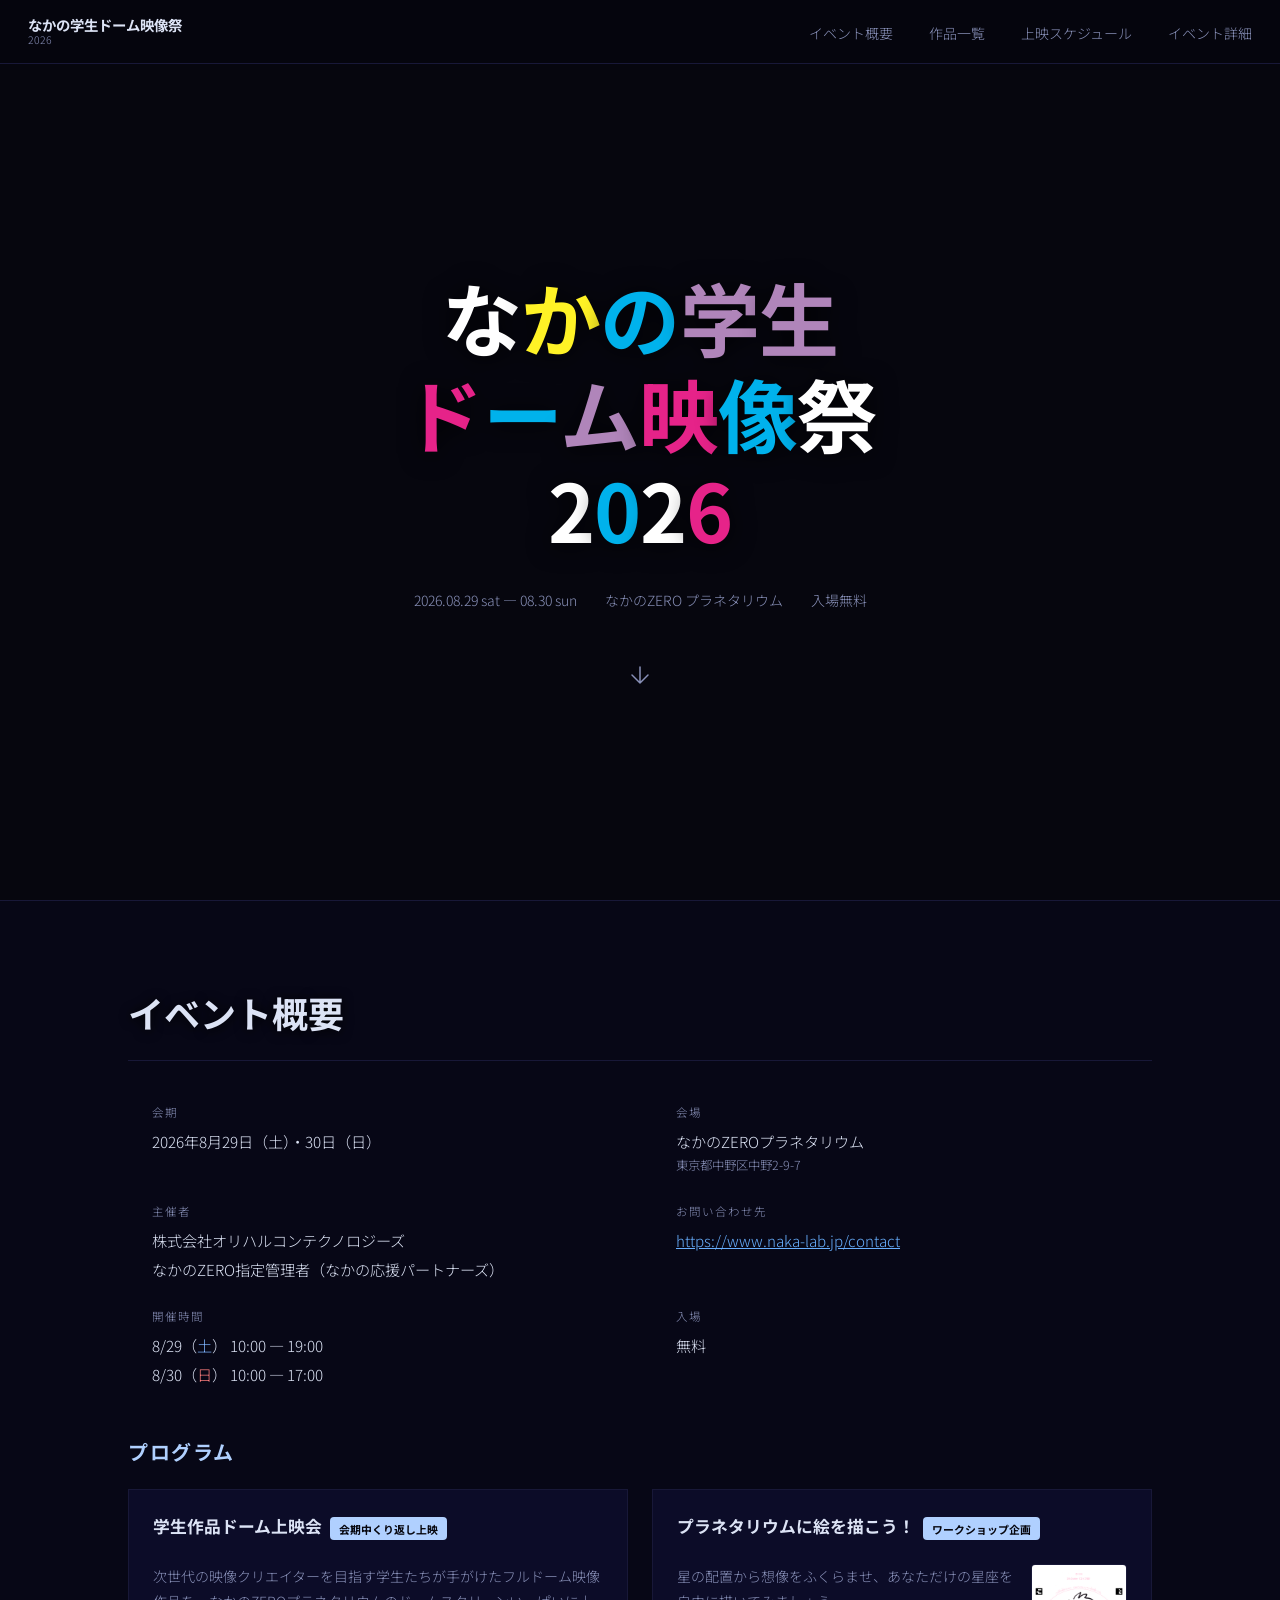
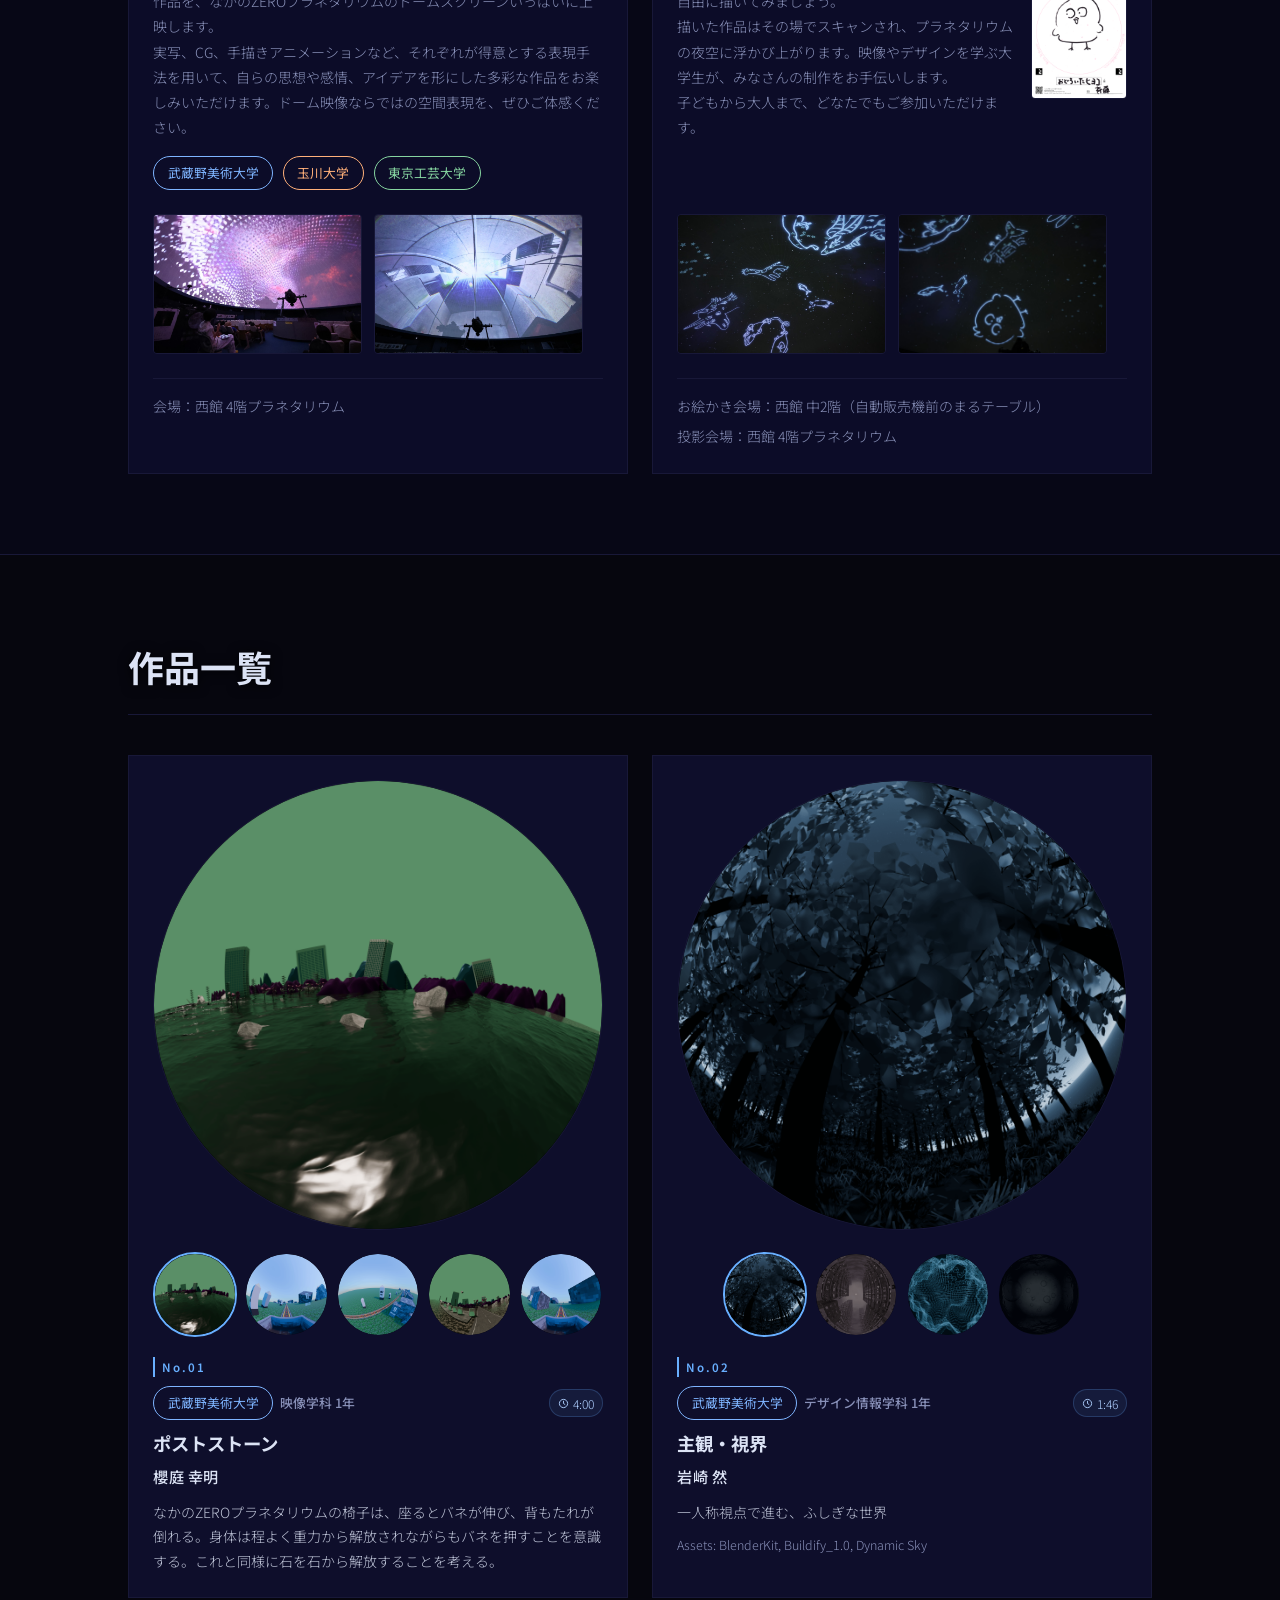
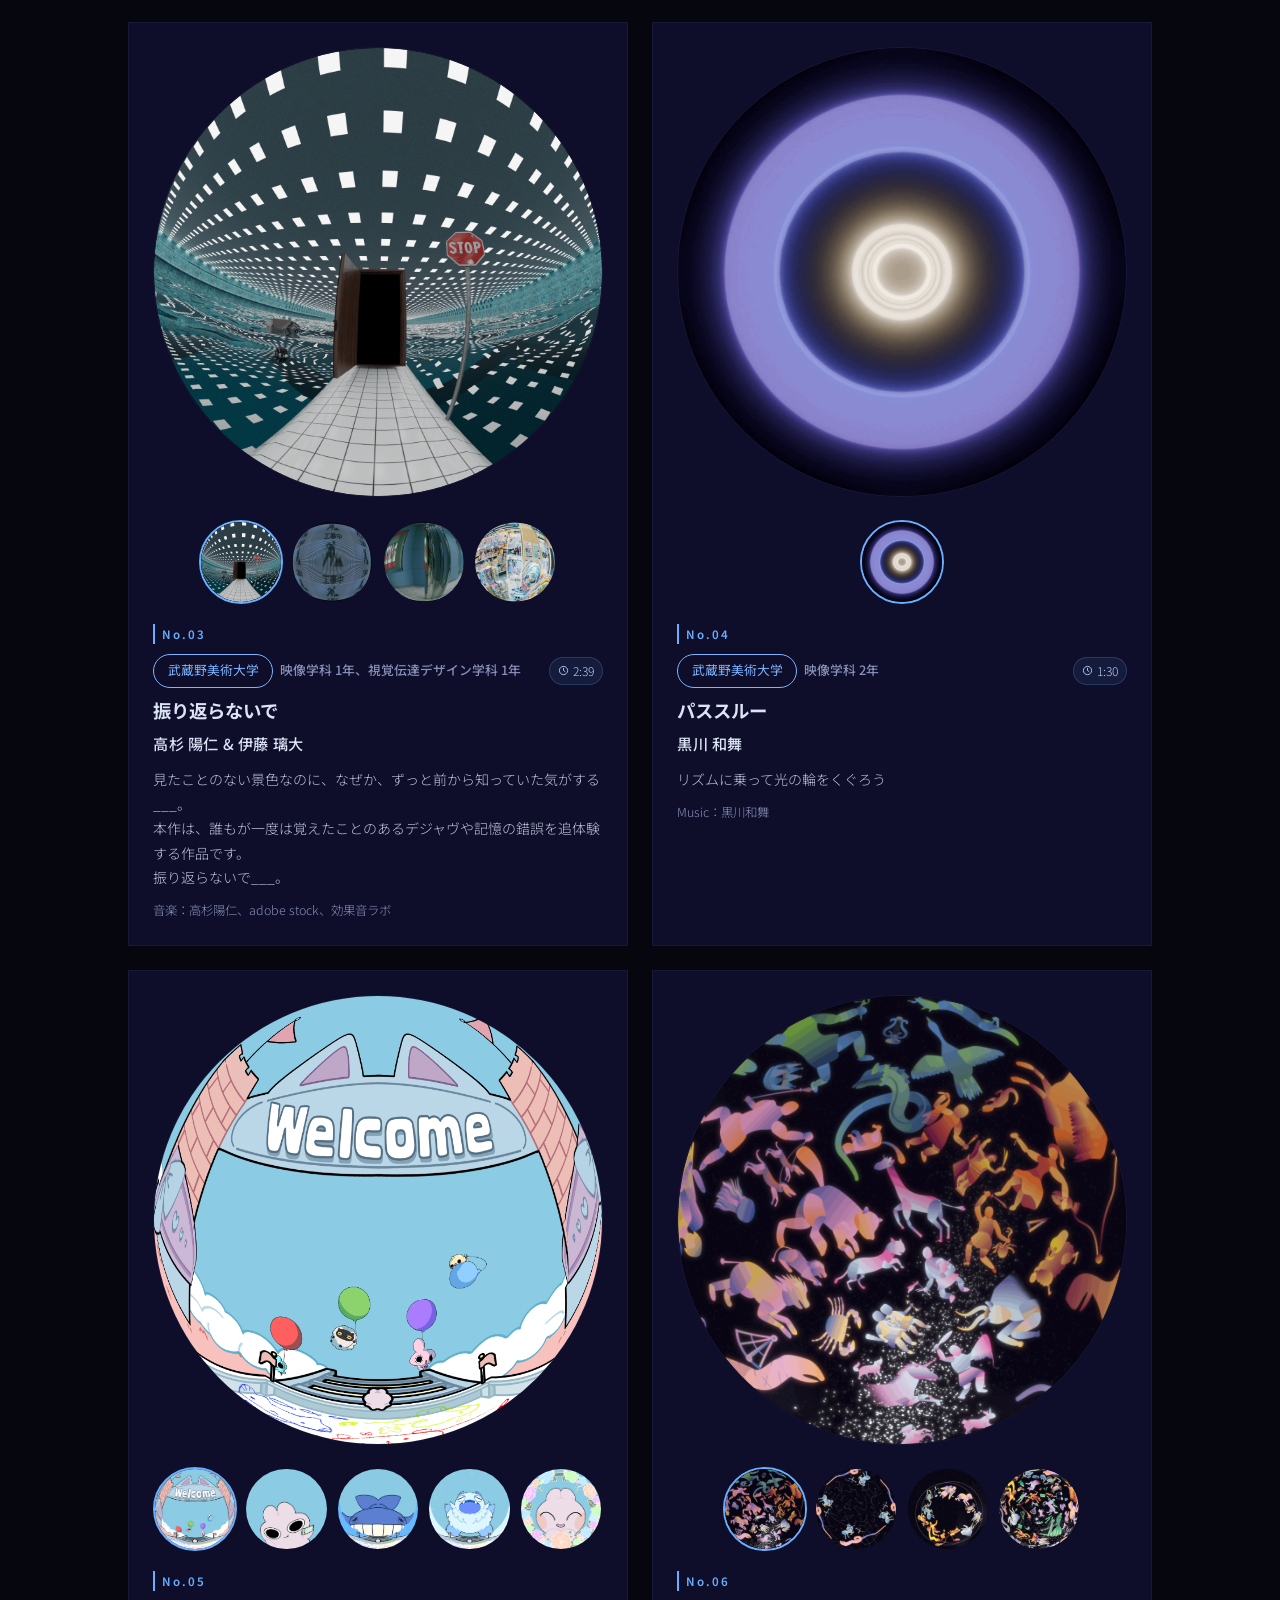
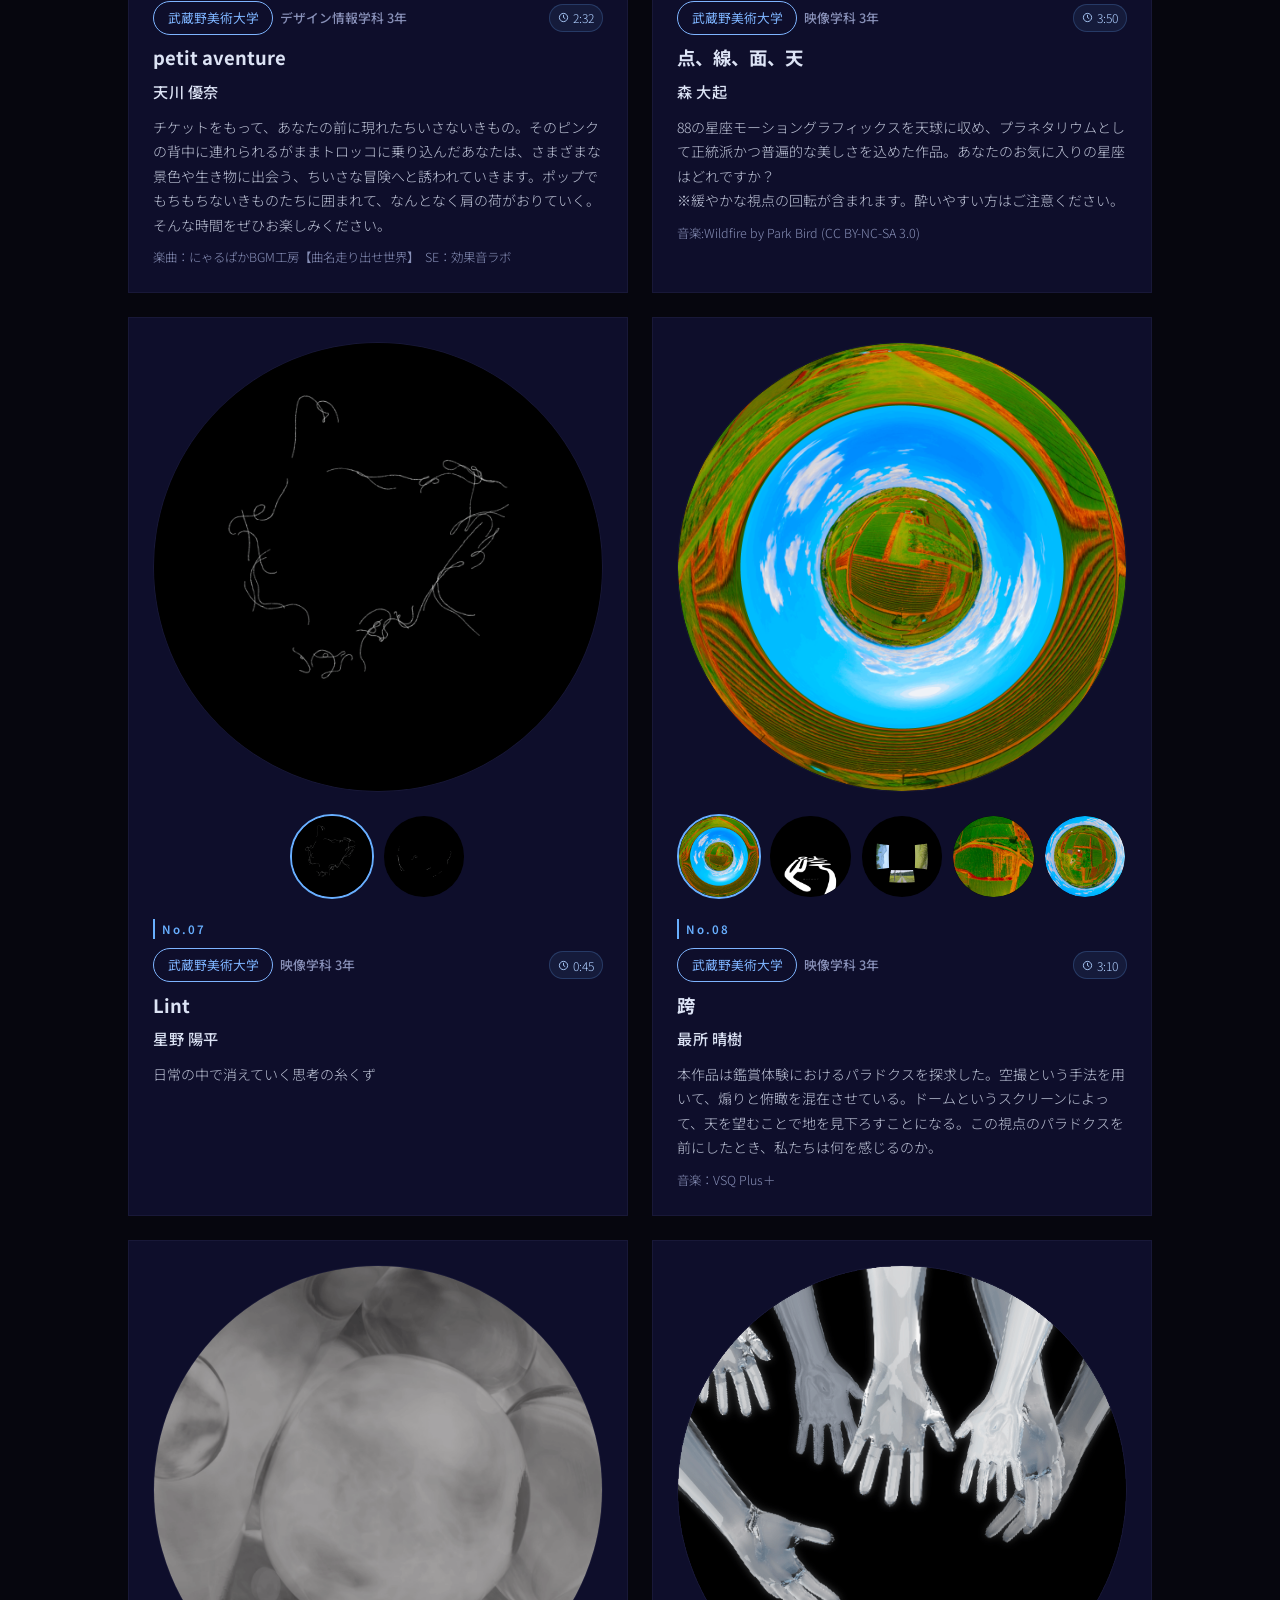
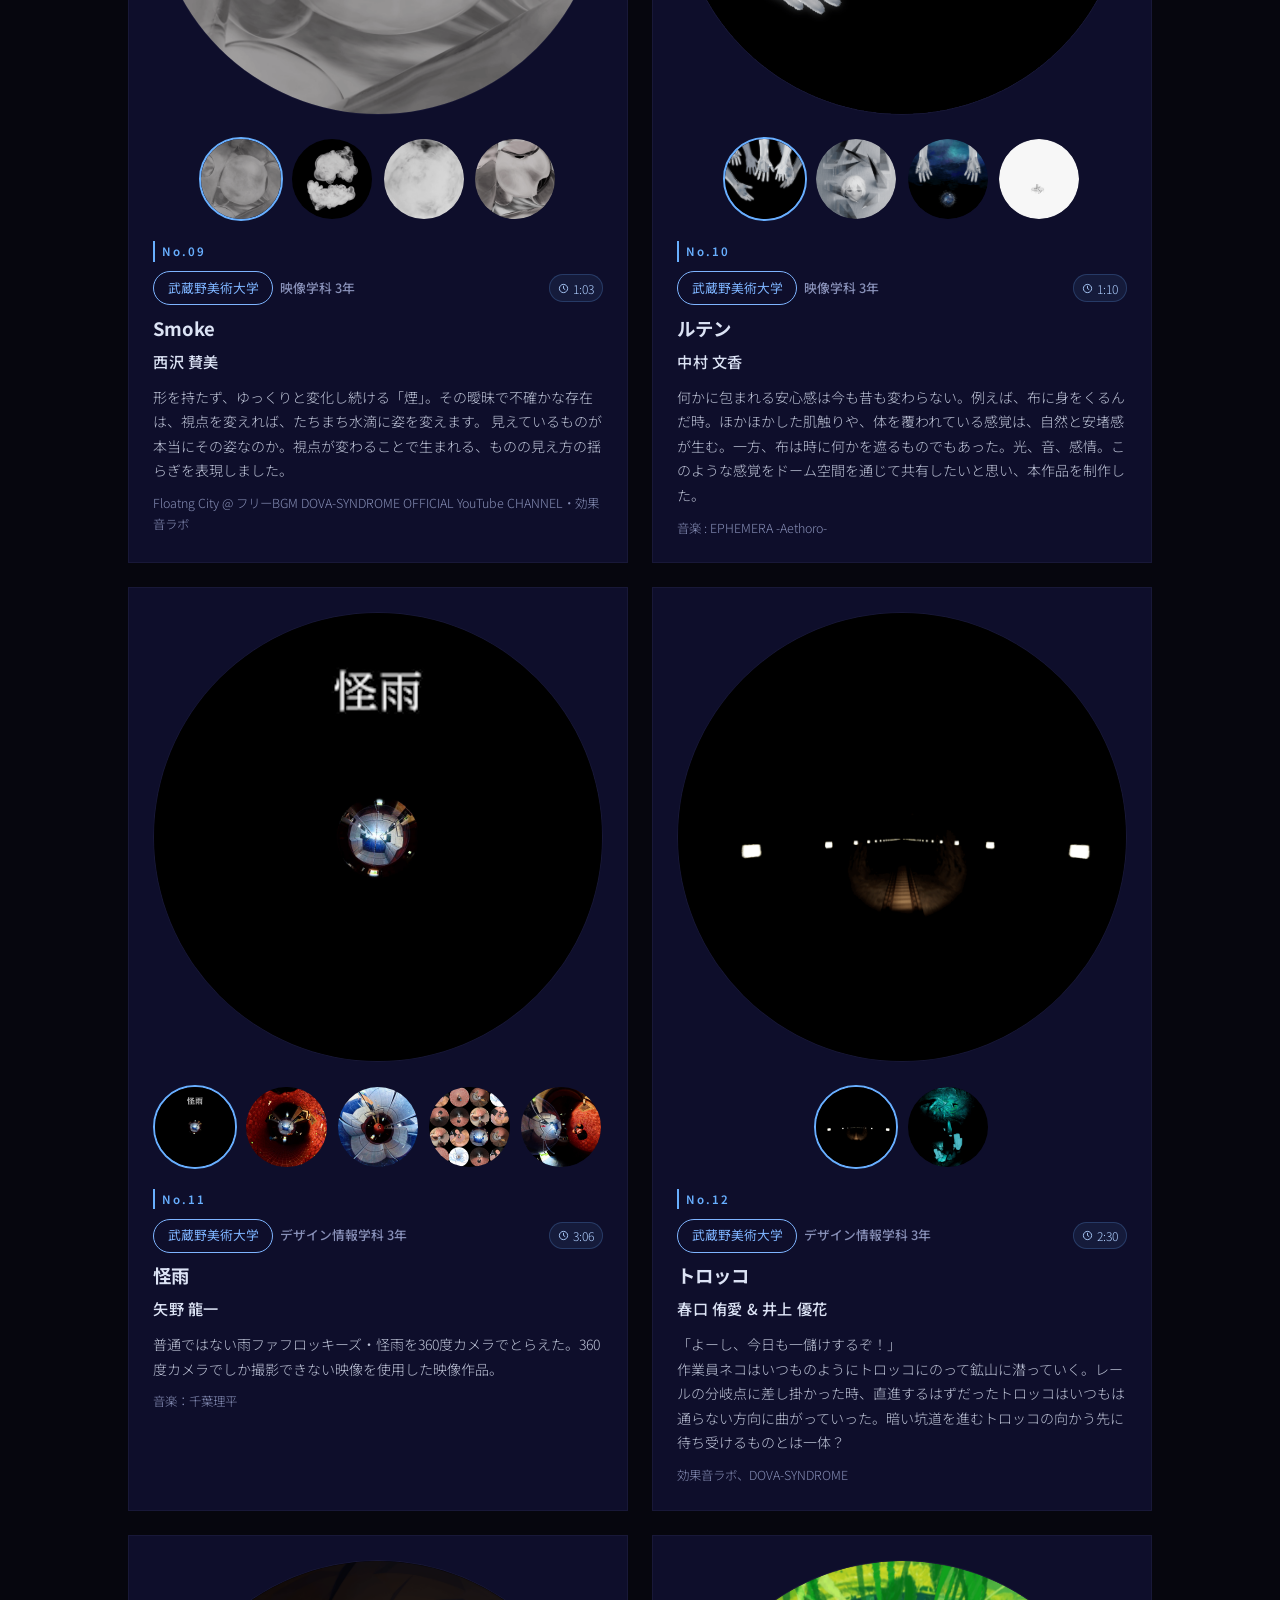
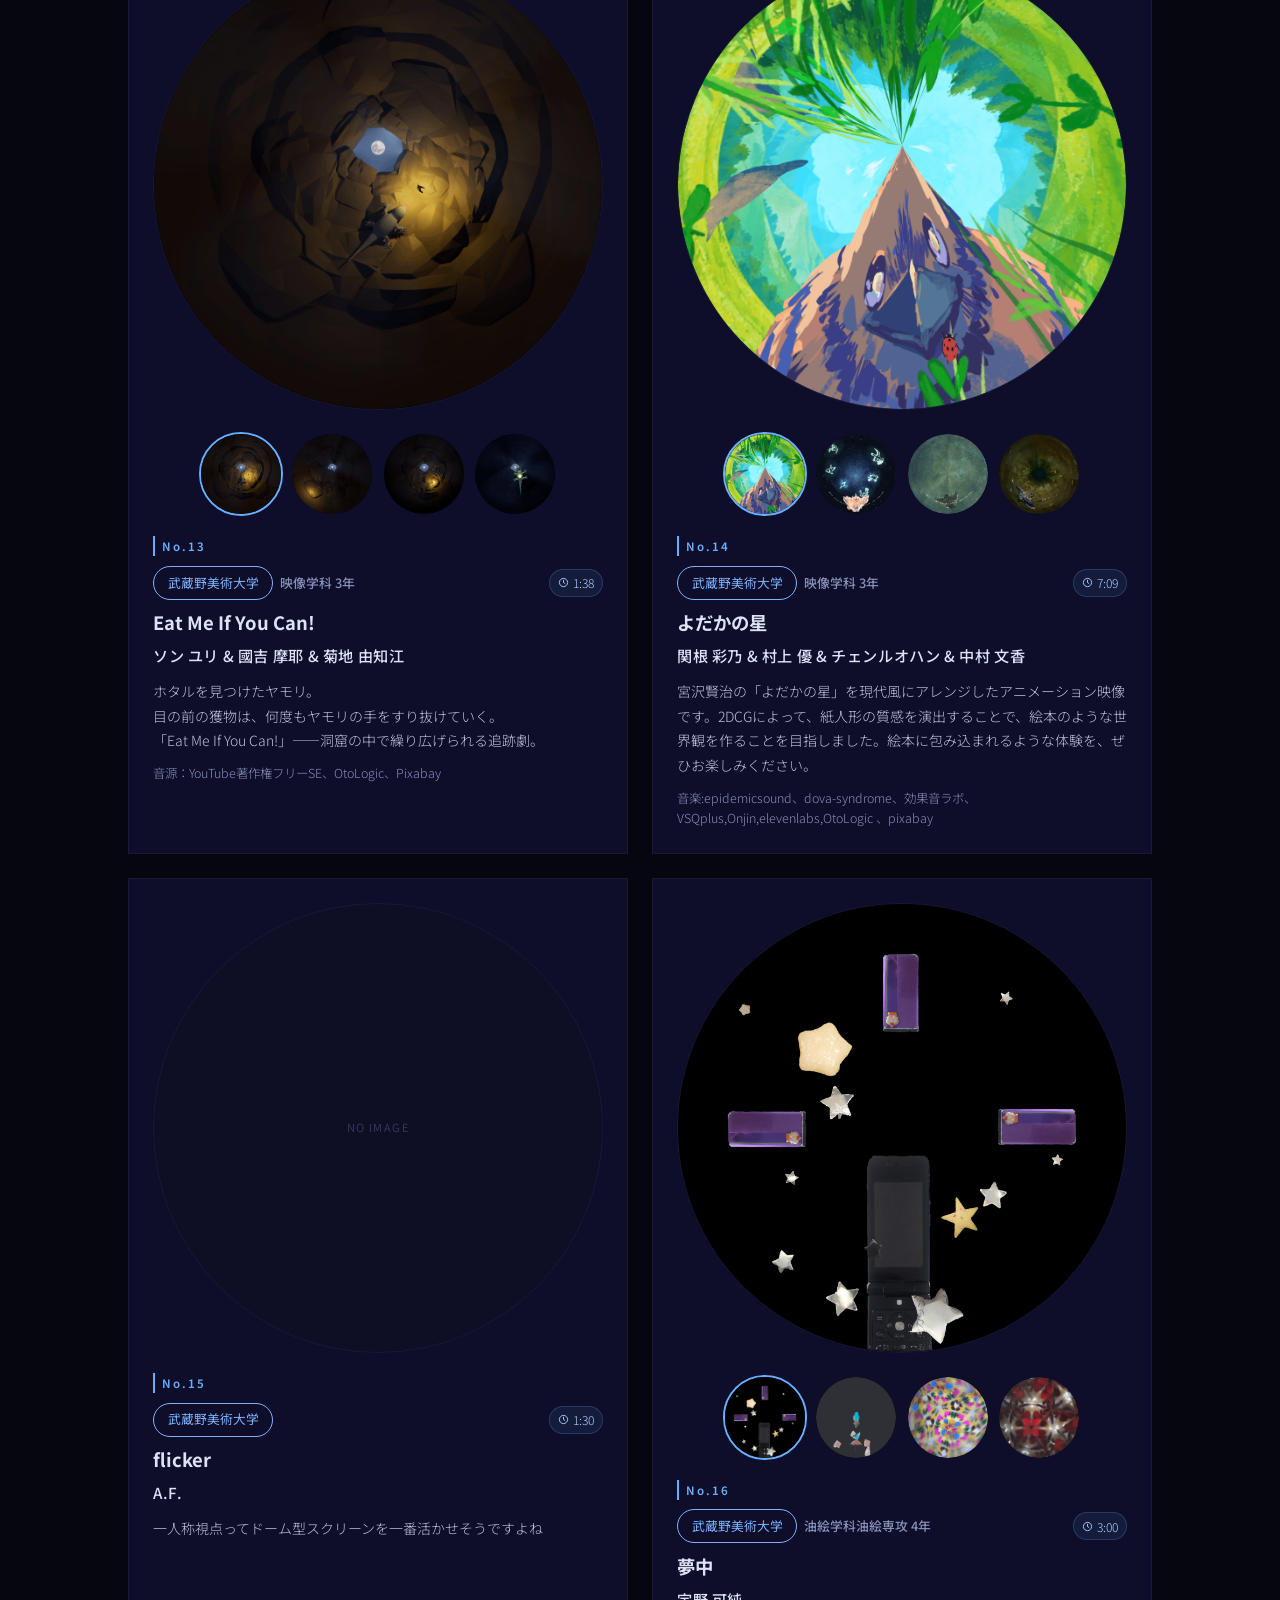
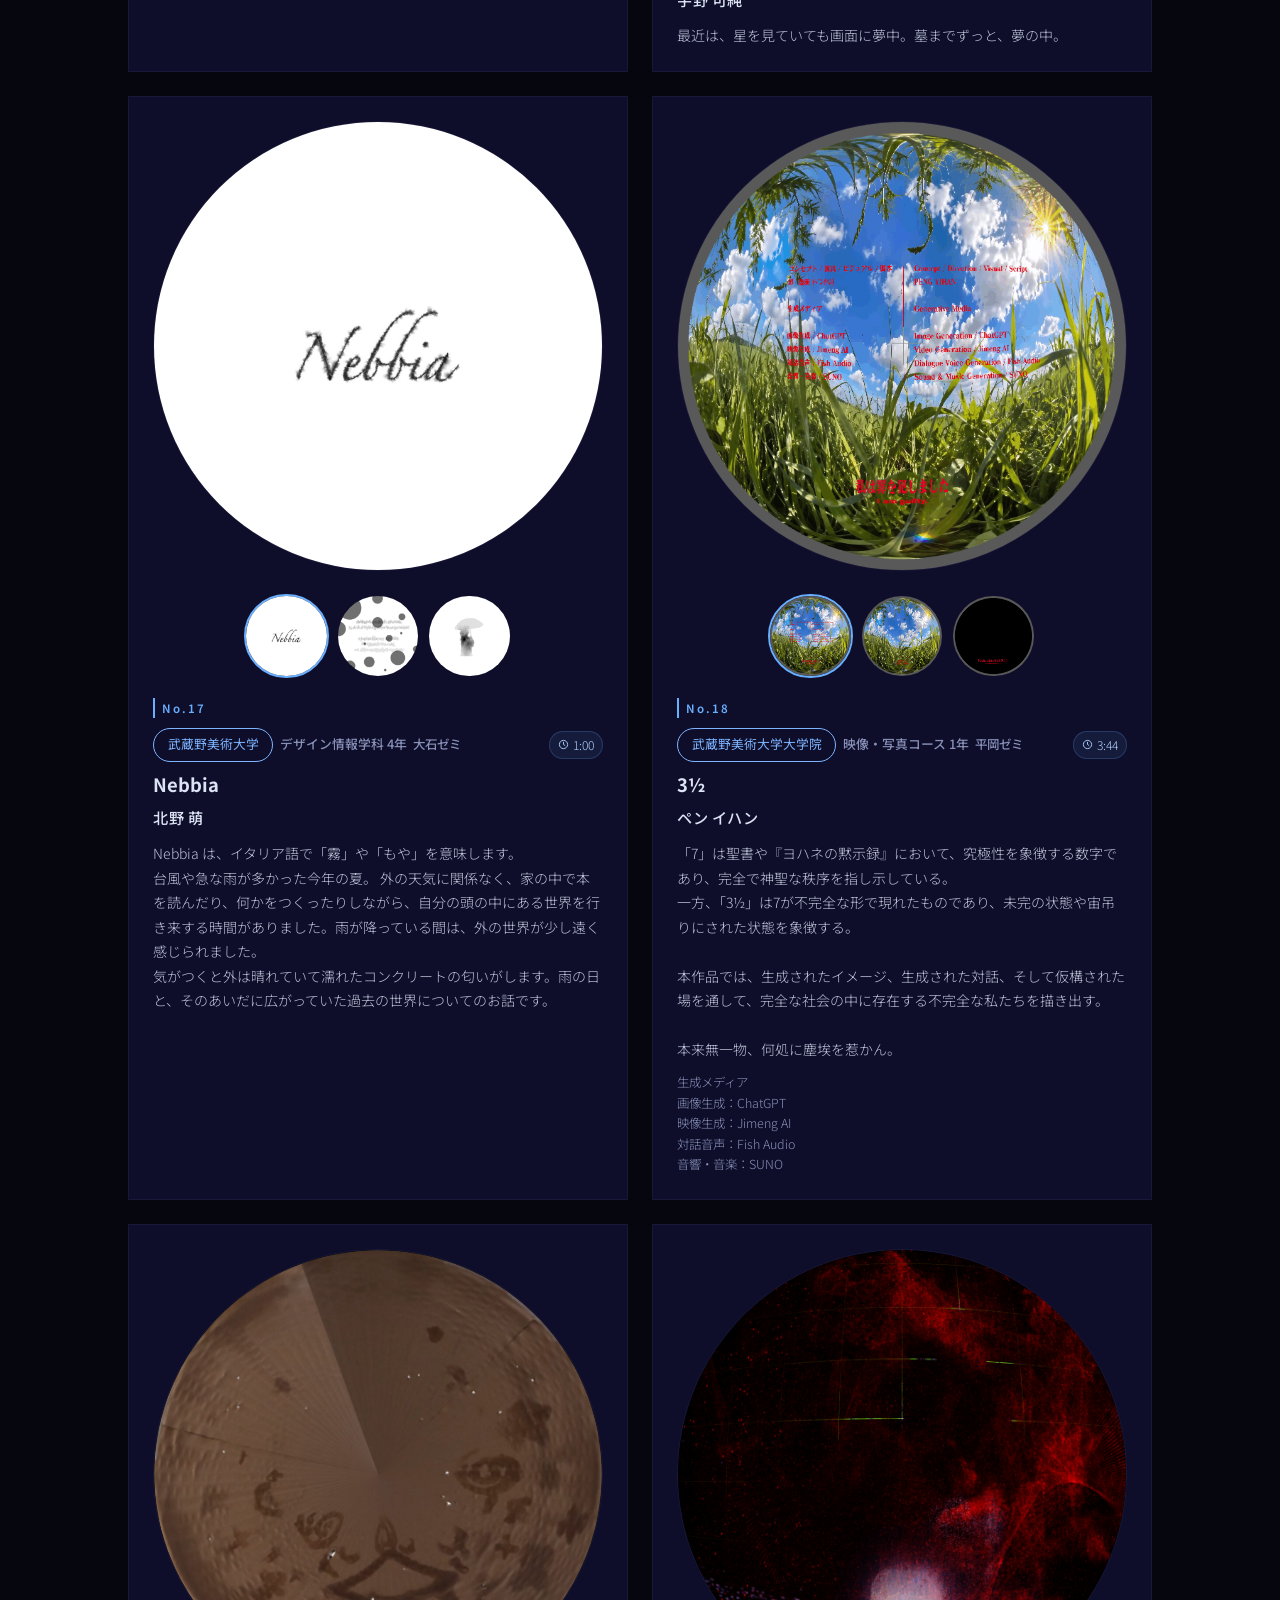
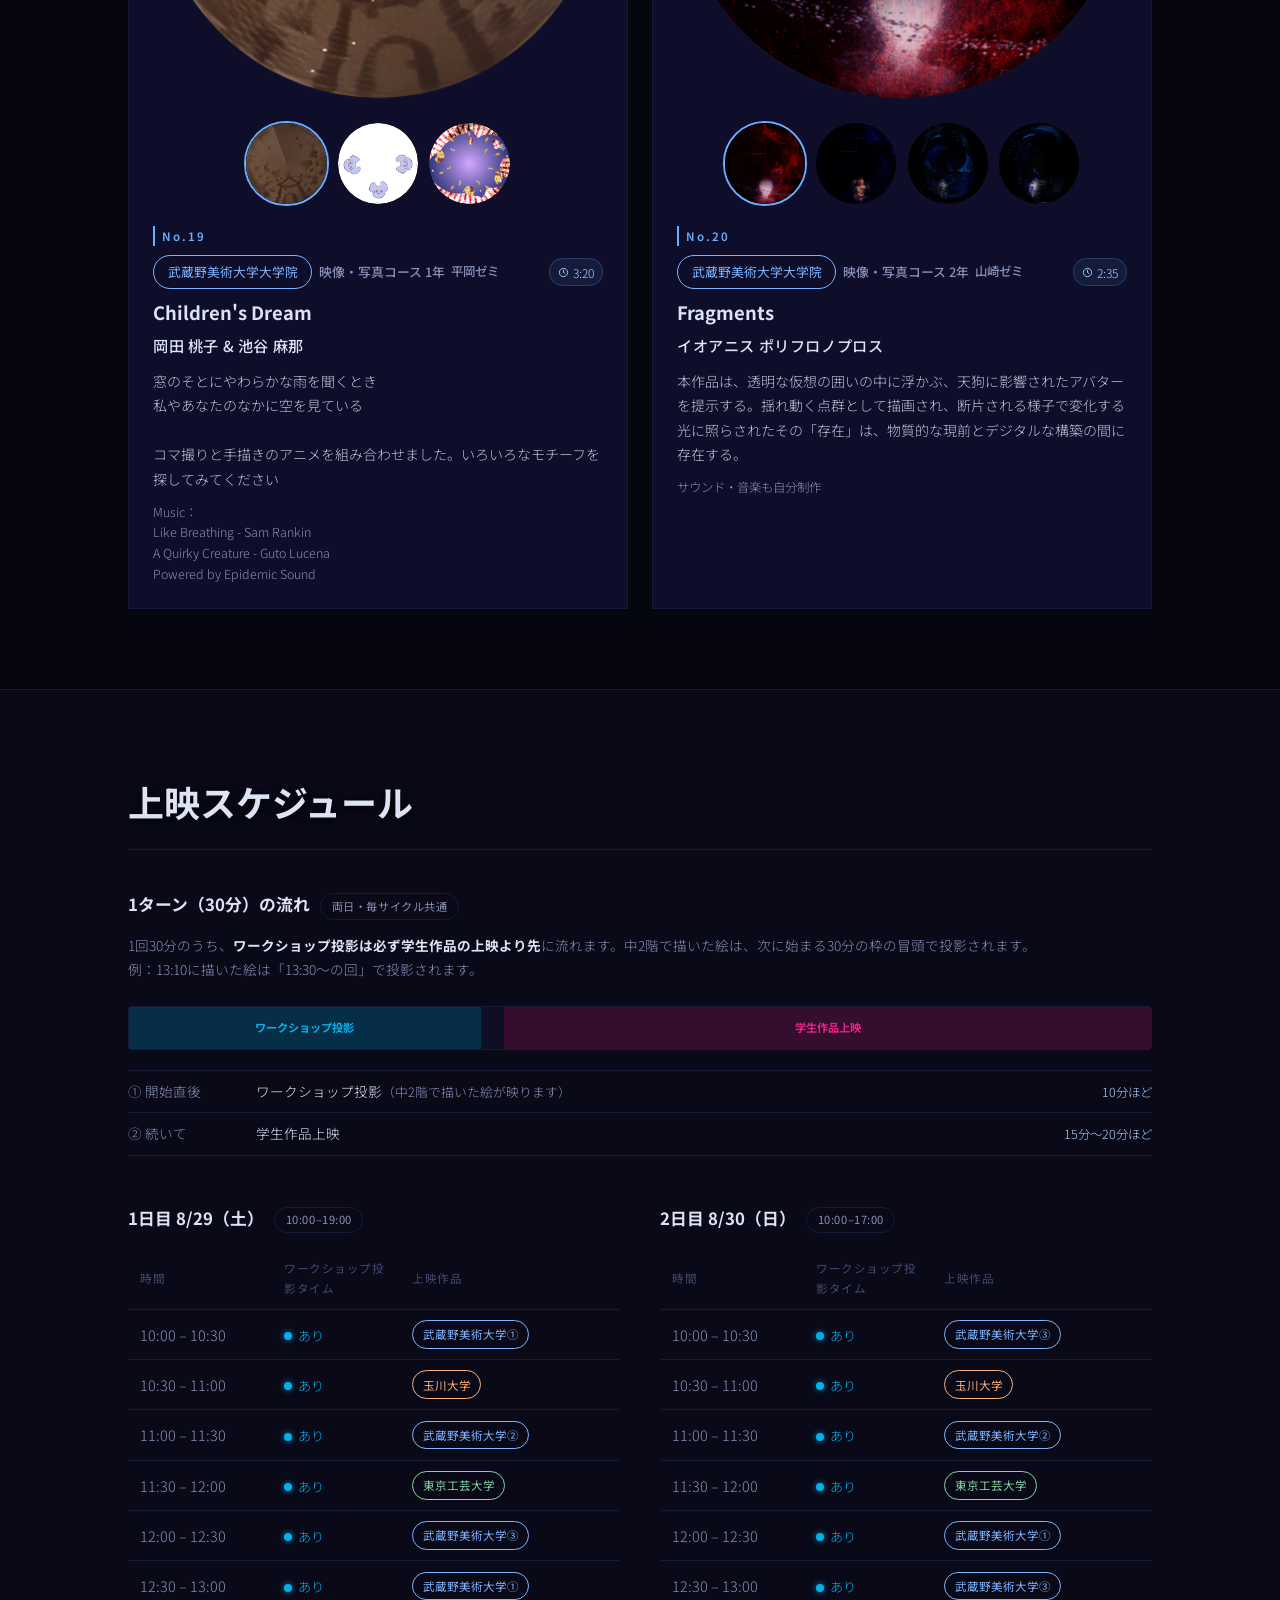
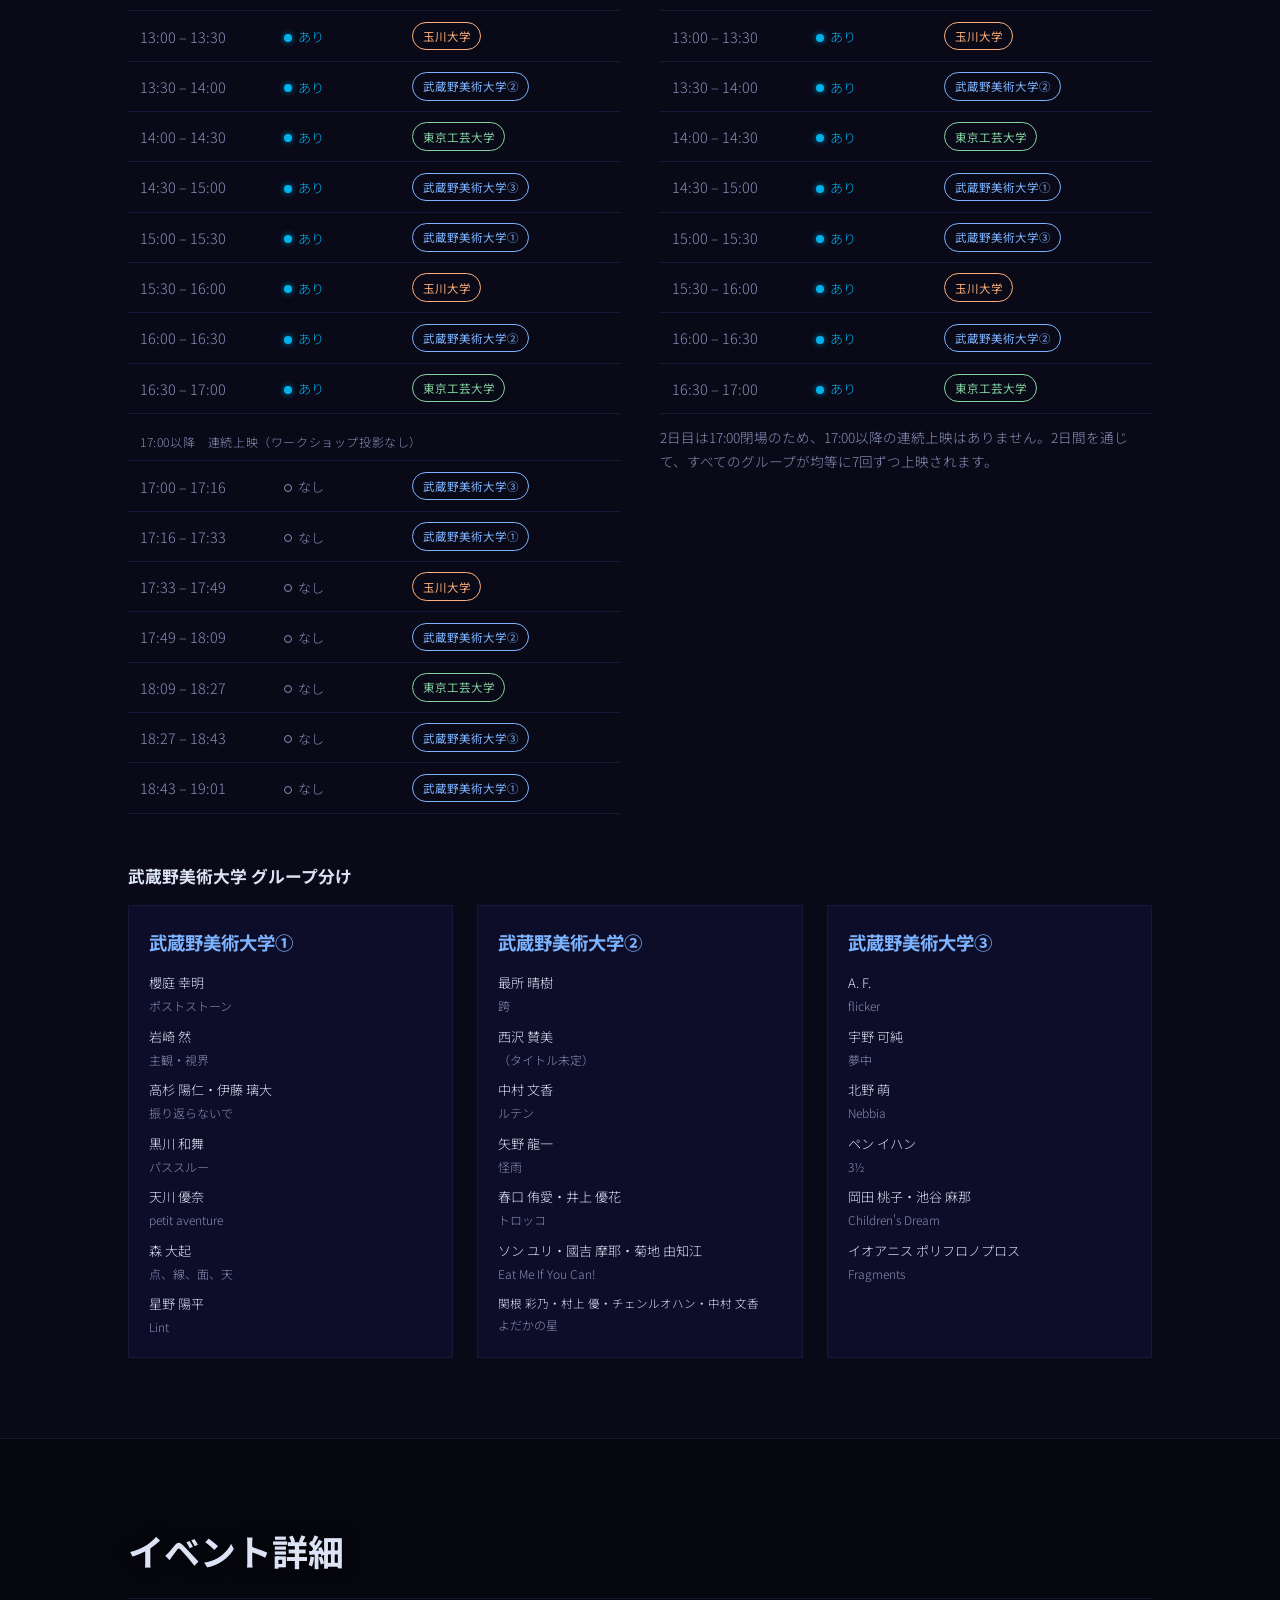
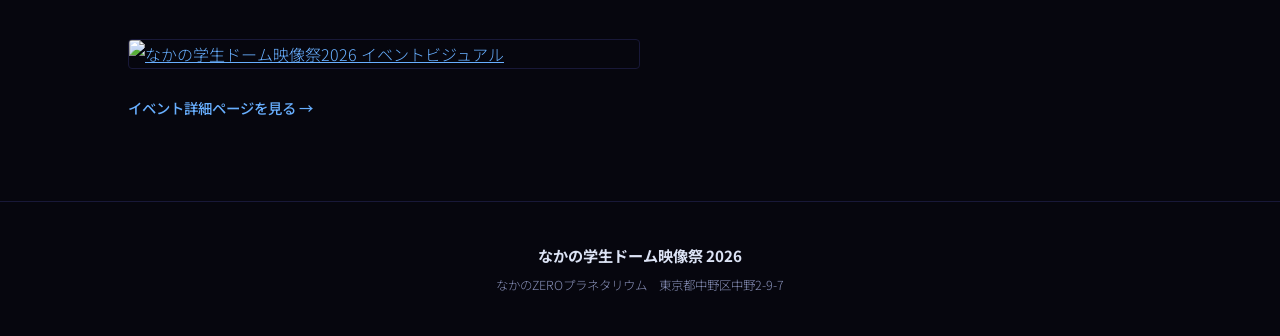
==== index.html @ bfbedae3 "Updated" ====
<!DOCTYPE html>
<html lang="ja">
<head>
  <meta charset="UTF-8">
  <meta name="viewport" content="width=device-width, initial-scale=1.0">
  <title>なかの学生ドーム映像祭 2026</title>
  <meta name="description" content="なかのZEROプラネタリウムで体験するフルドーム映像アートの祭典。2026年8月29日・30日開催。入場無料。">
  <link rel="preconnect" href="https://fonts.googleapis.com">
  <link rel="preconnect" href="https://fonts.gstatic.com" crossorigin>
  <link href="https://fonts.googleapis.com/css2?family=Noto+Sans+JP:wght@300;400;700&display=swap" rel="stylesheet">
  <link rel="stylesheet" href="style.css">
</head>
<body>

  <canvas id="dome-canvas"></canvas>

  <nav id="nav">
    <div class="nav-inner">
      <a href="#" class="nav-logo">
        <span class="nav-logo-main">なかの学生ドーム映像祭</span>
        <span class="nav-logo-sub">2026</span>
      </a>
      <button id="nav-toggle" class="nav-toggle" aria-label="メニューを開く" aria-expanded="false">
        <span></span><span></span><span></span>
      </button>
      <ul id="nav-menu" class="nav-menu" role="list">
        <li><a href="#about">イベント概要</a></li>
        <li><a href="#works">作品一覧</a></li>
        <li><a href="#schedule">上映スケジュール</a></li>
        <li><a href="#program">イベント詳細</a></li>
      </ul>
    </div>
  </nav>

  <main>

    <section id="hero" aria-label="メインビジュアル">
      <div class="hero-inner">
        <h1 class="hero-title">
          <span class="ttl-white">な</span><span class="ttl-yellow">か</span><span class="ttl-cyan">の</span><span class="ttl-purple">学</span><span class="ttl-purple">生</span><br>
          <span class="ttl-pink">ド</span><span class="ttl-cyan">ー</span><span class="ttl-purple">ム</span><span class="ttl-pink">映</span><span class="ttl-cyan">像</span><span class="ttl-white">祭</span><br>
          <span class="hero-year"><span class="ttl-white">2</span><span class="ttl-cyan">0</span><span class="ttl-white">2</span><span class="ttl-pink">6</span></span>
        </h1>
        <ul class="hero-meta" role="list">
          <li>2026.08.29 sat — 08.30 sun</li>
          <li>なかのZERO プラネタリウム</li>
          <li>入場無料</li>
        </ul>
        <a href="#about" class="hero-scroll" aria-label="下にスクロール">
          <svg width="28" height="28" viewBox="0 0 28 28" fill="none" aria-hidden="true">
            <path d="M14 6v16M6 14l8 8 8-8" stroke="currentColor" stroke-width="1.5" stroke-linecap="round" stroke-linejoin="round"/>
          </svg>
        </a>
      </div>
    </section>

    <section id="about">
      <div class="container">
        <h2 class="section-heading">イベント概要</h2>
        <dl class="info-list">
            <div class="info-row">
              <dt>会期</dt>
              <dd>2026年8月29日（土）・30日（日）</dd>
            </div>
            <div class="info-row">
              <dt>会場</dt>
              <dd>
                なかのZEROプラネタリウム
                <span class="info-sub">東京都中野区中野2-9-7</span>
              </dd>
            </div>
            <div class="info-row">
              <dt>主催者</dt>
              <dd>
                <span class="dd-line">株式会社オリハルコンテクノロジーズ</span>
                <span class="dd-line">なかのZERO指定管理者（なかの応援パートナーズ）</span>
              </dd>
            </div>
            <div class="info-row">
              <dt>お問い合わせ先</dt>
              <dd><a href="https://www.naka-lab.jp/contact" target="_blank" rel="noopener noreferrer">https://www.naka-lab.jp/contact</a></dd>
            </div>
            <div class="info-row">
              <dt>開催時間</dt>
              <dd>
                <span class="dd-line">8/29（<span class="day-sat">土</span>） 10:00 — 19:00</span>
                <span class="dd-line">8/30（<span class="day-sun">日</span>） 10:00 — 17:00</span>
              </dd>
            </div>
            <div class="info-row">
              <dt>入場</dt>
              <dd>無料</dd>
            </div>
        </dl>
        <div class="about-programs">
          <h3 class="sub-heading">プログラム</h3>
          <div class="program-cards">
            <div class="program-card">
              <h4 class="program-card-title">学生作品ドーム上映会<span class="program-card-tag">会期中くり返し上映</span></h4>
              <div class="program-card-text">
                <p>次世代の映像クリエイターを目指す学生たちが手がけたフルドーム映像作品を、なかのZEROプラネタリウムのドームスクリーンいっぱいに上映します。<br>実写、CG、手描きアニメーションなど、それぞれが得意とする表現手法を用いて、自らの思想や感情、アイデアを形にした多彩な作品をお楽しみいただけます。ドーム映像ならではの空間表現を、ぜひご体感ください。</p>
                <ul class="school-list" role="list">
                  <li class="badge badge-musabi">武蔵野美術大学</li>
                  <li class="badge badge-tamagawa">玉川大学</li>
                  <li class="badge badge-tpu">東京工芸大学</li>
                </ul>
              </div>
              <div class="program-card-images">
                <img src="img/032A5210.jpg" alt="プラネタリウムでのドーム映像上映の様子" loading="lazy">
                <img src="img/032A5411.jpg" alt="プラネタリウムでのドーム映像上映の様子" loading="lazy">
              </div>
              <p class="program-card-venue">会場：西館 4階プラネタリウム</p>
            </div>
            <div class="program-card">
              <h4 class="program-card-title">プラネタリウムに絵を描こう！<span class="program-card-tag">ワークショップ企画</span></h4>
              <div class="program-card-text program-card-text--with-image">
                <p>星の配置から想像をふくらませ、あなただけの星座を自由に描いてみましょう。<br>描いた作品はその場でスキャンされ、プラネタリウムの夜空に浮かび上がります。映像やデザインを学ぶ大学生が、みなさんの制作をお手伝いします。<br>子どもから大人まで、どなたでもご参加いただけます。</p>
                <img src="img/cardboard_sample_Cru.png" alt="星座を描く台紙のサンプル" class="program-card-text-img" loading="lazy">
              </div>
              <div class="program-card-images">
                <img src="img/032A5548.jpg" alt="プラネタリウムに投影された参加者の作品" loading="lazy">
                <img src="img/032A5523.jpg" alt="プラネタリウムに投影された参加者の作品" loading="lazy">
              </div>
              <p class="program-card-venue">
                <span class="dd-line">お絵かき会場：西館 中2階（自動販売機前のまるテーブル）</span>
                <span class="dd-line">投影会場：西館 4階プラネタリウム</span>
              </p>
            </div>
          </div>
        </div>
      </div>
    </section>

    <section id="works">
      <div class="container">
        <h2 class="section-heading">作品一覧</h2>
        <div id="works-container" class="works-grid">
          <p class="loading">読み込み中…</p>
        </div>
      </div>
    </section>

    <section id="schedule">
      <div class="container">
        <h2 class="section-heading">上映スケジュール</h2>

        <div class="schedule-block">
          <h3 class="schedule-block-title">1ターン（30分）の流れ<span class="schedule-time-range">両日・毎サイクル共通</span></h3>
          <p class="schedule-note">1回30分のうち、<strong>ワークショップ投影は必ず学生作品の上映より先</strong>に流れます。中2階で描いた絵は、次に始まる30分の枠の冒頭で投影されます。<br>例：13:10に描いた絵は「13:30〜の回」で投影されます。</p>
          <div class="turn-flow">
            <div class="turn-flow-bar">
              <span class="turn-flow-seg turn-flow-seg--workshop" style="flex-grow:620" title="ワークショップタイトル画像20秒＋ワークショップ投影10分">ワークショップ投影</span>
              <span class="turn-flow-seg turn-flow-seg--title" style="flex-grow:20" title="学生作品タイトル画像（20秒）"></span>
              <span class="turn-flow-seg turn-flow-seg--work" style="flex-grow:1160" title="学生作品上映18分程度＋案内タイトル画像">学生作品上映</span>
            </div>
            <ol class="turn-flow-list" role="list">
              <li>
                <span class="turn-flow-time">① 開始直後</span>
                <span class="turn-flow-label">ワークショップ投影<em>（中2階で描いた絵が映ります）</em></span>
                <span class="turn-flow-dur">10分ほど</span>
              </li>
              <li>
                <span class="turn-flow-time">② 続いて</span>
                <span class="turn-flow-label">学生作品上映</span>
                <span class="turn-flow-dur">15分～20分ほど</span>
              </li>
            </ol>
          </div>
        </div>

        <div class="schedule-days-grid">
        <div class="schedule-block">
          <h3 class="schedule-block-title">1日目 8/29（土）<span class="schedule-time-range">10:00–19:00</span></h3>
          <div class="schedule-table-wrap">
          <table class="schedule-table schedule-table--full">
            <thead>
              <tr><th>時間</th><th>ワークショップ投影タイム</th><th>上映作品</th></tr>
            </thead>
            <tbody>
              <tr><td>10:00 – 10:30</td><td><span class="ws-yes">あり</span></td><td><span class="badge badge-musabi">武蔵野美術大学①</span></td></tr>
              <tr><td>10:30 – 11:00</td><td><span class="ws-yes">あり</span></td><td><span class="badge badge-tamagawa">玉川大学</span></td></tr>
              <tr><td>11:00 – 11:30</td><td><span class="ws-yes">あり</span></td><td><span class="badge badge-musabi">武蔵野美術大学②</span></td></tr>
              <tr><td>11:30 – 12:00</td><td><span class="ws-yes">あり</span></td><td><span class="badge badge-tpu">東京工芸大学</span></td></tr>
              <tr><td>12:00 – 12:30</td><td><span class="ws-yes">あり</span></td><td><span class="badge badge-musabi">武蔵野美術大学③</span></td></tr>
              <tr><td>12:30 – 13:00</td><td><span class="ws-yes">あり</span></td><td><span class="badge badge-musabi">武蔵野美術大学①</span></td></tr>
              <tr><td>13:00 – 13:30</td><td><span class="ws-yes">あり</span></td><td><span class="badge badge-tamagawa">玉川大学</span></td></tr>
              <tr><td>13:30 – 14:00</td><td><span class="ws-yes">あり</span></td><td><span class="badge badge-musabi">武蔵野美術大学②</span></td></tr>
              <tr><td>14:00 – 14:30</td><td><span class="ws-yes">あり</span></td><td><span class="badge badge-tpu">東京工芸大学</span></td></tr>
              <tr><td>14:30 – 15:00</td><td><span class="ws-yes">あり</span></td><td><span class="badge badge-musabi">武蔵野美術大学③</span></td></tr>
              <tr><td>15:00 – 15:30</td><td><span class="ws-yes">あり</span></td><td><span class="badge badge-musabi">武蔵野美術大学①</span></td></tr>
              <tr><td>15:30 – 16:00</td><td><span class="ws-yes">あり</span></td><td><span class="badge badge-tamagawa">玉川大学</span></td></tr>
              <tr><td>16:00 – 16:30</td><td><span class="ws-yes">あり</span></td><td><span class="badge badge-musabi">武蔵野美術大学②</span></td></tr>
              <tr><td>16:30 – 17:00</td><td><span class="ws-yes">あり</span></td><td><span class="badge badge-tpu">東京工芸大学</span></td></tr>
              <tr class="schedule-table-divider"><td colspan="3">17:00以降　連続上映（ワークショップ投影なし）</td></tr>
              <tr><td>17:00 – 17:16</td><td><span class="ws-no">なし</span></td><td><span class="badge badge-musabi">武蔵野美術大学③</span></td></tr>
              <tr><td>17:16 – 17:33</td><td><span class="ws-no">なし</span></td><td><span class="badge badge-musabi">武蔵野美術大学①</span></td></tr>
              <tr><td>17:33 – 17:49</td><td><span class="ws-no">なし</span></td><td><span class="badge badge-tamagawa">玉川大学</span></td></tr>
              <tr><td>17:49 – 18:09</td><td><span class="ws-no">なし</span></td><td><span class="badge badge-musabi">武蔵野美術大学②</span></td></tr>
              <tr><td>18:09 – 18:27</td><td><span class="ws-no">なし</span></td><td><span class="badge badge-tpu">東京工芸大学</span></td></tr>
              <tr><td>18:27 – 18:43</td><td><span class="ws-no">なし</span></td><td><span class="badge badge-musabi">武蔵野美術大学③</span></td></tr>
              <tr><td>18:43 – 19:01</td><td><span class="ws-no">なし</span></td><td><span class="badge badge-musabi">武蔵野美術大学①</span></td></tr>
            </tbody>
          </table>
          </div>
        </div>

        <div class="schedule-block">
          <h3 class="schedule-block-title">2日目 8/30（日）<span class="schedule-time-range">10:00–17:00</span></h3>
          <div class="schedule-table-wrap">
          <table class="schedule-table schedule-table--full">
            <thead>
              <tr><th>時間</th><th>ワークショップ投影タイム</th><th>上映作品</th></tr>
            </thead>
            <tbody>
              <tr><td>10:00 – 10:30</td><td><span class="ws-yes">あり</span></td><td><span class="badge badge-musabi">武蔵野美術大学③</span></td></tr>
              <tr><td>10:30 – 11:00</td><td><span class="ws-yes">あり</span></td><td><span class="badge badge-tamagawa">玉川大学</span></td></tr>
              <tr><td>11:00 – 11:30</td><td><span class="ws-yes">あり</span></td><td><span class="badge badge-musabi">武蔵野美術大学②</span></td></tr>
              <tr><td>11:30 – 12:00</td><td><span class="ws-yes">あり</span></td><td><span class="badge badge-tpu">東京工芸大学</span></td></tr>
              <tr><td>12:00 – 12:30</td><td><span class="ws-yes">あり</span></td><td><span class="badge badge-musabi">武蔵野美術大学①</span></td></tr>
              <tr><td>12:30 – 13:00</td><td><span class="ws-yes">あり</span></td><td><span class="badge badge-musabi">武蔵野美術大学③</span></td></tr>
              <tr><td>13:00 – 13:30</td><td><span class="ws-yes">あり</span></td><td><span class="badge badge-tamagawa">玉川大学</span></td></tr>
              <tr><td>13:30 – 14:00</td><td><span class="ws-yes">あり</span></td><td><span class="badge badge-musabi">武蔵野美術大学②</span></td></tr>
              <tr><td>14:00 – 14:30</td><td><span class="ws-yes">あり</span></td><td><span class="badge badge-tpu">東京工芸大学</span></td></tr>
              <tr><td>14:30 – 15:00</td><td><span class="ws-yes">あり</span></td><td><span class="badge badge-musabi">武蔵野美術大学①</span></td></tr>
              <tr><td>15:00 – 15:30</td><td><span class="ws-yes">あり</span></td><td><span class="badge badge-musabi">武蔵野美術大学③</span></td></tr>
              <tr><td>15:30 – 16:00</td><td><span class="ws-yes">あり</span></td><td><span class="badge badge-tamagawa">玉川大学</span></td></tr>
              <tr><td>16:00 – 16:30</td><td><span class="ws-yes">あり</span></td><td><span class="badge badge-musabi">武蔵野美術大学②</span></td></tr>
              <tr><td>16:30 – 17:00</td><td><span class="ws-yes">あり</span></td><td><span class="badge badge-tpu">東京工芸大学</span></td></tr>
            </tbody>
          </table>
          </div>
          <p class="schedule-note">2日目は17:00閉場のため、17:00以降の連続上映はありません。2日間を通じて、すべてのグループが均等に7回ずつ上映されます。</p>
        </div>
        </div>

        <div class="schedule-block">
          <h3 class="schedule-block-title">武蔵野美術大学 グループ分け</h3>
          <div class="schedule-groups">
            <div class="schedule-group">
              <p class="schedule-group-label badge badge-musabi">武蔵野美術大学①</p>
              <ul class="schedule-group-list" role="list">
                <li><span class="schedule-group-name">櫻庭 幸明</span><span class="schedule-group-work">ポストストーン</span></li>
                <li><span class="schedule-group-name">岩崎 然</span><span class="schedule-group-work">主観・視界</span></li>
                <li><span class="schedule-group-name">高杉 陽仁・伊藤 璃大</span><span class="schedule-group-work">振り返らないで</span></li>
                <li><span class="schedule-group-name">黒川 和舞</span><span class="schedule-group-work">パススルー</span></li>
                <li><span class="schedule-group-name">天川 優奈</span><span class="schedule-group-work">petit aventure</span></li>
                <li><span class="schedule-group-name">森 大起</span><span class="schedule-group-work">点、線、面、天</span></li>
                <li><span class="schedule-group-name">星野 陽平</span><span class="schedule-group-work">Lint</span></li>
              </ul>
            </div>
            <div class="schedule-group">
              <p class="schedule-group-label badge badge-musabi">武蔵野美術大学②</p>
              <ul class="schedule-group-list" role="list">
                <li><span class="schedule-group-name">最所 晴樹</span><span class="schedule-group-work">跨</span></li>
                <li><span class="schedule-group-name">西沢 賛美</span><span class="schedule-group-work">（タイトル未定）</span></li>
                <li><span class="schedule-group-name">中村 文香</span><span class="schedule-group-work">ルテン</span></li>
                <li><span class="schedule-group-name">矢野 龍一</span><span class="schedule-group-work">怪雨</span></li>
                <li><span class="schedule-group-name">春口 侑愛・井上 優花</span><span class="schedule-group-work">トロッコ</span></li>
                <li><span class="schedule-group-name">ソン ユリ・國吉 摩耶・菊地 由知江</span><span class="schedule-group-work">Eat Me If You Can!</span></li>
                <li><span class="schedule-group-name schedule-group-name--long">関根 彩乃・村上 優・チェンルオハン・中村 文香</span><span class="schedule-group-work">よだかの星</span></li>
              </ul>
            </div>
            <div class="schedule-group">
              <p class="schedule-group-label badge badge-musabi">武蔵野美術大学③</p>
              <ul class="schedule-group-list" role="list">
                <li><span class="schedule-group-name">A. F.</span><span class="schedule-group-work">flicker</span></li>
                <li><span class="schedule-group-name">宇野 可純</span><span class="schedule-group-work">夢中</span></li>
                <li><span class="schedule-group-name">北野 萌</span><span class="schedule-group-work">Nebbia</span></li>
                <li><span class="schedule-group-name">ペン イハン</span><span class="schedule-group-work">3½</span></li>
                <li><span class="schedule-group-name">岡田 桃子・池谷 麻那</span><span class="schedule-group-work">Children's Dream</span></li>
                <li><span class="schedule-group-name">イオアニス ポリフロノプロス</span><span class="schedule-group-work">Fragments</span></li>
              </ul>
            </div>
          </div>
        </div>
      </div>
    </section>

    <section id="program">
      <div class="container">
        <h2 class="section-heading">イベント詳細</h2>
        <div class="program-external">
          <a
            href="https://www.naka-lab.jp/events/a98f70ea-3809-4dbf-9ba7-d434d563a643"
            target="_blank"
            rel="noopener noreferrer"
          >
            <img
              src="https://static.wixstatic.com/media/565307_a2fe3dc945e348ee8fd0f221f1b90c92~mv2.jpg"
              alt="なかの学生ドーム映像祭2026 イベントビジュアル"
              class="program-image"
              loading="lazy"
            >
          </a>
          <a
            href="https://www.naka-lab.jp/events/a98f70ea-3809-4dbf-9ba7-d434d563a643"
            target="_blank"
            rel="noopener noreferrer"
            class="program-link"
          >イベント詳細ページを見る →</a>
        </div>
      </div>
    </section>

  </main>

  <div id="lightbox" class="lightbox" aria-hidden="true">
    <button id="lightbox-close" class="lightbox-close" aria-label="閉じる">×</button>
    <img id="lightbox-img" src="" alt="">
  </div>

  <footer>
    <div class="container">
      <p class="footer-title">なかの学生ドーム映像祭 2026</p>
      <p class="footer-venue">なかのZEROプラネタリウム　東京都中野区中野2-9-7</p>
    </div>
  </footer>

  <script src="https://cdn.jsdelivr.net/npm/three@0.160.0/build/three.min.js"></script>
  <script src="js/dome.js"></script>
  <script src="js/main.js"></script>
</body>
</html>
---- style.css ----
/* ===========================
   DESIGN TOKENS
   =========================== */
:root {
  --bg:       #06060e;
  --bg-2:     #090918;
  --bg-3:     #0e0e24;
  --bg-card:  #0b0b1e;
  --fg:       #dce3f5;
  --fg-mid:   #8890b8;
  --fg-dim:   #454870;
  --accent:   #68afff;
  --accent-soft: #b0d0ff;
  --border:   #181838;

  /* flyer logo palette */
  --flyer-white:  #ffffff;
  --flyer-cyan:   #00b2ec;
  --flyer-yellow: #fff226;
  --flyer-pink:   #e62389;
  --flyer-purple: #b085ba;

  /* school colors */
  --c-musabi:   #7eb4ff;
  --c-tamagawa: #ffb07a;
  --c-tpu:      #85d4a0;

  --sans:   'Noto Sans JP', sans-serif;
  --nav-h:  64px;
  --max-w:  1080px;
  --radius: 4px;
}

/* ===========================
   BASE RESET
   =========================== */
*, *::before, *::after {
  box-sizing: border-box;
  margin: 0;
  padding: 0;
}
html {
  scroll-behavior: smooth;
  font-size: 16px;
}
body {
  background: var(--bg);
  color: var(--fg);
  font-family: var(--sans);
  font-weight: 300;
  line-height: 1.75;
  overflow-x: hidden;
}
a {
  color: var(--accent);
  transition: color 0.2s;
}
a:hover { color: var(--accent-soft); }
a:focus-visible {
  outline: 2px solid var(--accent);
  outline-offset: 3px;
  border-radius: var(--radius);
}
img { max-width: 100%; display: block; }
ul[role="list"], ol[role="list"] { list-style: none; }

@media (prefers-reduced-motion: reduce) {
  *, *::before, *::after {
    animation-duration: 0.01ms !important;
    transition-duration: 0.01ms !important;
  }
}

/* ===========================
   DOME CANVAS
   =========================== */
#dome-canvas {
  position: fixed;
  inset: 0;
  width: 100%;
  height: 100%;
  z-index: 0;
  pointer-events: none;
}

/* ===========================
   NAVIGATION
   =========================== */
#nav {
  position: fixed;
  top: 0; left: 0; right: 0;
  z-index: 100;
  height: var(--nav-h);
}
.nav-inner {
  display: flex;
  align-items: center;
  justify-content: space-between;
  height: 100%;
  padding: 0 1.75rem;
  background: rgba(6, 6, 14, 0.75);
  backdrop-filter: blur(14px);
  -webkit-backdrop-filter: blur(14px);
  border-bottom: 1px solid var(--border);
}
.nav-logo {
  text-decoration: none;
  line-height: 1;
}
.nav-logo-main {
  display: block;
  font-size: 0.9rem;
  font-weight: 700;
  color: var(--fg);
}
.nav-logo-sub {
  display: block;
  font-size: 0.65rem;
  color: var(--fg-mid);
  margin-top: 2px;
}
.nav-menu {
  display: flex;
  gap: 2.25rem;
  list-style: none;
}
.nav-menu a {
  font-size: 0.875rem;
  color: var(--fg-mid);
  text-decoration: none;
}
.nav-menu a:hover { color: var(--fg); }

/* Hamburger */
.nav-toggle {
  display: none;
  flex-direction: column;
  justify-content: center;
  gap: 5px;
  width: 36px;
  height: 36px;
  background: none;
  border: none;
  cursor: pointer;
  padding: 6px;
}
.nav-toggle span {
  display: block;
  width: 100%;
  height: 1.5px;
  background: var(--fg);
  transition: transform 0.25s, opacity 0.25s;
}
.nav-toggle[aria-expanded="true"] span:nth-child(1) { transform: translateY(6.5px) rotate(45deg); }
.nav-toggle[aria-expanded="true"] span:nth-child(2) { opacity: 0; }
.nav-toggle[aria-expanded="true"] span:nth-child(3) { transform: translateY(-6.5px) rotate(-45deg); }

/* ===========================
   HERO
   =========================== */
#hero {
  position: relative;
  z-index: 1;
  height: 100svh;
  min-height: 560px;
  display: flex;
  align-items: center;
  justify-content: center;
  /* transparent — Three.js canvas shows through */
}
.hero-inner {
  text-align: center;
  padding: 0 1.5rem;
  margin-top: var(--nav-h);
  user-select: none;
}
.hero-title {
  font-size: clamp(2rem, 7.5vw, 5rem);
  font-weight: 700;
  line-height: 1.2;
  letter-spacing: -0.01em;
  margin-bottom: 2rem;
  text-shadow: 0 2px 24px rgba(0, 0, 0, 0.85);
  text-wrap: balance;
}
.ttl-white  { color: var(--flyer-white); }
.ttl-cyan   { color: var(--flyer-cyan); }
.ttl-yellow { color: var(--flyer-yellow); }
.ttl-pink   { color: var(--flyer-pink); }
.ttl-purple { color: var(--flyer-purple); }
.hero-meta {
  display: flex;
  flex-wrap: wrap;
  justify-content: center;
  gap: 0.5rem 1.75rem;
  list-style: none;
  font-size: 0.875rem;
  color: var(--fg-mid);
  margin-bottom: 3rem;
}
.hero-scroll {
  display: inline-flex;
  color: var(--fg-mid);
  text-decoration: none;
  animation: bounce 2.2s ease-in-out infinite;
}
@keyframes bounce {
  0%, 100% { transform: translateY(0); }
  50%       { transform: translateY(7px); }
}

/* ===========================
   SECTIONS (shared)
   =========================== */
section:not(#hero) {
  position: relative;
  z-index: 1;
  padding: 5rem 0;
  border-top: 1px solid var(--border);
}
#about    { background: rgba(9, 9, 24, 0.85); }
#works    { background: transparent; }
#schedule { background: var(--bg-2); }
#program  { background: transparent; }

.container {
  max-width: var(--max-w);
  margin: 0 auto;
  padding: 0 1.75rem;
}
.section-heading {
  font-size: clamp(1.5rem, 4vw, 2.25rem);
  font-weight: 700;
  padding-bottom: 1rem;
  margin-bottom: 2.5rem;
  border-bottom: 1px solid var(--border);
  text-shadow: 0 1px 12px rgba(0, 0, 0, 0.9);
}
.sub-heading {
  font-size: 1.25rem;
  font-weight: 700;
  color: var(--accent-soft);
  letter-spacing: 0.08em;
  margin-bottom: 1.25rem;
}

/* ===========================
   ABOUT
   =========================== */
.info-list {
  display: grid;
  grid-template-columns: repeat(2, 1fr);
  gap: 1.5rem 3rem;
  padding-left: 1.5rem;
  margin-bottom: 3rem;
}
.info-row {
  display: flex;
  flex-direction: column;
  gap: 0.4rem;
}
dt {
  font-size: 0.72rem;
  color: var(--fg-mid);
  letter-spacing: 0.08em;
  padding-top: 0.1em;
}
dd {
  font-size: 0.95rem;
  color: var(--fg);
  line-height: 1.6;
}
.info-sub {
  display: block;
  font-size: 0.78rem;
  color: var(--fg-mid);
  margin-top: 0.2rem;
}
.dd-line {
  display: block;
}
.dd-line + .dd-line {
  margin-top: 0.3rem;
}
.day-sat { color: #7eb4ff; }
.day-sun { color: #ff7e7e; }

.about-schools {
  margin-top: 2.5rem;
}
.about-schools-label {
  font-size: 0.72rem;
  color: var(--fg-dim);
  letter-spacing: 0.1em;
  margin-bottom: 0.85rem;
  font-weight: 400;
}
.school-list {
  display: flex;
  flex-wrap: wrap;
  gap: 0.6rem;
}

/* ===========================
   ABOUT — PROGRAMS (見どころ)
   =========================== */
.about-programs {
  margin-top: 2.5rem;
}
.program-cards {
  display: grid;
  grid-template-columns: 1fr 1fr;
  grid-template-rows: auto auto auto auto;
  gap: 1.5rem;
}
.program-card {
  display: grid;
  grid-row: span 4;
  grid-template-rows: subgrid;
  align-content: start;
  background: rgba(22, 22, 68, 0.4);
  border: 1px solid var(--border);
  padding: 1.5rem;
}
.program-card-title {
  font-size: 1.05rem;
  font-weight: 700;
  line-height: 1.5;
}
.program-card-text {
  display: flex;
  flex-direction: column;
  gap: 1rem;
  align-content: start;
}
.program-card-text--with-image {
  flex-direction: row;
  align-items: flex-start;
}
.program-card-text--with-image p {
  flex: 1;
  min-width: 0;
}
.program-card-text-img {
  flex: 0 0 auto;
  width: 6rem;
  height: auto;
  border-radius: var(--radius);
  border: 1px solid var(--border);
  cursor: zoom-in;
  transition: opacity 0.2s;
}
.program-card-text-img:hover {
  opacity: 0.85;
}
.program-card-tag {
  display: inline-block;
  font-size: 0.68rem;
  font-weight: 700;
  color: var(--bg);
  background: var(--accent-soft);
  border: none;
  border-radius: var(--radius);
  padding: 0.2rem 0.55rem;
  margin-left: 0.5rem;
  vertical-align: middle;
}
.program-card p {
  font-size: 0.875rem;
  line-height: 1.8;
  color: var(--fg-mid);
}
.program-card-images {
  display: flex;
  align-items: flex-start;
  flex-wrap: wrap;
  gap: 0.75rem;
}
.program-card-images img {
  flex: 0 1 auto;
  width: auto;
  height: auto;
  max-width: calc(50% - 0.375rem);
  max-height: 140px;
  border-radius: var(--radius);
  border: 1px solid var(--border);
  cursor: zoom-in;
  transition: opacity 0.2s;
}
.program-card-images img:hover {
  opacity: 0.85;
}
.program-card-venue {
  font-size: 0.78rem;
  color: var(--fg-mid);
  padding-top: 0.9rem;
  border-top: 1px solid var(--border);
}

/* ===========================
   BADGE (school)
   =========================== */
.badge {
  display: inline-block;
  padding: 0.3rem 0.85rem;
  border-radius: 999px;
  font-size: 0.8rem;
  border: 1px solid;
  font-weight: 400;
}
.badge-musabi   { color: var(--c-musabi);   border-color: var(--c-musabi); }
.badge-tamagawa { color: var(--c-tamagawa); border-color: var(--c-tamagawa); }
.badge-tpu      { color: var(--c-tpu);      border-color: var(--c-tpu); }
.badge-other    { color: var(--fg-mid);     border-color: var(--fg-dim); }

/* ===========================
   WORKS GRID
   =========================== */
.works-grid {
  display: grid;
  grid-template-columns: repeat(2, minmax(0, 1fr));
  gap: 1.5rem;
}
.loading {
  color: var(--fg-mid);
  font-size: 0.875rem;
  grid-column: 1 / -1;
}

/* Work card */
.work-card {
  display: flex;
  flex-direction: column;
  gap: 1.25rem;
  background: rgba(22, 22, 68, 0.55);
  border: 1px solid var(--border);
  padding: 1.5rem;
  transition: border-color 0.4s, box-shadow 0.4s;
}
.work-card:target {
  border-color: var(--accent);
  box-shadow: 0 0 0 1px var(--accent), 0 0 24px rgba(104, 175, 255, 0.18);
}

/* Domemaster circular image */
.work-visual { display: flex; flex-direction: column; gap: 0.75rem; }

.dome-image {
  position: relative;
  width: 100%;
  aspect-ratio: 1 / 1;
  border-radius: 50%;
  overflow: hidden;
  background: var(--bg-3);
  border: 1px solid var(--border);
  flex-shrink: 0;
}
.dome-image img {
  width: 100%;
  height: 100%;
  object-fit: cover;
  display: block;
}
.dome-no-image {
  position: absolute;
  inset: 0;
  display: flex;
  align-items: center;
  justify-content: center;
  color: var(--fg-dim);
  font-size: 0.7rem;
  letter-spacing: 0.12em;
}

/* サムネイルストリップ（最大5枚） */
.work-thumbs {
  display: flex;
  flex-wrap: wrap;
  justify-content: center;
  gap: 0.45rem;
  margin-top: 0.65rem;
}
.work-thumb {
  flex: 0 0 calc((100% - 1.8rem) / 5); /* 5枚で1行に収まる */
  aspect-ratio: 1 / 1;
  border-radius: 50%;
  overflow: hidden;
  border: 2px solid transparent;
  background: none;
  padding: 0;
  cursor: pointer;
  transition: border-color 0.2s, opacity 0.2s;
}
.work-thumb img {
  width: 100%;
  height: 100%;
  object-fit: cover;
  display: block;
  pointer-events: none;
}
.work-thumb:hover       { border-color: var(--fg-mid); }
.work-thumb.is-active   { border-color: var(--accent); }
.work-thumb:focus-visible {
  outline: 2px solid var(--accent);
  outline-offset: 2px;
}

/* Work text */
.work-info { display: flex; flex-direction: column; gap: 0.4rem; }

/* 作品インデックス */
.work-index {
  display: inline-block;
  font-size: 0.72rem;
  letter-spacing: 0.18em;
  color: var(--accent);
  font-variant-numeric: tabular-nums;
  font-weight: 600;
  border-left: 2px solid var(--accent);
  padding-left: 0.45rem;
  margin-bottom: 0.2rem;
}

.work-meta {
  display: flex;
  flex-wrap: wrap;
  align-items: center;
  gap: 0.4rem;
  margin-bottom: 0.25rem;
}
.work-dept {
  font-size: 0.8rem;
  color: var(--fg-mid);
  font-weight: 500;
}
.work-seminar {
  font-size: 0.78rem;
  color: var(--fg-mid);
  font-weight: 500;
}
.work-duration {
  display: inline-flex;
  align-items: center;
  gap: 0.25rem;
  font-size: 0.75rem;
  color: var(--accent-soft);
  font-variant-numeric: tabular-nums;
  margin-left: auto;
  background: rgba(104, 175, 255, 0.08);
  border: 1px solid rgba(104, 175, 255, 0.22);
  padding: 0.15rem 0.5rem;
  border-radius: 999px;
}

.work-title {
  font-size: 1.15rem;
  font-weight: 700;
  line-height: 1.4;
}
.work-author {
  font-size: 0.95rem;
  color: var(--fg);
  font-weight: 500;
  letter-spacing: 0.04em;
}
.work-desc {
  font-size: 0.875rem;
  color: var(--fg);
  line-height: 1.75;
  margin-top: 0.25rem;
  overflow-wrap: anywhere;
  opacity: 0.85;
}
.work-credits {
  font-size: 0.78rem;
  color: var(--fg-mid);
  line-height: 1.65;
  margin-top: 0.25rem;
  overflow-wrap: anywhere;
}
.work-website {
  display: inline-block;
  font-size: 0.78rem;
  margin-top: 0.25rem;
  word-break: break-all;
}

/* ===========================
   PROGRAM
   =========================== */
.placeholder-text {
  font-size: 0.95rem;
  color: var(--fg-mid);
}
.program-external {
  max-width: 32rem;
}
.program-image {
  width: 100%;
  border-radius: var(--radius);
  border: 1px solid var(--border);
  margin-bottom: 1.5rem;
  transition: opacity 0.2s;
}
.program-image:hover {
  opacity: 0.85;
}
.program-link {
  display: inline-block;
  font-size: 0.9rem;
  font-weight: 500;
  text-decoration: none;
}

/* ===========================
   SCHEDULE
   =========================== */
.schedule-block {
  margin-bottom: 3rem;
}
.schedule-block:last-child {
  margin-bottom: 0;
}
.schedule-days-grid {
  display: grid;
  grid-template-columns: 1fr 1fr;
  gap: 2.5rem;
  margin-bottom: 3rem;
}
.schedule-days-grid .schedule-block {
  margin-bottom: 0;
}
.schedule-block-title {
  font-size: 1.05rem;
  font-weight: 700;
  margin-bottom: 0.9rem;
}
.schedule-time-range {
  display: inline-block;
  font-size: 0.7rem;
  font-weight: 400;
  color: var(--fg-mid);
  letter-spacing: 0.05em;
  border: 1px solid var(--border);
  border-radius: 999px;
  padding: 0.15rem 0.65rem;
  margin-left: 0.65rem;
  vertical-align: middle;
}
.schedule-note {
  font-size: 0.85rem;
  line-height: 1.75;
  color: var(--fg-mid);
  margin-top: 0.75rem;
}
.schedule-note strong {
  color: var(--fg);
  font-weight: 700;
}

/* 1ターンの流れ */
.turn-flow {
  margin-top: 1.5rem;
}
.turn-flow-bar {
  display: flex;
  height: 2.75rem;
  border-radius: var(--radius);
  overflow: hidden;
  border: 1px solid var(--border);
}
.turn-flow-seg {
  flex-shrink: 1;
  flex-basis: 0;
  min-width: 0;
  display: flex;
  align-items: center;
  justify-content: center;
  font-size: 0.7rem;
  white-space: nowrap;
  overflow: hidden;
  text-overflow: ellipsis;
  padding: 0 0.4rem;
}
.turn-flow-seg--title {
  background: var(--bg-3);
}
.turn-flow-seg--workshop {
  background: rgba(0, 178, 236, 0.22);
  color: var(--flyer-cyan);
  font-weight: 700;
}
.turn-flow-seg--work {
  background: rgba(230, 35, 137, 0.2);
  color: var(--flyer-pink);
  font-weight: 700;
}
.turn-flow-list {
  display: flex;
  flex-direction: column;
  margin-top: 1.25rem;
}
.turn-flow-list li {
  display: grid;
  grid-template-columns: 7rem 1fr auto;
  gap: 1rem;
  align-items: baseline;
  padding: 0.55rem 0;
  border-bottom: 1px solid var(--border);
  font-size: 0.85rem;
}
.turn-flow-list li:first-child {
  border-top: 1px solid var(--border);
}
.turn-flow-time {
  color: var(--fg-mid);
  font-variant-numeric: tabular-nums;
  white-space: nowrap;
}
.turn-flow-label em {
  font-style: normal;
  color: var(--fg-mid);
  font-size: 0.8rem;
}
.turn-flow-dur {
  color: var(--accent-soft);
  font-size: 0.78rem;
  white-space: nowrap;
}
.ws-yes,
.ws-no {
  display: inline-flex;
  align-items: center;
  gap: 0.4rem;
  font-size: 0.82rem;
}
.ws-yes::before,
.ws-no::before {
  content: "";
  width: 0.5rem;
  height: 0.5rem;
  border-radius: 50%;
  flex-shrink: 0;
}
.ws-yes {
  color: var(--flyer-cyan);
}
.ws-yes::before {
  background: var(--flyer-cyan);
  box-shadow: 0 0 6px rgba(0, 178, 236, 0.7);
}
.ws-no {
  color: var(--fg-mid);
}
.ws-no::before {
  border: 1.5px solid var(--fg-mid);
}
.schedule-table-wrap {
  overflow-x: auto;
}
.schedule-table {
  width: 100%;
  border-collapse: collapse;
  font-size: 0.9rem;
}
.schedule-table th,
.schedule-table td {
  padding: 0.65rem 0.75rem;
  border-bottom: 1px solid var(--border);
  text-align: left;
}
.schedule-table th {
  font-size: 0.72rem;
  font-weight: 400;
  color: var(--fg-dim);
  letter-spacing: 0.05em;
  border-bottom: 1px solid var(--border);
}
.schedule-table td:first-child {
  color: var(--fg-mid);
  font-variant-numeric: tabular-nums;
  white-space: nowrap;
  width: 9rem;
}
.schedule-table--full td:nth-child(2) {
  color: var(--fg-mid);
  width: 8rem;
}
.schedule-table--full .badge {
  padding: 0.2rem 0.6rem;
  font-size: 0.72rem;
  margin-right: 0.4rem;
}
.schedule-table-divider td {
  padding-top: 1.1rem;
  padding-bottom: 0.5rem;
  font-size: 0.75rem;
  color: var(--accent-soft);
  letter-spacing: 0.05em;
  border-bottom: 1px solid var(--border);
}
.schedule-groups {
  display: grid;
  grid-template-columns: repeat(3, 1fr);
  gap: 1.5rem;
}
.schedule-group {
  background: rgba(22, 22, 68, 0.4);
  border: 1px solid var(--border);
  padding: 1.25rem;
}
.schedule-group-label.badge {
  border: none;
  padding: 0;
  font-size: 1.15rem;
  font-weight: 700;
  margin-bottom: 0.85rem;
}
.schedule-group-list {
  display: flex;
  flex-direction: column;
  gap: 0.6rem;
}
.schedule-group-list li {
  display: flex;
  flex-direction: column;
}
.schedule-group-name {
  font-size: 0.82rem;
  color: var(--fg);
}
.schedule-group-name--long {
  font-size: 0.72rem;
}
.schedule-group-work {
  font-size: 0.75rem;
  color: var(--fg-mid);
}

/* ===========================
   LIGHTBOX
   =========================== */
.lightbox {
  display: none;
  position: fixed;
  inset: 0;
  z-index: 200;
  background: rgba(4, 4, 10, 0.92);
  align-items: center;
  justify-content: center;
  padding: 4rem 1.5rem;
  cursor: zoom-out;
}
.lightbox.is-open {
  display: flex;
}
.lightbox img {
  max-width: 100%;
  max-height: 100%;
  border-radius: var(--radius);
  box-shadow: 0 8px 48px rgba(0, 0, 0, 0.6);
  cursor: default;
}
.lightbox-close {
  position: absolute;
  top: 1.25rem;
  right: 1.5rem;
  width: 2.5rem;
  height: 2.5rem;
  border: 1px solid var(--border);
  border-radius: 50%;
  background: rgba(255, 255, 255, 0.05);
  color: var(--fg);
  font-size: 1.5rem;
  line-height: 1;
  cursor: pointer;
}
.lightbox-close:hover {
  background: rgba(255, 255, 255, 0.12);
}

/* ===========================
   FOOTER
   =========================== */
footer {
  position: relative;
  z-index: 1;
  background: var(--bg);
  border-top: 1px solid var(--border);
  padding: 2.5rem 0;
  text-align: center;
}
.footer-title {
  font-size: 0.95rem;
  font-weight: 700;
  margin-bottom: 0.35rem;
}
.footer-venue {
  font-size: 0.78rem;
  color: var(--fg-mid);
}

/* ===========================
   RESPONSIVE
   =========================== */
@media (max-width: 720px) {
  /* Mobile nav */
  .nav-toggle { display: flex; }
  .nav-menu {
    display: none;
    position: fixed;
    inset: var(--nav-h) 0 0 0;
    background: rgba(6, 6, 14, 0.97);
    flex-direction: column;
    align-items: center;
    justify-content: center;
    gap: 2.5rem;
  }
  .nav-menu.open { display: flex; }
  .nav-menu a { font-size: 1.25rem; color: var(--fg); }

  /* Sections */
  section:not(#hero) { padding: 3.5rem 0; }
  .program-cards { grid-template-columns: 1fr; gap: 1.25rem; }
  .works-grid { grid-template-columns: 1fr; gap: 3rem; }
  .schedule-days-grid { grid-template-columns: 1fr; gap: 2.5rem; }
  .schedule-groups { grid-template-columns: 1fr; gap: 1.25rem; }
  .schedule-table { font-size: 0.8rem; }
  .schedule-table td:first-child { width: auto; }
  .turn-flow-list li { grid-template-columns: 1fr; gap: 0.2rem; }
  .turn-flow-time { order: -1; font-size: 0.75rem; }
}

@media (max-width: 480px) {
  .hero-title { font-size: clamp(1.75rem, 10vw, 3rem); }
  .container { padding: 0 1rem; }
  .info-list { grid-template-columns: 1fr; }
  .nav-inner { padding: 0 1rem; }
  .nav-logo-main { font-size: 0.78rem; }
  .work-card { padding: 1rem; }
  .work-meta { flex-wrap: wrap; }
  .work-duration { margin-left: 0; }
  .program-card-text--with-image { flex-direction: column; }
  .program-card-text-img { width: 8rem; align-self: center; }
}
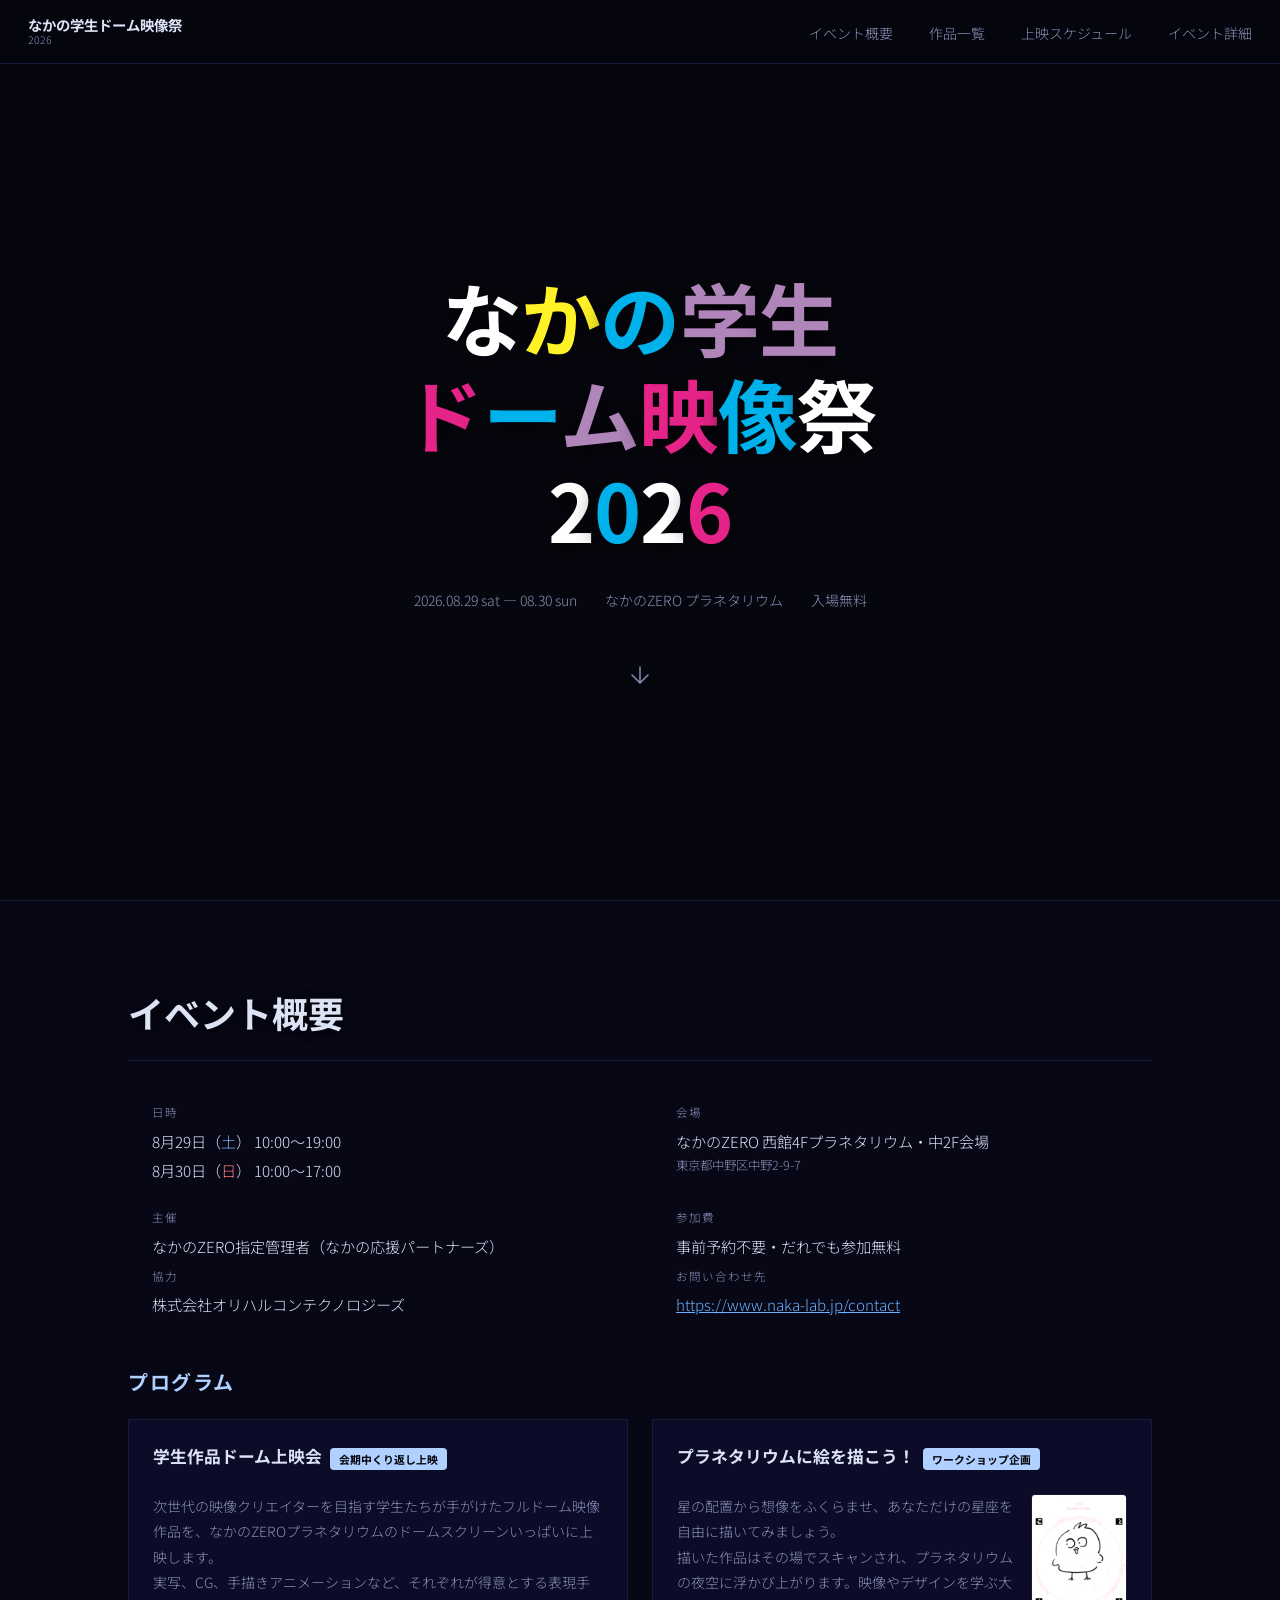
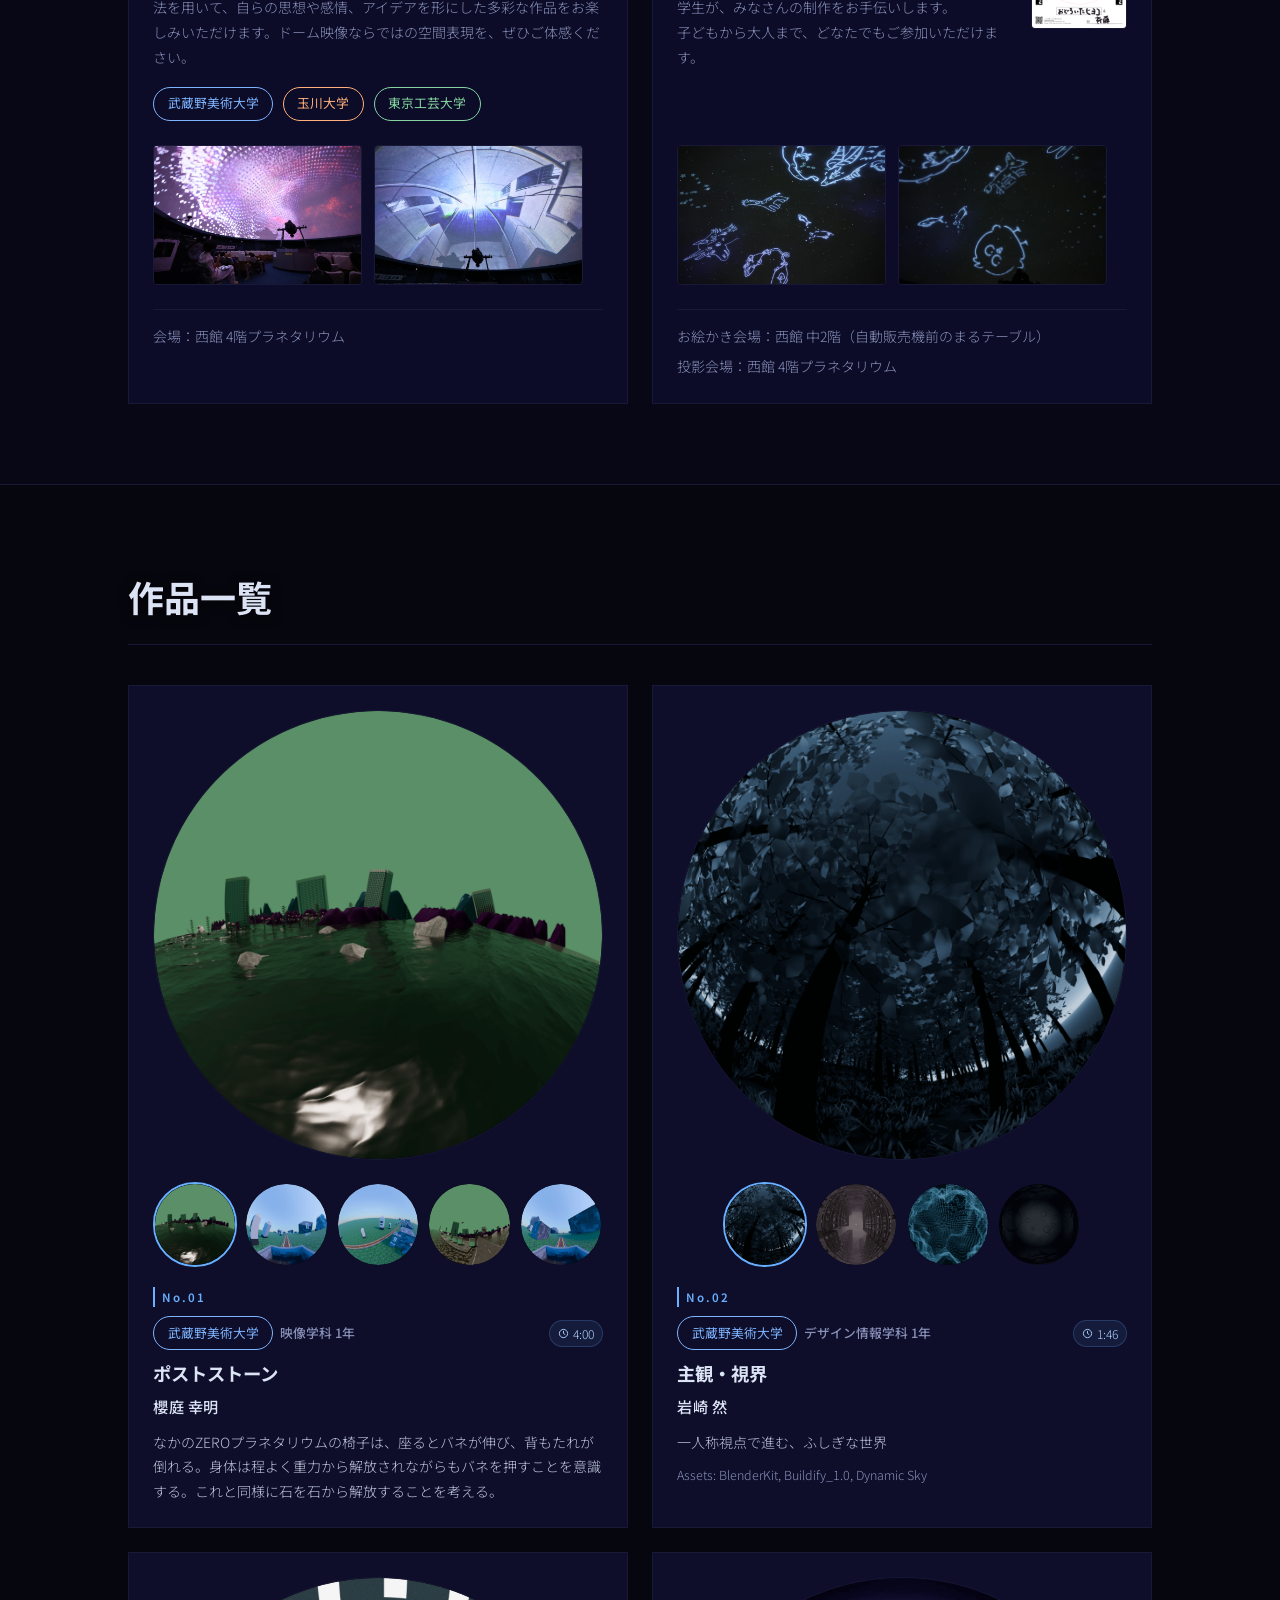
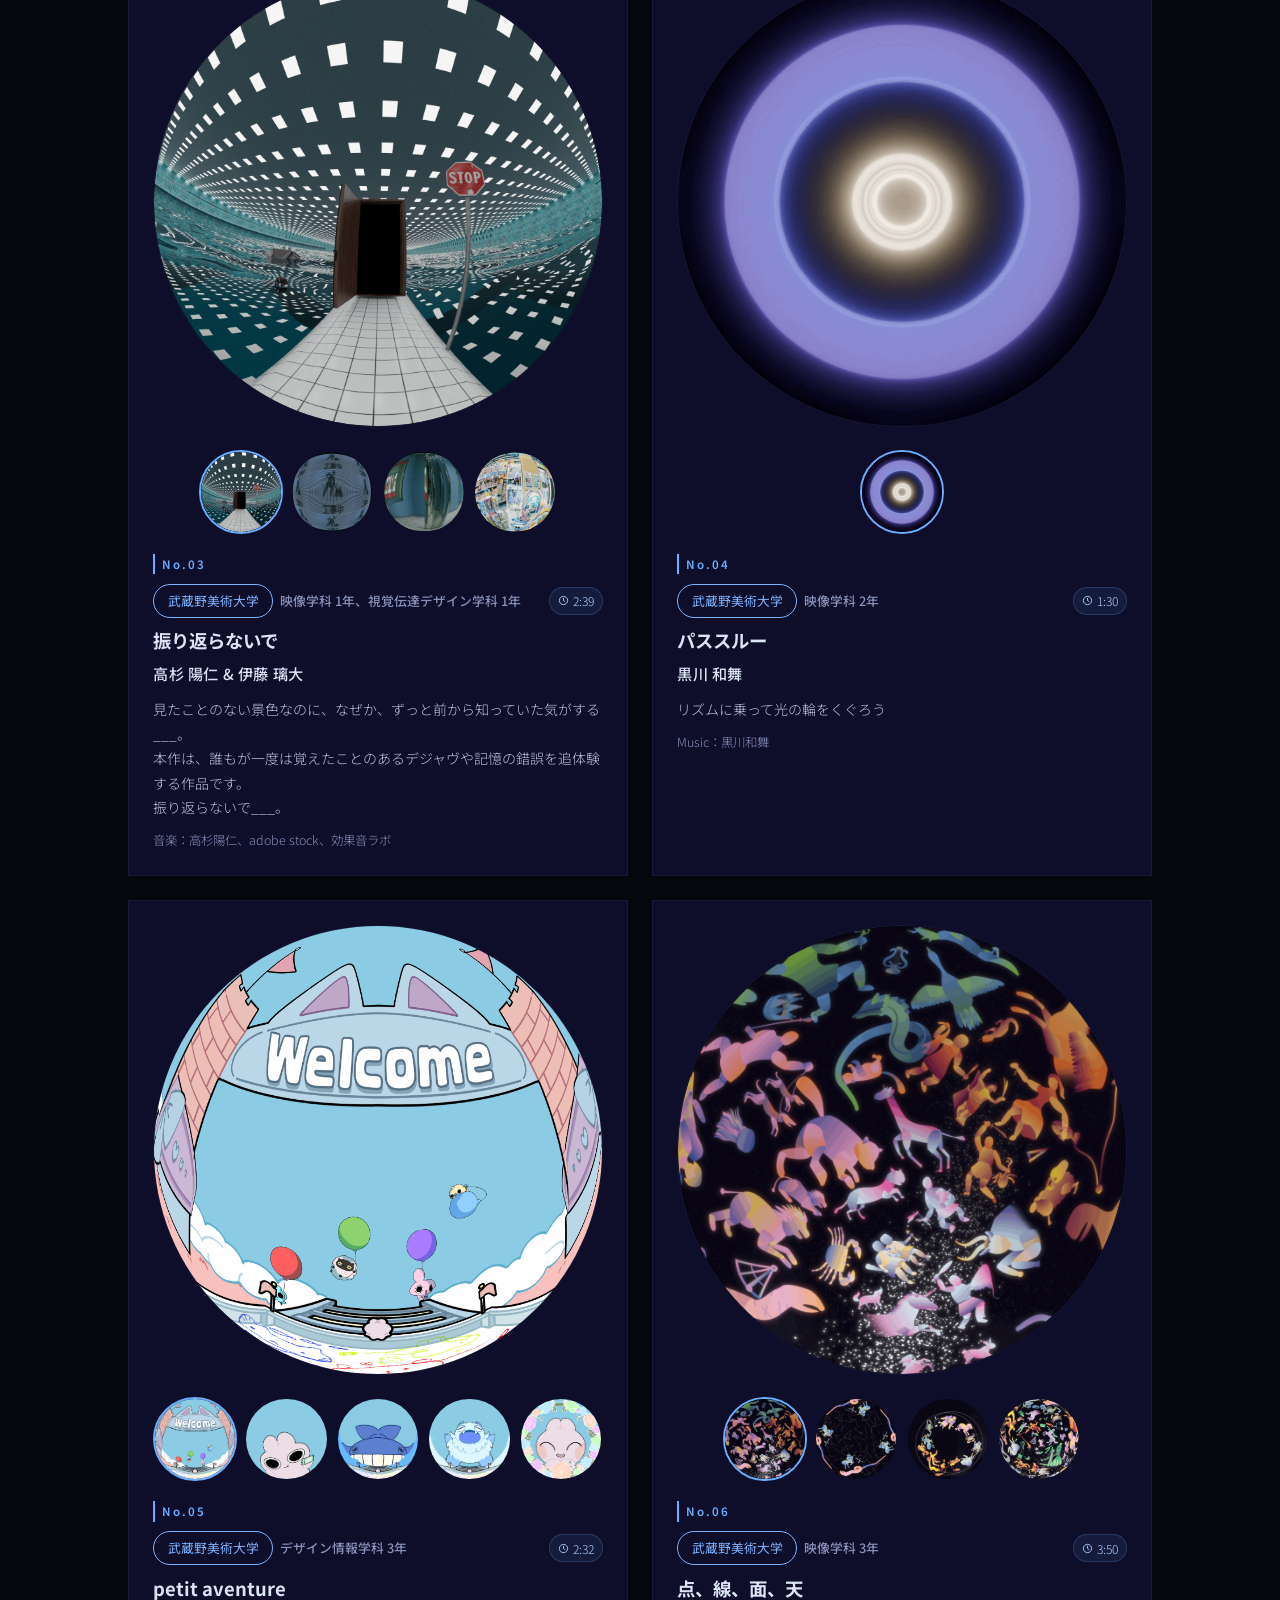
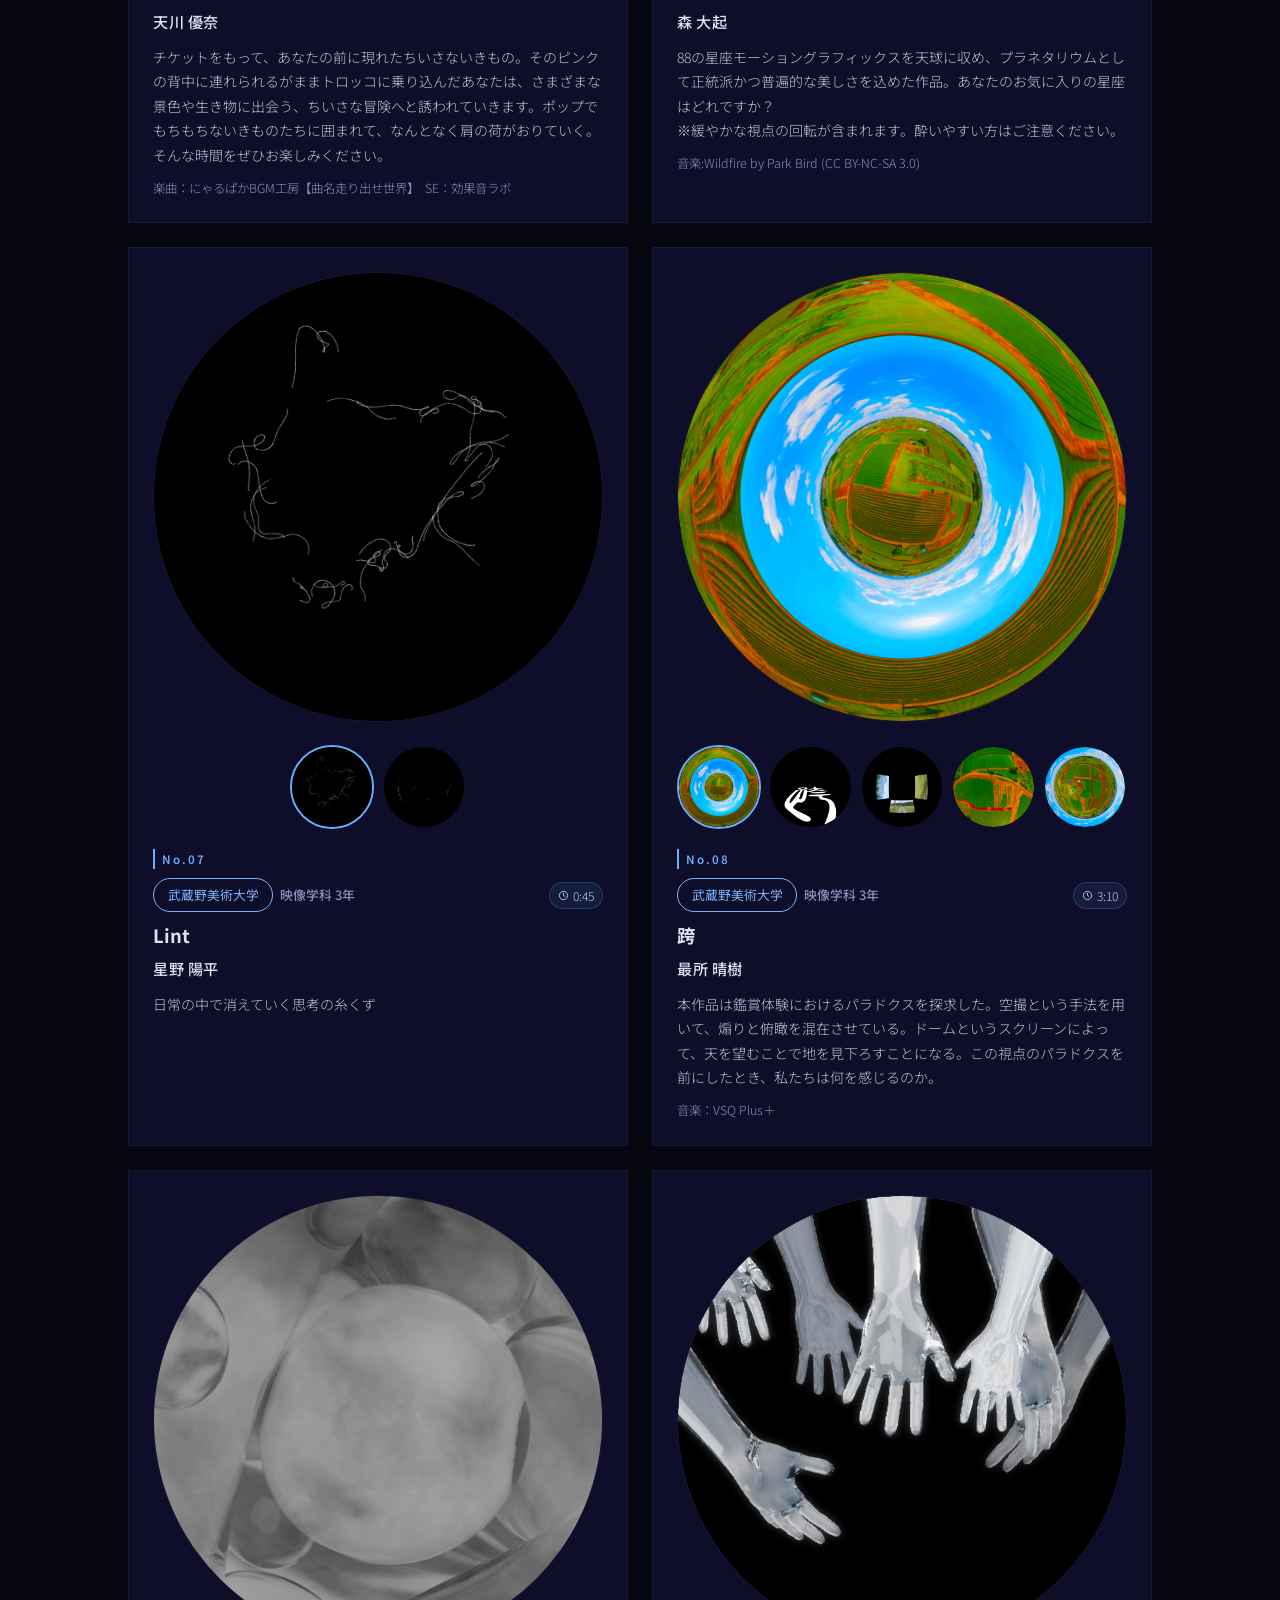
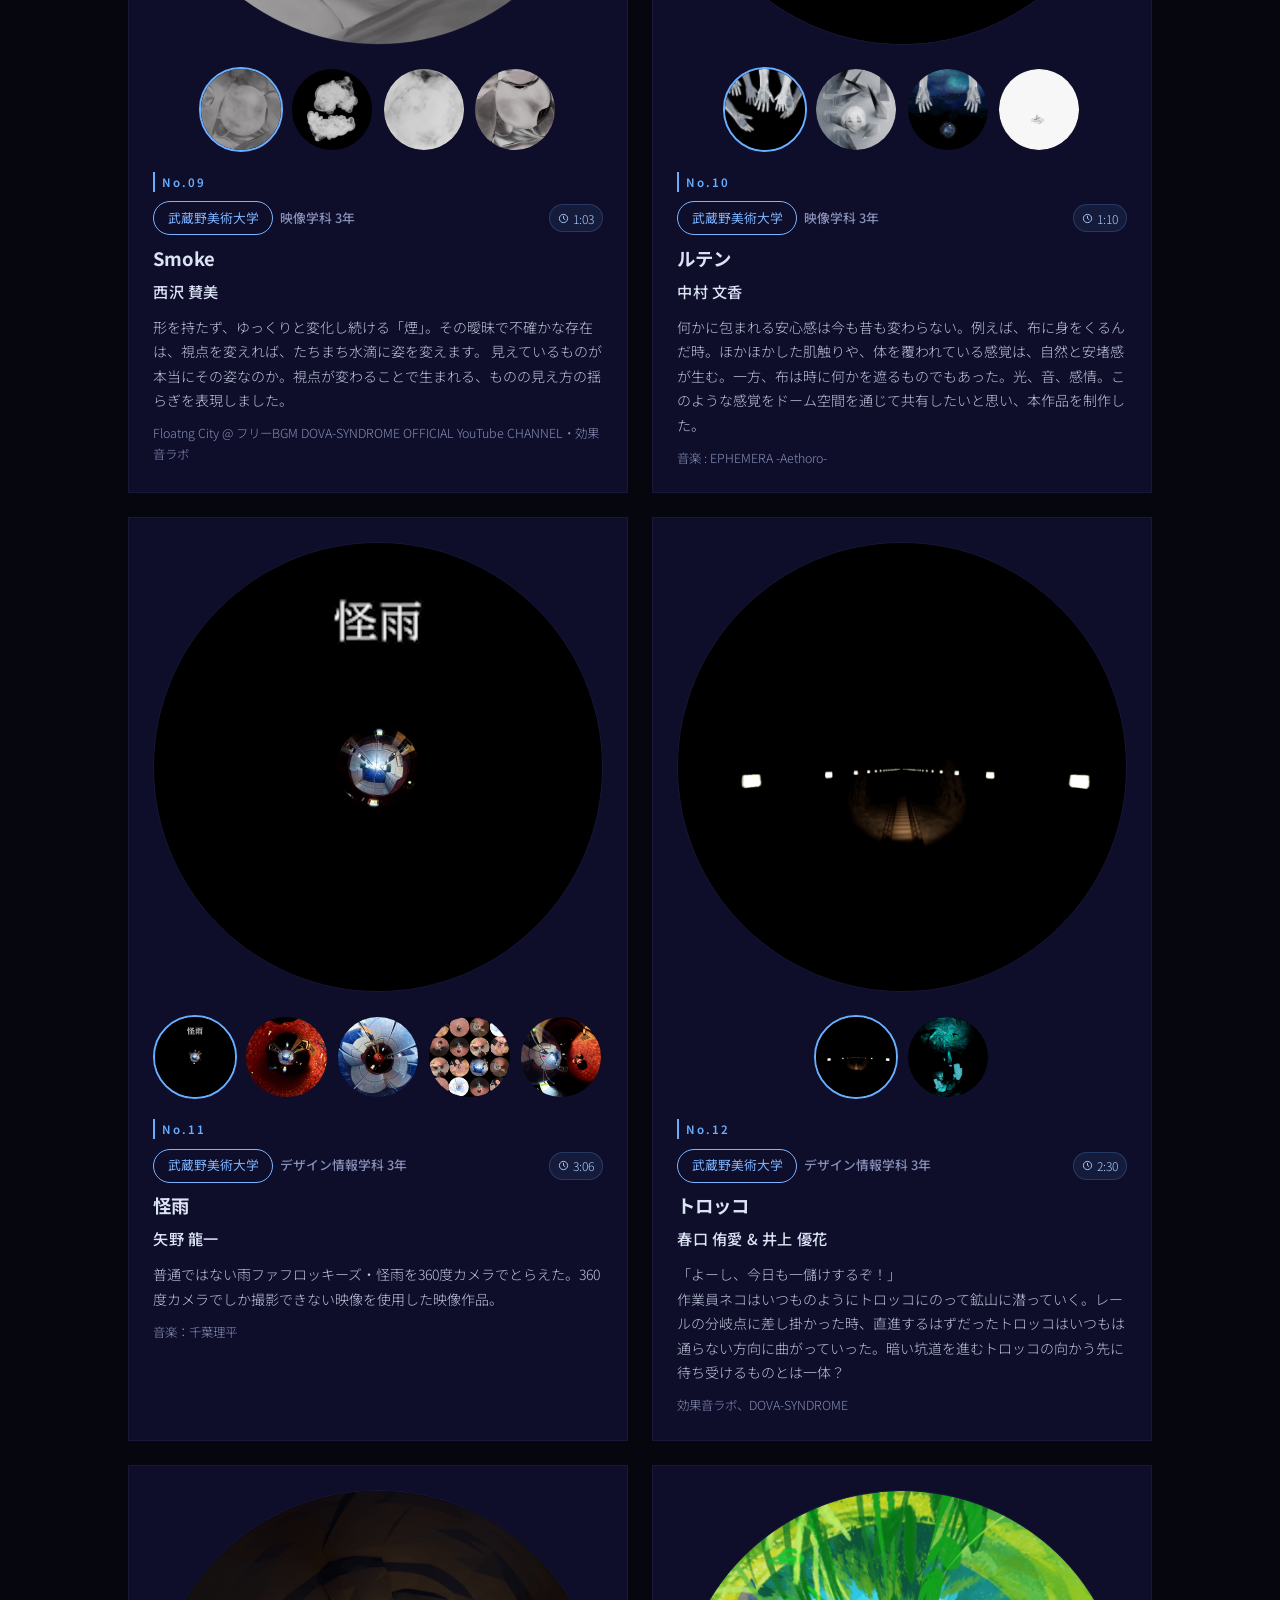
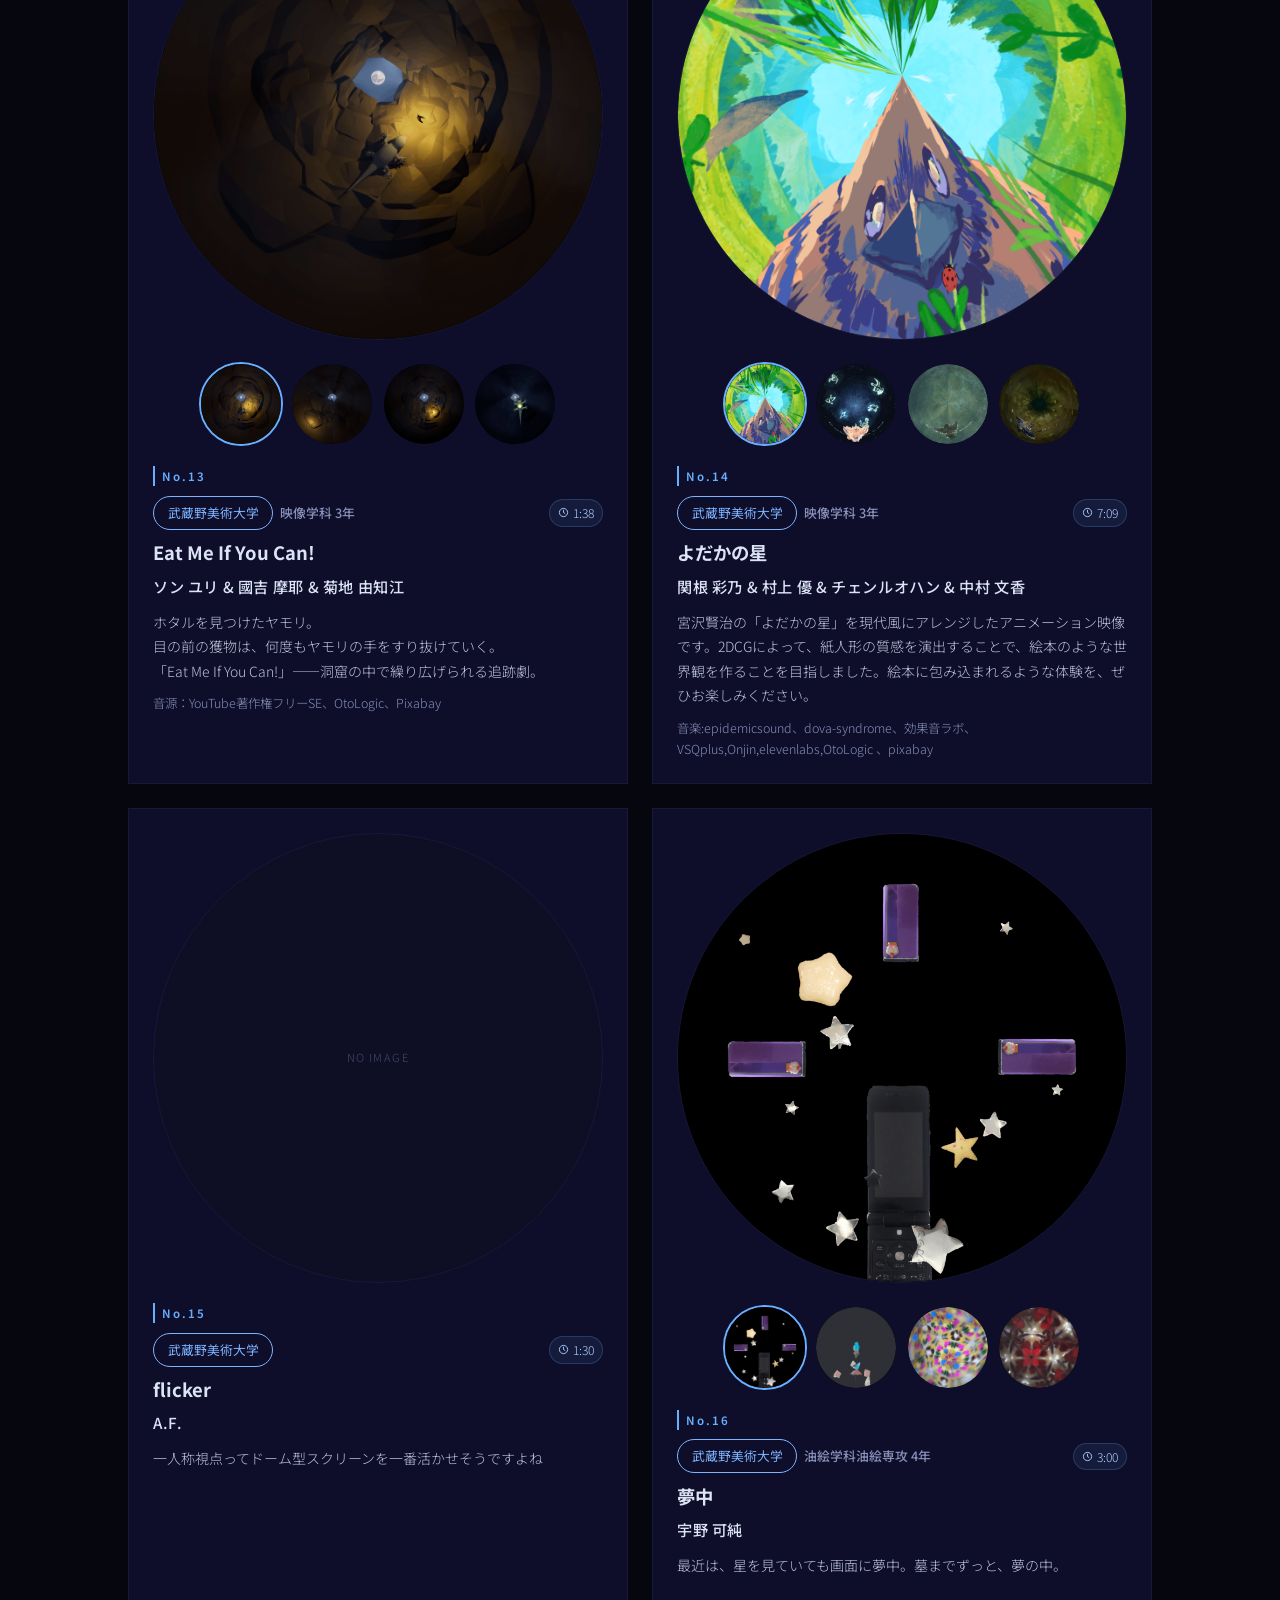
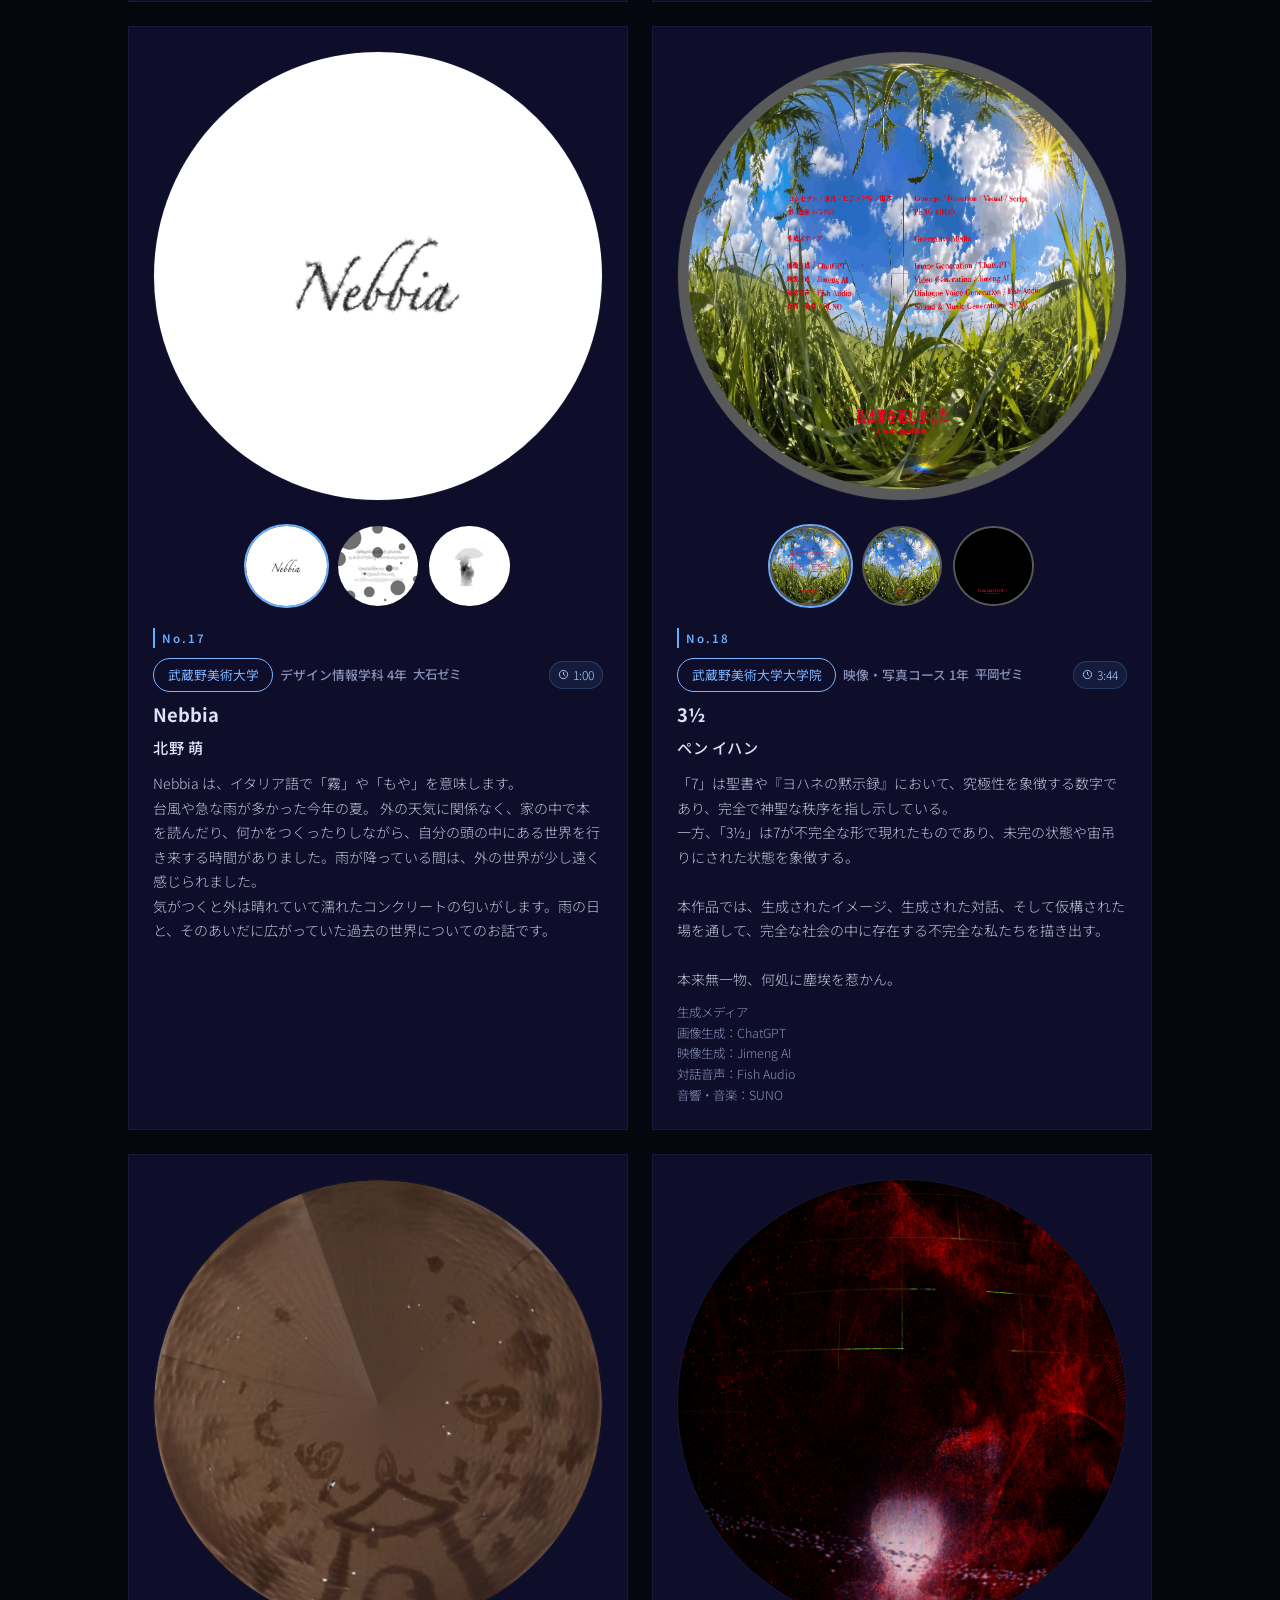
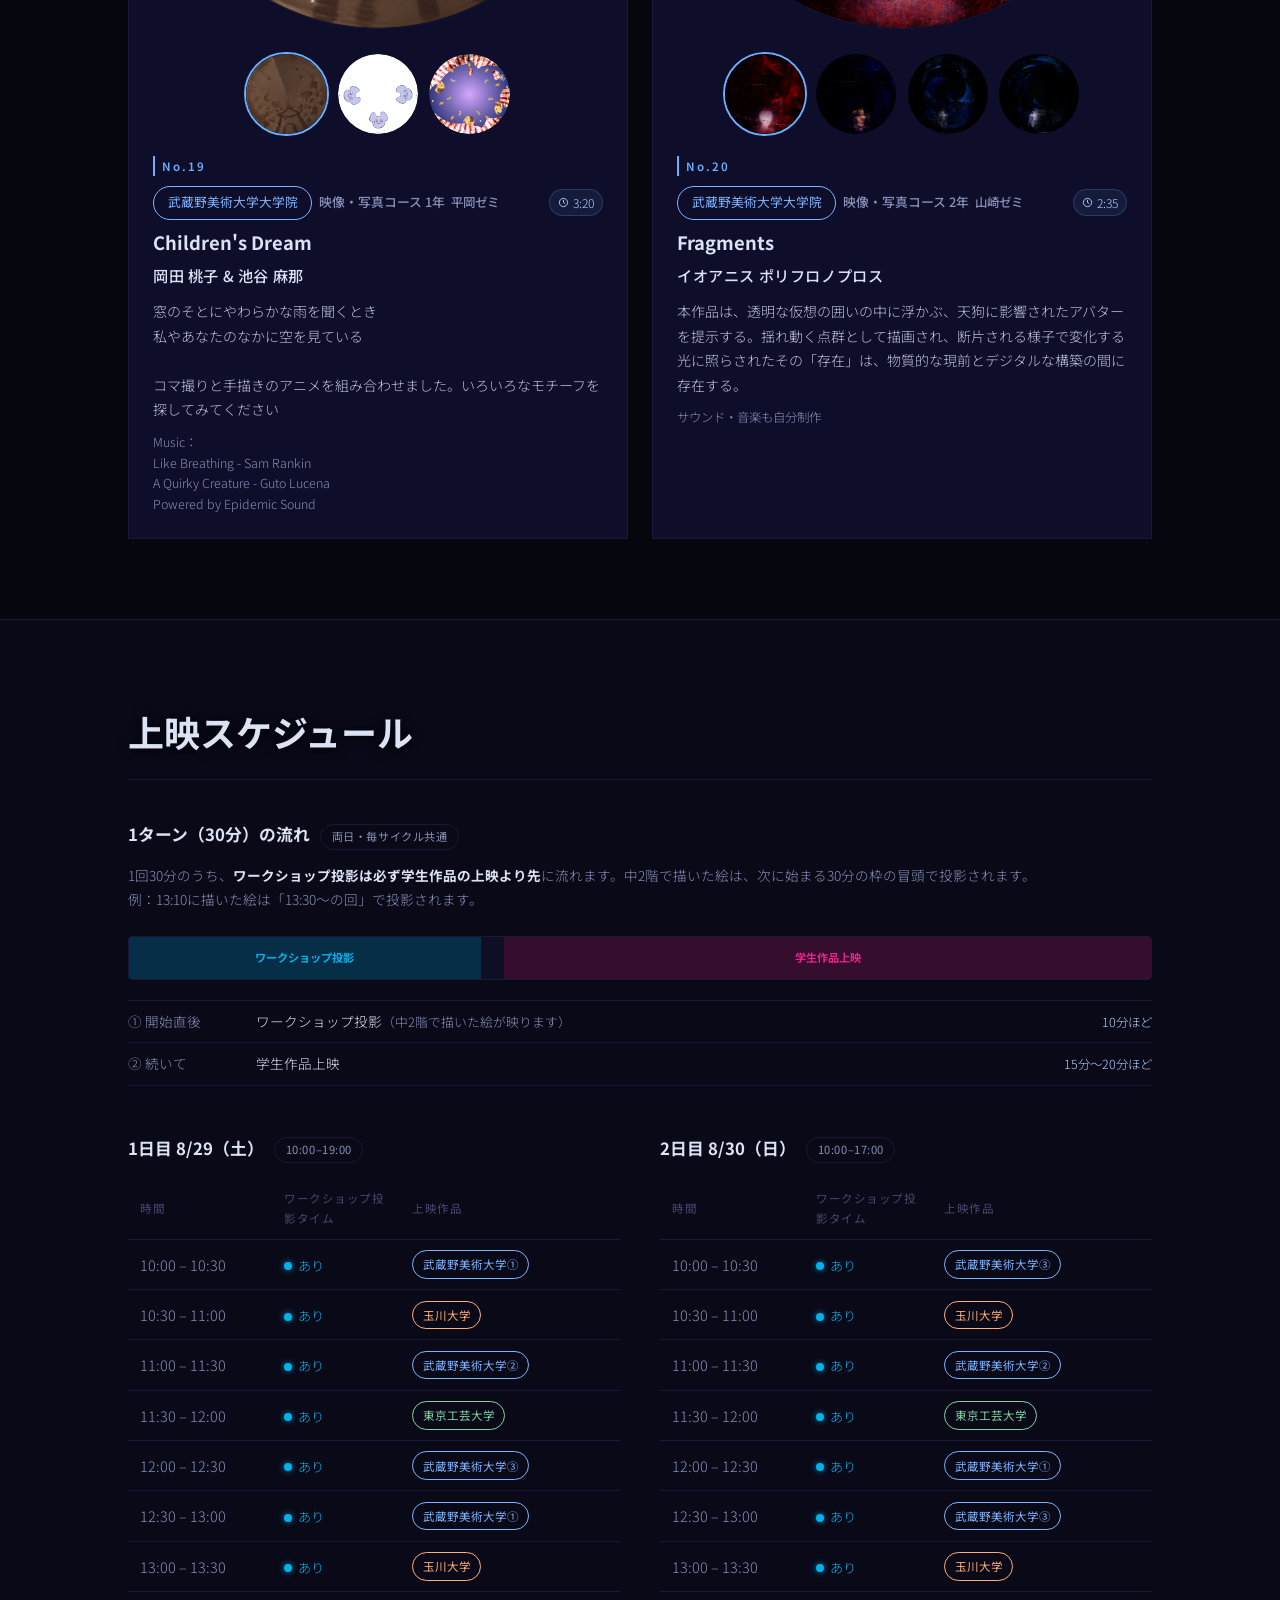
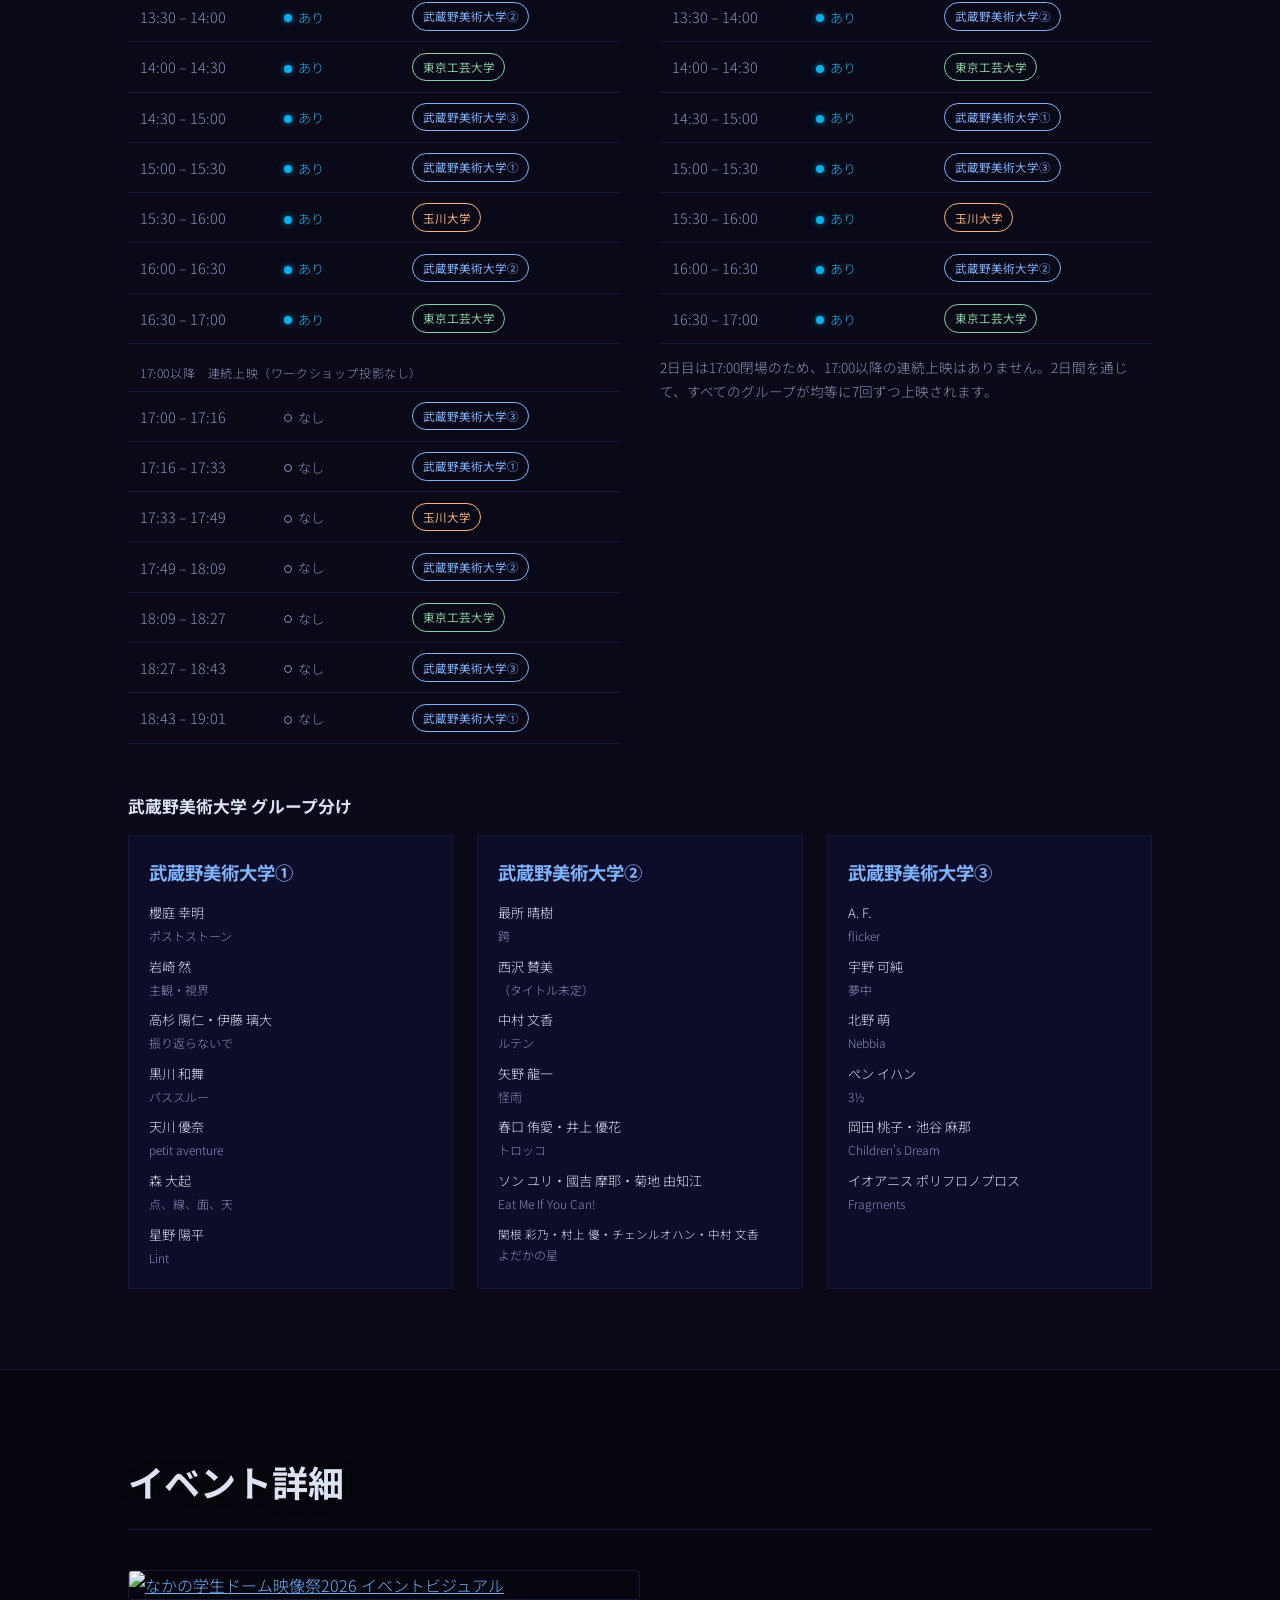
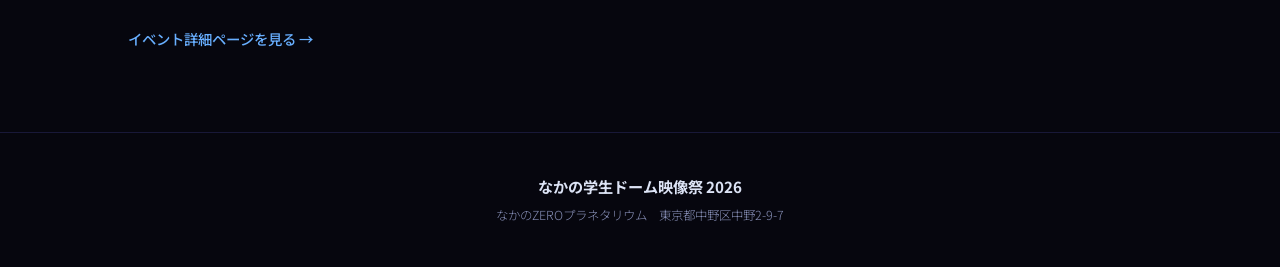
==== commit e91fdb79: "Updated" ====
--- a/index.html
+++ b/index.html
@@ -59,38 +59,35 @@
         <h2 class="section-heading">イベント概要</h2>
         <dl class="info-list">
             <div class="info-row">
-              <dt>会期</dt>
-              <dd>2026年8月29日（土）・30日（日）</dd>
+              <dt>日時</dt>
+              <dd>
+                <span class="dd-line">8月29日（<span class="day-sat">土</span>） 10:00〜19:00</span>
+                <span class="dd-line">8月30日（<span class="day-sun">日</span>） 10:00〜17:00</span>
+              </dd>
             </div>
             <div class="info-row">
               <dt>会場</dt>
               <dd>
-                なかのZEROプラネタリウム
+                なかのZERO 西館4Fプラネタリウム・中2F会場
                 <span class="info-sub">東京都中野区中野2-9-7</span>
               </dd>
             </div>
             <div class="info-row">
-              <dt>主催者</dt>
+              <dt>主催</dt>
+              <dd>
+                <span class="dd-line">なかのZERO指定管理者（なかの応援パートナーズ）</span>
+              </dd>
+              <dt>協力</dt>
               <dd>
                 <span class="dd-line">株式会社オリハルコンテクノロジーズ</span>
-                <span class="dd-line">なかのZERO指定管理者（なかの応援パートナーズ）</span>
               </dd>
             </div>
             <div class="info-row">
+              <dt>参加費</dt>
+              <dd>事前予約不要・だれでも参加無料</dd>
               <dt>お問い合わせ先</dt>
               <dd><a href="https://www.naka-lab.jp/contact" target="_blank" rel="noopener noreferrer">https://www.naka-lab.jp/contact</a></dd>
-            </div>
-            <div class="info-row">
-              <dt>開催時間</dt>
-              <dd>
-                <span class="dd-line">8/29（<span class="day-sat">土</span>） 10:00 — 19:00</span>
-                <span class="dd-line">8/30（<span class="day-sun">日</span>） 10:00 — 17:00</span>
-              </dd>
-            </div>
-            <div class="info-row">
-              <dt>入場</dt>
-              <dd>無料</dd>
-            </div>
+            </div>            
         </dl>
         <div class="about-programs">
           <h3 class="sub-heading">プログラム</h3>
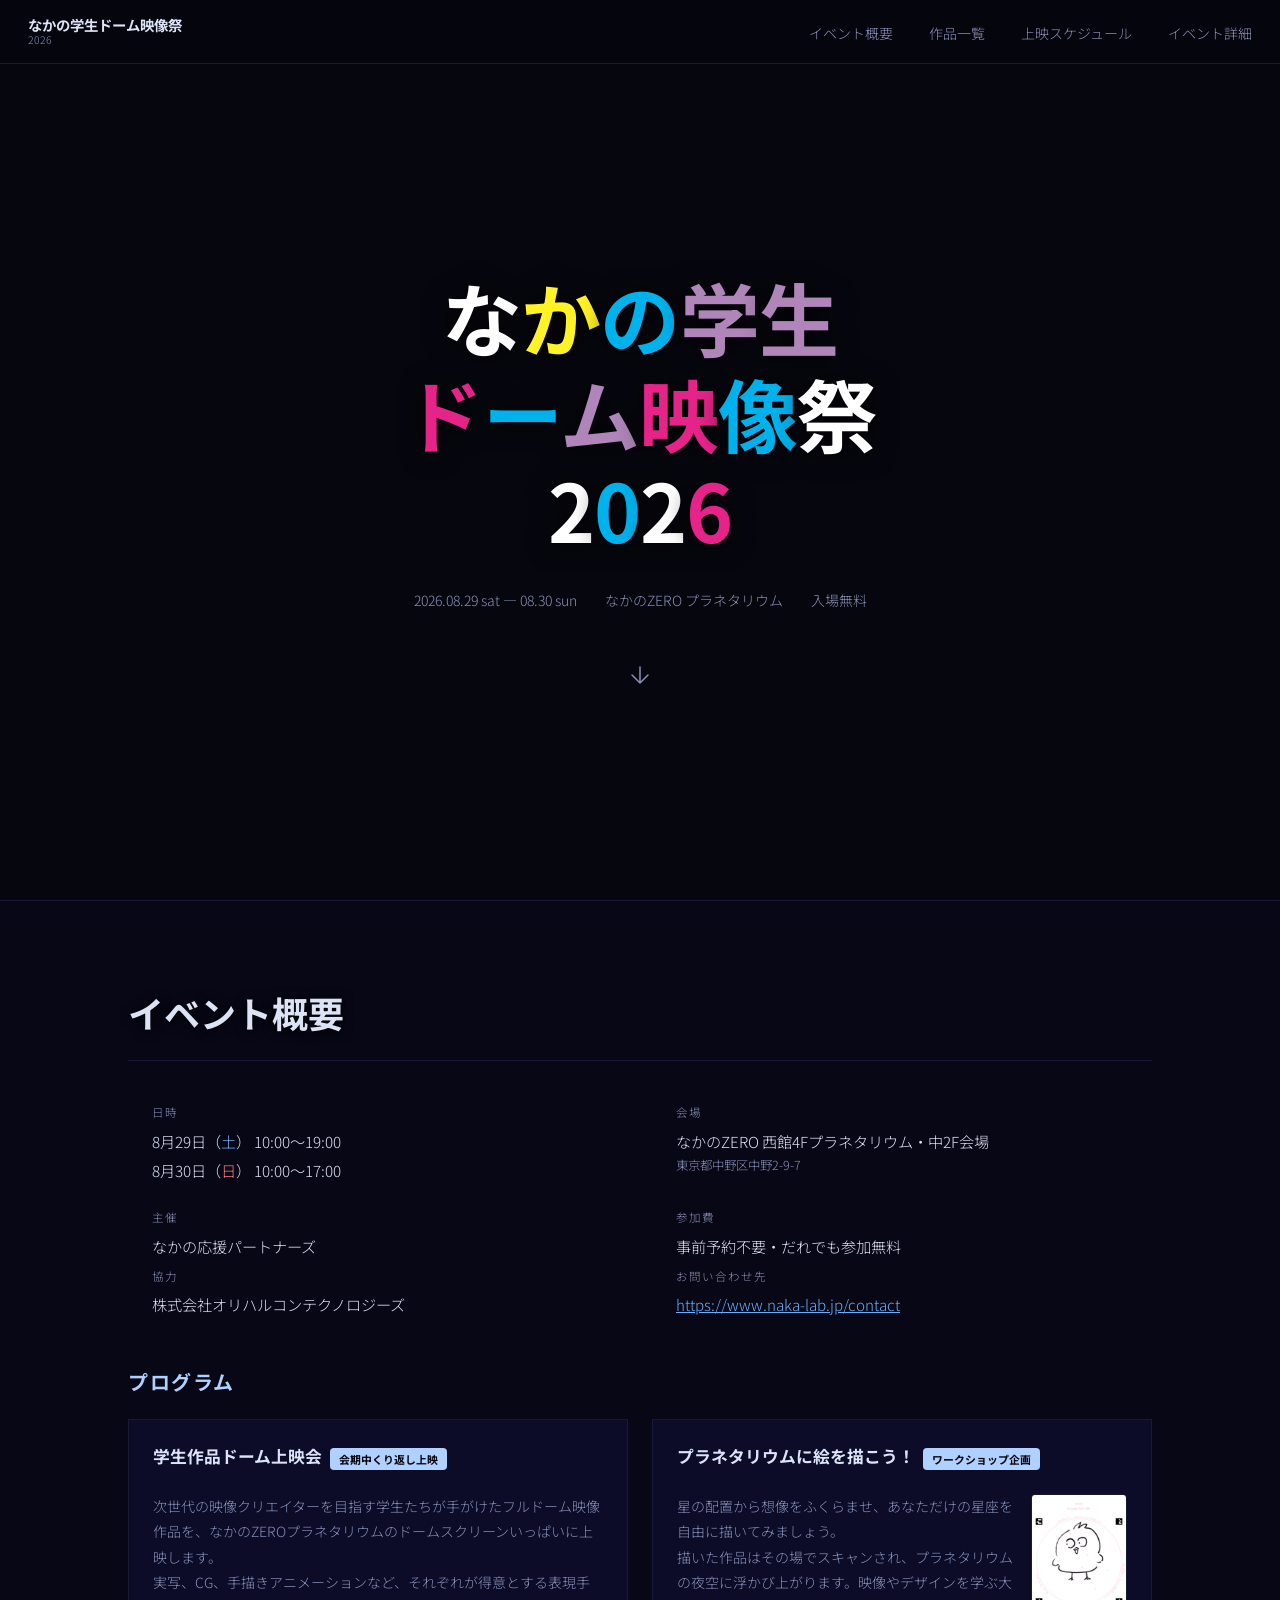
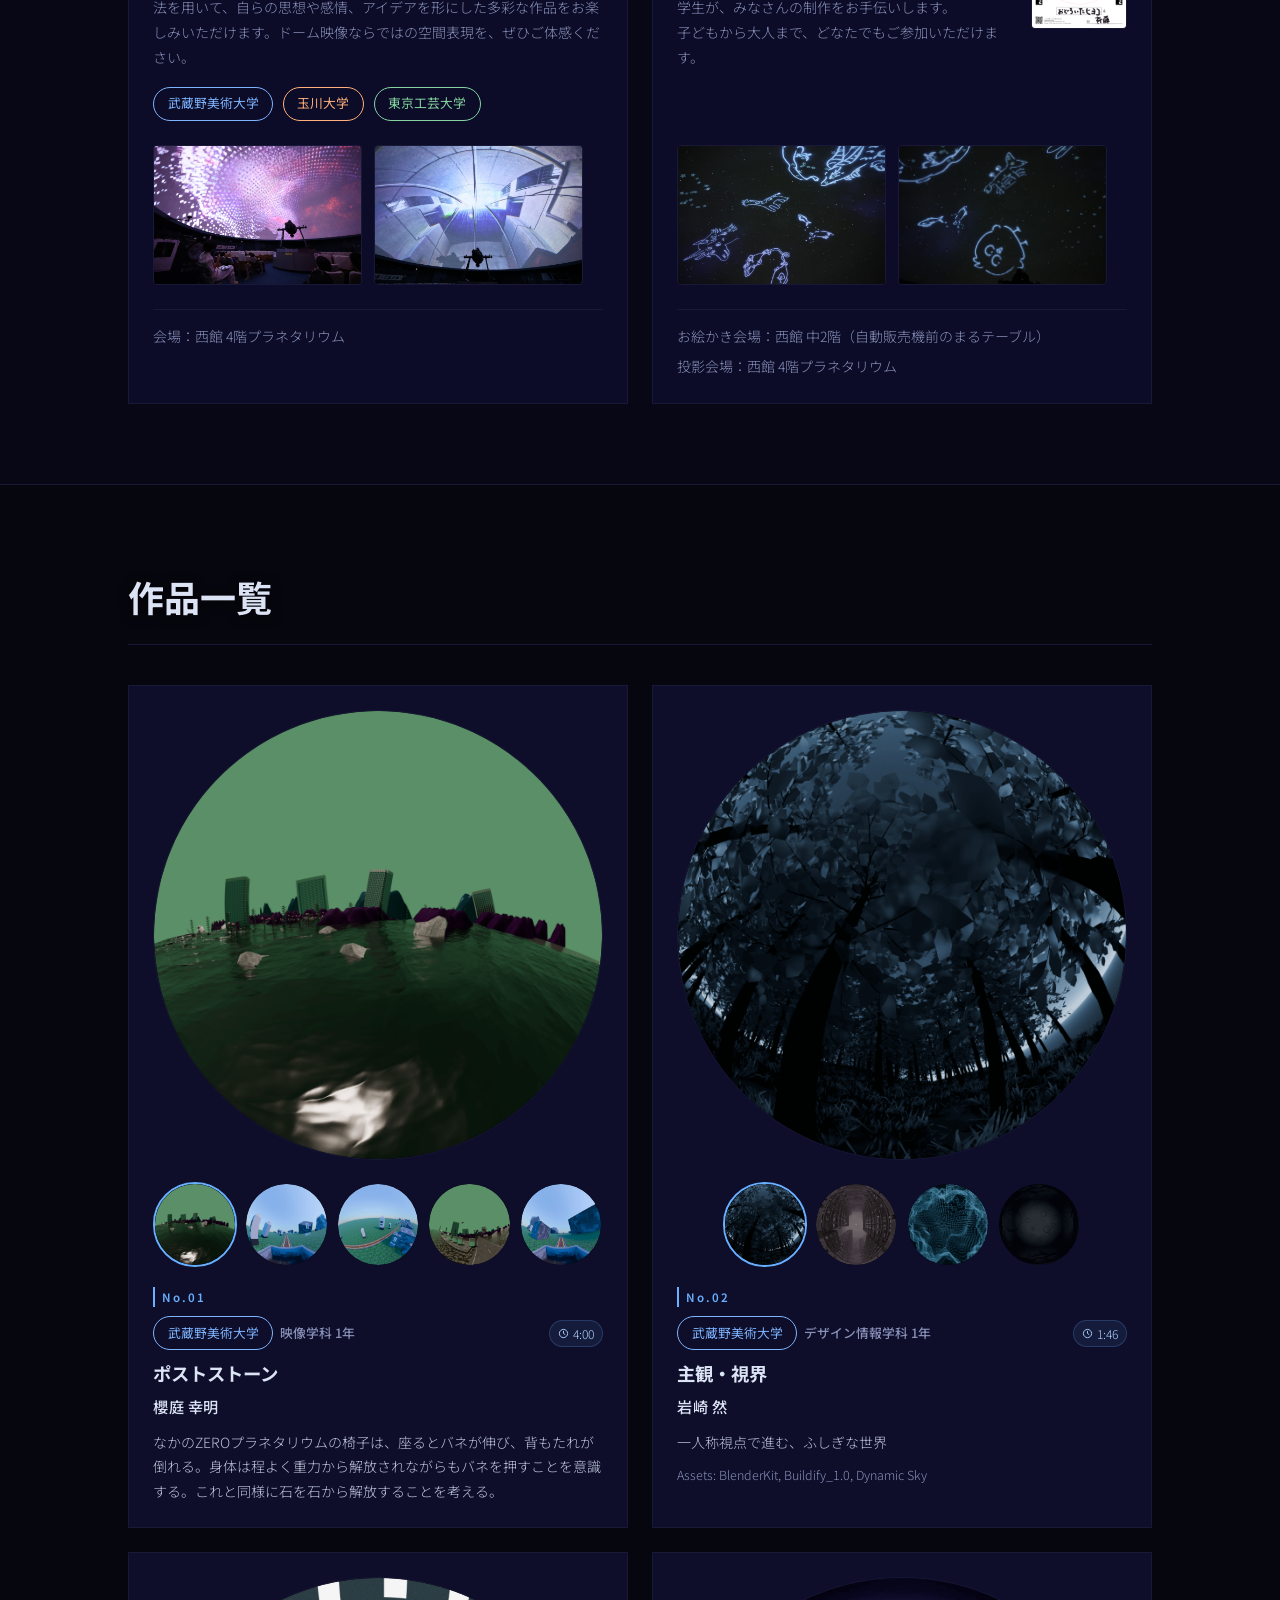
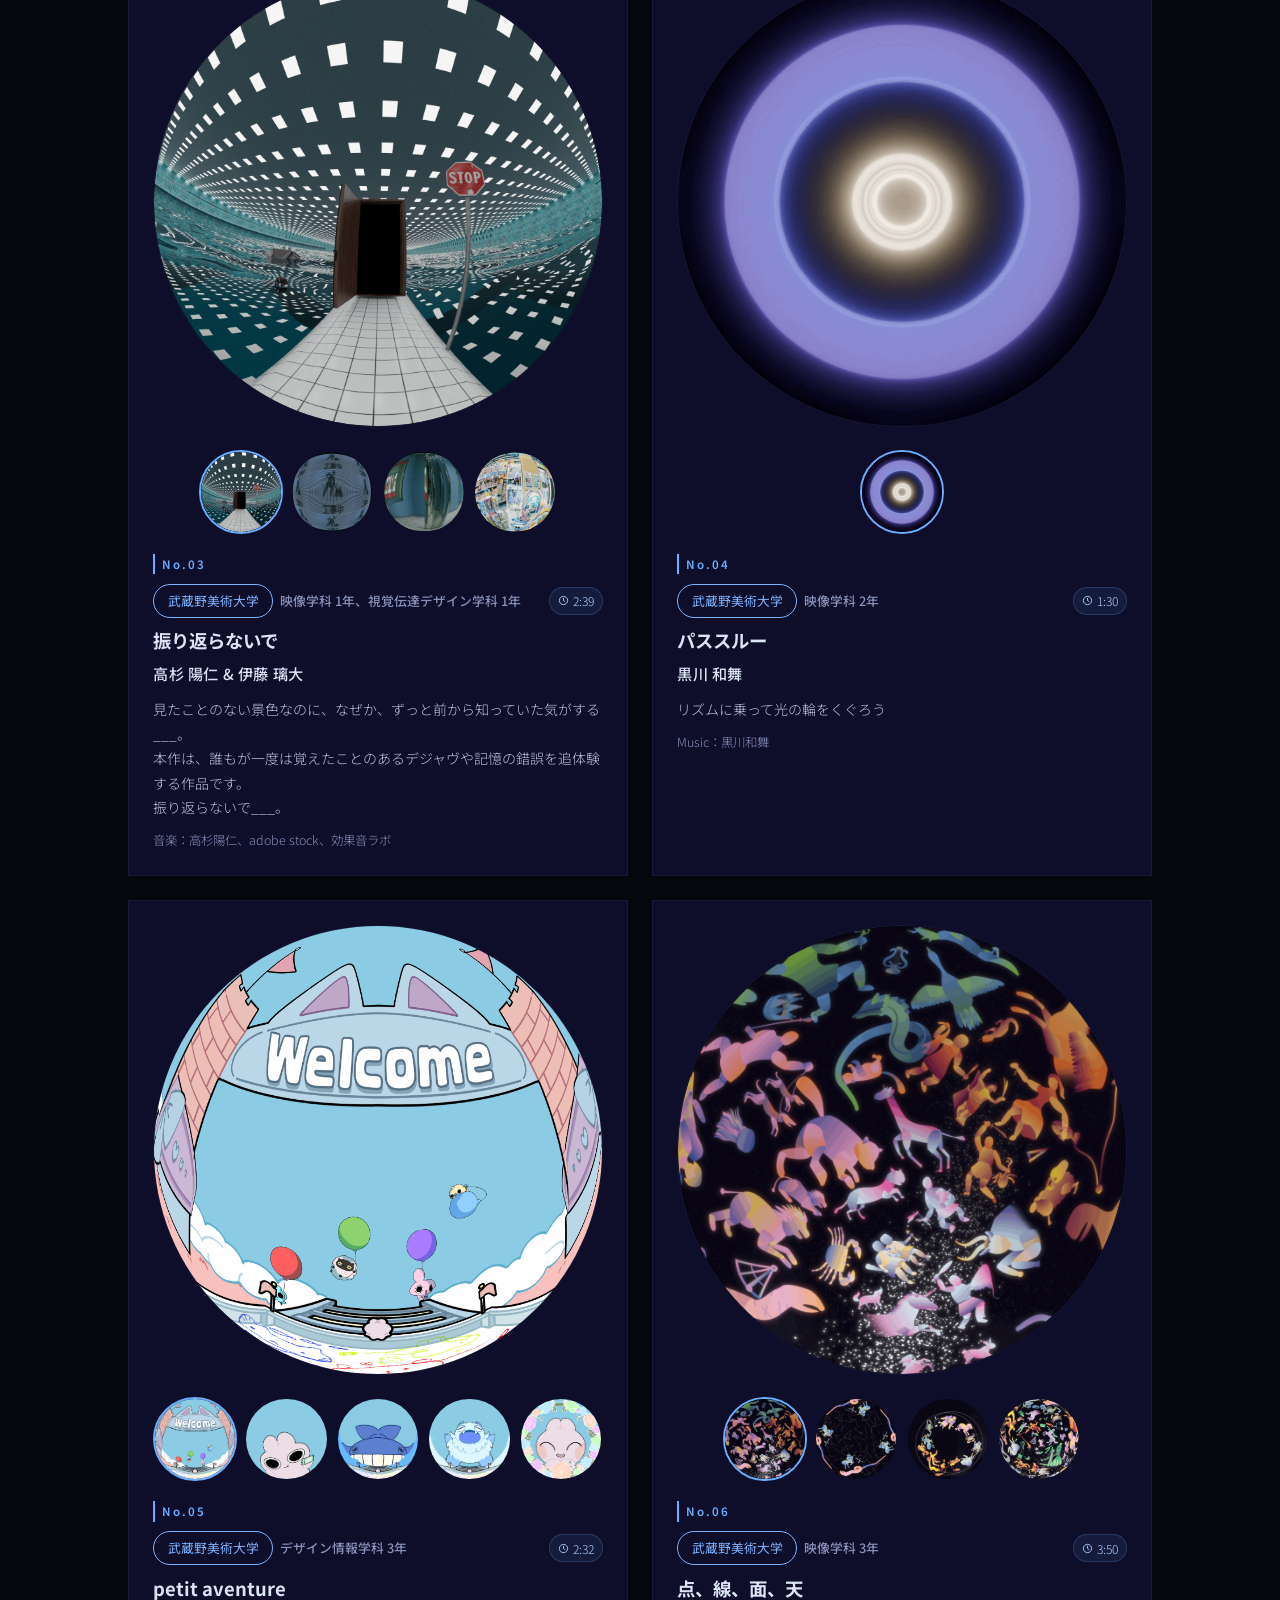
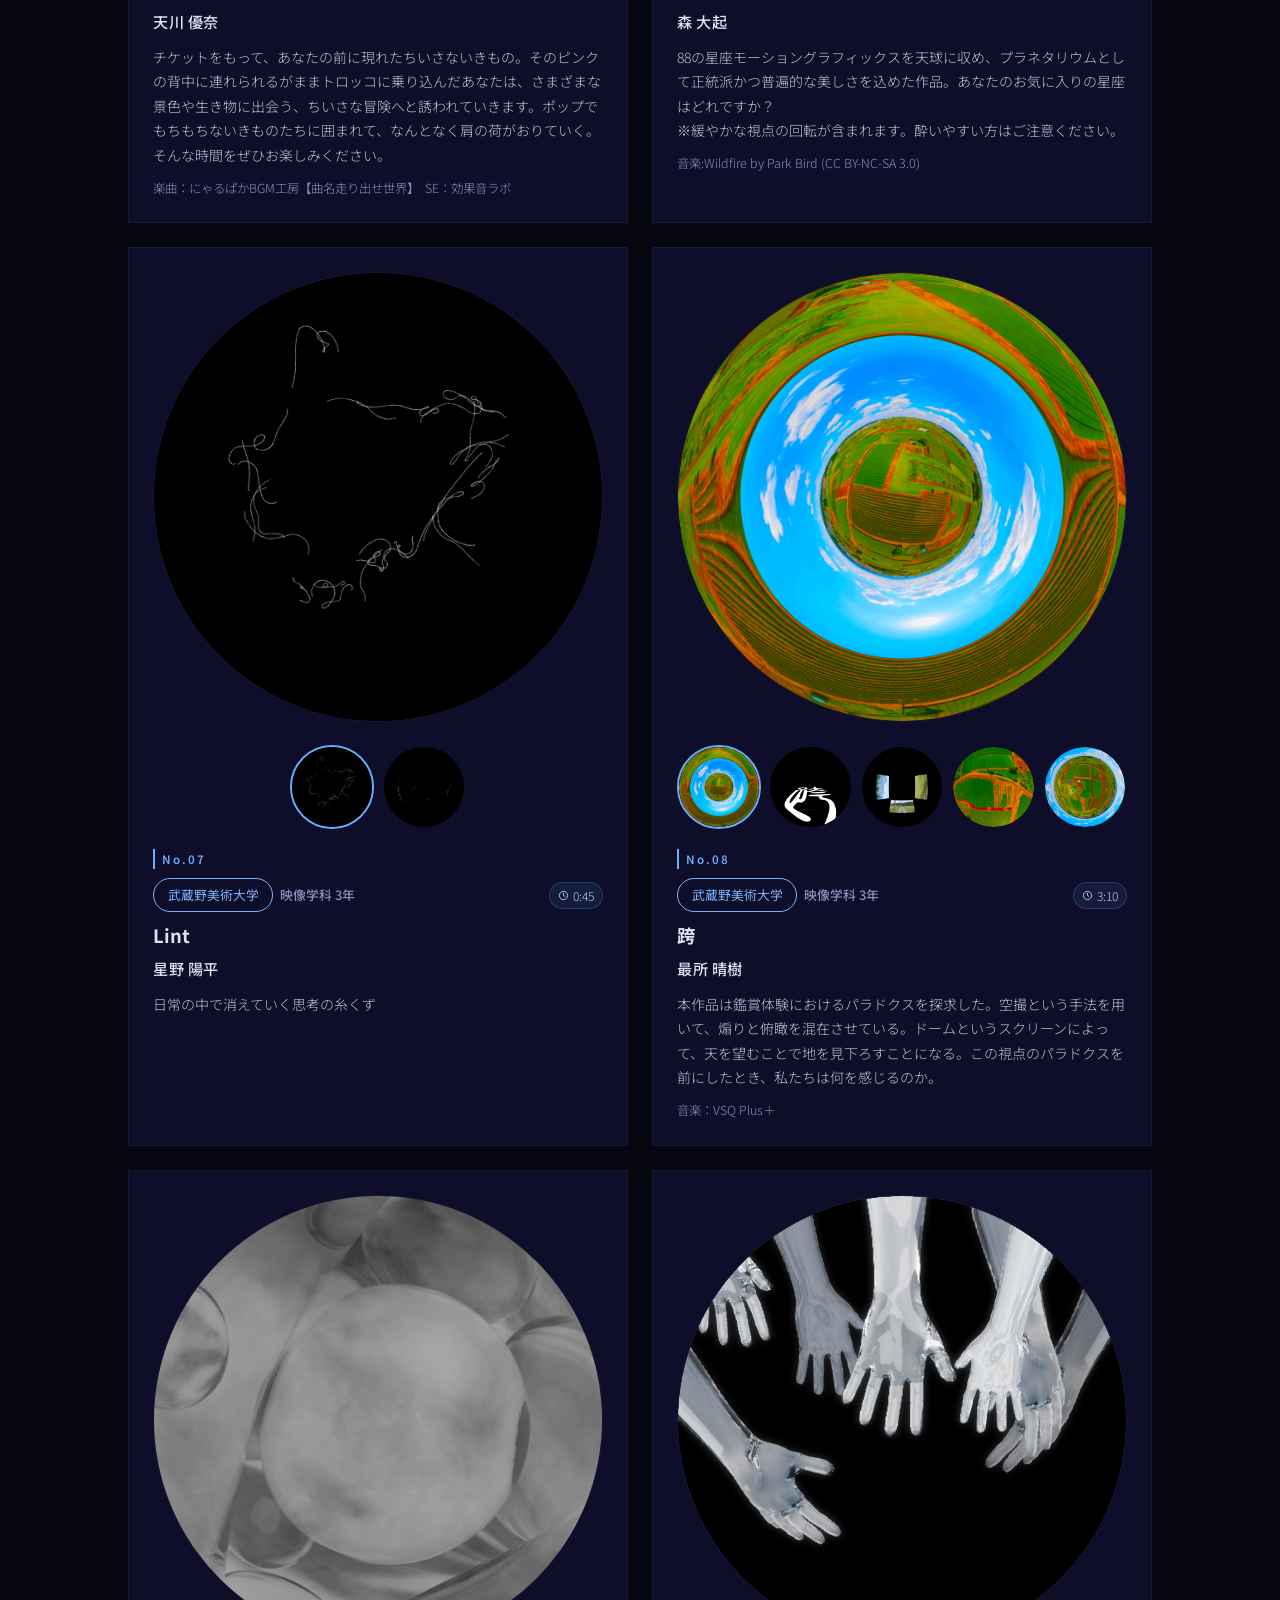
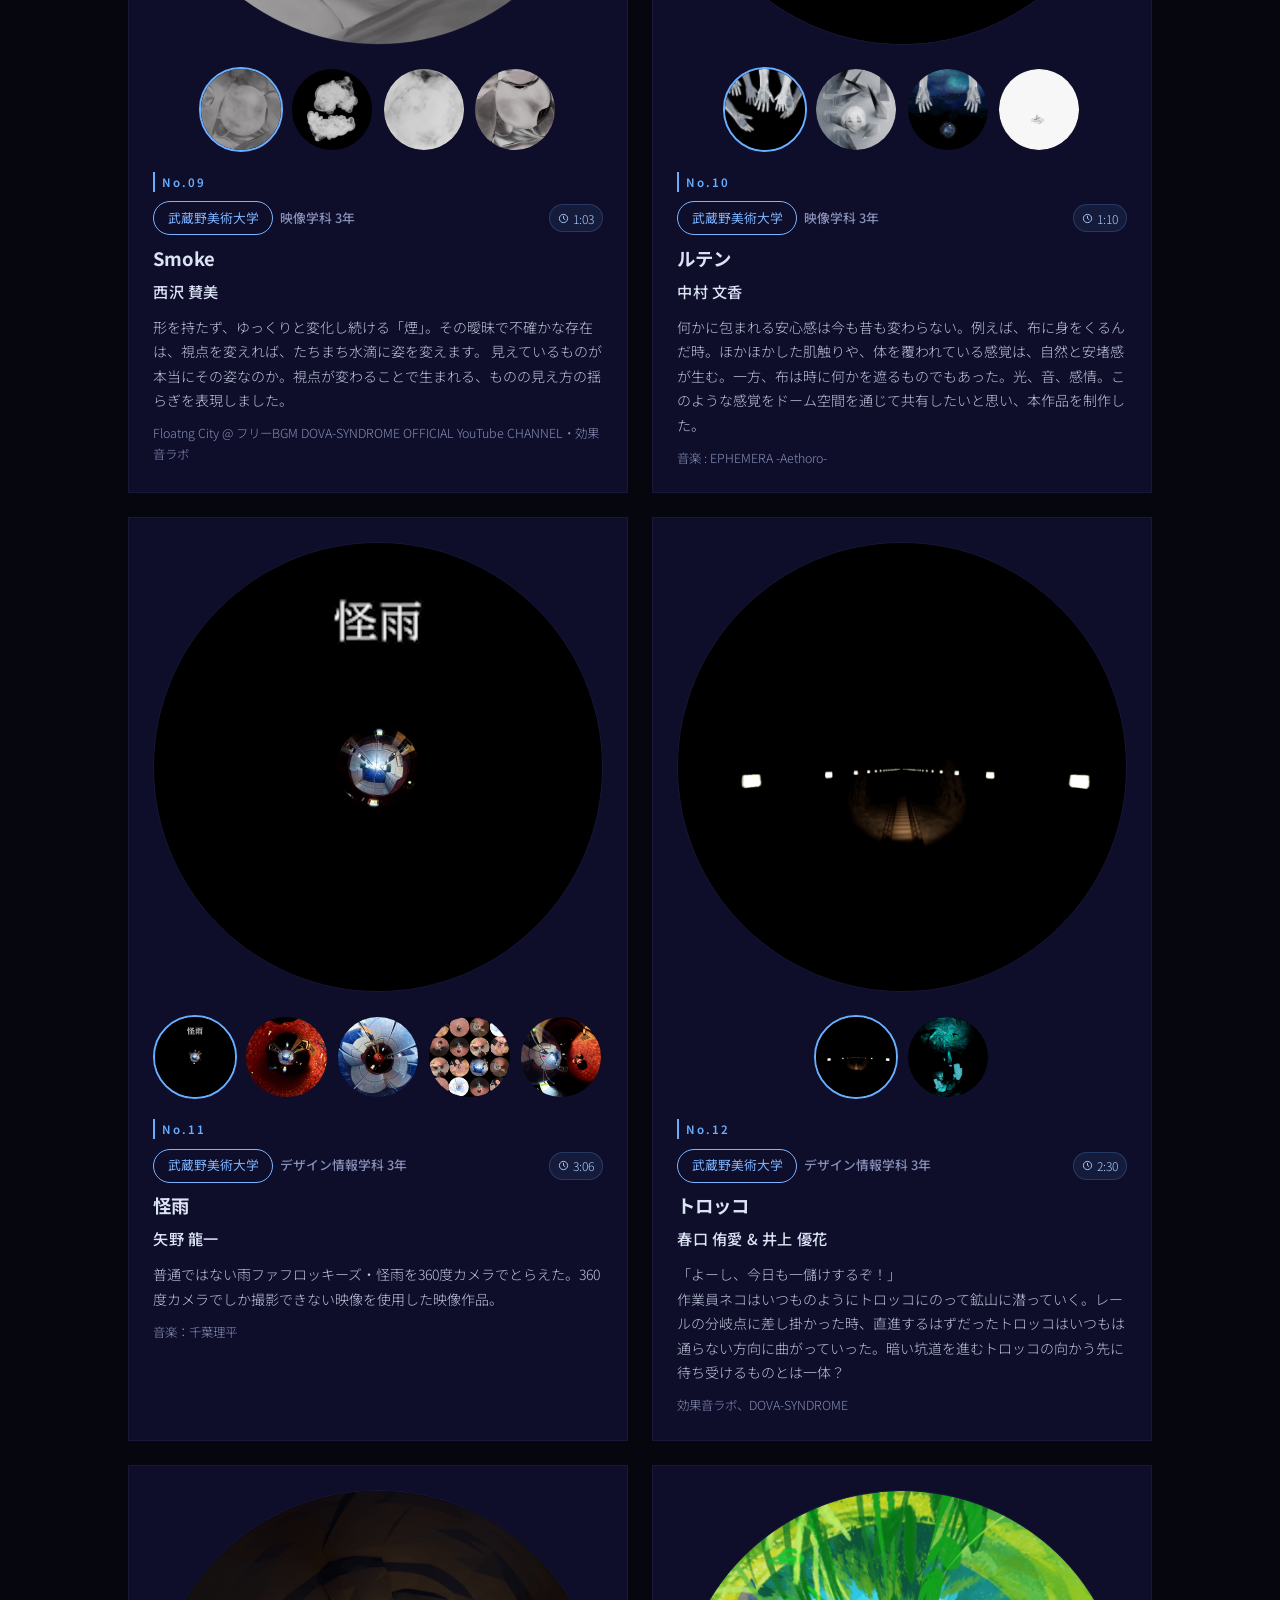
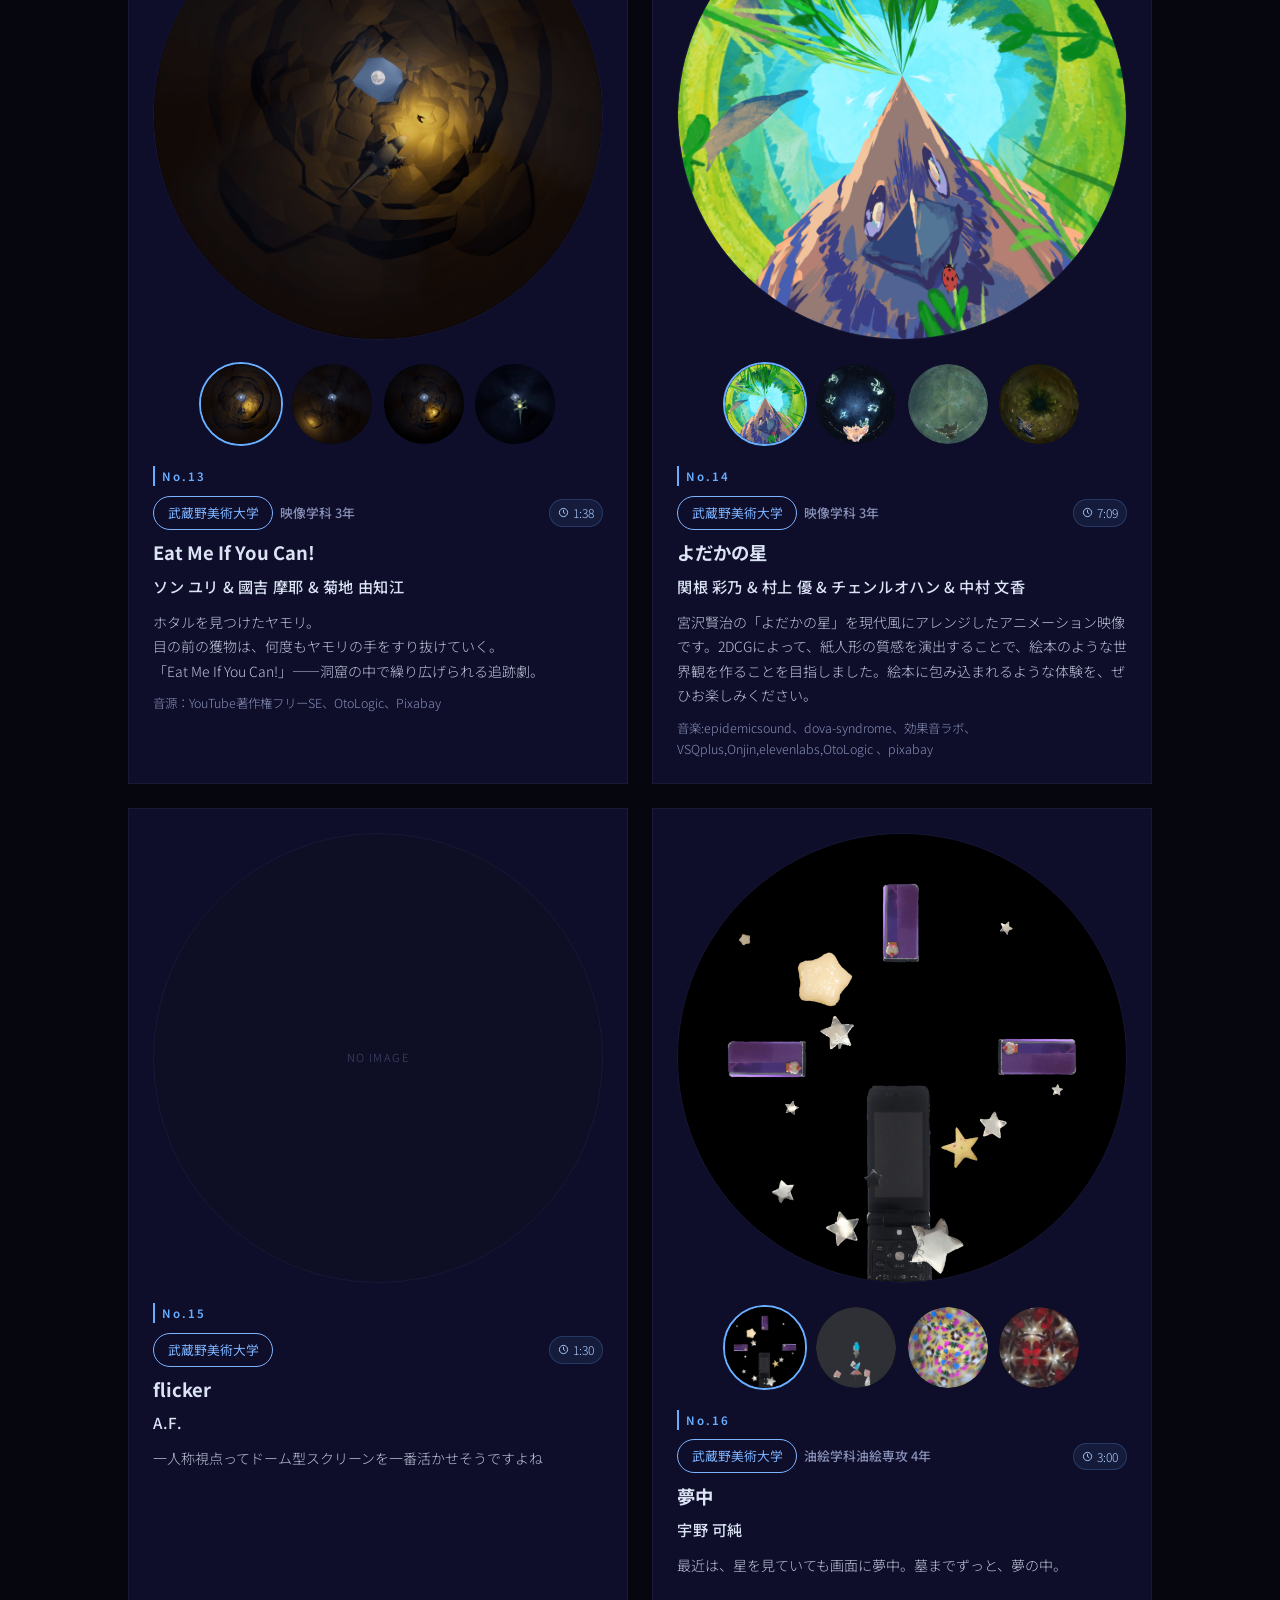
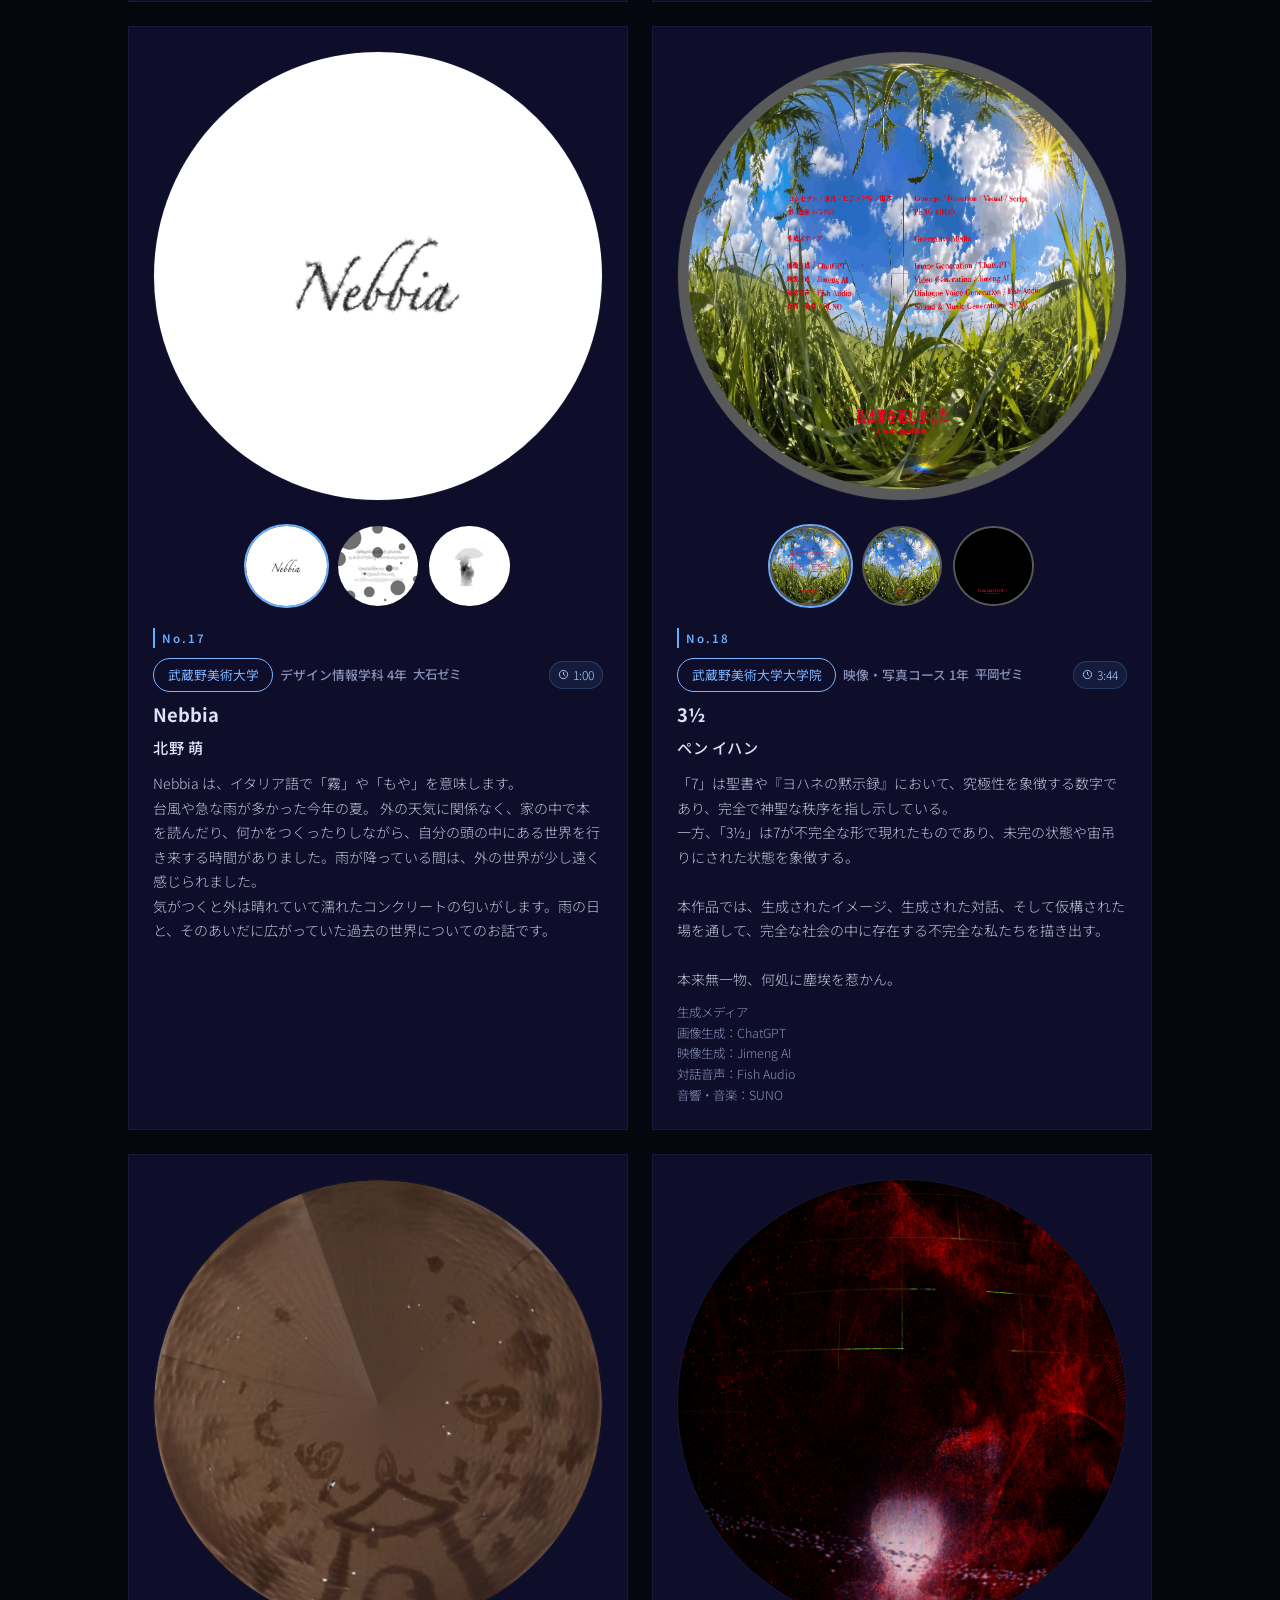
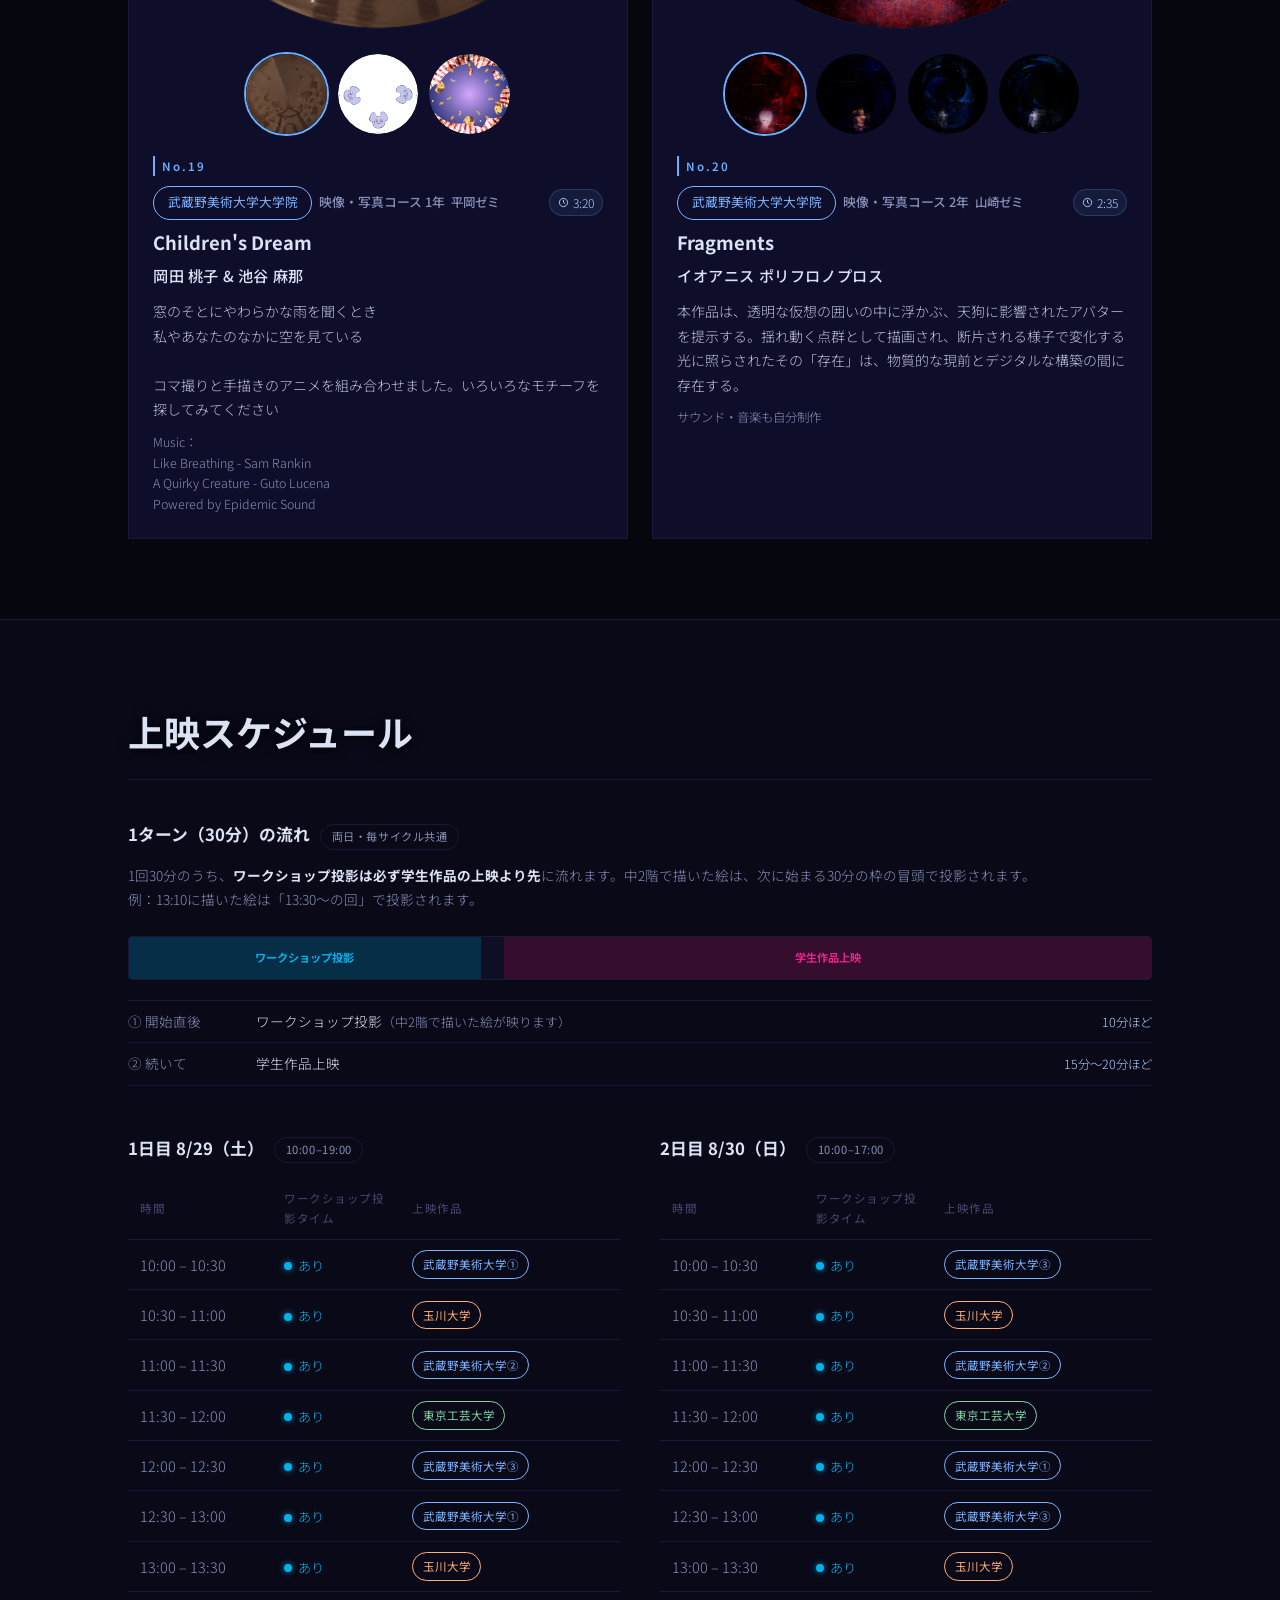
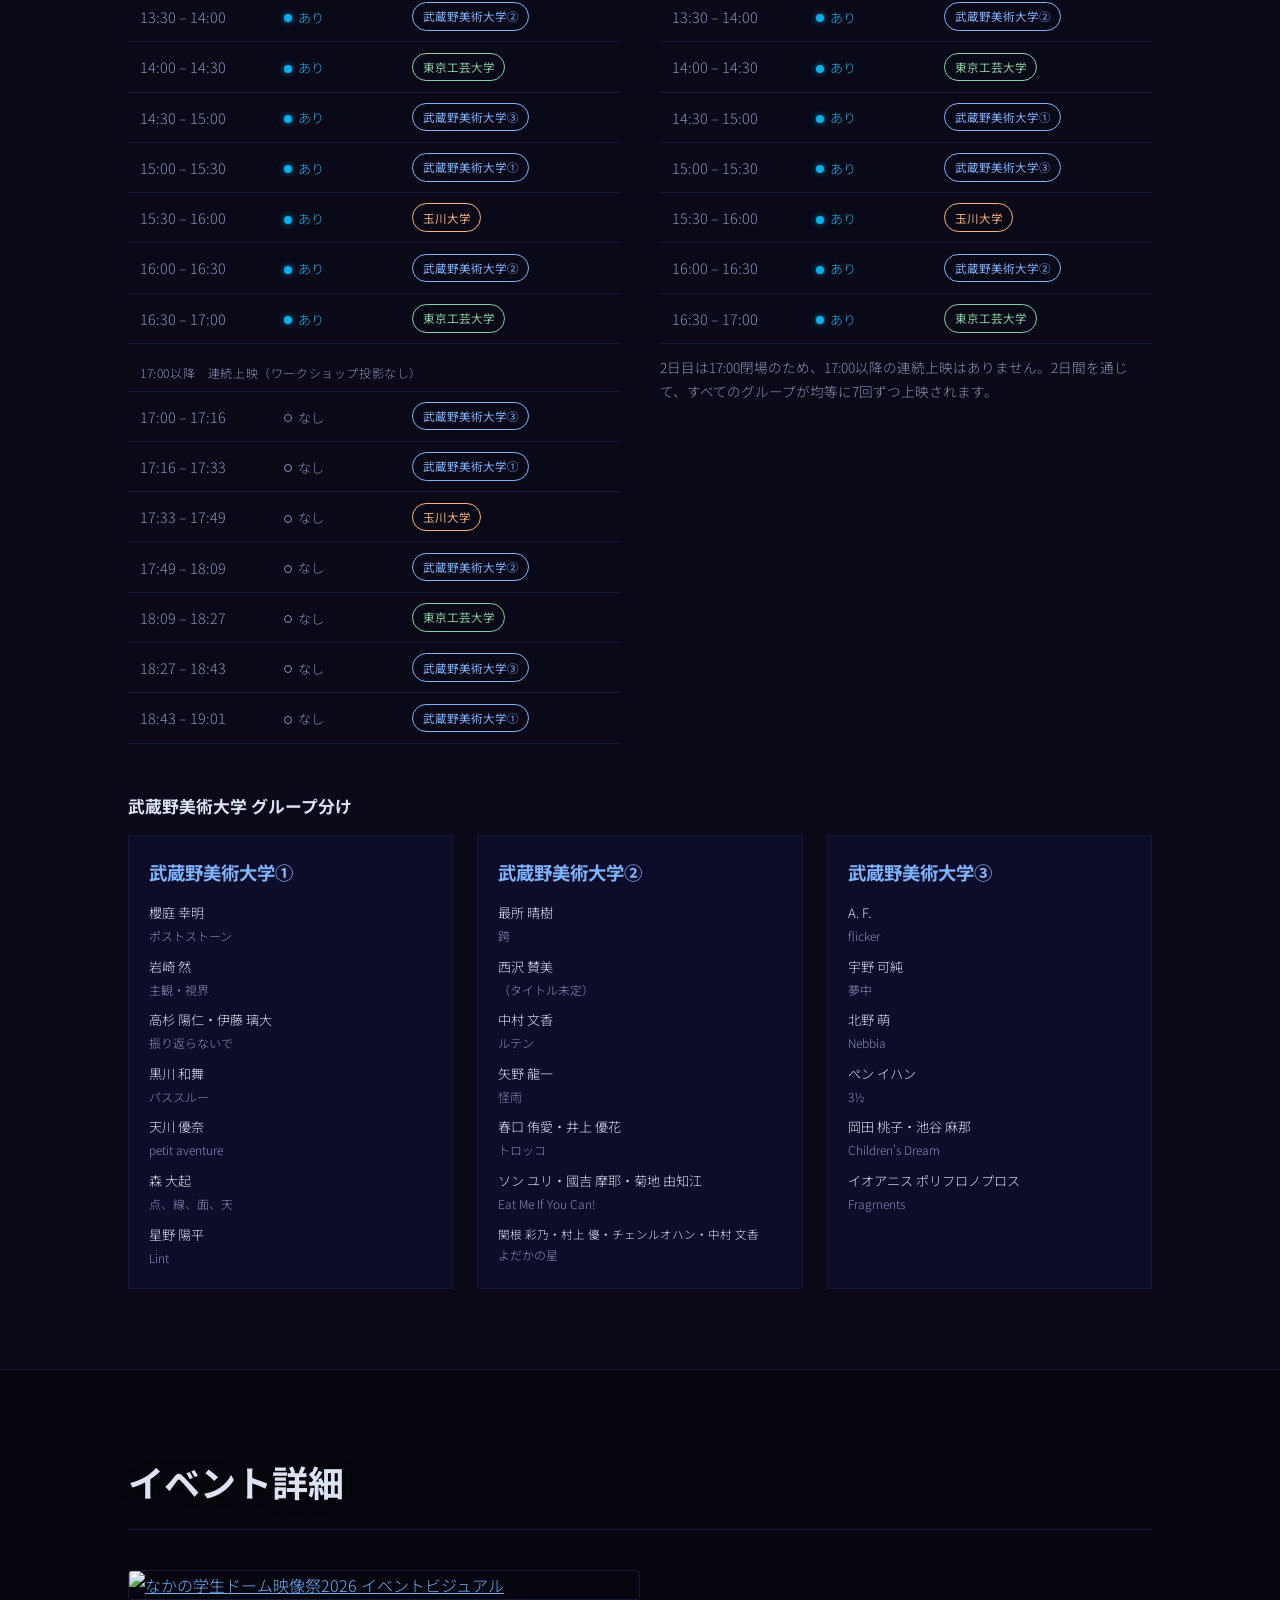
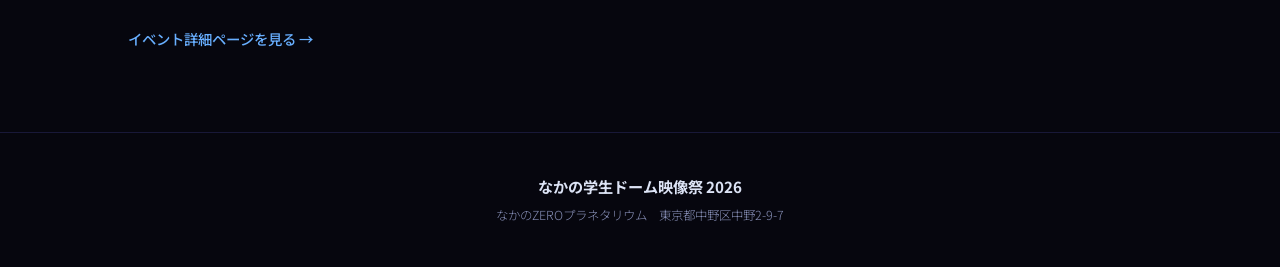
==== commit eab01941: "Updated" ====
--- a/index.html
+++ b/index.html
@@ -75,7 +75,7 @@
             <div class="info-row">
               <dt>主催</dt>
               <dd>
-                <span class="dd-line">なかのZERO指定管理者（なかの応援パートナーズ）</span>
+                <span class="dd-line">なかの応援パートナーズ</span>
               </dd>
               <dt>協力</dt>
               <dd>
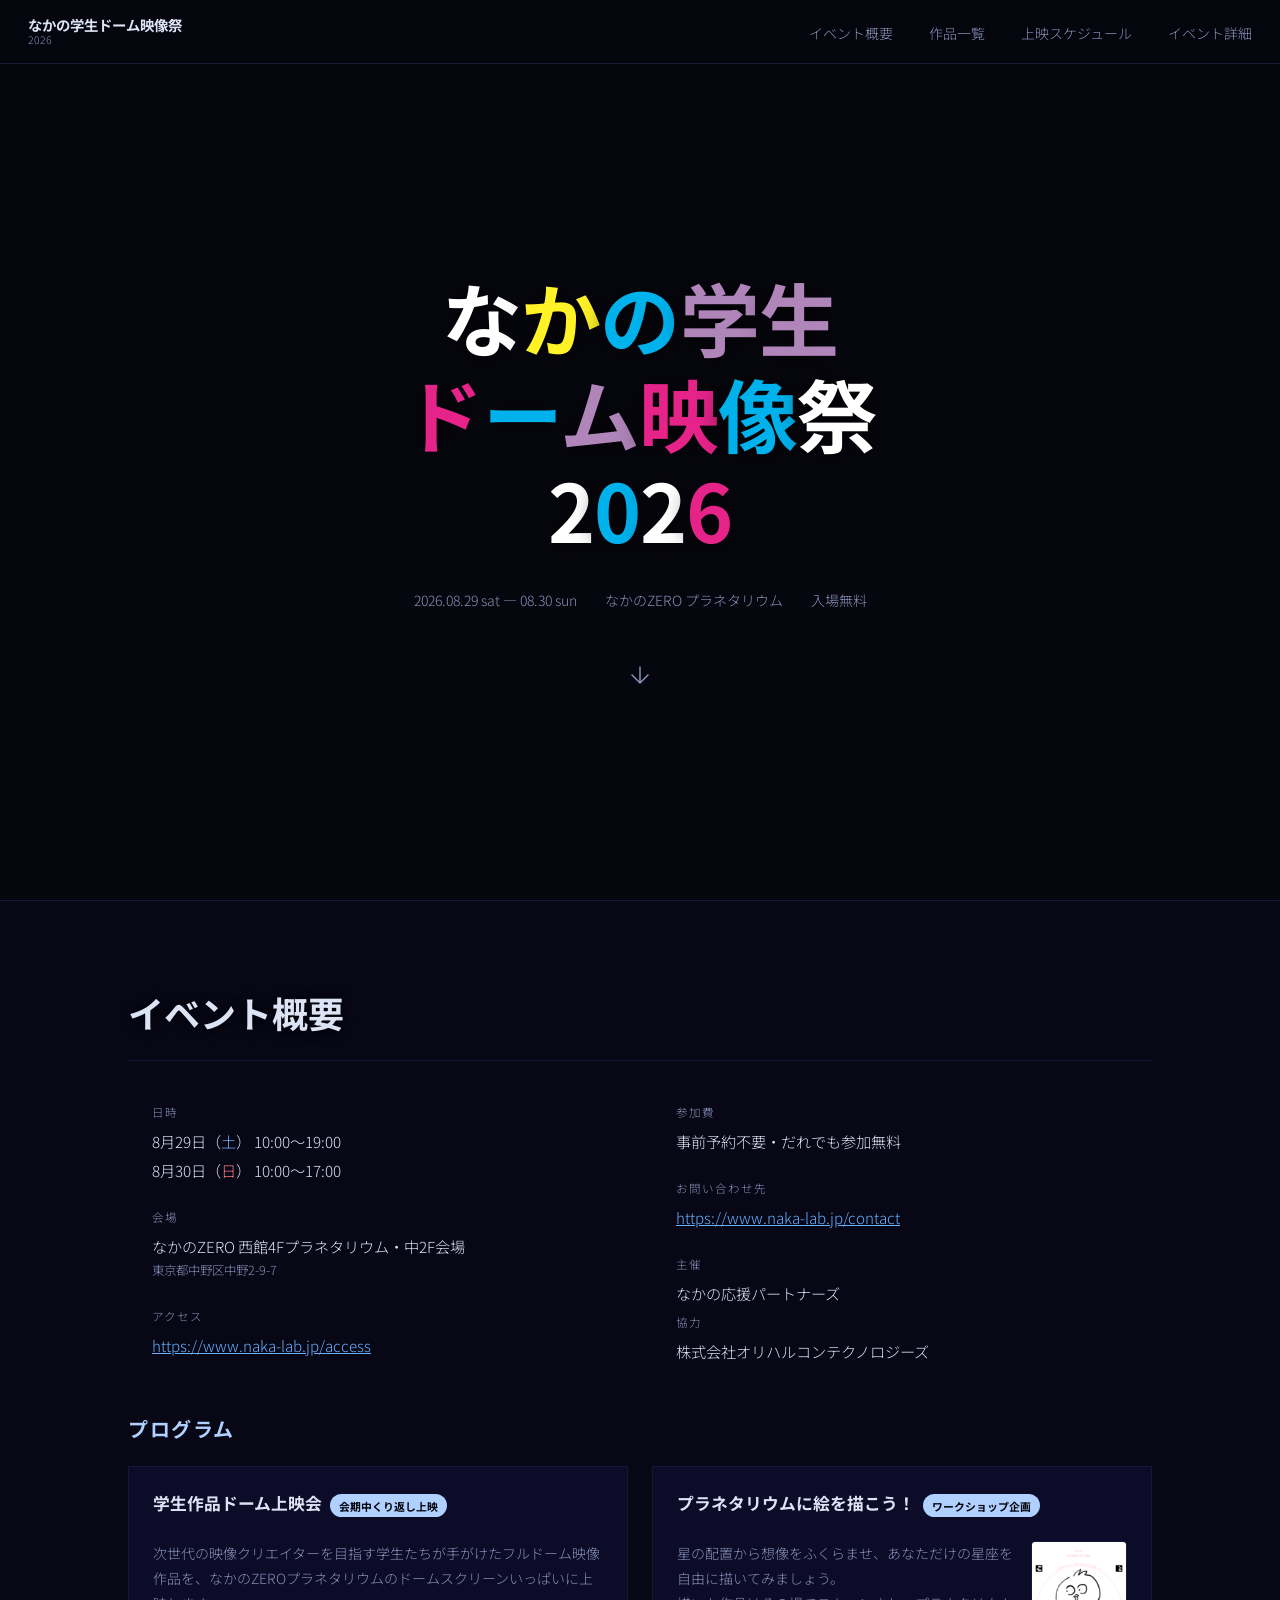
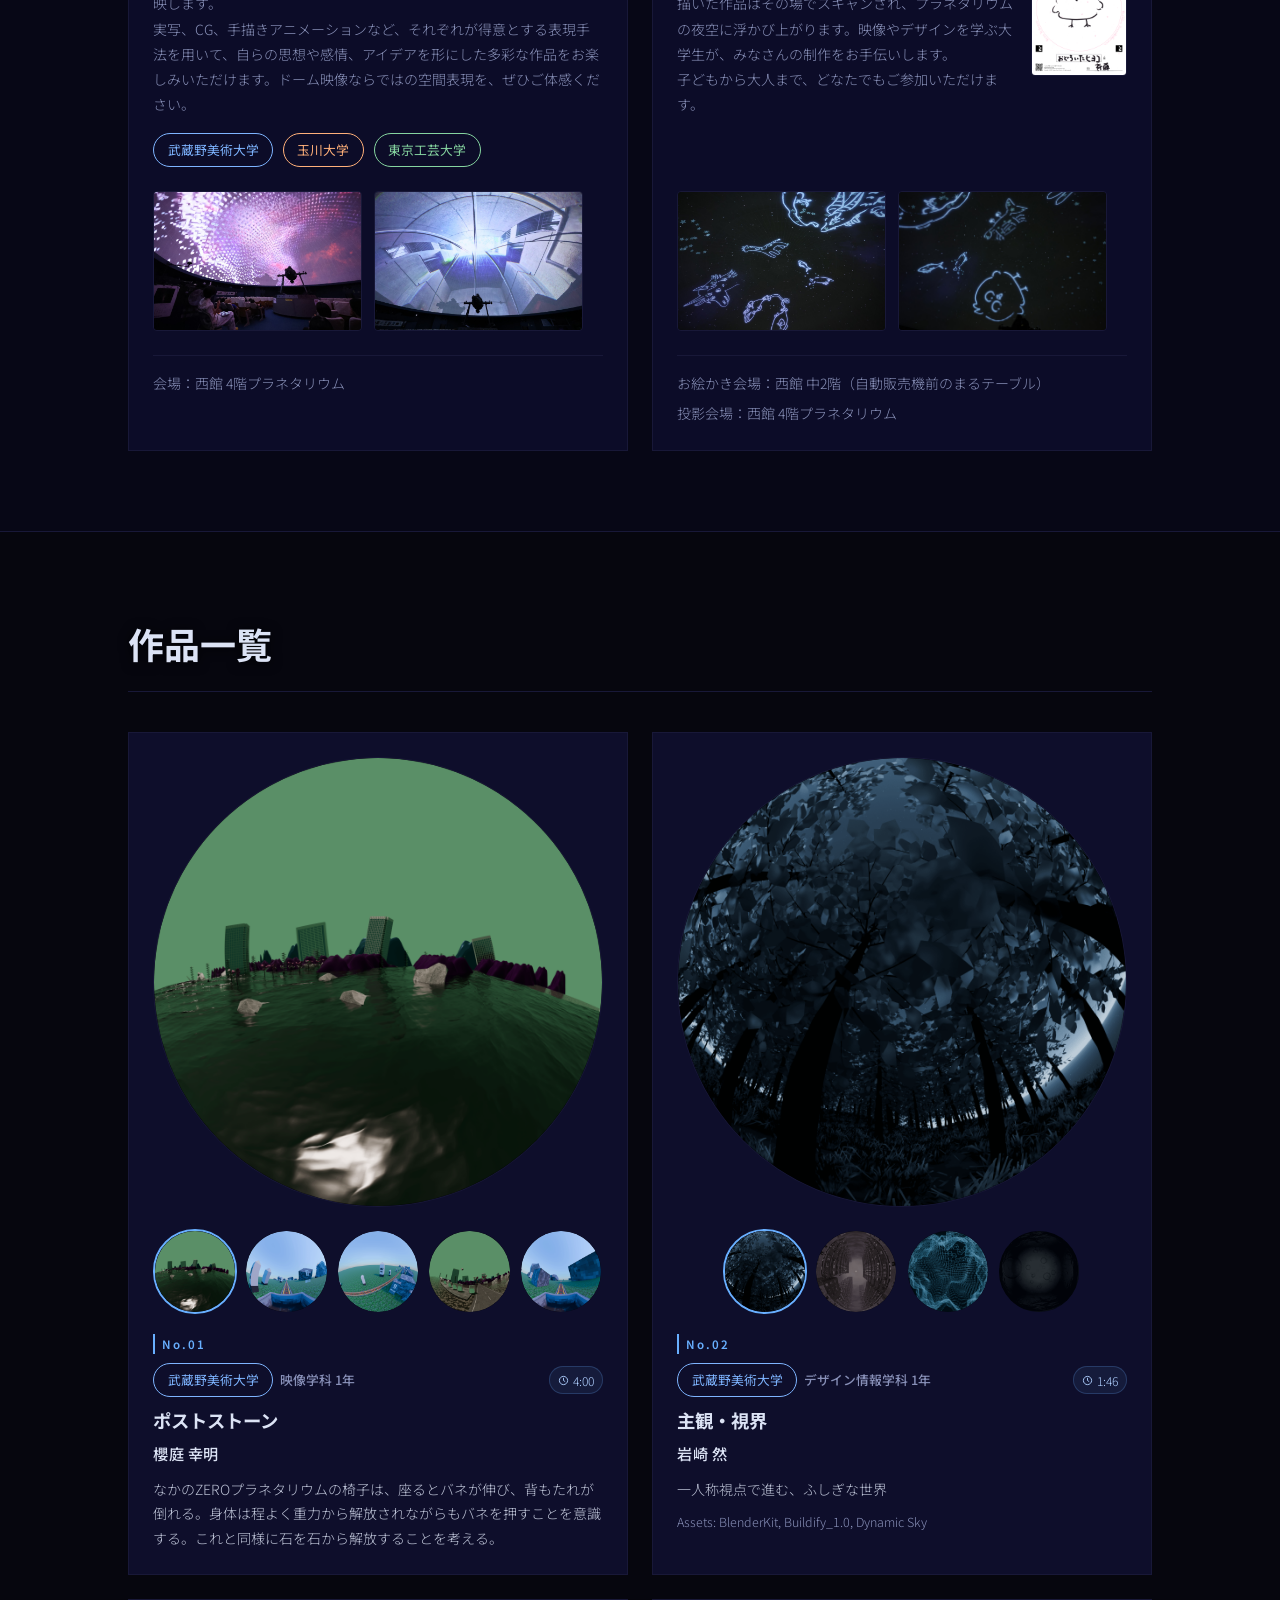
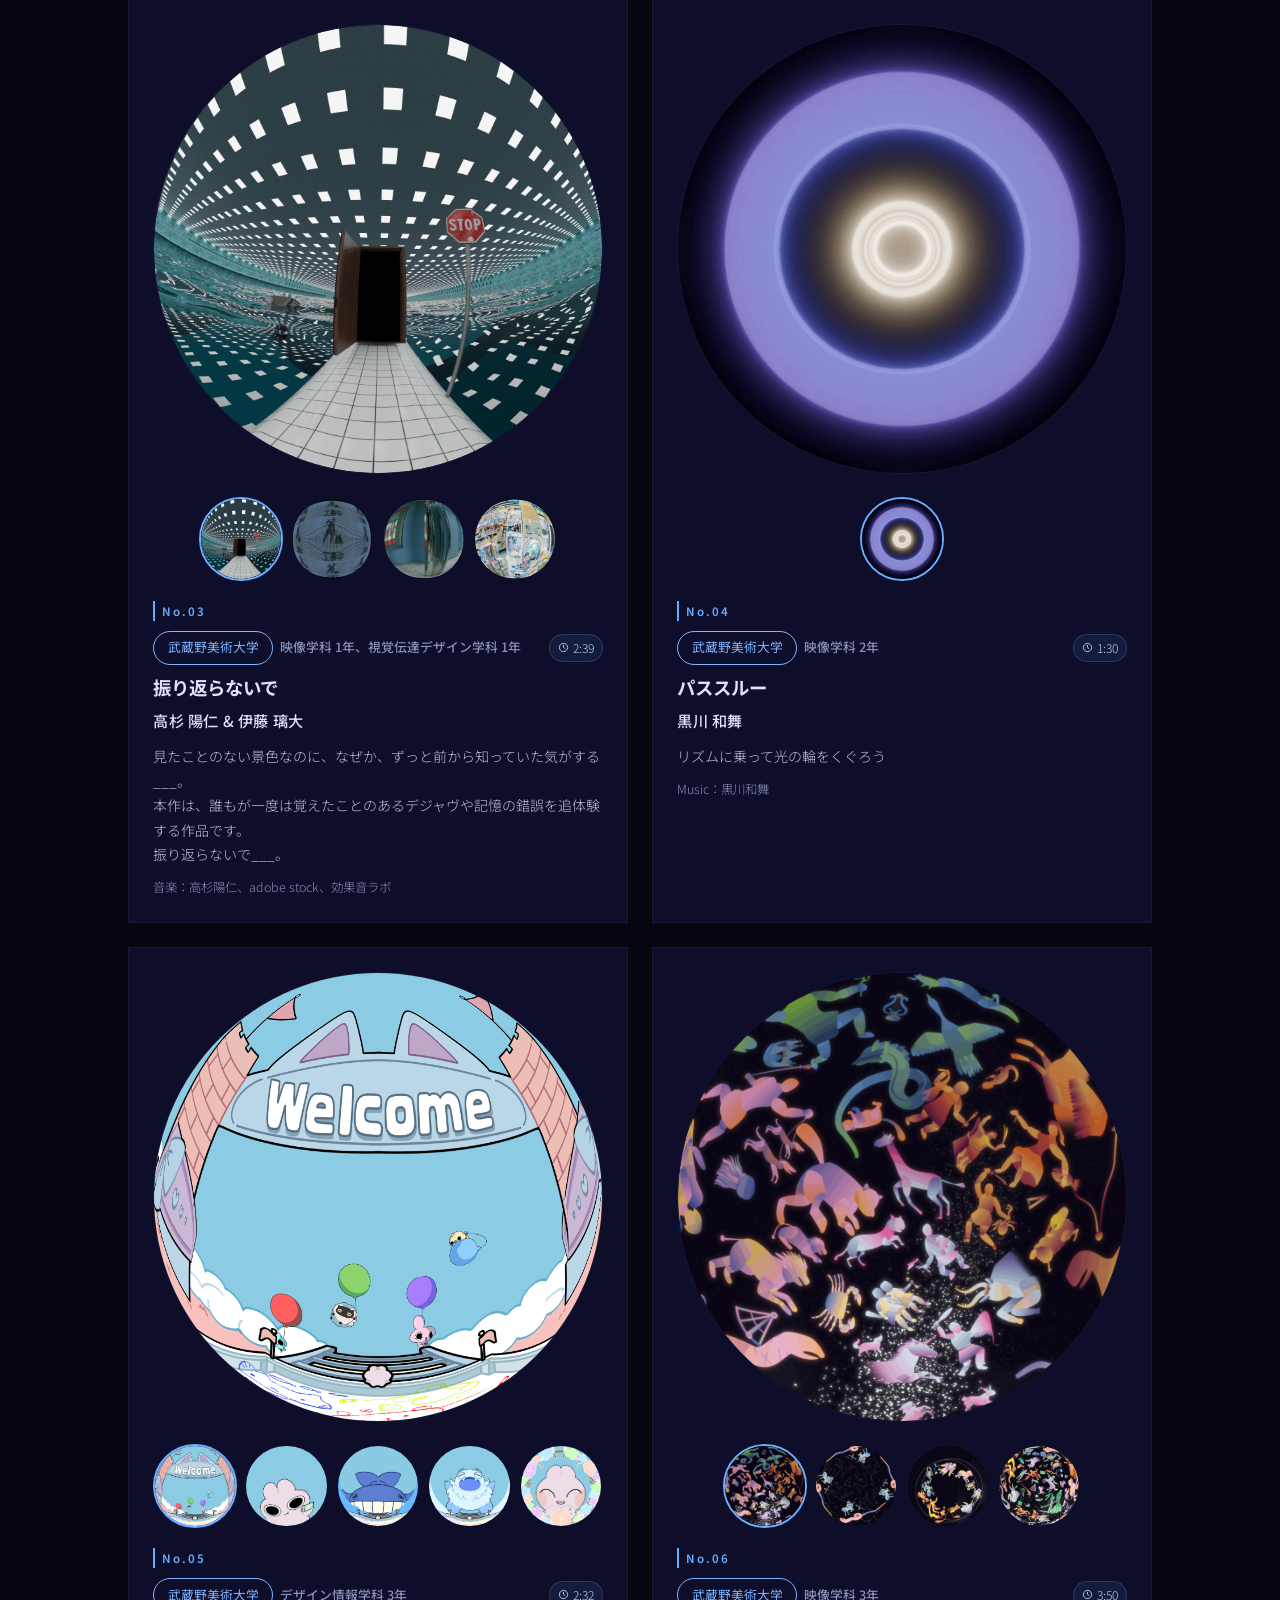
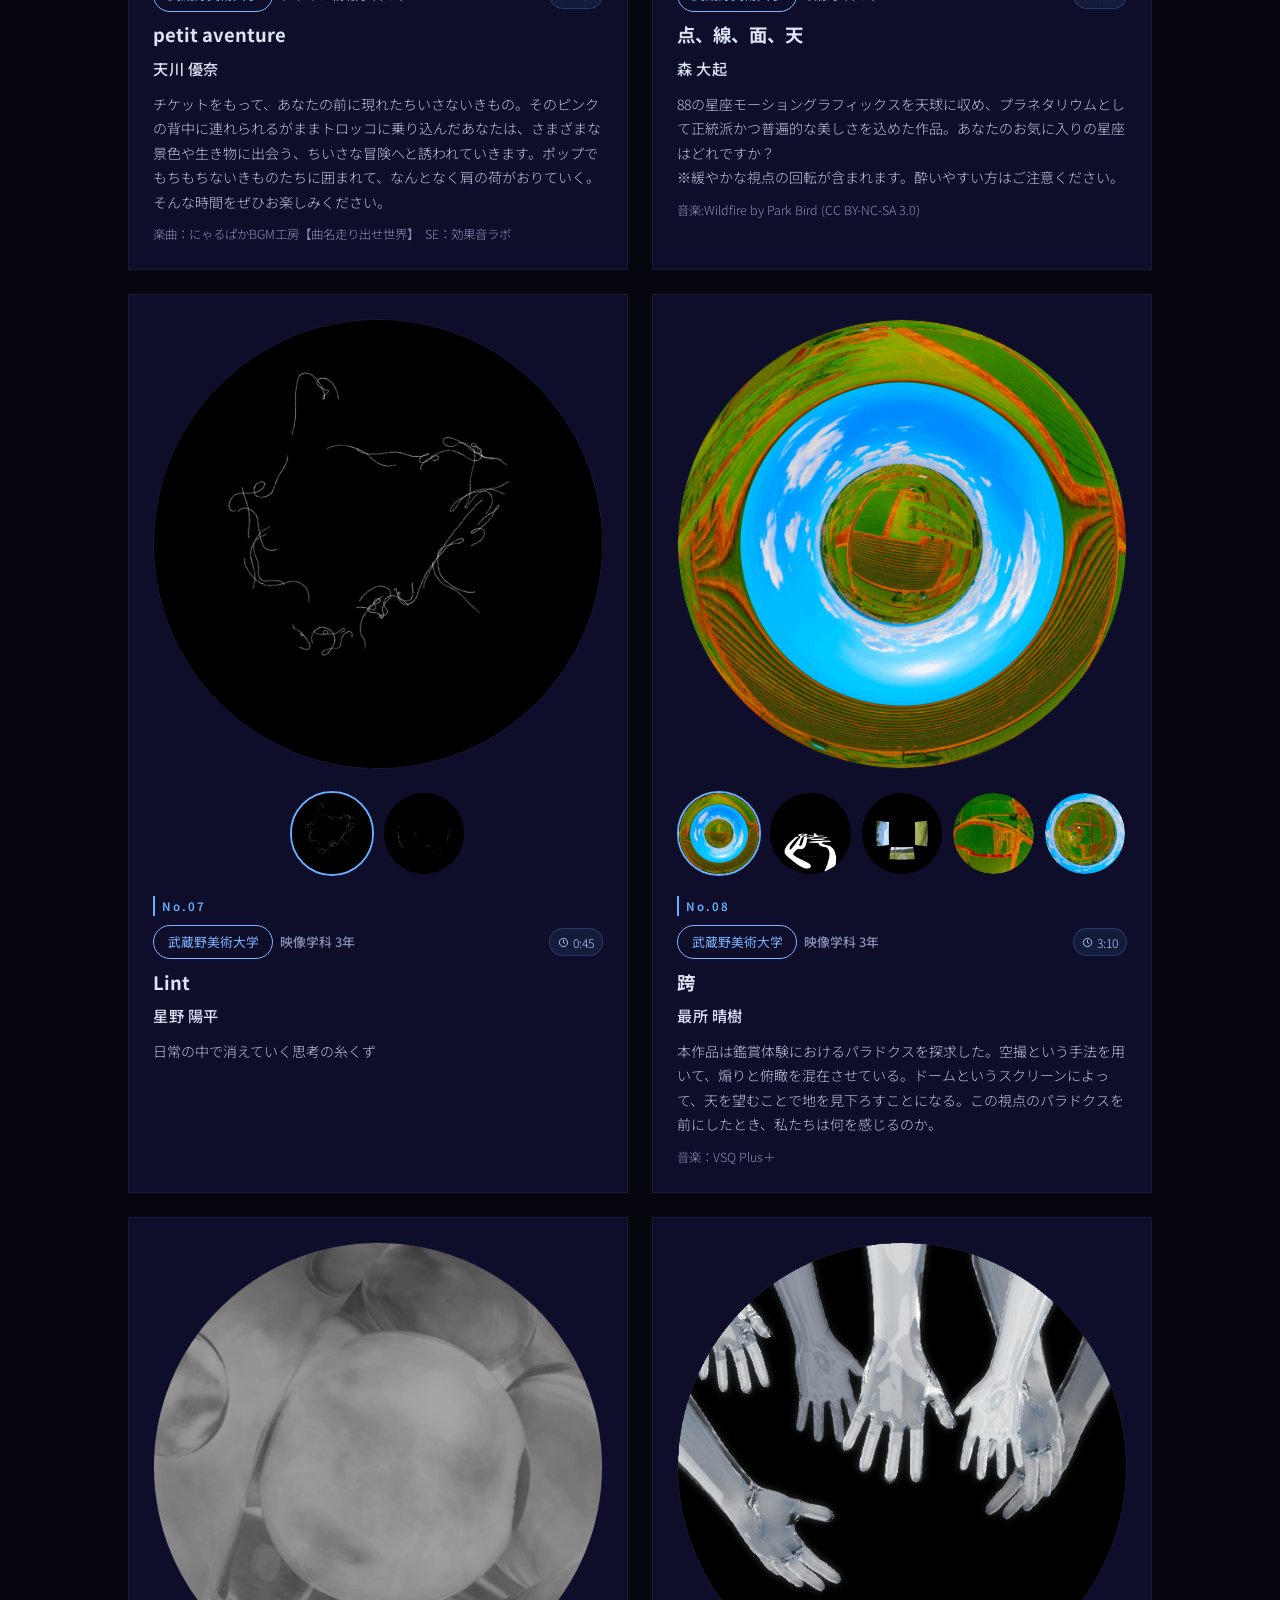
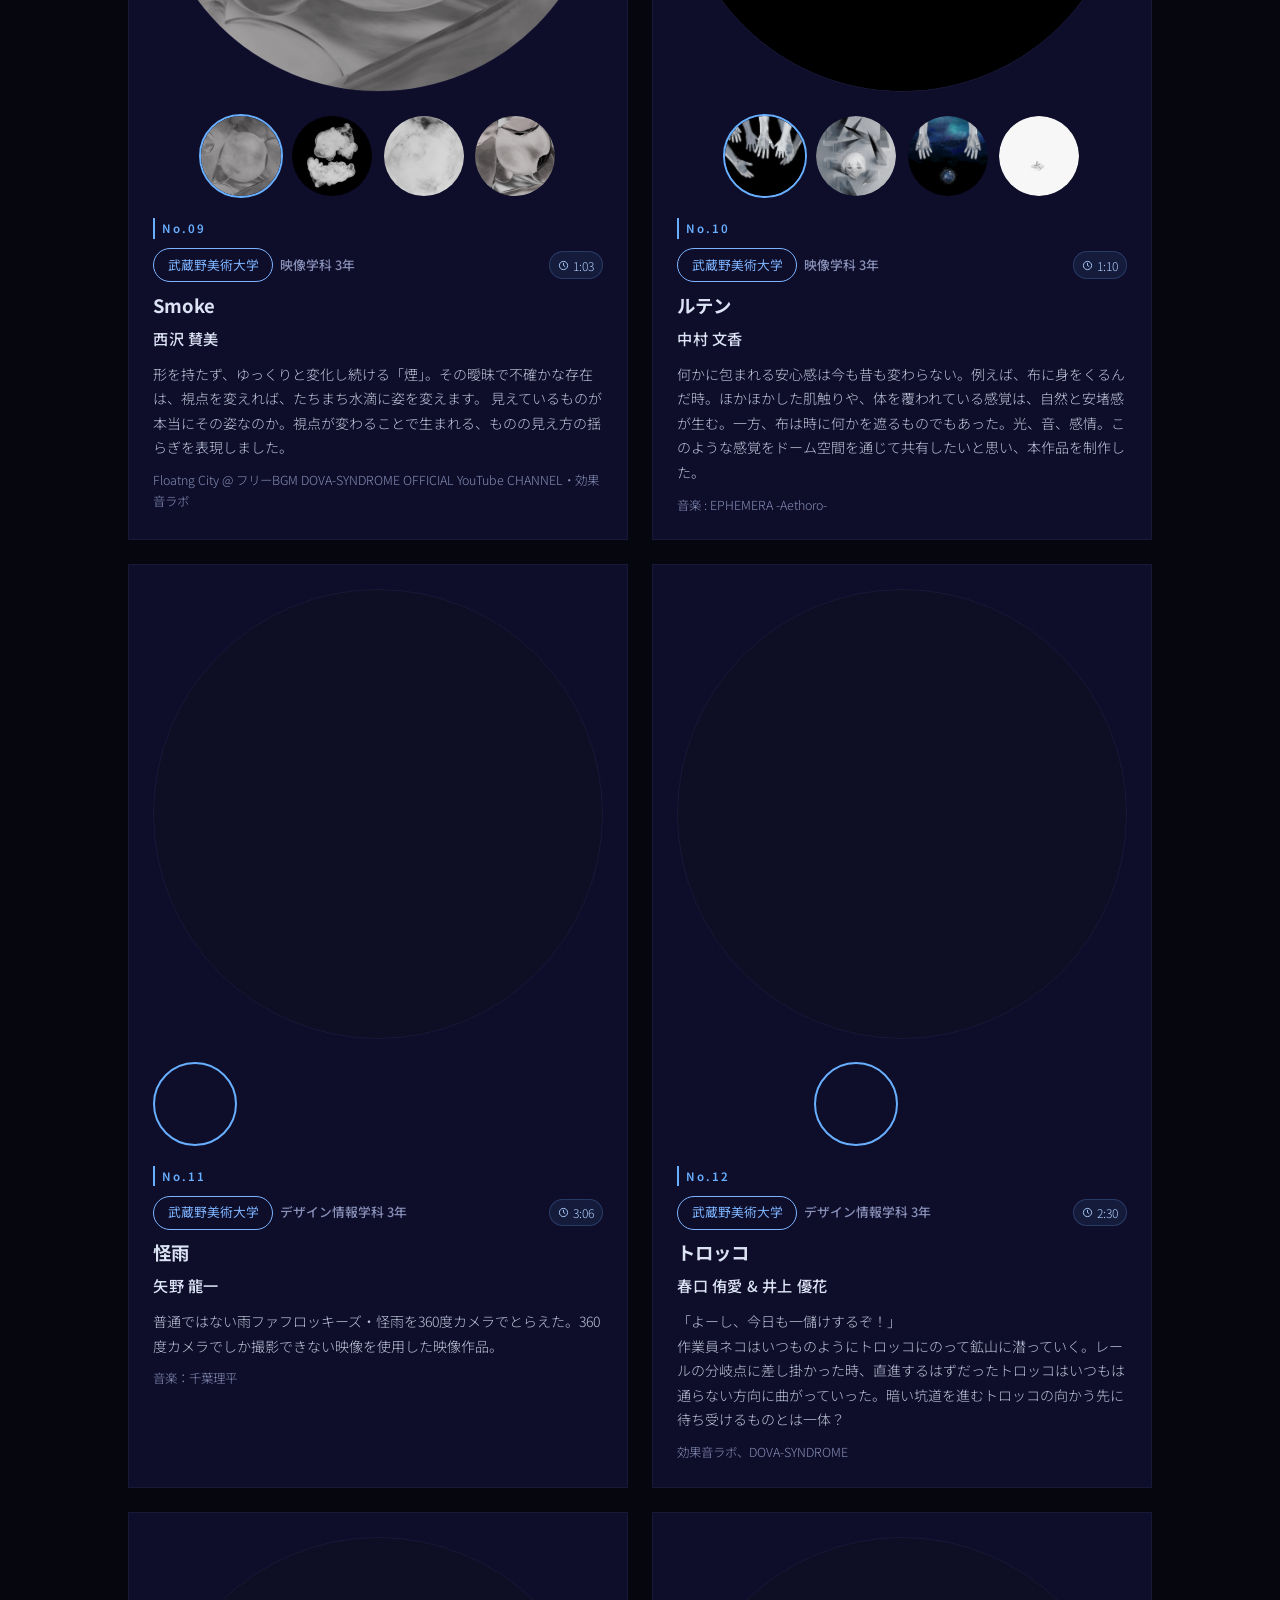
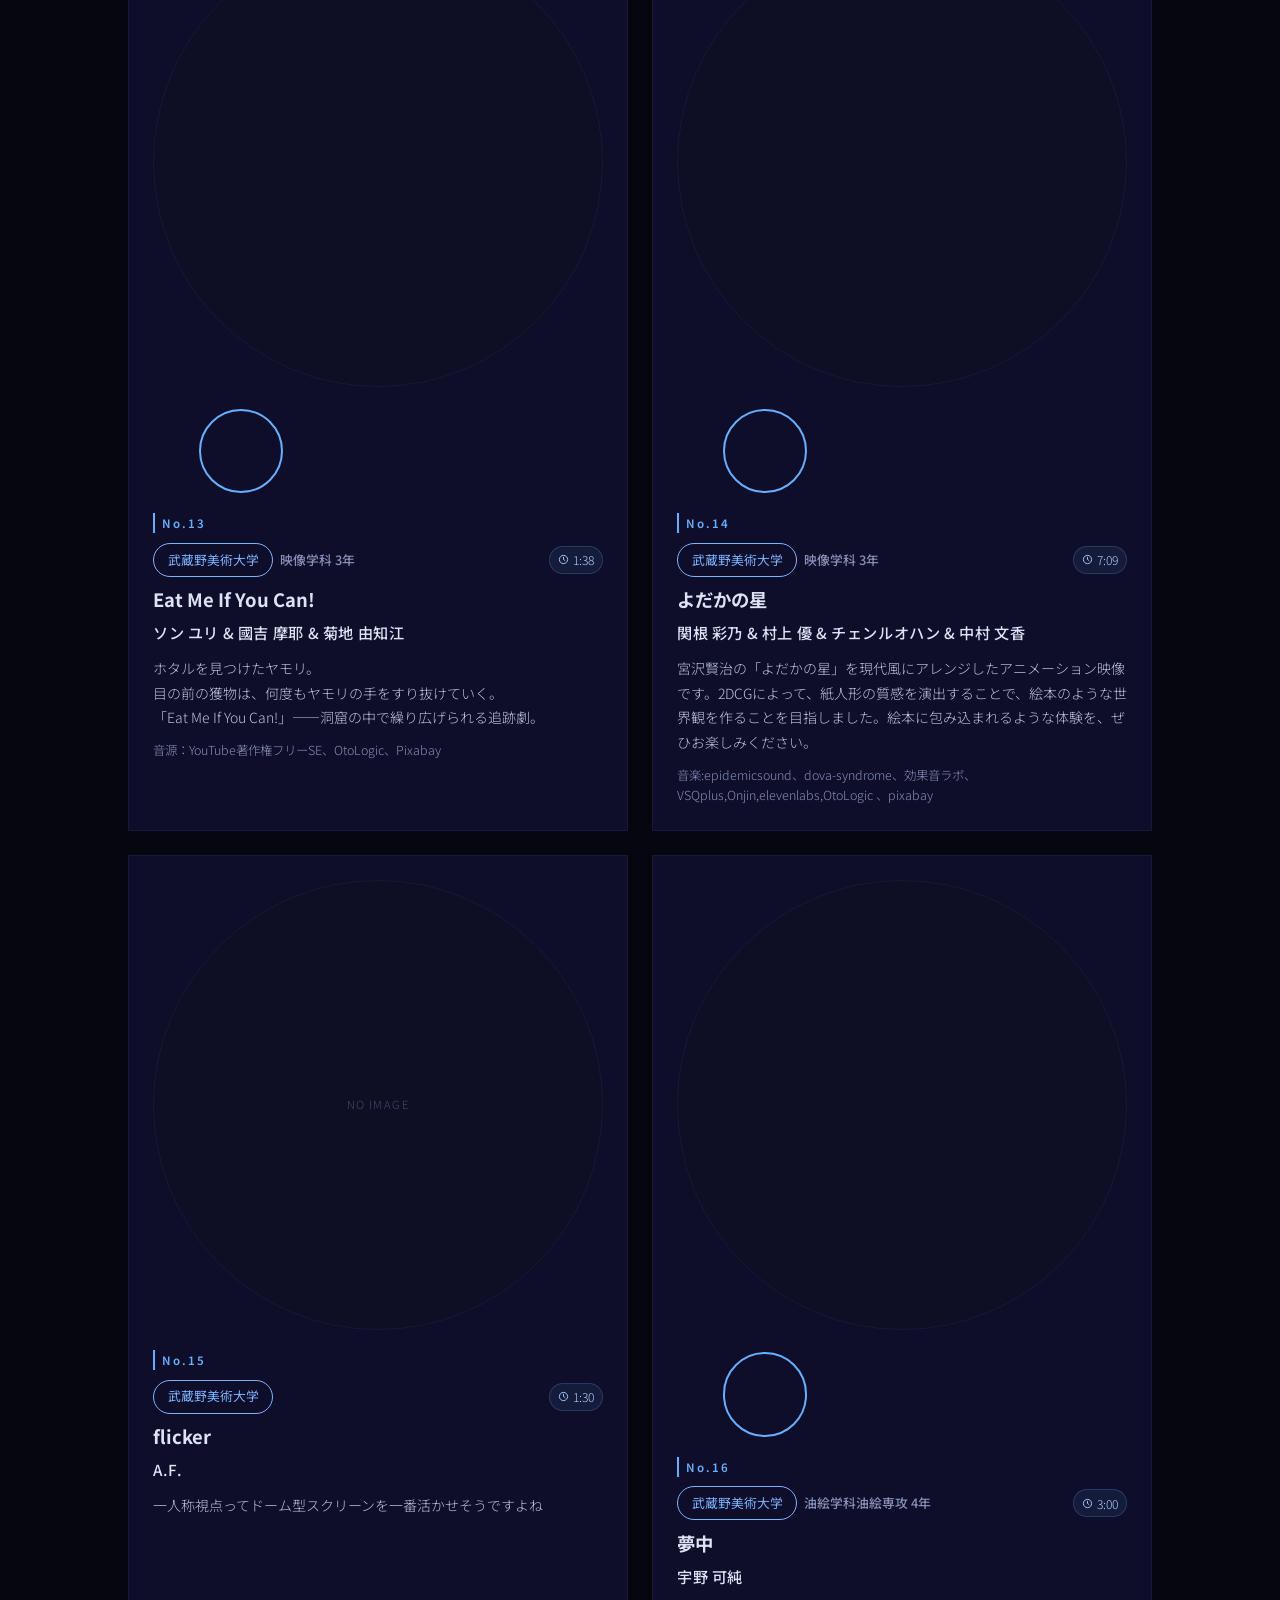
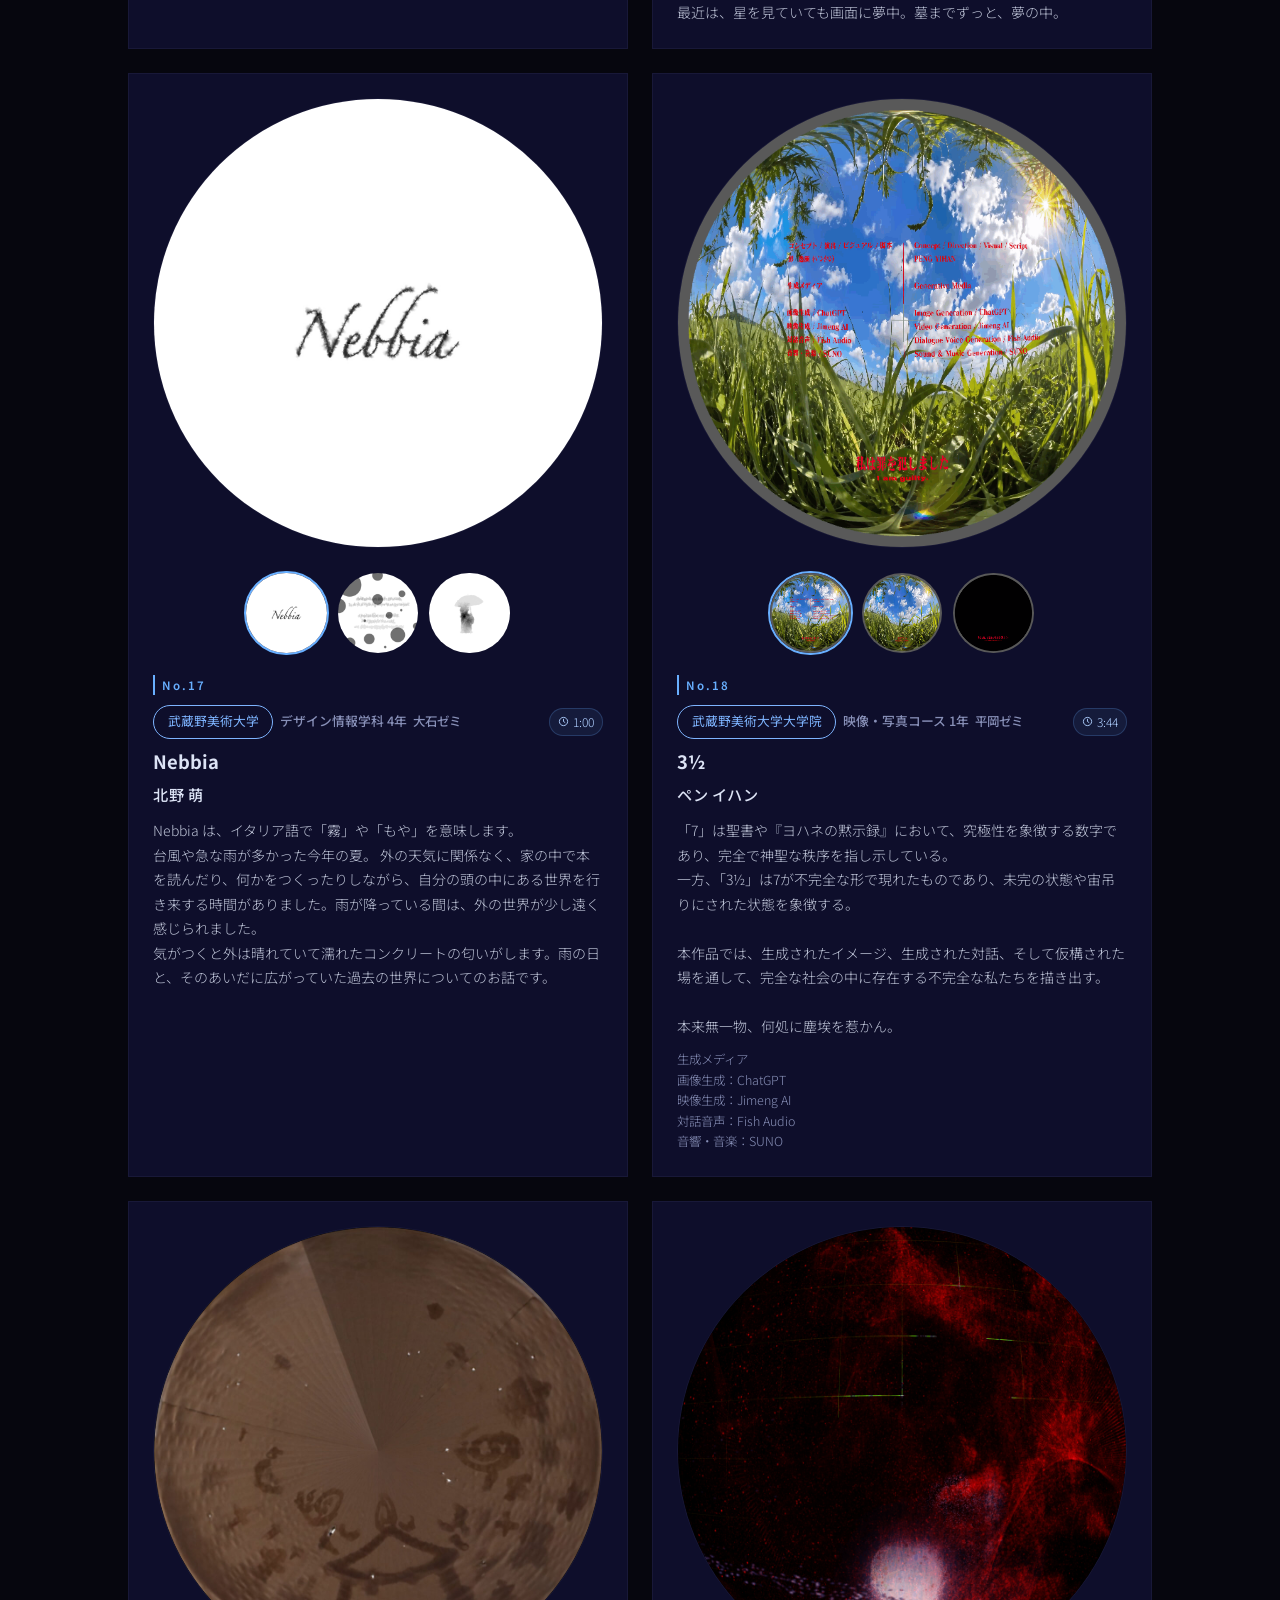
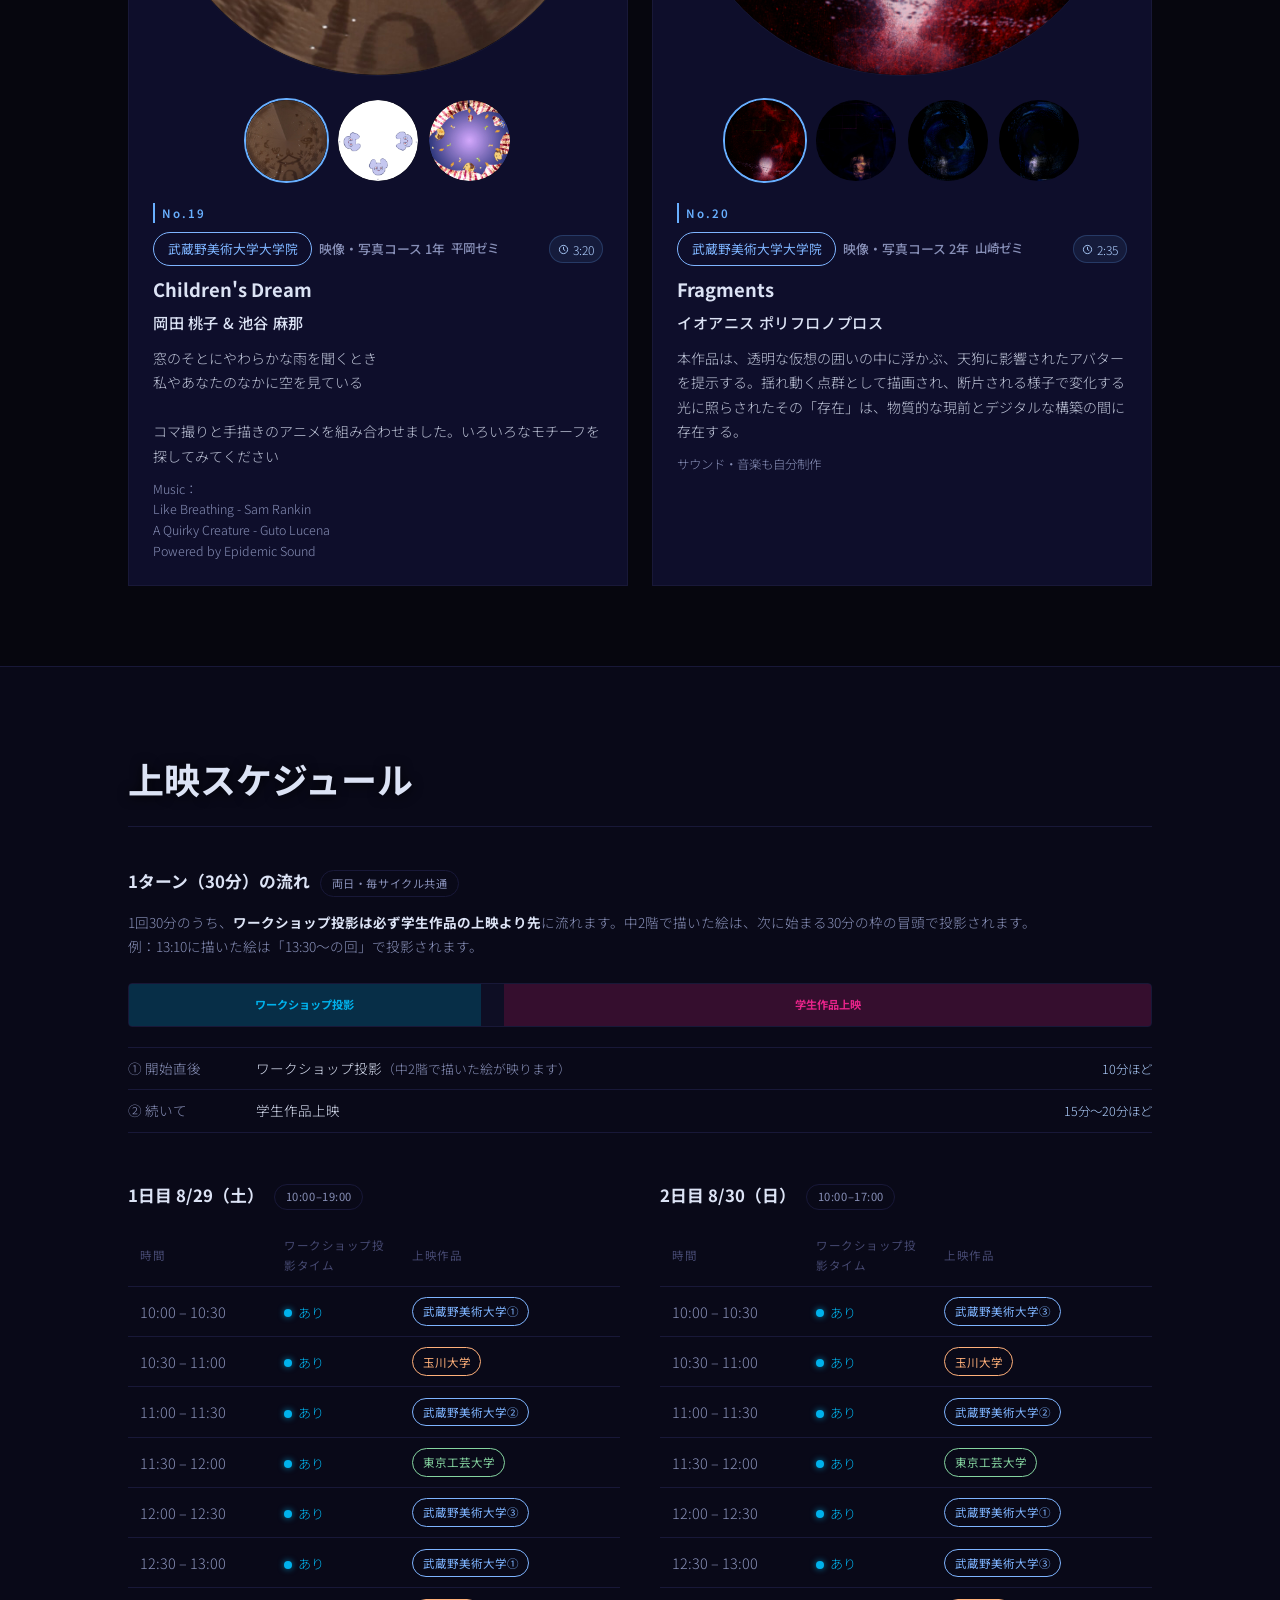
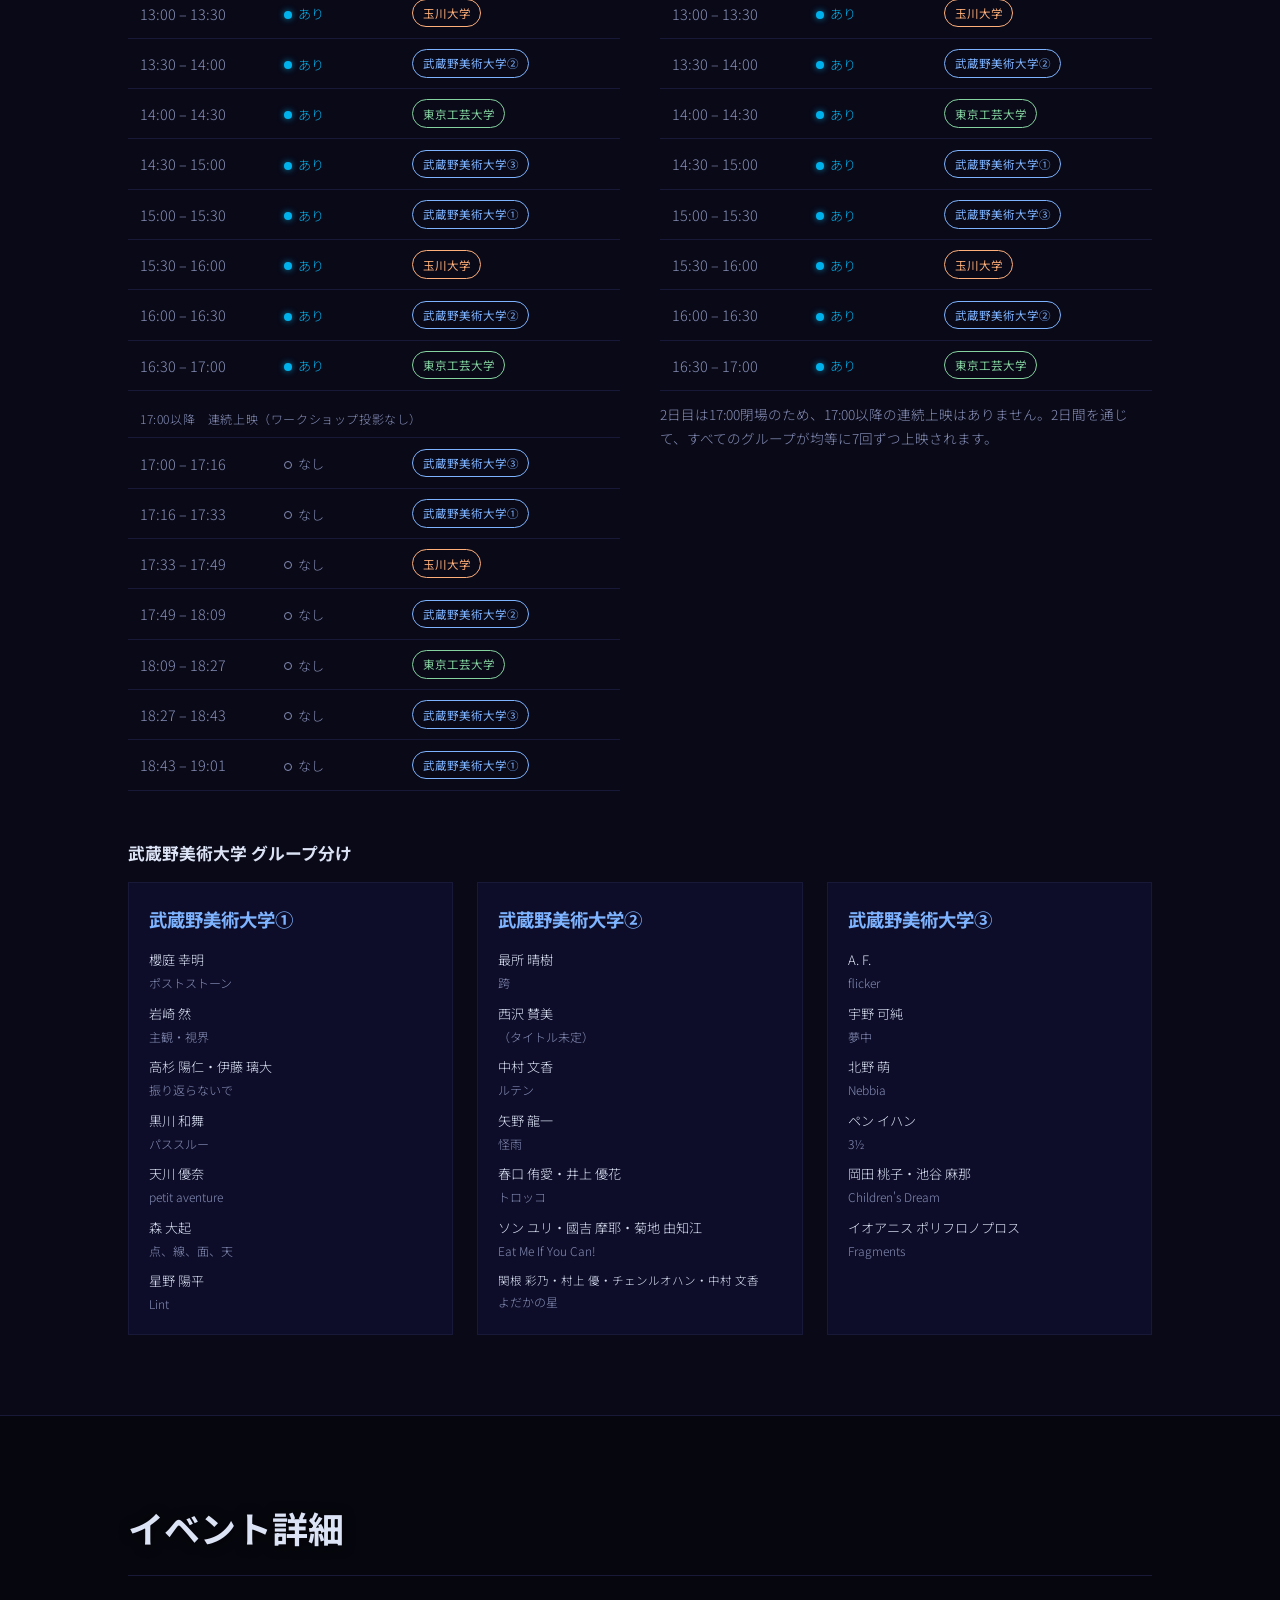
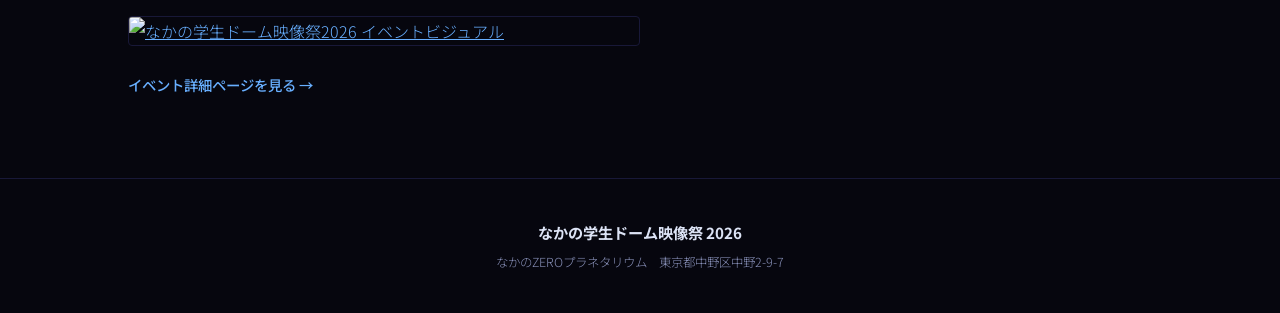
==== commit b6cae797: "Updated" ====
--- a/index.html
+++ b/index.html
@@ -58,36 +58,46 @@
       <div class="container">
         <h2 class="section-heading">イベント概要</h2>
         <dl class="info-list">
-            <div class="info-row">
-              <dt>日時</dt>
-              <dd>
-                <span class="dd-line">8月29日（<span class="day-sat">土</span>） 10:00〜19:00</span>
-                <span class="dd-line">8月30日（<span class="day-sun">日</span>） 10:00〜17:00</span>
-              </dd>
-            </div>
-            <div class="info-row">
-              <dt>会場</dt>
-              <dd>
-                なかのZERO 西館4Fプラネタリウム・中2F会場
-                <span class="info-sub">東京都中野区中野2-9-7</span>
-              </dd>
-            </div>
-            <div class="info-row">
-              <dt>主催</dt>
-              <dd>
-                <span class="dd-line">なかの応援パートナーズ</span>
-              </dd>
-              <dt>協力</dt>
-              <dd>
-                <span class="dd-line">株式会社オリハルコンテクノロジーズ</span>
-              </dd>
-            </div>
-            <div class="info-row">
-              <dt>参加費</dt>
-              <dd>事前予約不要・だれでも参加無料</dd>
-              <dt>お問い合わせ先</dt>
-              <dd><a href="https://www.naka-lab.jp/contact" target="_blank" rel="noopener noreferrer">https://www.naka-lab.jp/contact</a></dd>
-            </div>            
+            <div class="info-col">
+              <div class="info-row">
+                <dt>日時</dt>
+                <dd>
+                  <span class="dd-line">8月29日（<span class="day-sat">土</span>） 10:00〜19:00</span>
+                  <span class="dd-line">8月30日（<span class="day-sun">日</span>） 10:00〜17:00</span>
+                </dd>
+              </div>
+              <div class="info-row">
+                <dt>会場</dt>
+                <dd>
+                  なかのZERO 西館4Fプラネタリウム・中2F会場
+                  <span class="info-sub">東京都中野区中野2-9-7</span>
+                </dd>
+              </div>
+              <div class="info-row">
+                <dt>アクセス</dt>
+                <dd><a href="https://www.naka-lab.jp/access" target="_blank" rel="noopener noreferrer">https://www.naka-lab.jp/access</a></dd>
+              </div>
+            </div>
+            <div class="info-col">
+              <div class="info-row">
+                <dt>参加費</dt>
+                <dd>事前予約不要・だれでも参加無料</dd>
+              </div>
+              <div class="info-row">
+                <dt>お問い合わせ先</dt>
+                <dd><a href="https://www.naka-lab.jp/contact" target="_blank" rel="noopener noreferrer">https://www.naka-lab.jp/contact</a></dd>
+              </div>
+              <div class="info-row">
+                <dt>主催</dt>
+                <dd>
+                  <span class="dd-line">なかの応援パートナーズ</span>
+                </dd>
+                <dt>協力</dt>
+                <dd>
+                  <span class="dd-line">株式会社オリハルコンテクノロジーズ</span>
+                </dd>
+              </div>
+            </div>
         </dl>
         <div class="about-programs">
           <h3 class="sub-heading">プログラム</h3>
--- a/style.css
+++ b/style.css
@@ -248,11 +248,16 @@
    ABOUT
    =========================== */
 .info-list {
-  display: grid;
-  grid-template-columns: repeat(2, 1fr);
-  gap: 1.5rem 3rem;
+  display: flex;
+  gap: 3rem;
   padding-left: 1.5rem;
   margin-bottom: 3rem;
+}
+.info-col {
+  display: flex;
+  flex-direction: column;
+  gap: 1.5rem;
+  flex: 1;
 }
 .info-row {
   display: flex;
@@ -360,7 +365,7 @@
   color: var(--bg);
   background: var(--accent-soft);
   border: none;
-  border-radius: var(--radius);
+  border-radius: 999px;
   padding: 0.2rem 0.55rem;
   margin-left: 0.5rem;
   vertical-align: middle;
@@ -934,7 +939,7 @@
 @media (max-width: 480px) {
   .hero-title { font-size: clamp(1.75rem, 10vw, 3rem); }
   .container { padding: 0 1rem; }
-  .info-list { grid-template-columns: 1fr; }
+  .info-list { flex-direction: column; gap: 1.5rem; }
   .nav-inner { padding: 0 1rem; }
   .nav-logo-main { font-size: 0.78rem; }
   .work-card { padding: 1rem; }
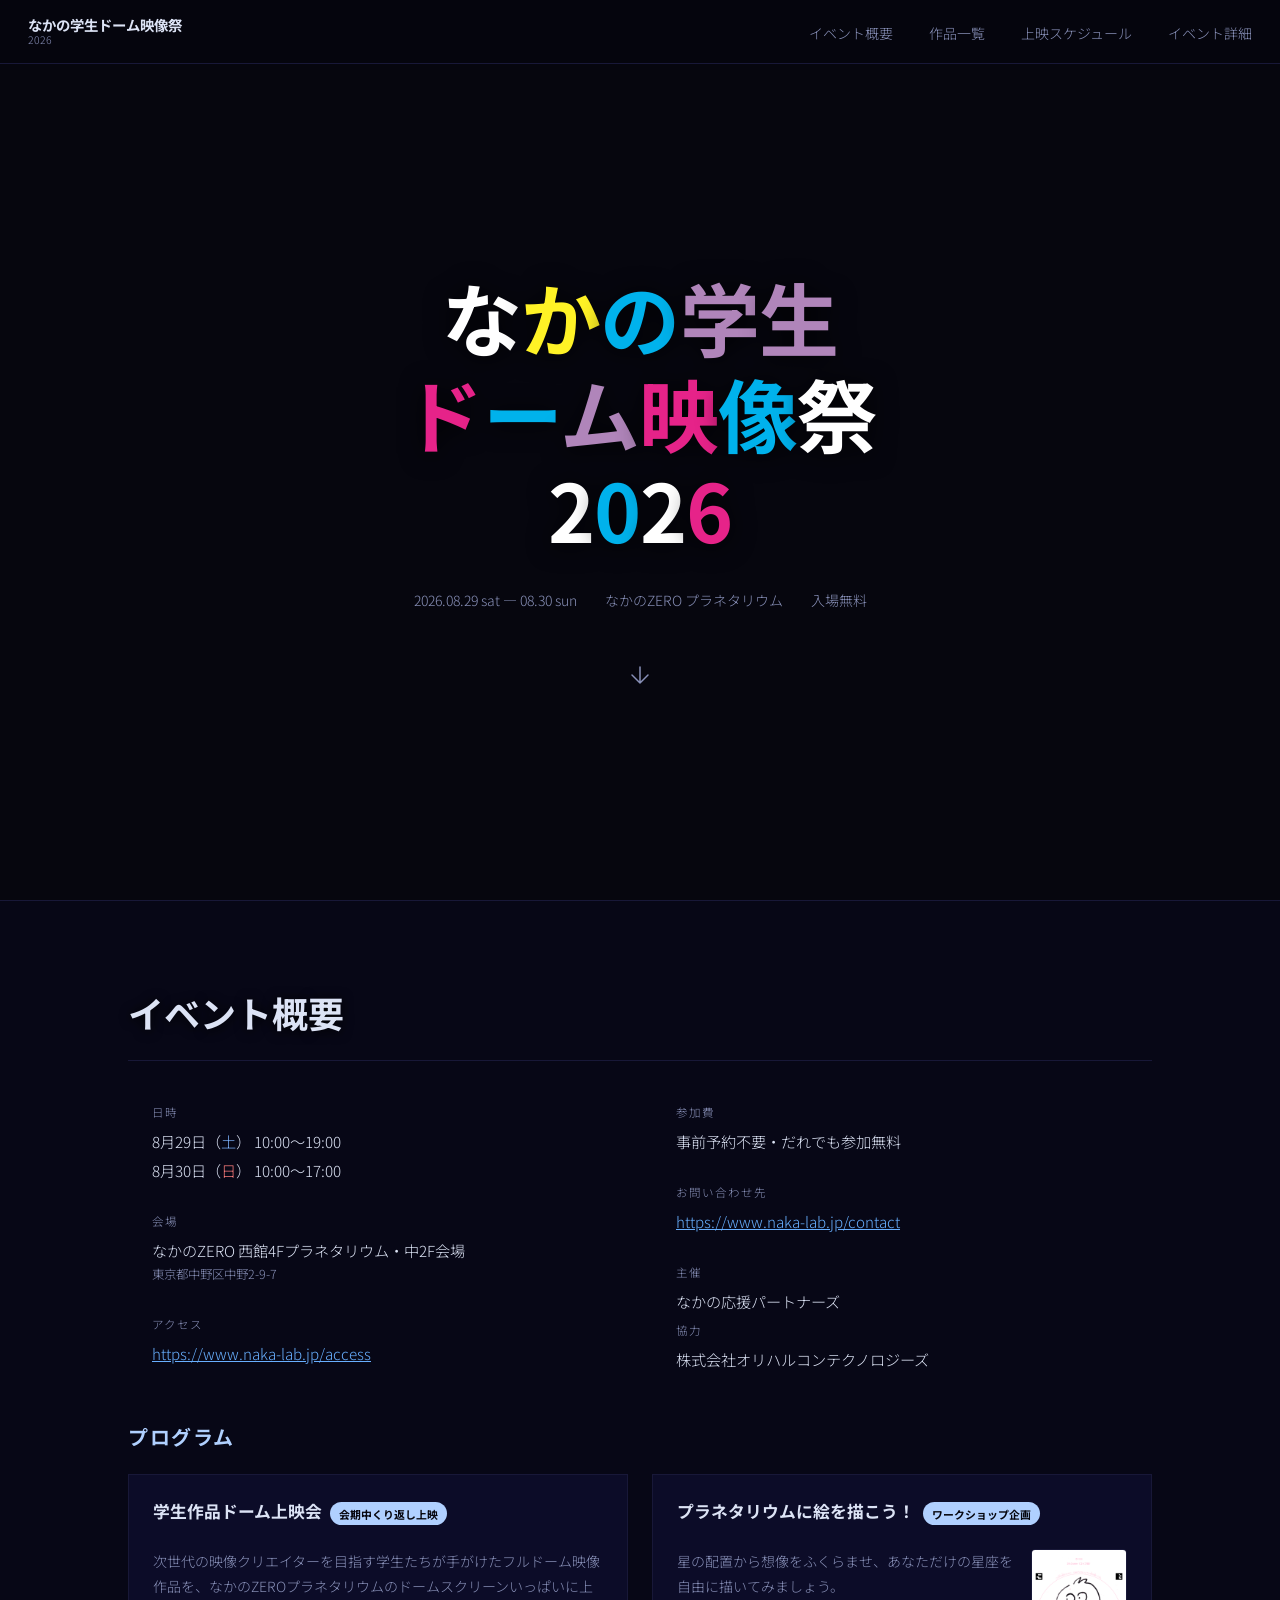
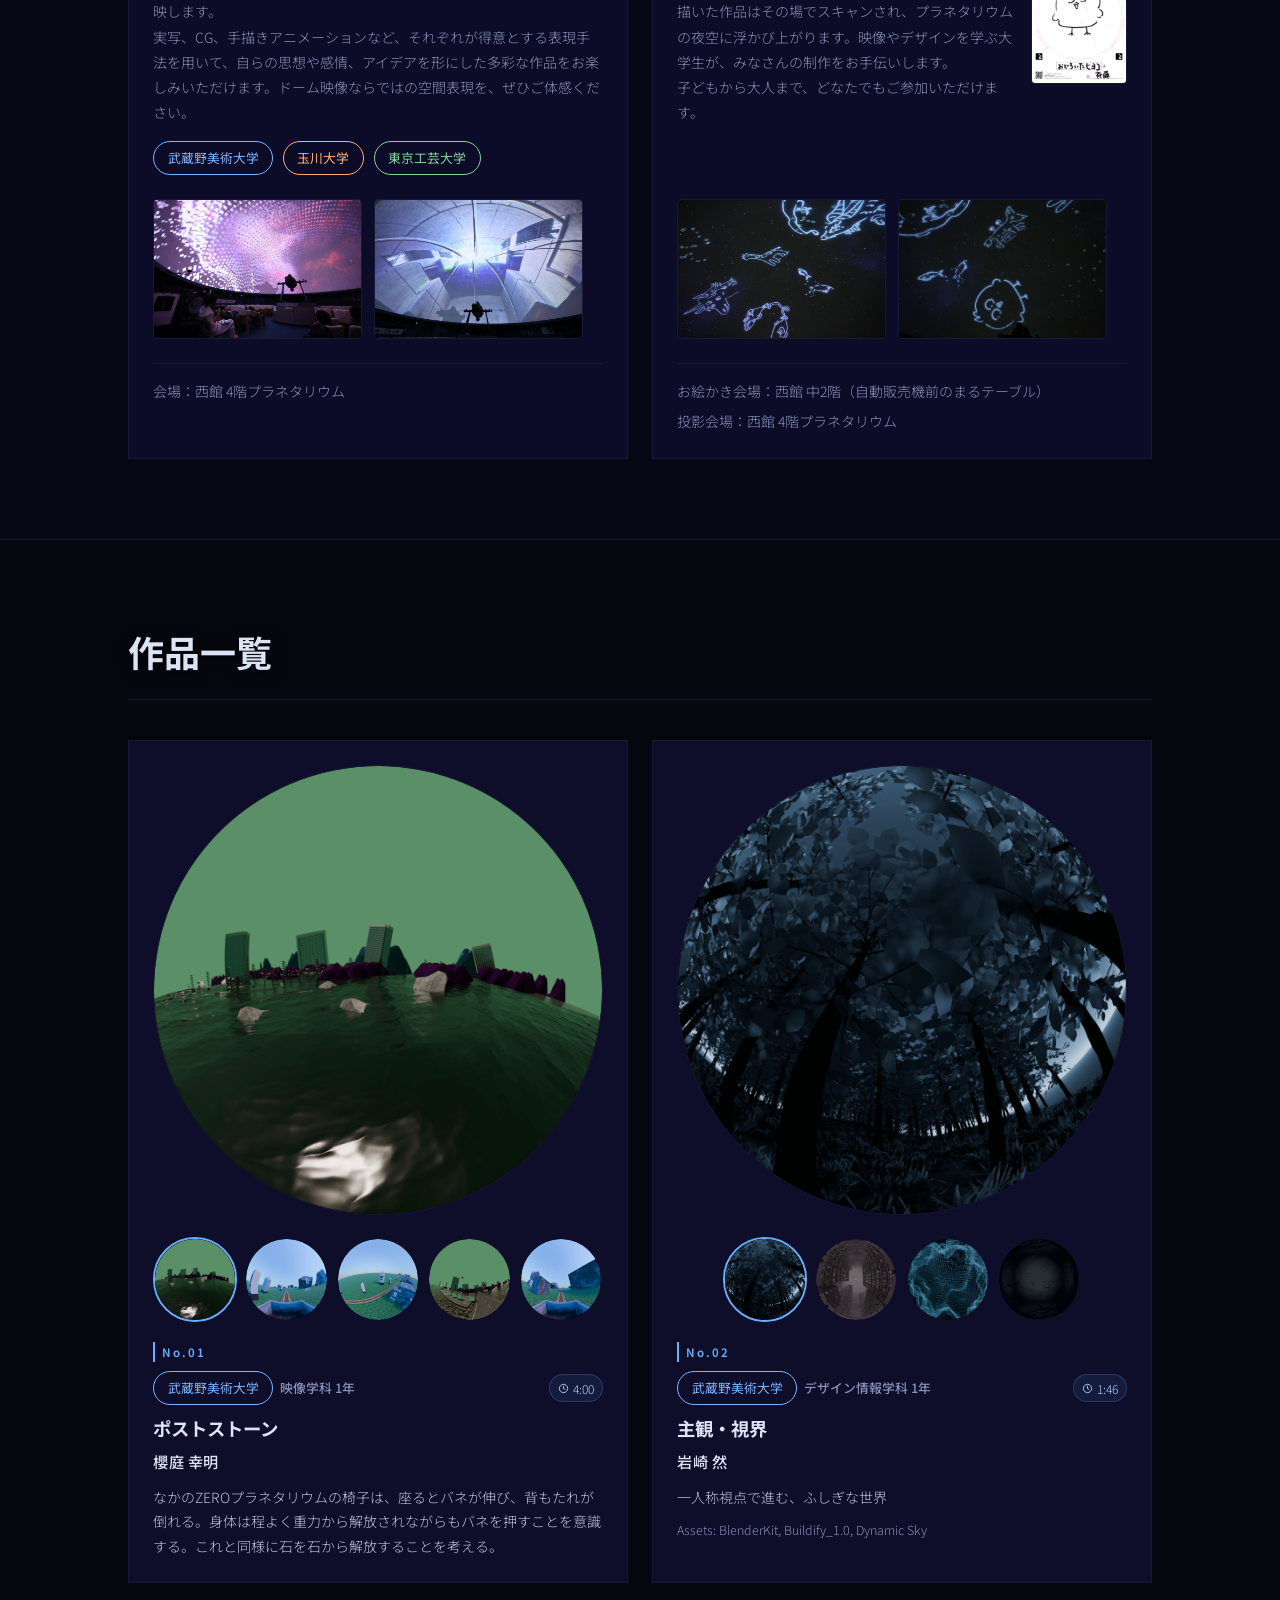
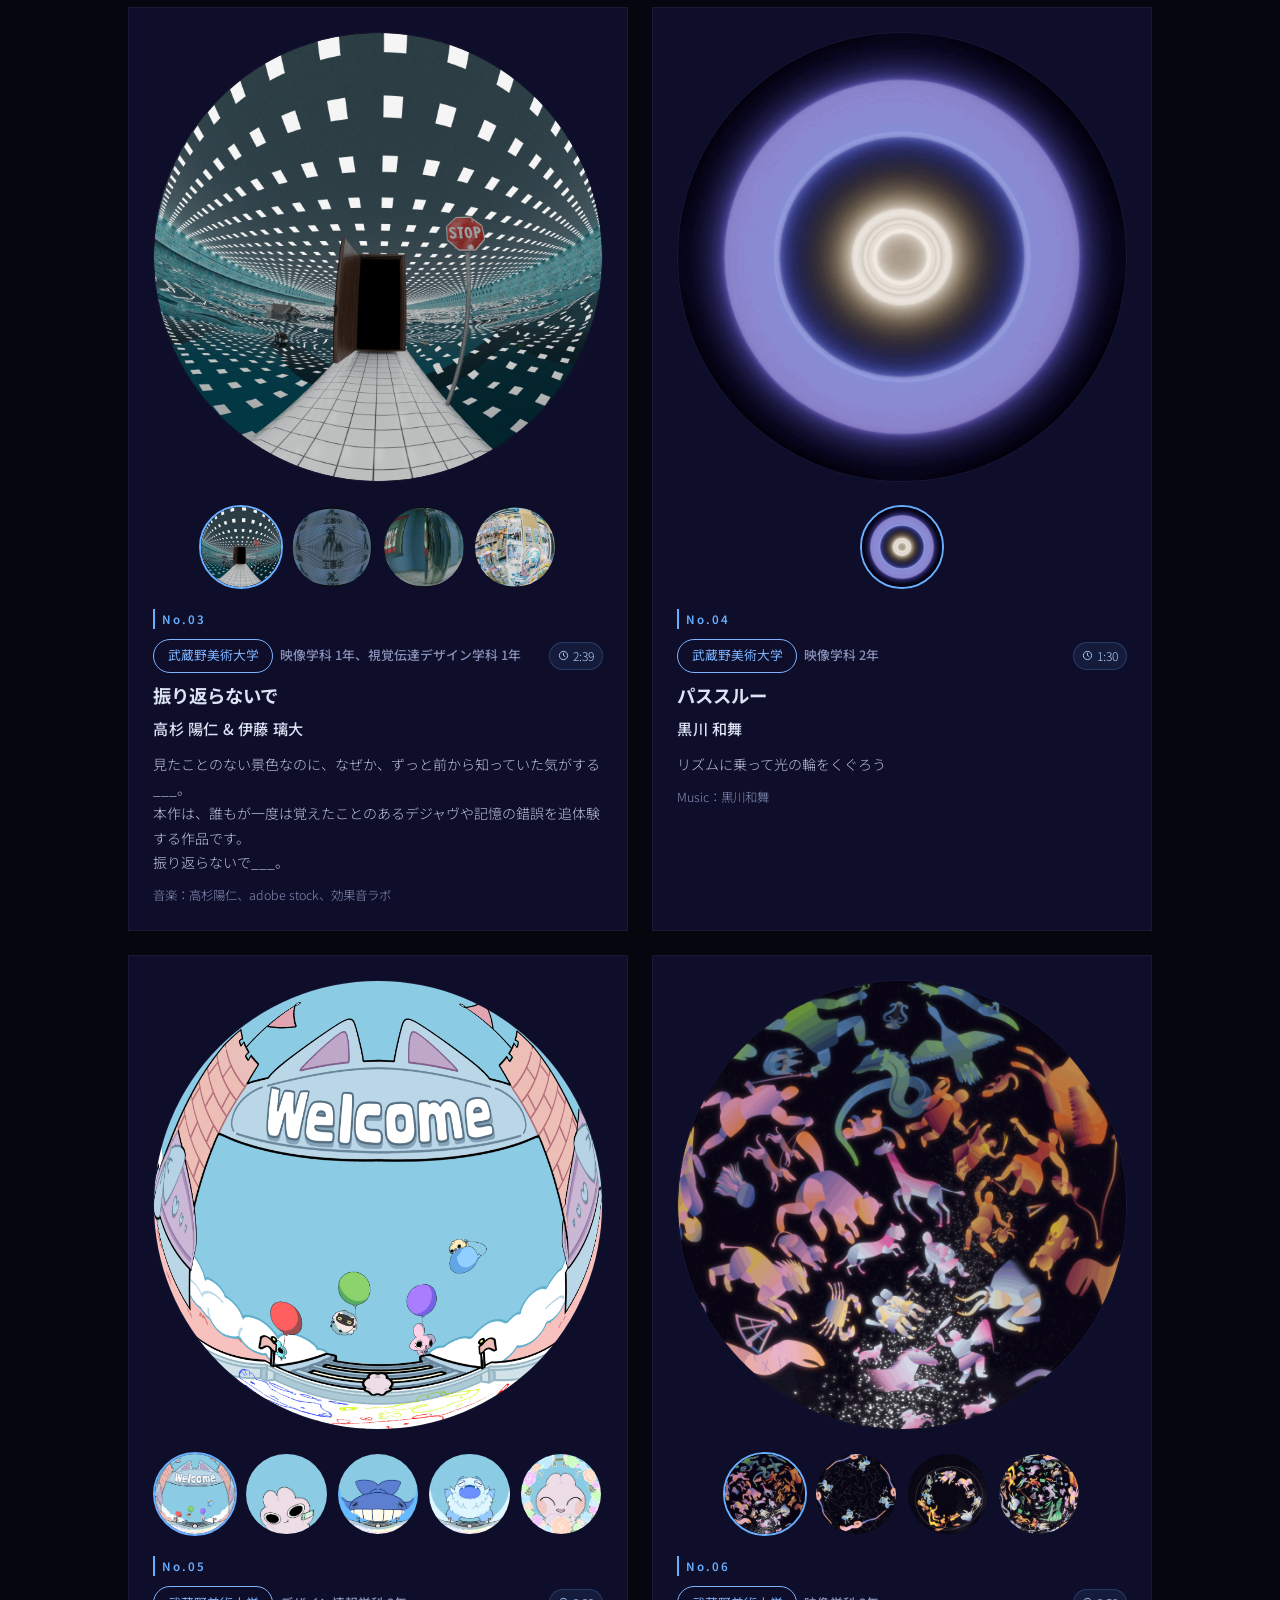
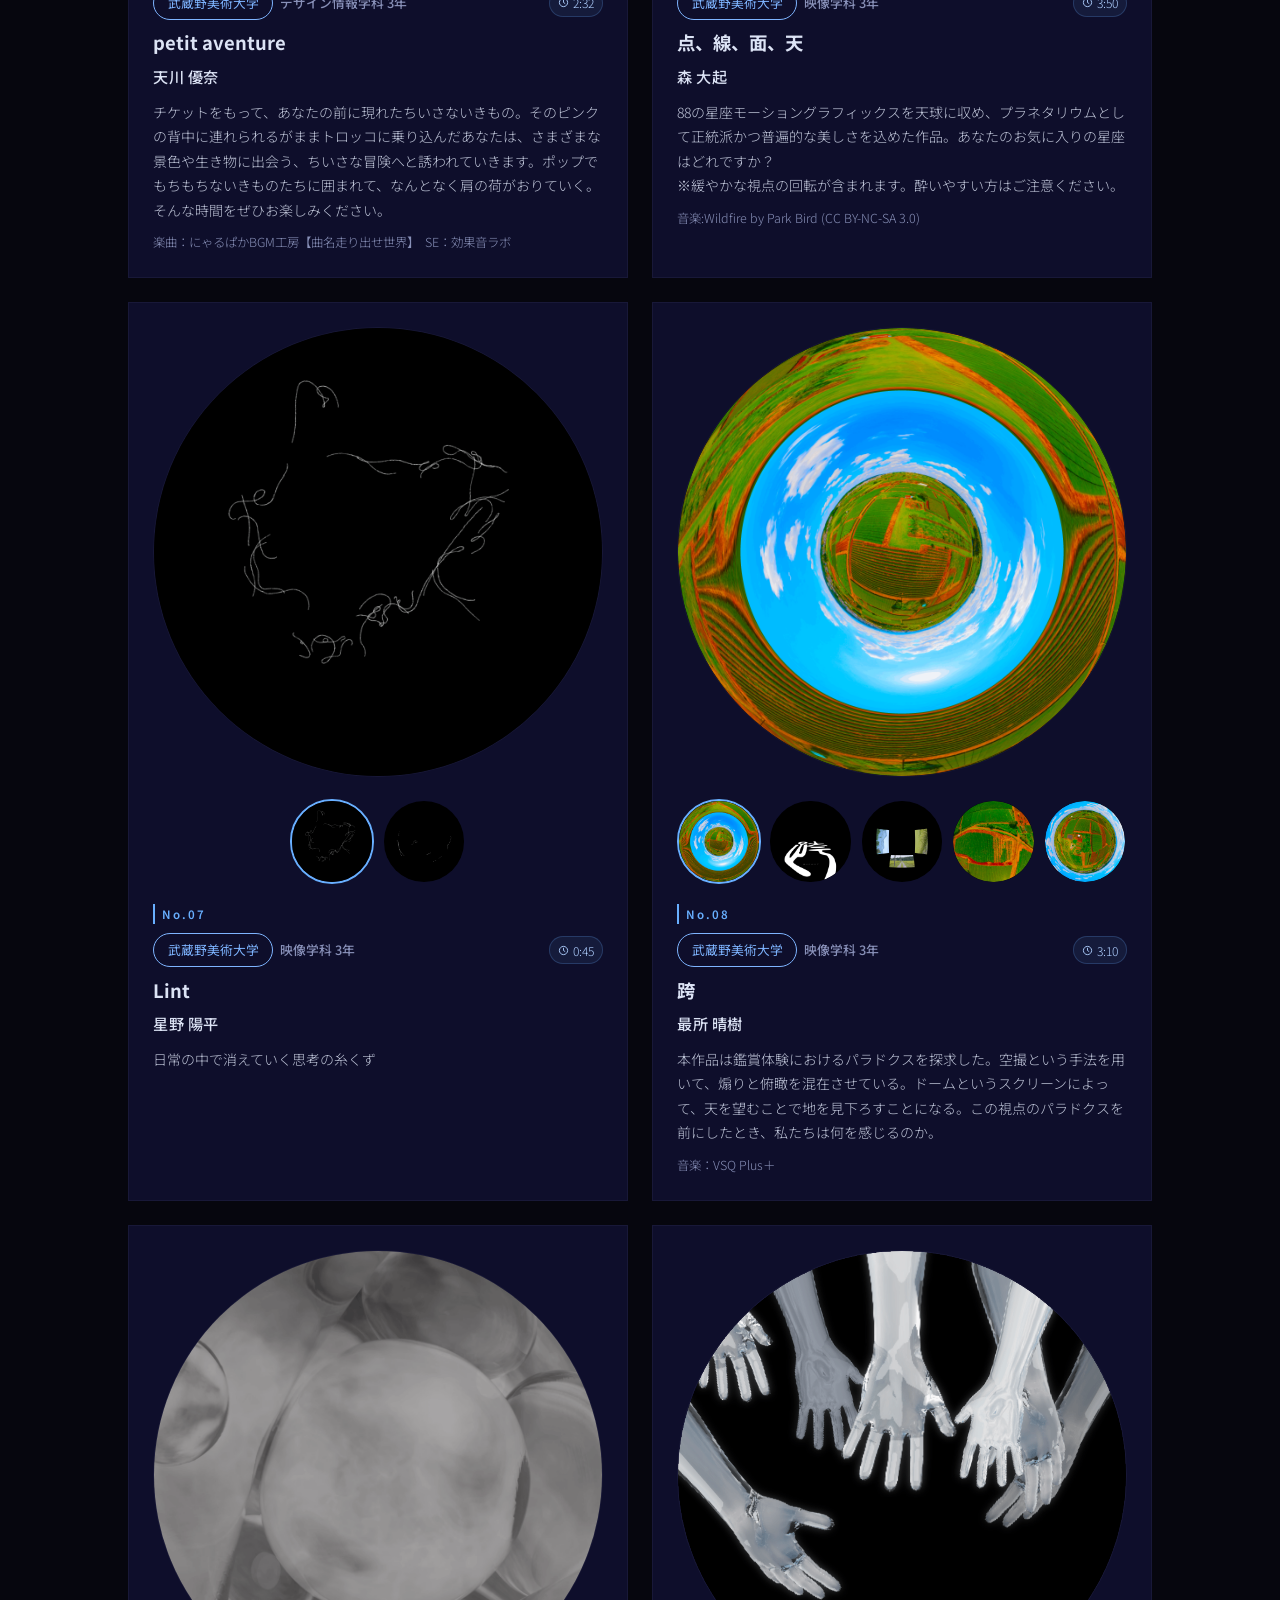
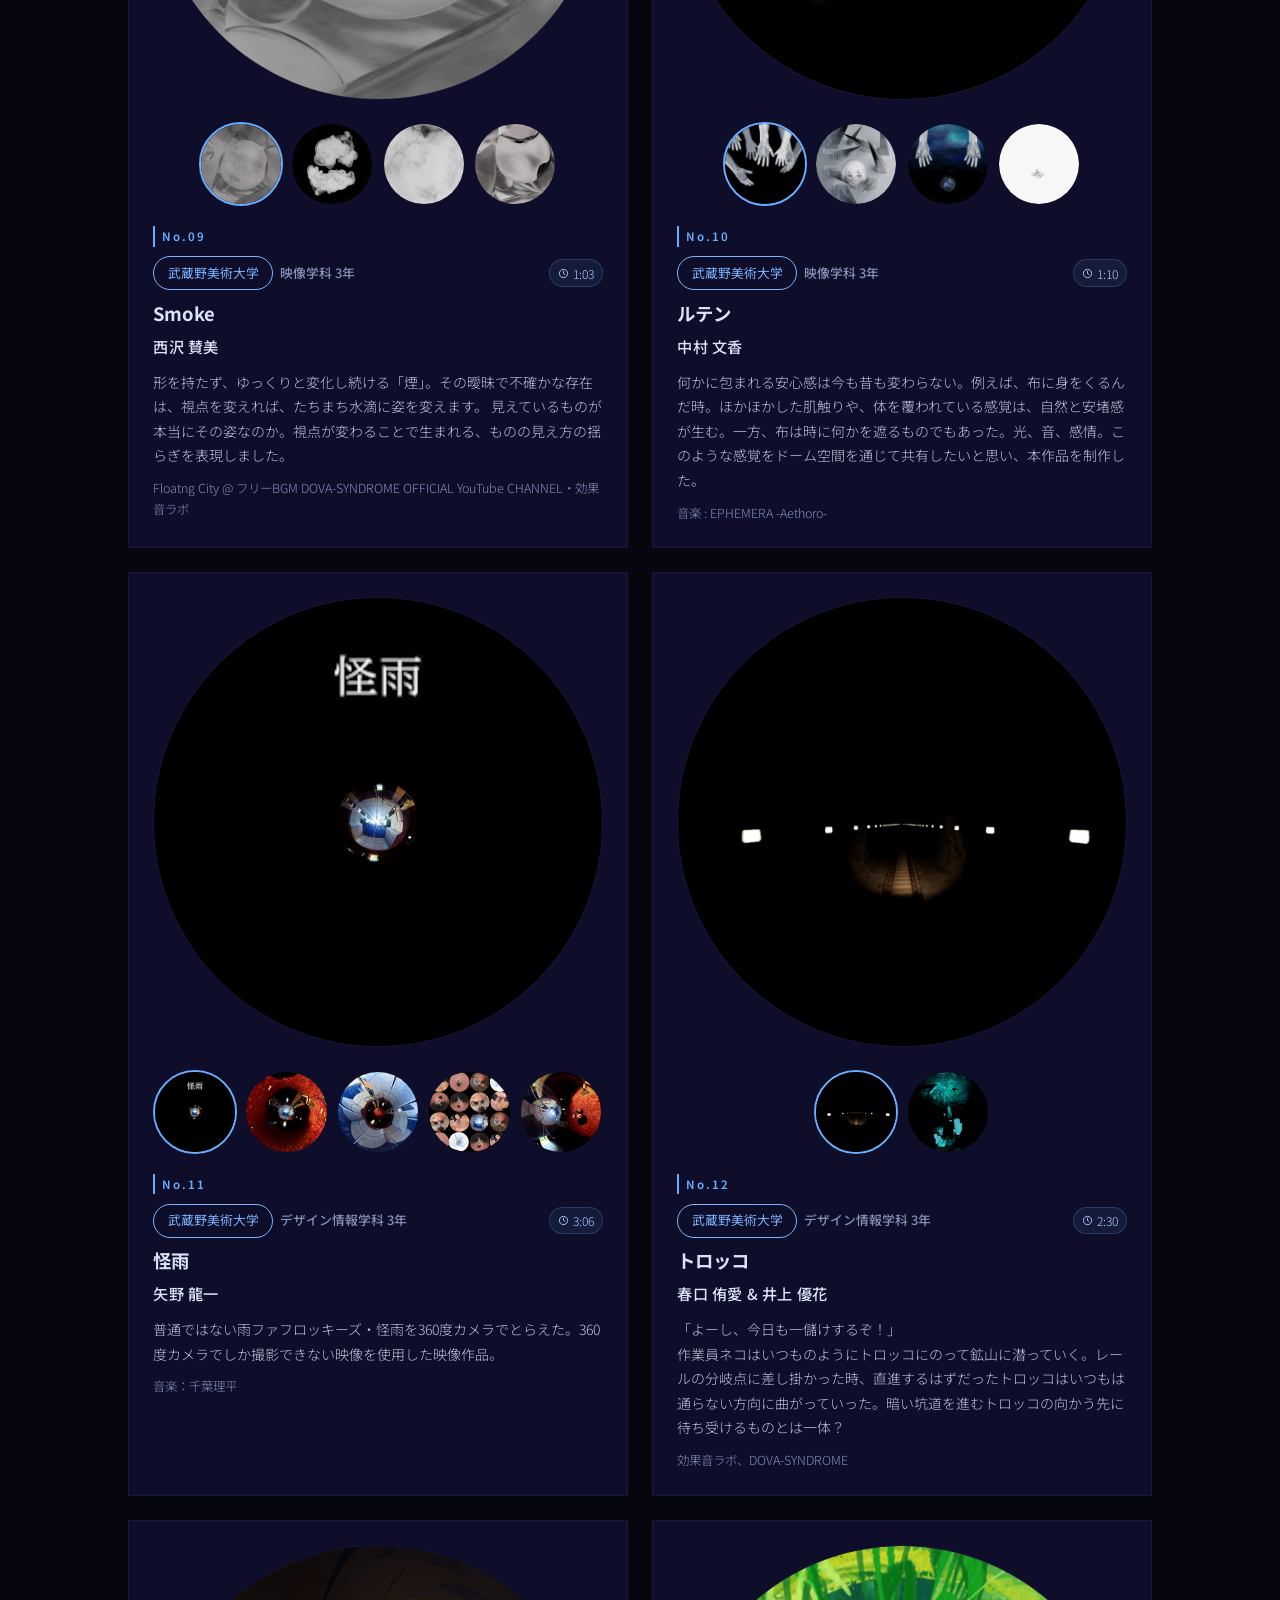
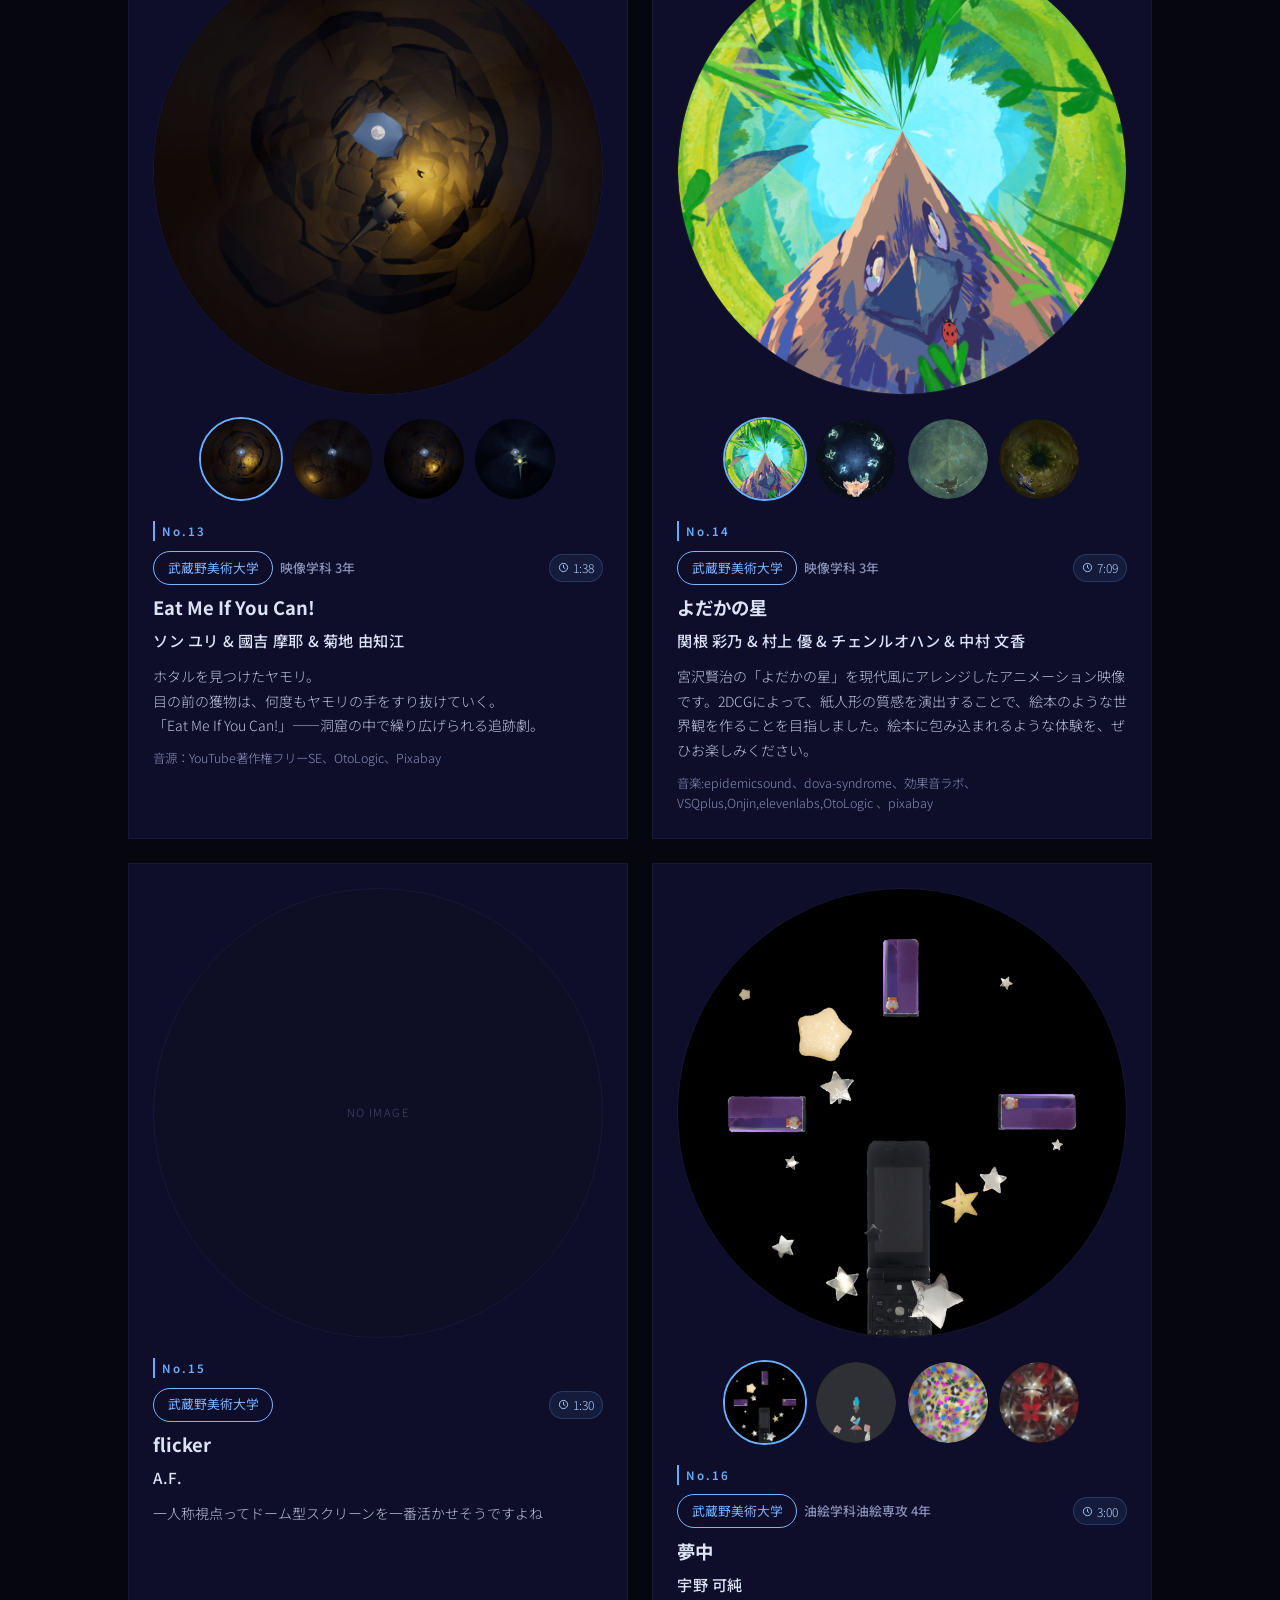
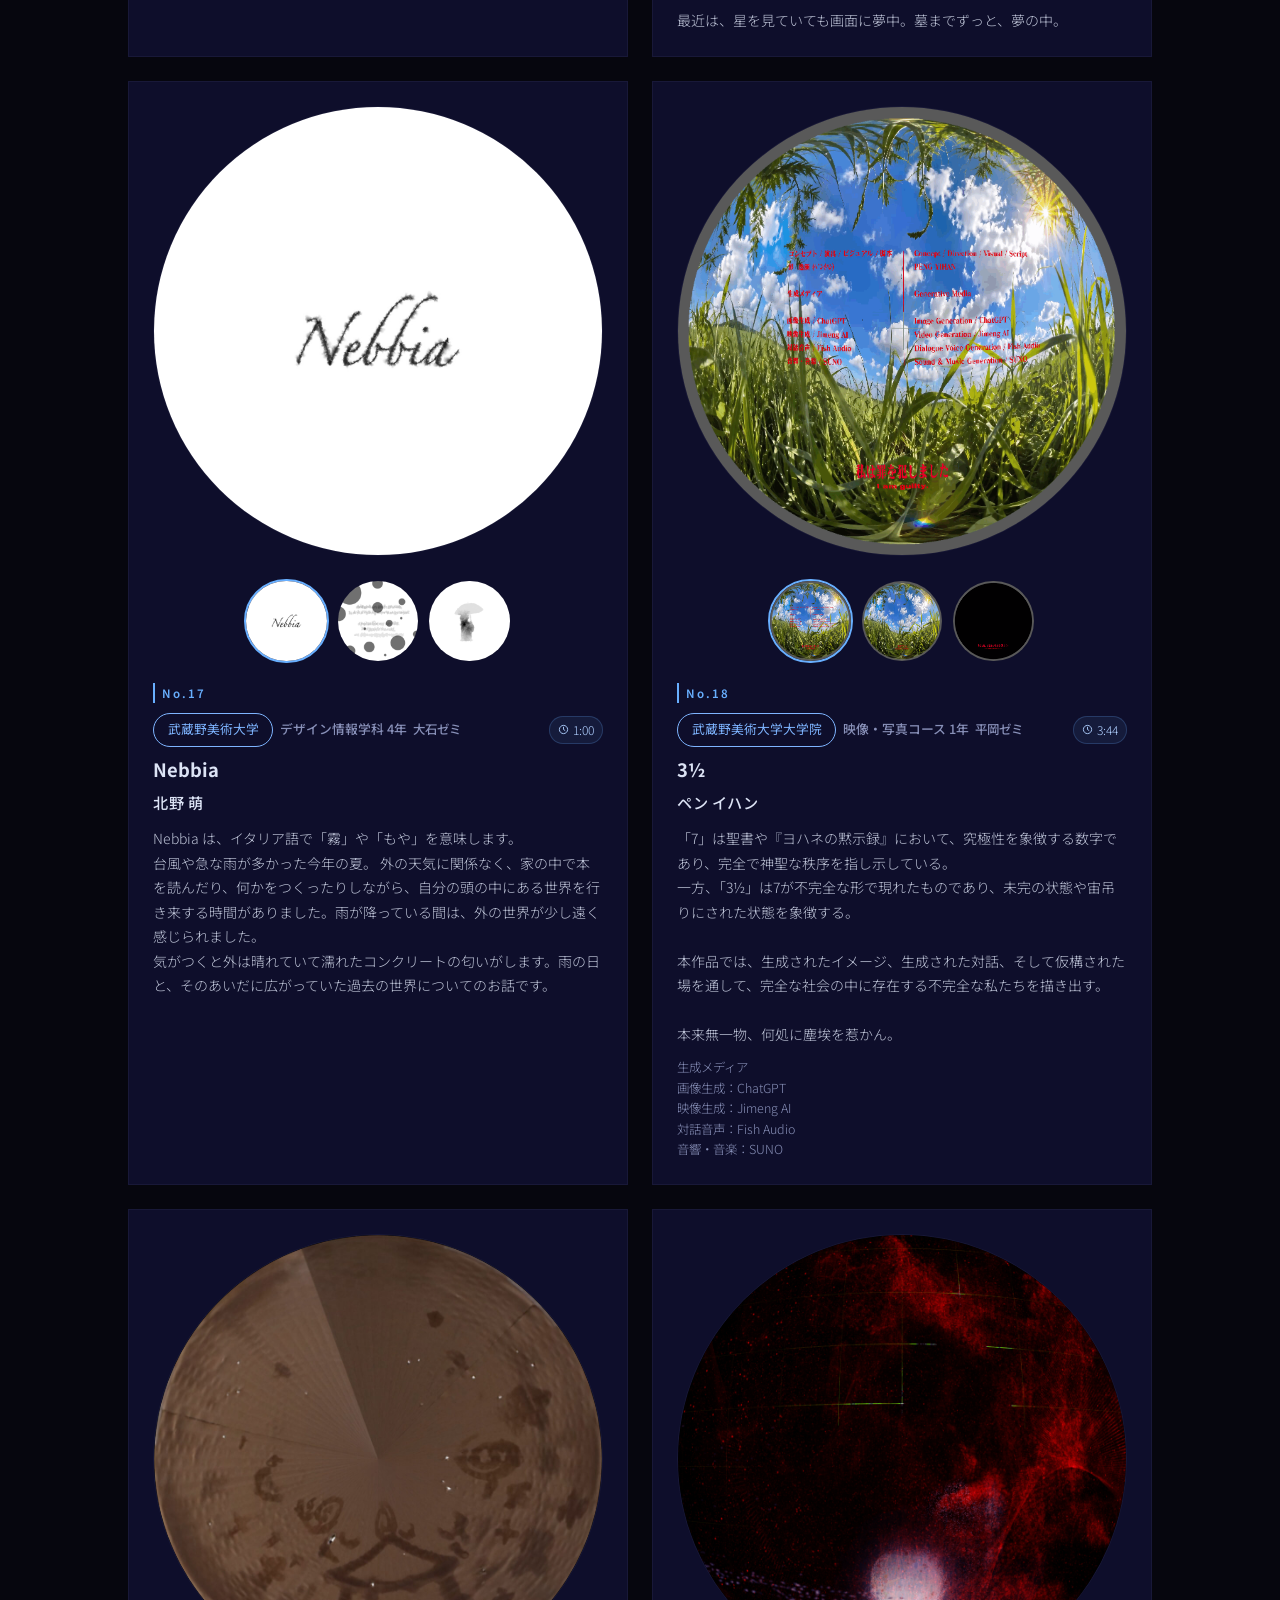
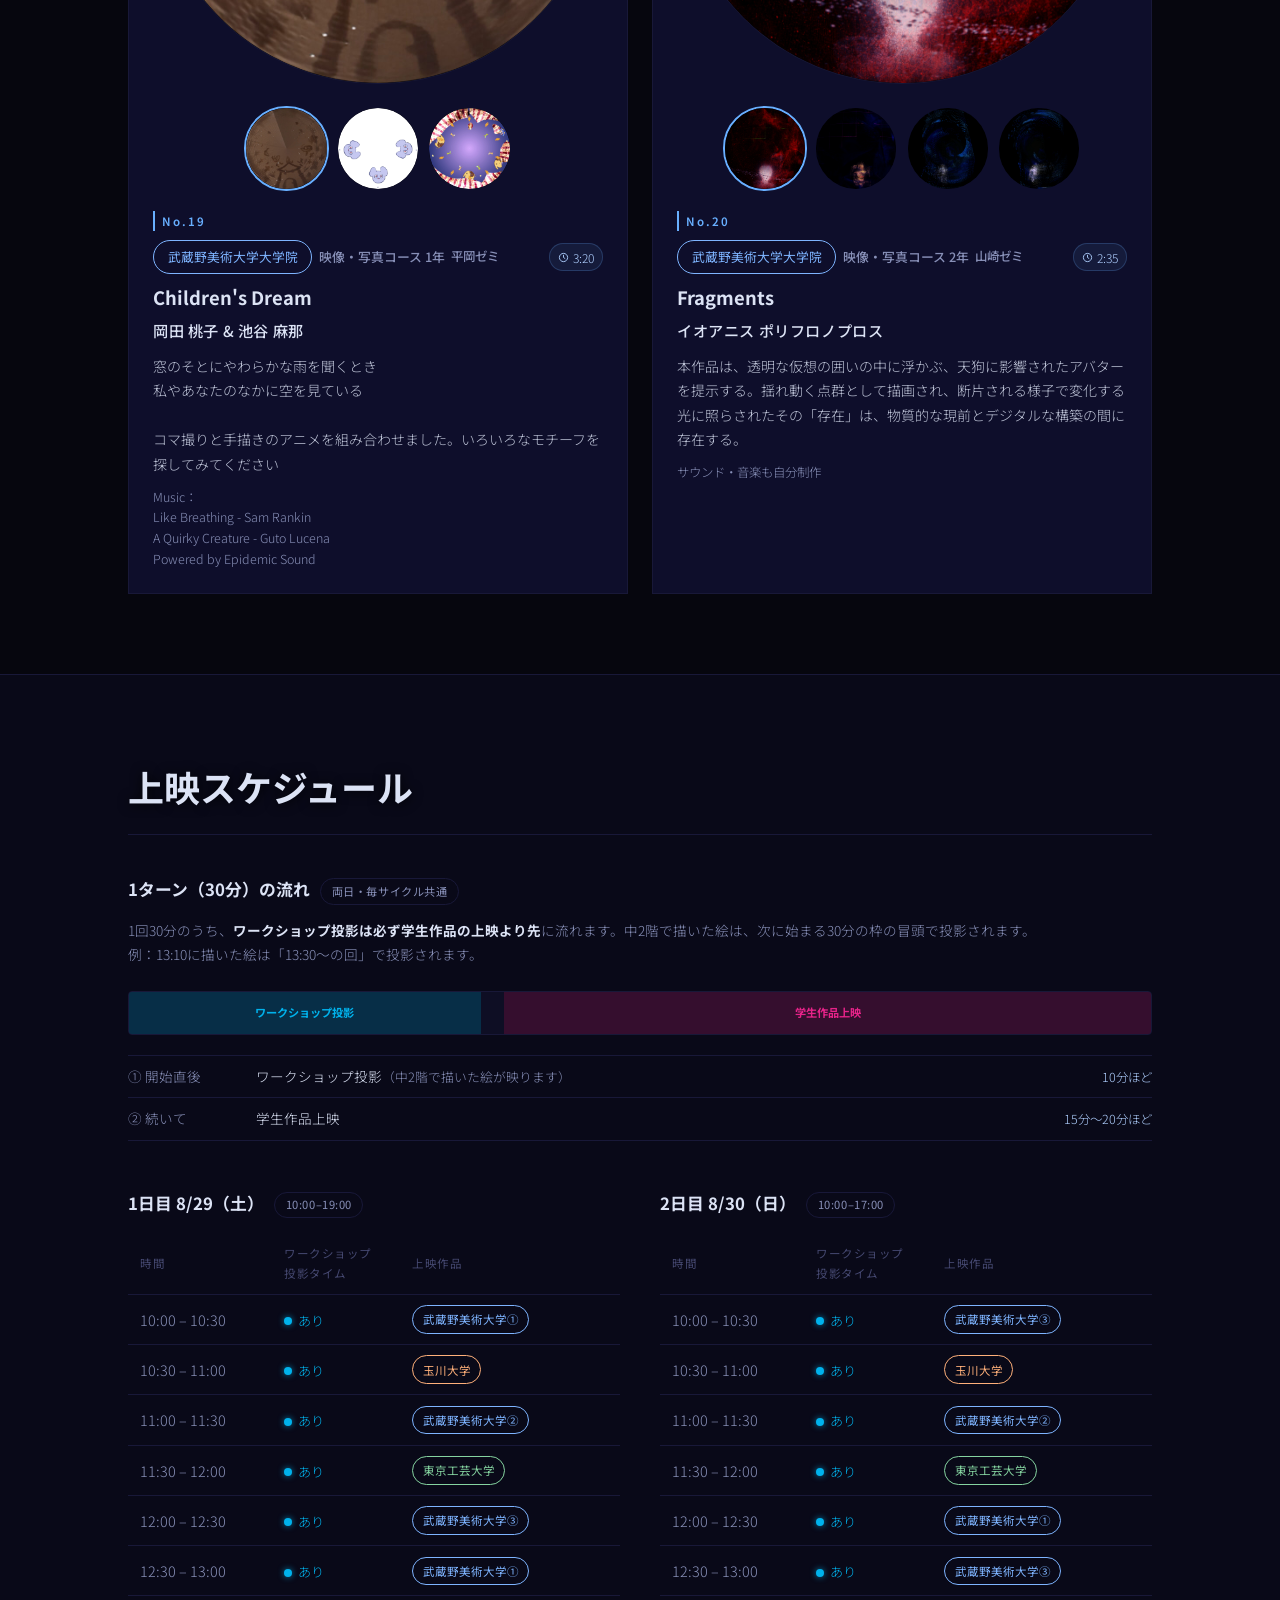
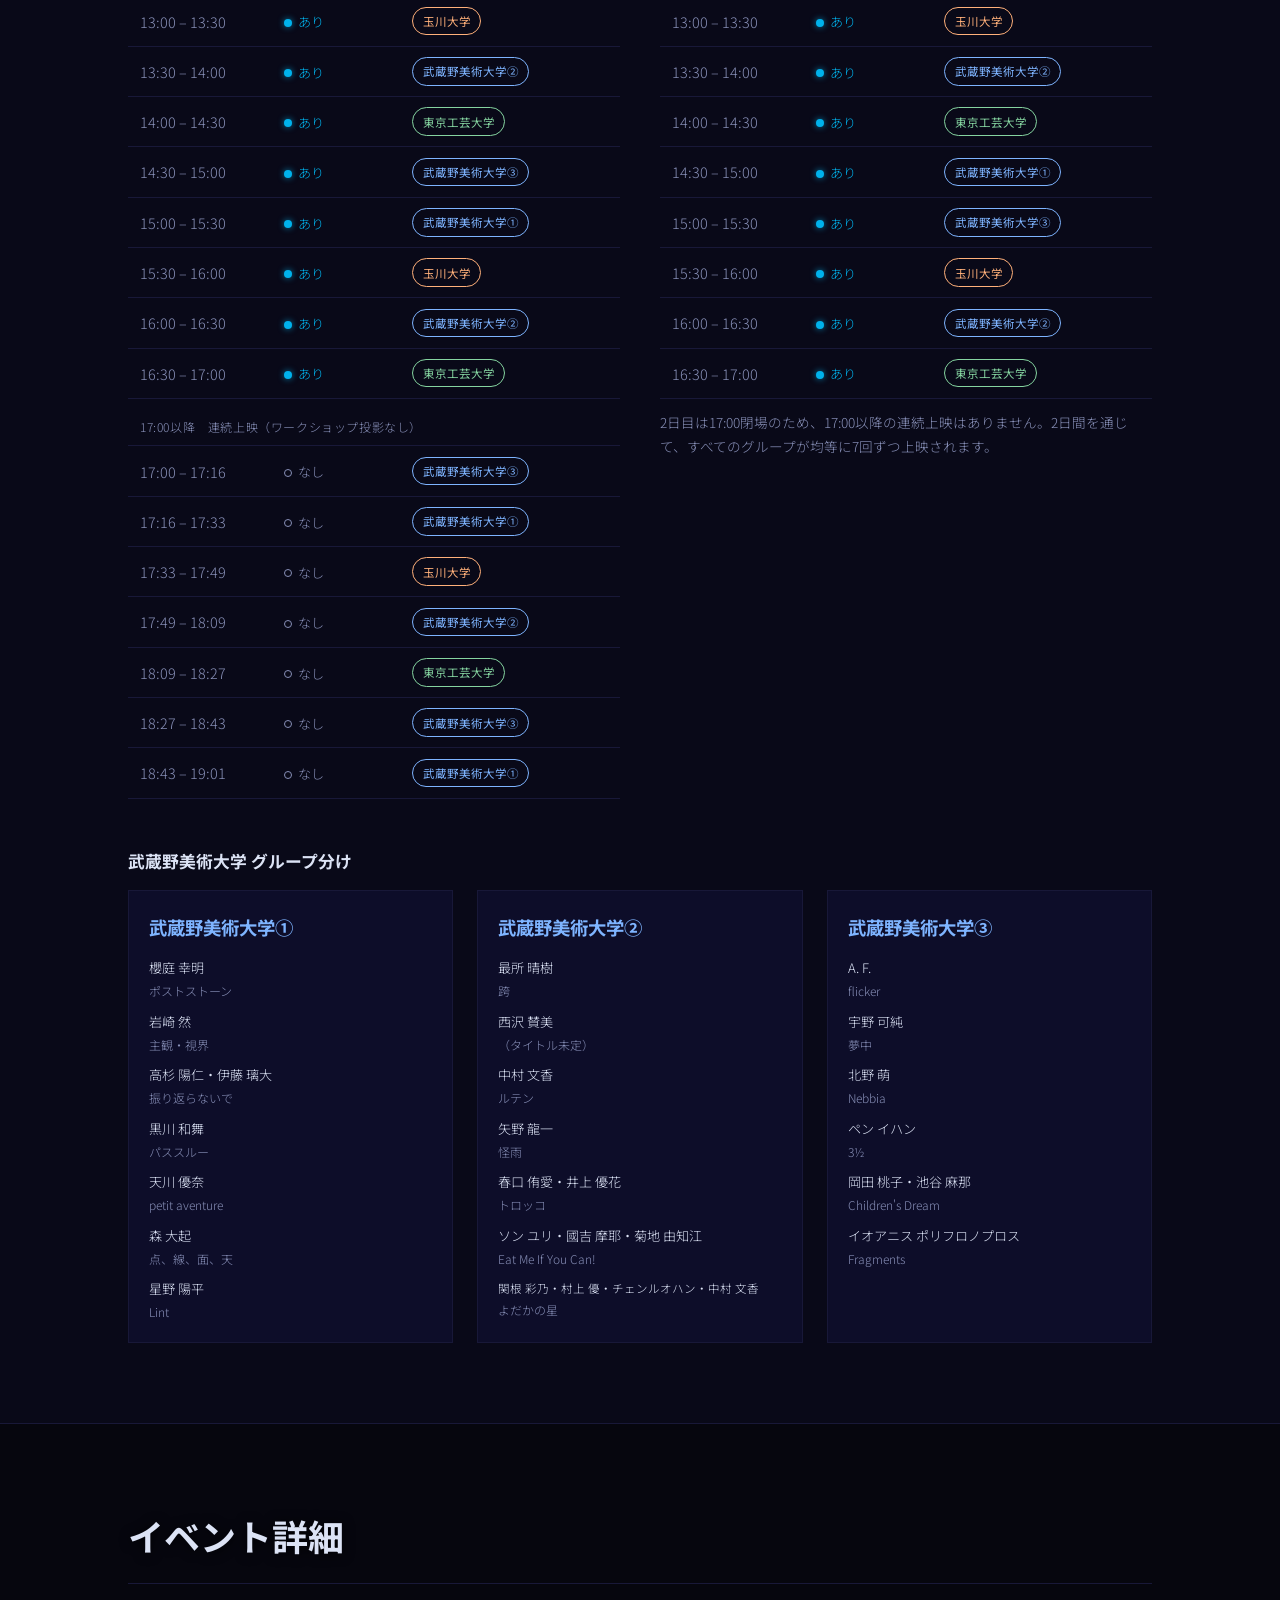
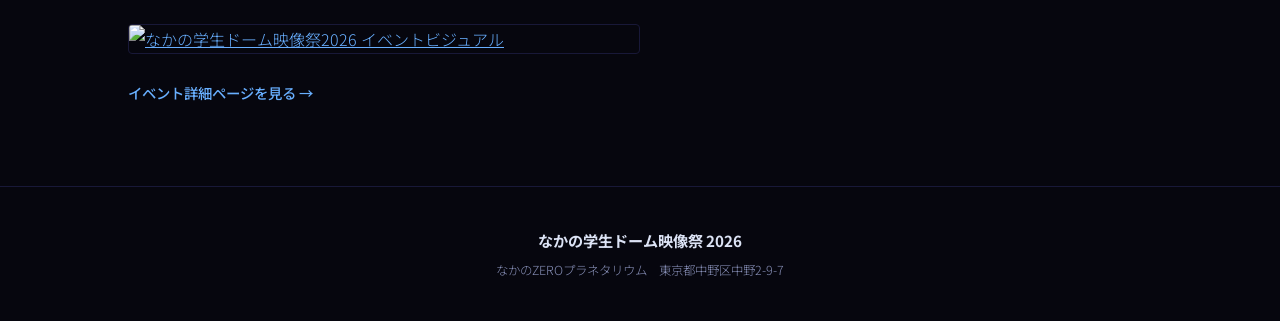
==== commit d4901fa5: "Updated" ====
--- a/index.html
+++ b/index.html
@@ -181,7 +181,7 @@
           <div class="schedule-table-wrap">
           <table class="schedule-table schedule-table--full">
             <thead>
-              <tr><th>時間</th><th>ワークショップ投影タイム</th><th>上映作品</th></tr>
+              <tr><th>時間</th><th>ワークショップ<wbr>投影タイム</th><th>上映作品</th></tr>
             </thead>
             <tbody>
               <tr><td>10:00 – 10:30</td><td><span class="ws-yes">あり</span></td><td><span class="badge badge-musabi">武蔵野美術大学①</span></td></tr>
@@ -216,7 +216,7 @@
           <div class="schedule-table-wrap">
           <table class="schedule-table schedule-table--full">
             <thead>
-              <tr><th>時間</th><th>ワークショップ投影タイム</th><th>上映作品</th></tr>
+              <tr><th>時間</th><th>ワークショップ<wbr>投影タイム</th><th>上映作品</th></tr>
             </thead>
             <tbody>
               <tr><td>10:00 – 10:30</td><td><span class="ws-yes">あり</span></td><td><span class="badge badge-musabi">武蔵野美術大学③</span></td></tr>
--- a/style.css
+++ b/style.css
@@ -256,7 +256,7 @@
 .info-col {
   display: flex;
   flex-direction: column;
-  gap: 1.5rem;
+  gap: 1.75rem;
   flex: 1;
 }
 .info-row {
@@ -412,6 +412,7 @@
   font-size: 0.8rem;
   border: 1px solid;
   font-weight: 400;
+  white-space: nowrap;
 }
 .badge-musabi   { color: var(--c-musabi);   border-color: var(--c-musabi); }
 .badge-tamagawa { color: var(--c-tamagawa); border-color: var(--c-tamagawa); }
@@ -780,6 +781,7 @@
   color: var(--fg-dim);
   letter-spacing: 0.05em;
   border-bottom: 1px solid var(--border);
+  word-break: keep-all;
 }
 .schedule-table td:first-child {
   color: var(--fg-mid);
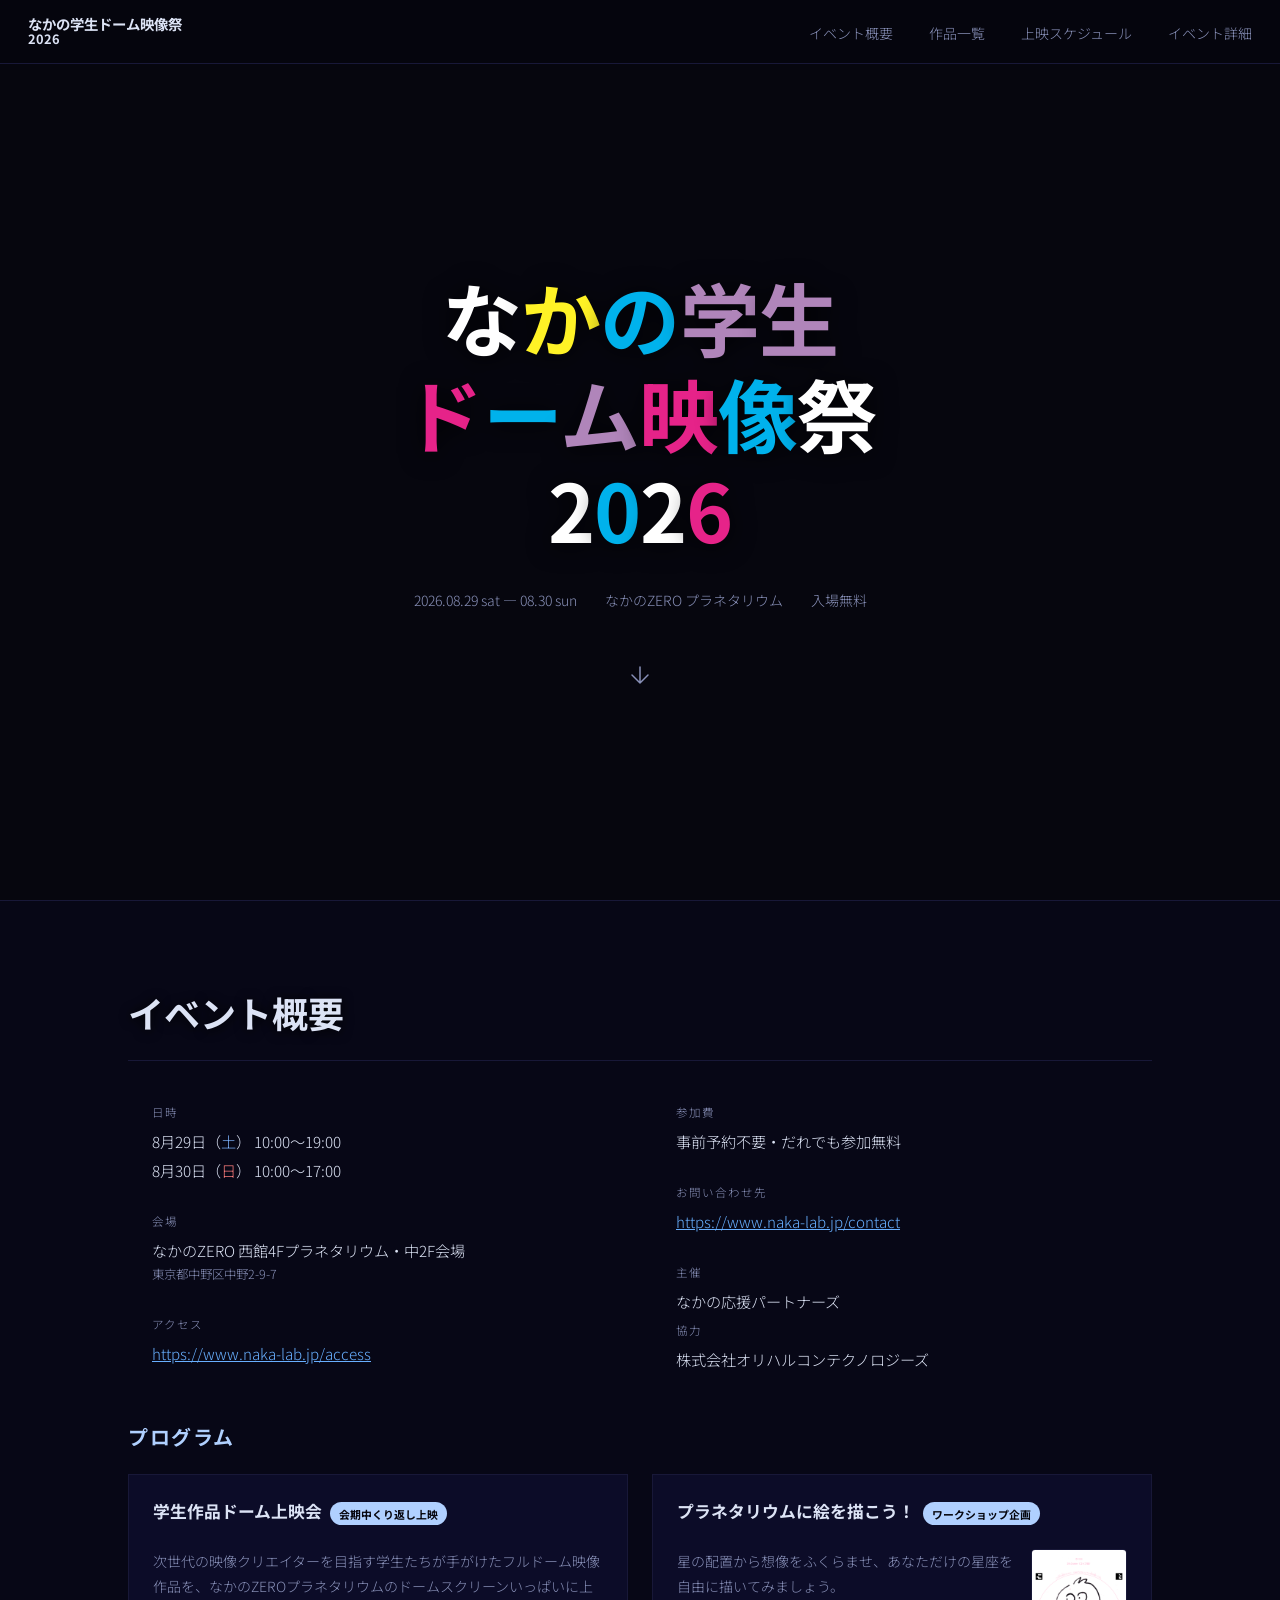
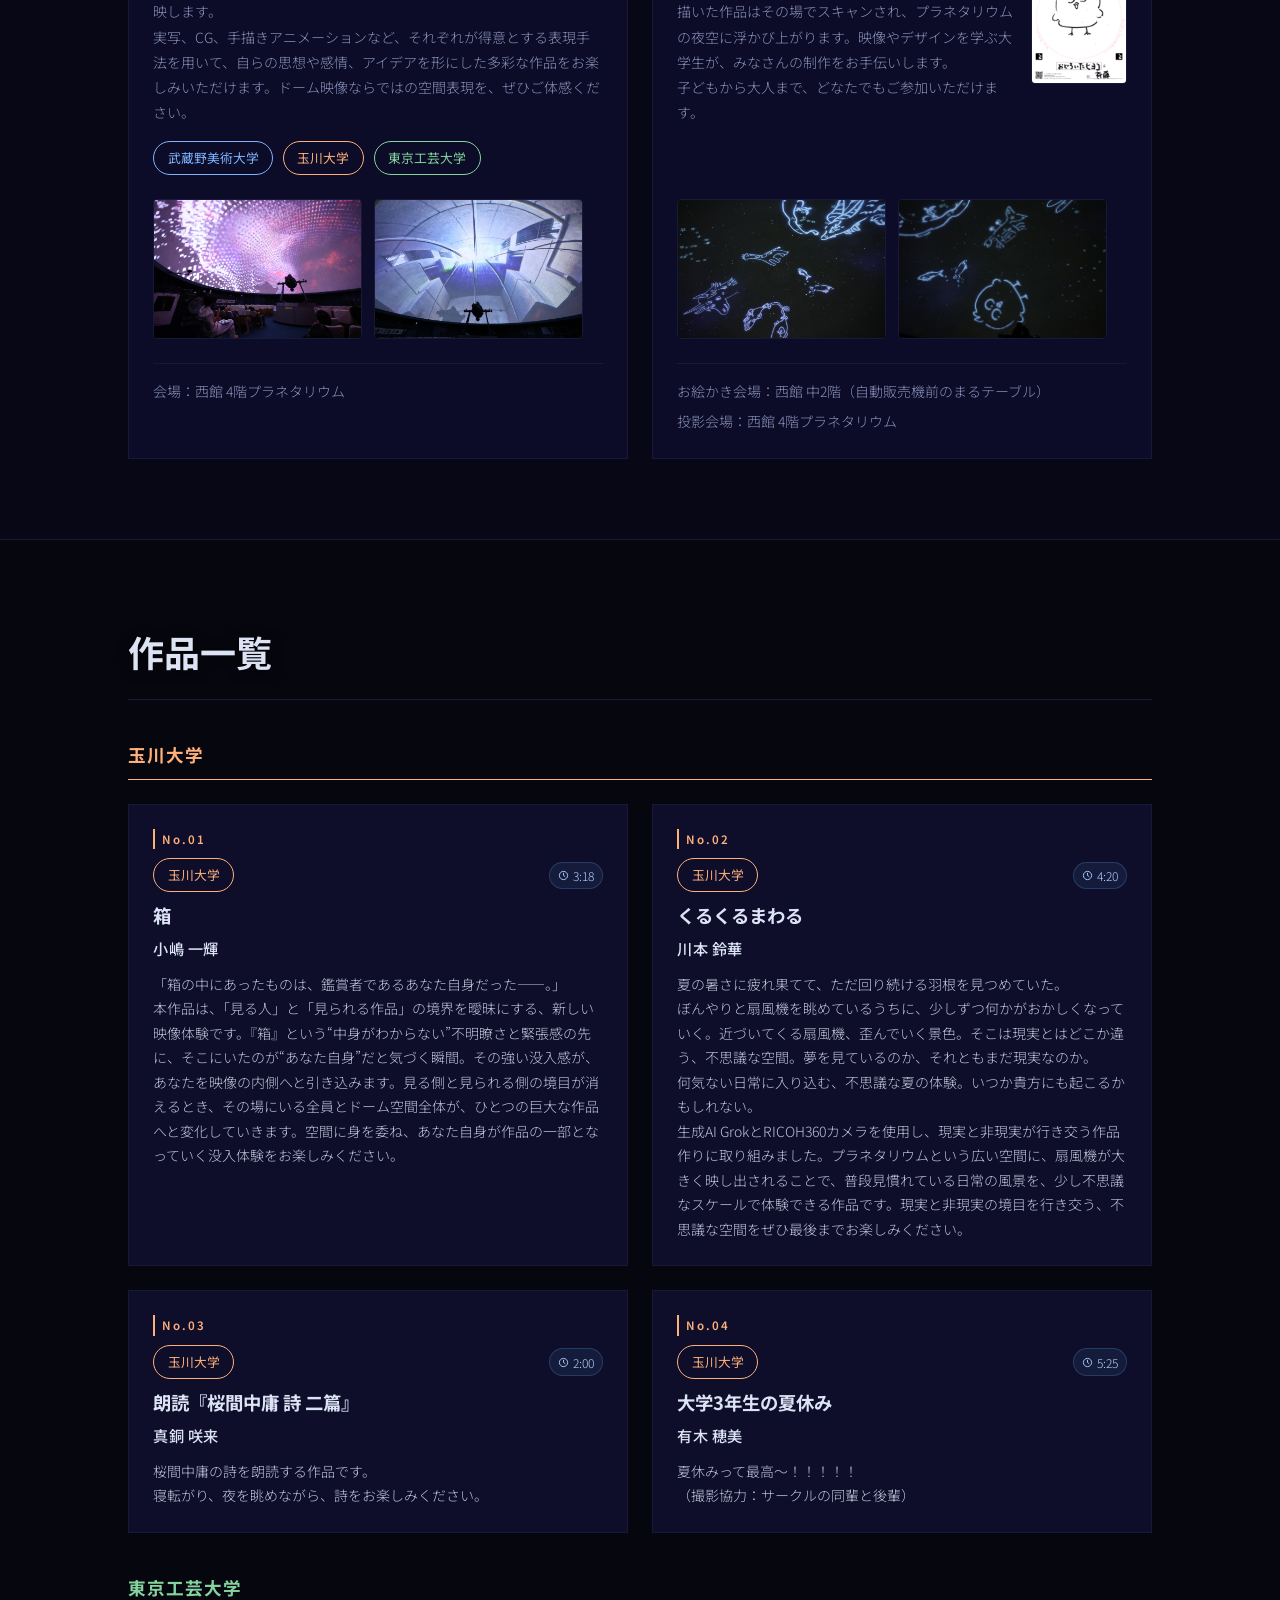
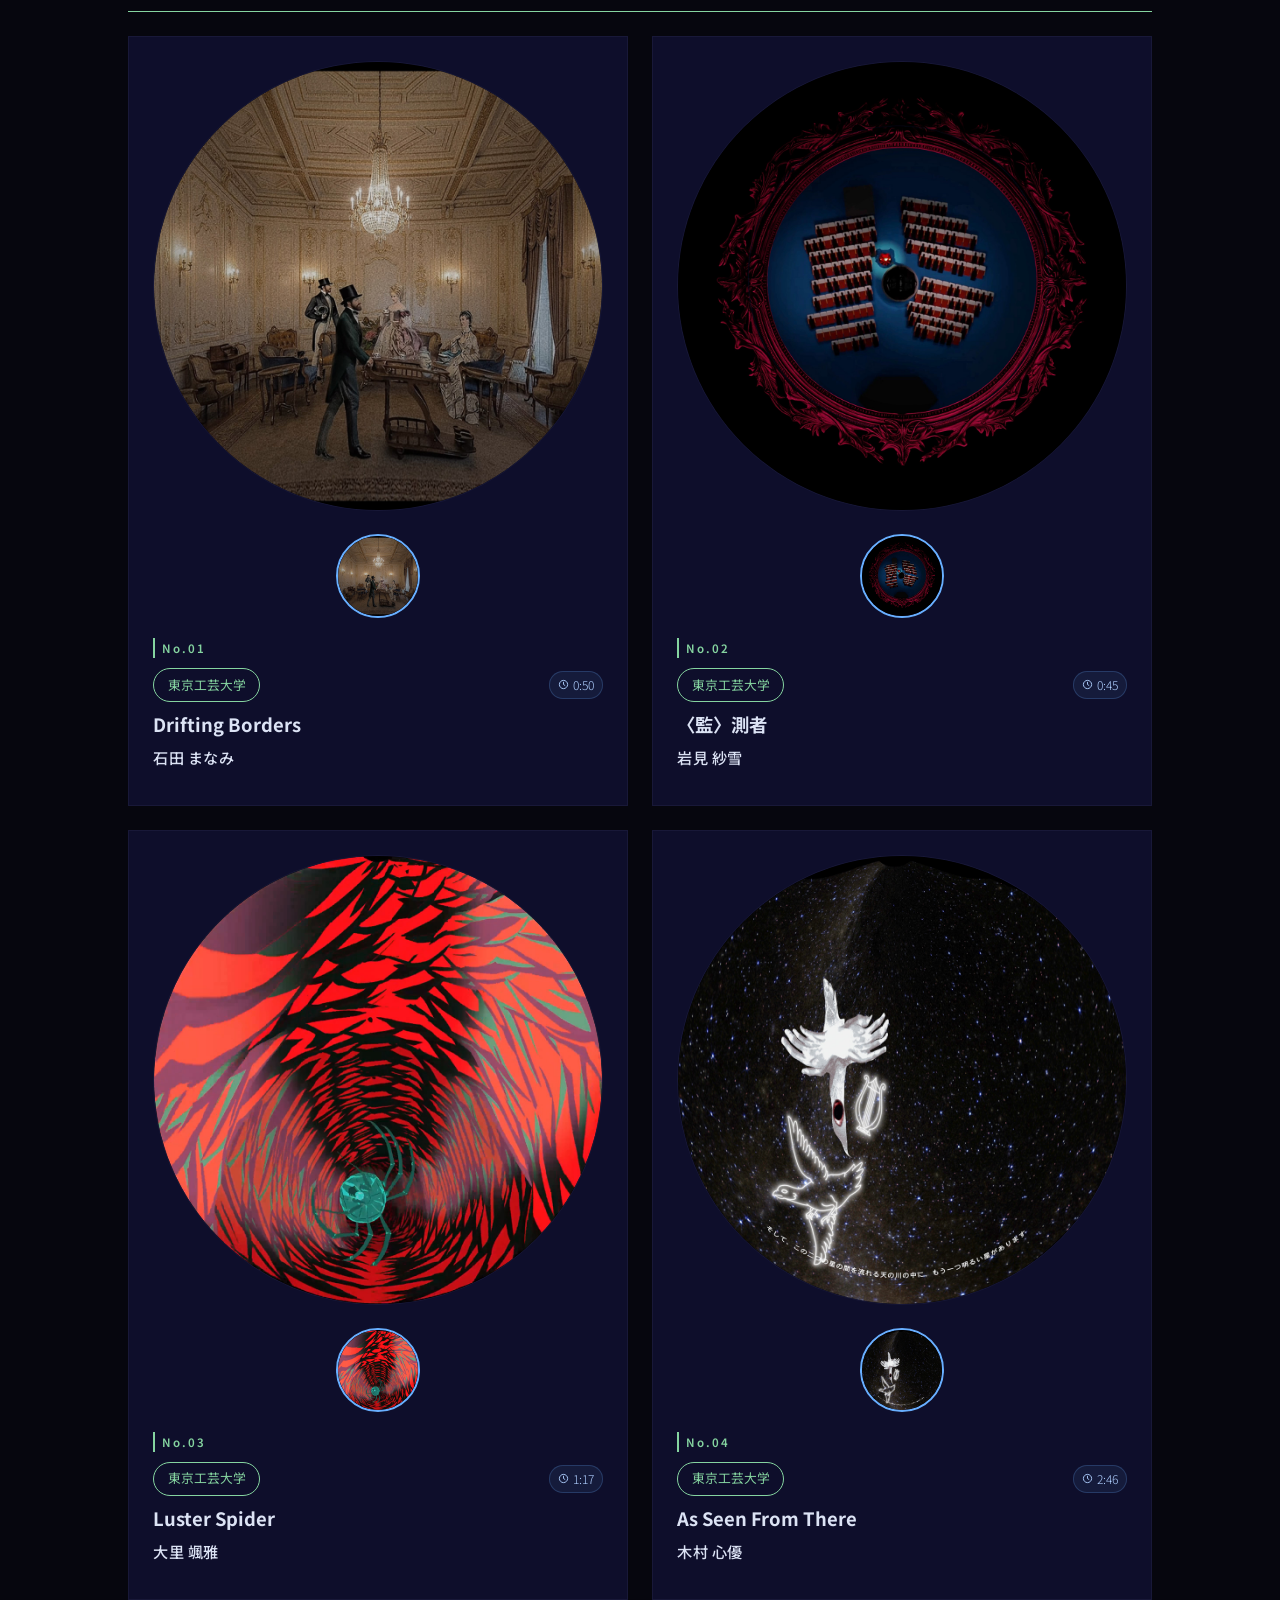
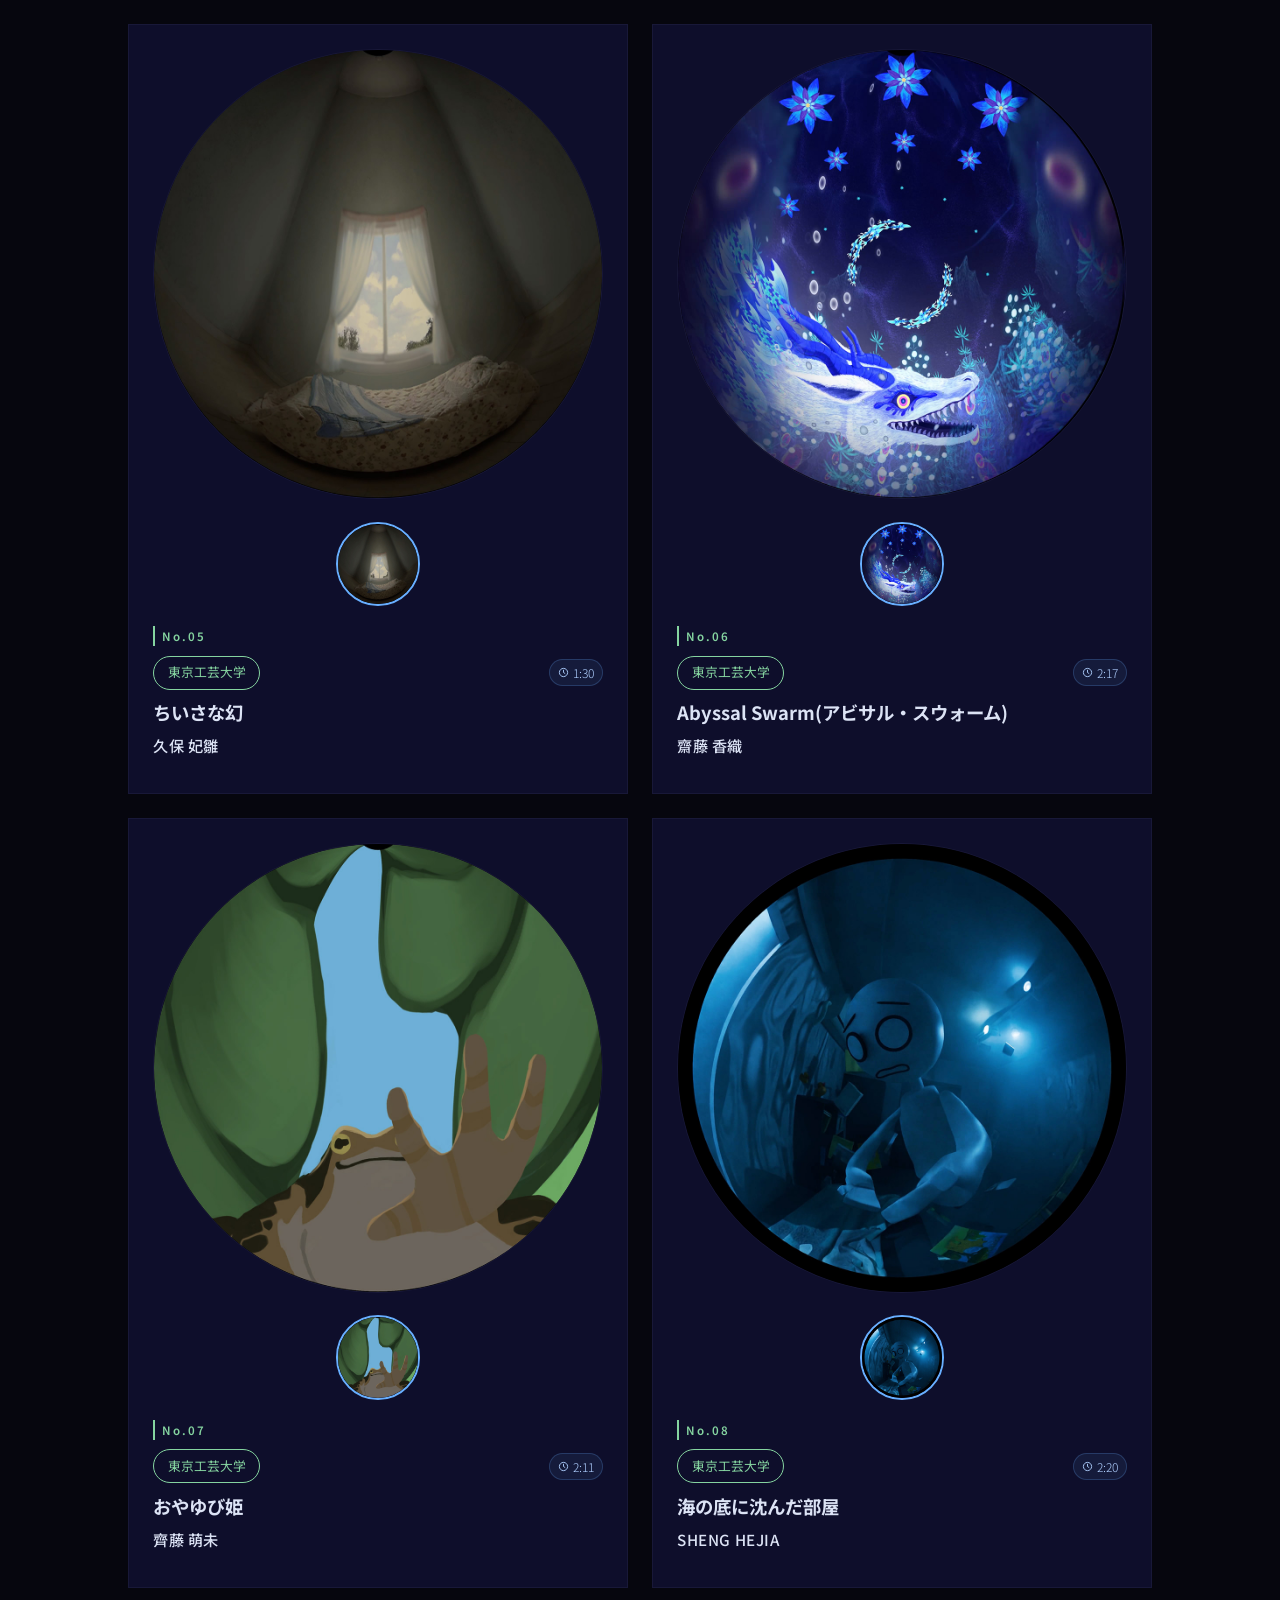
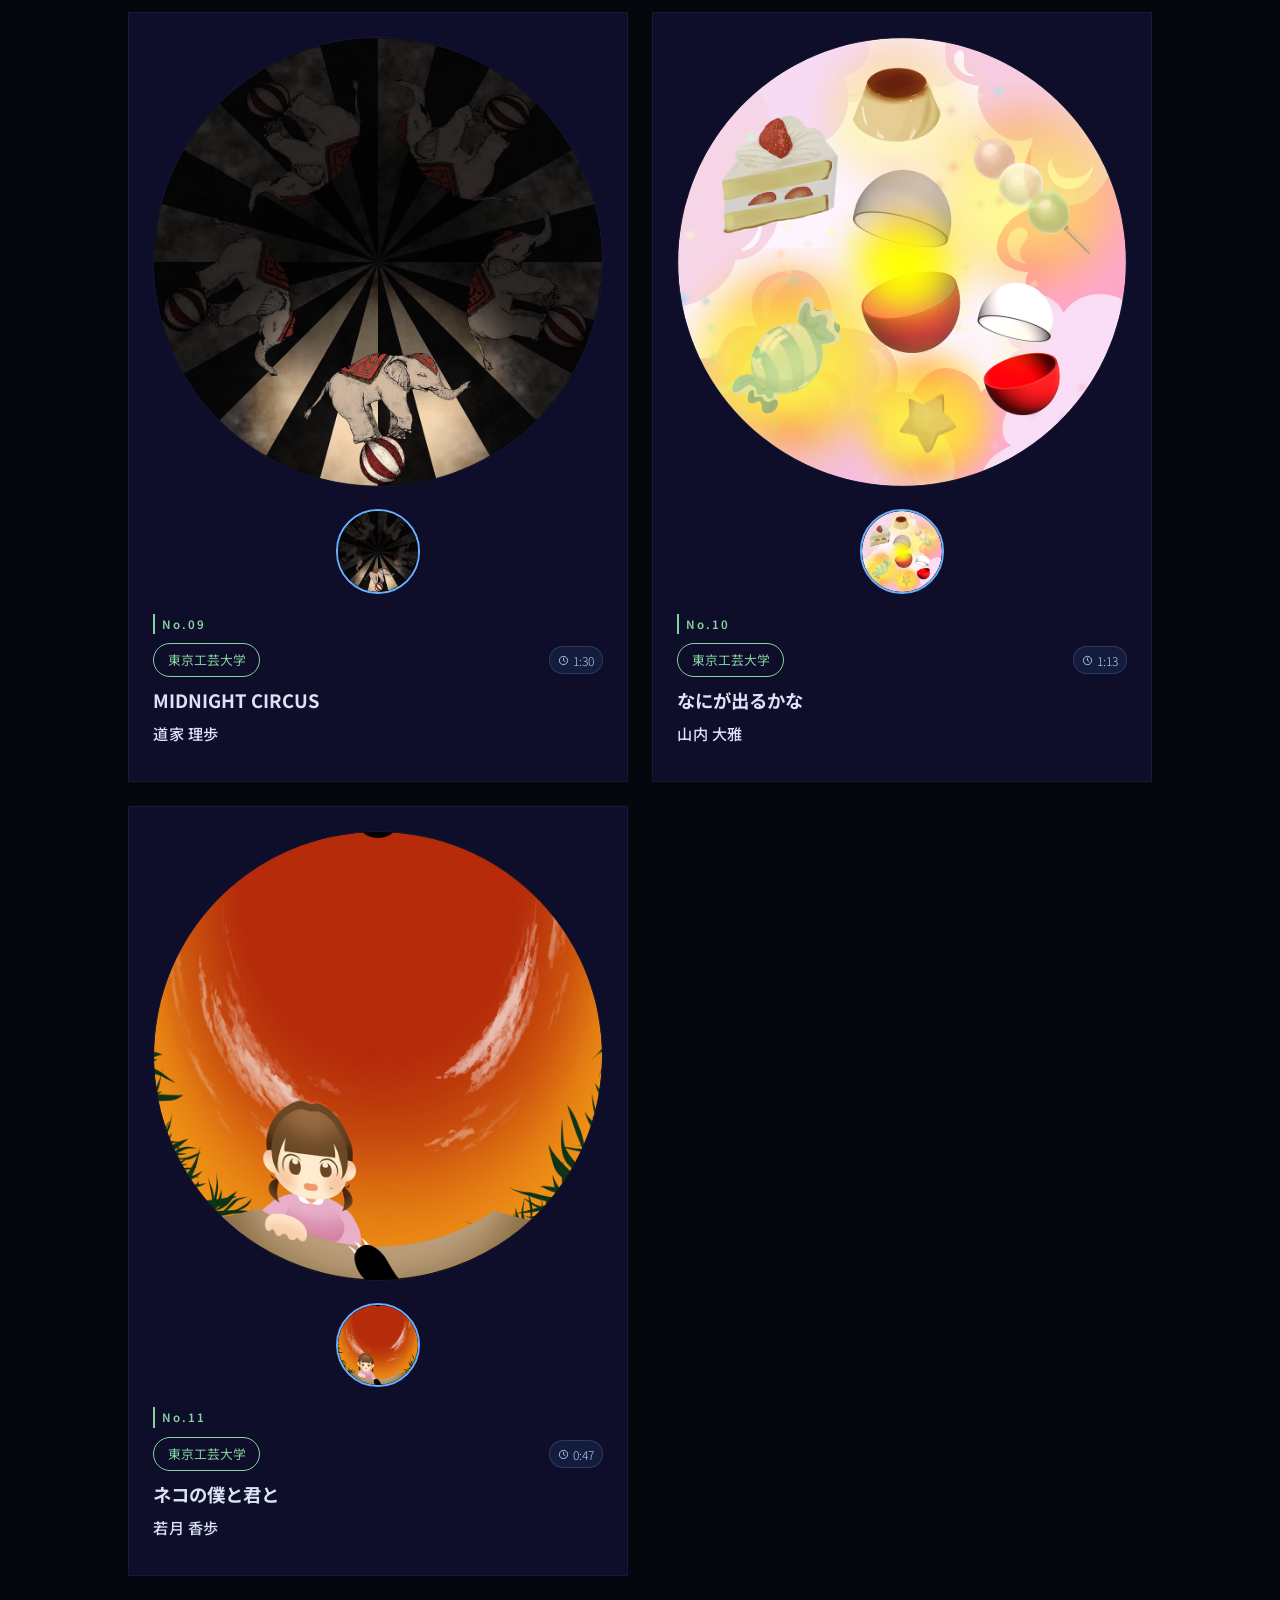
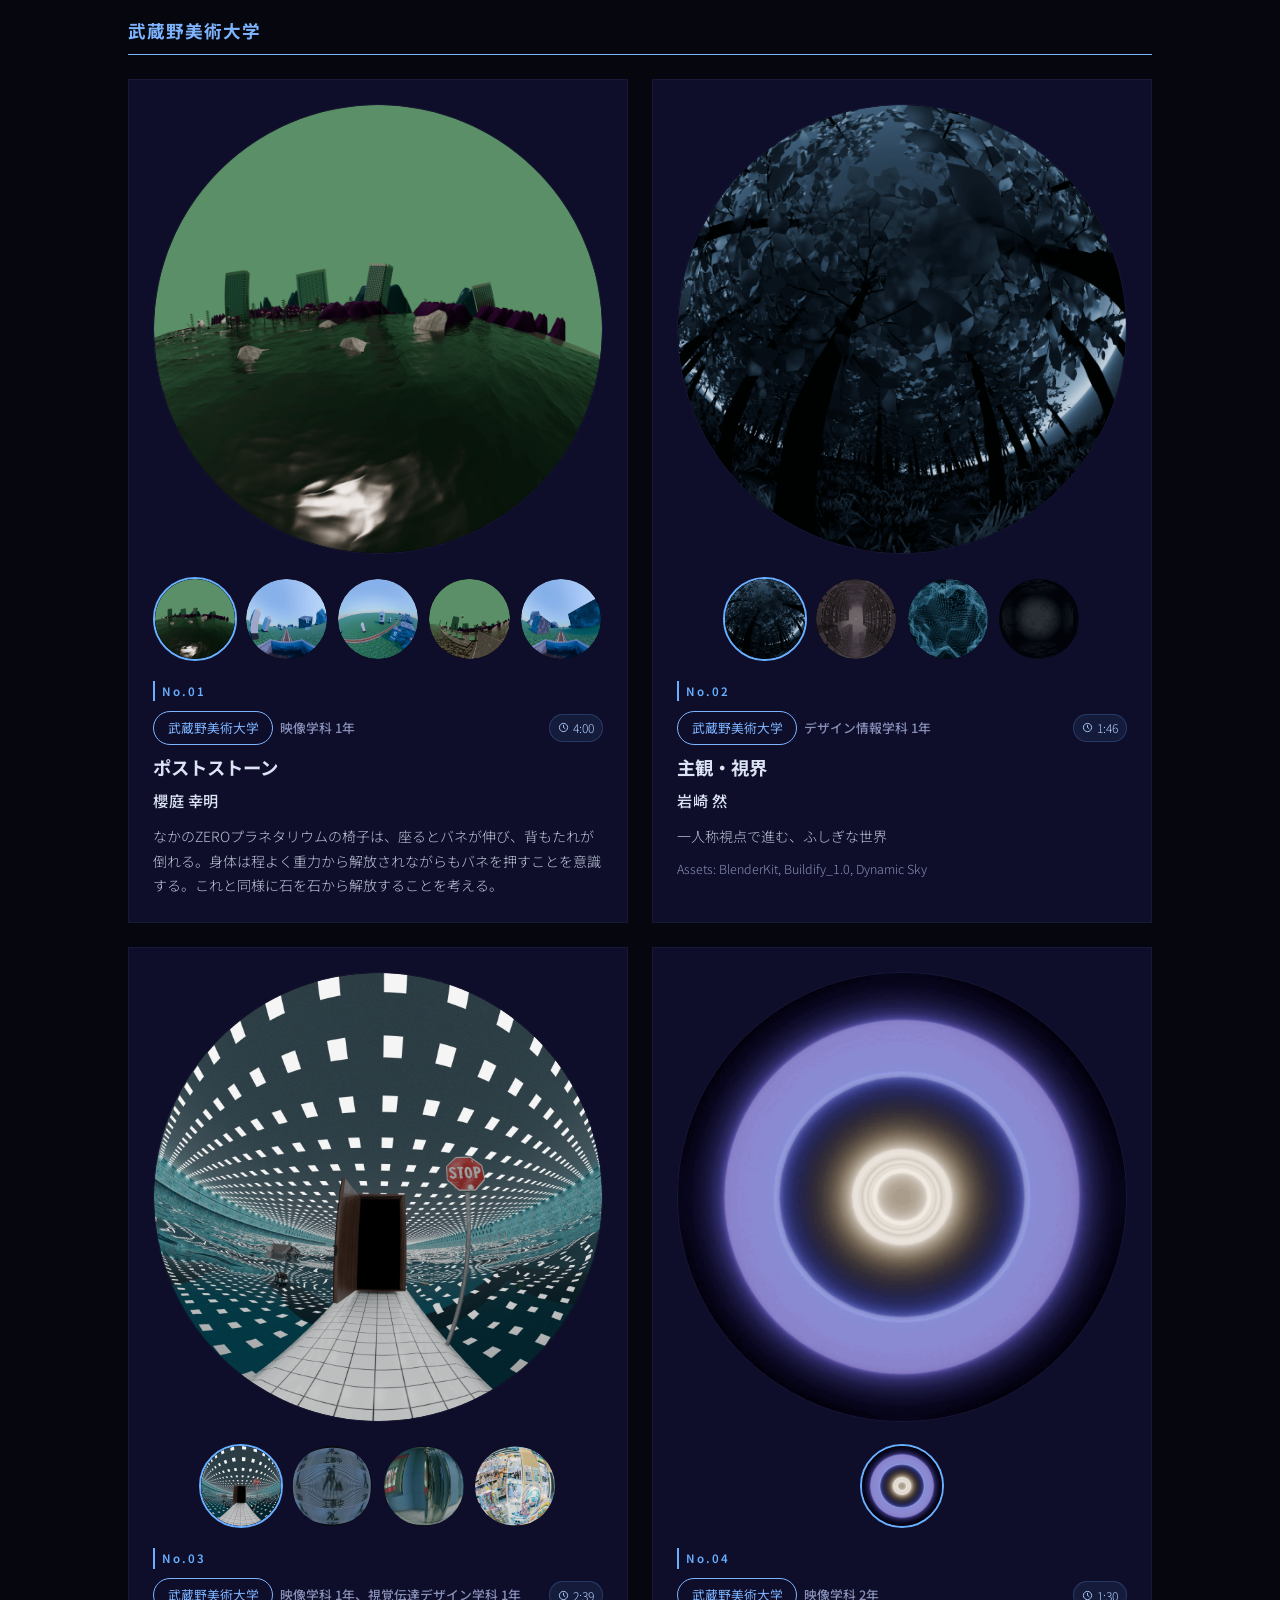
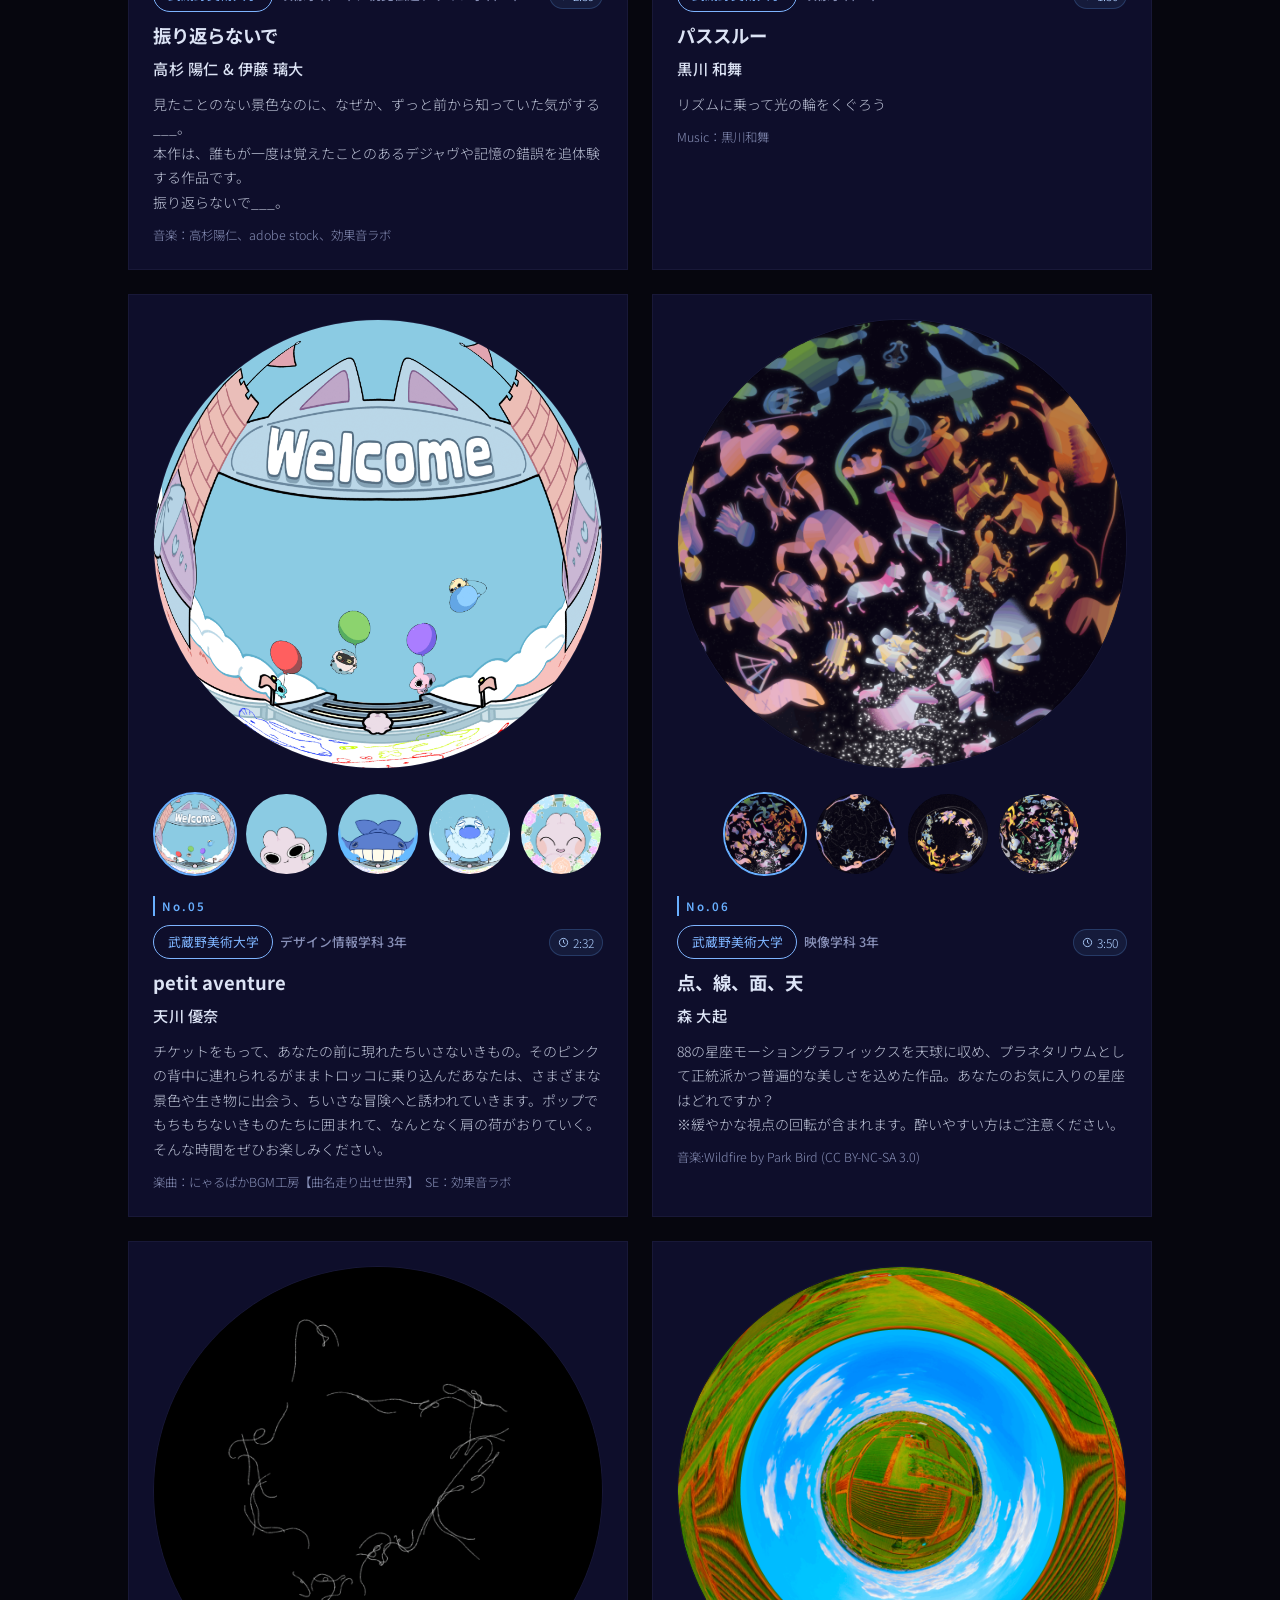
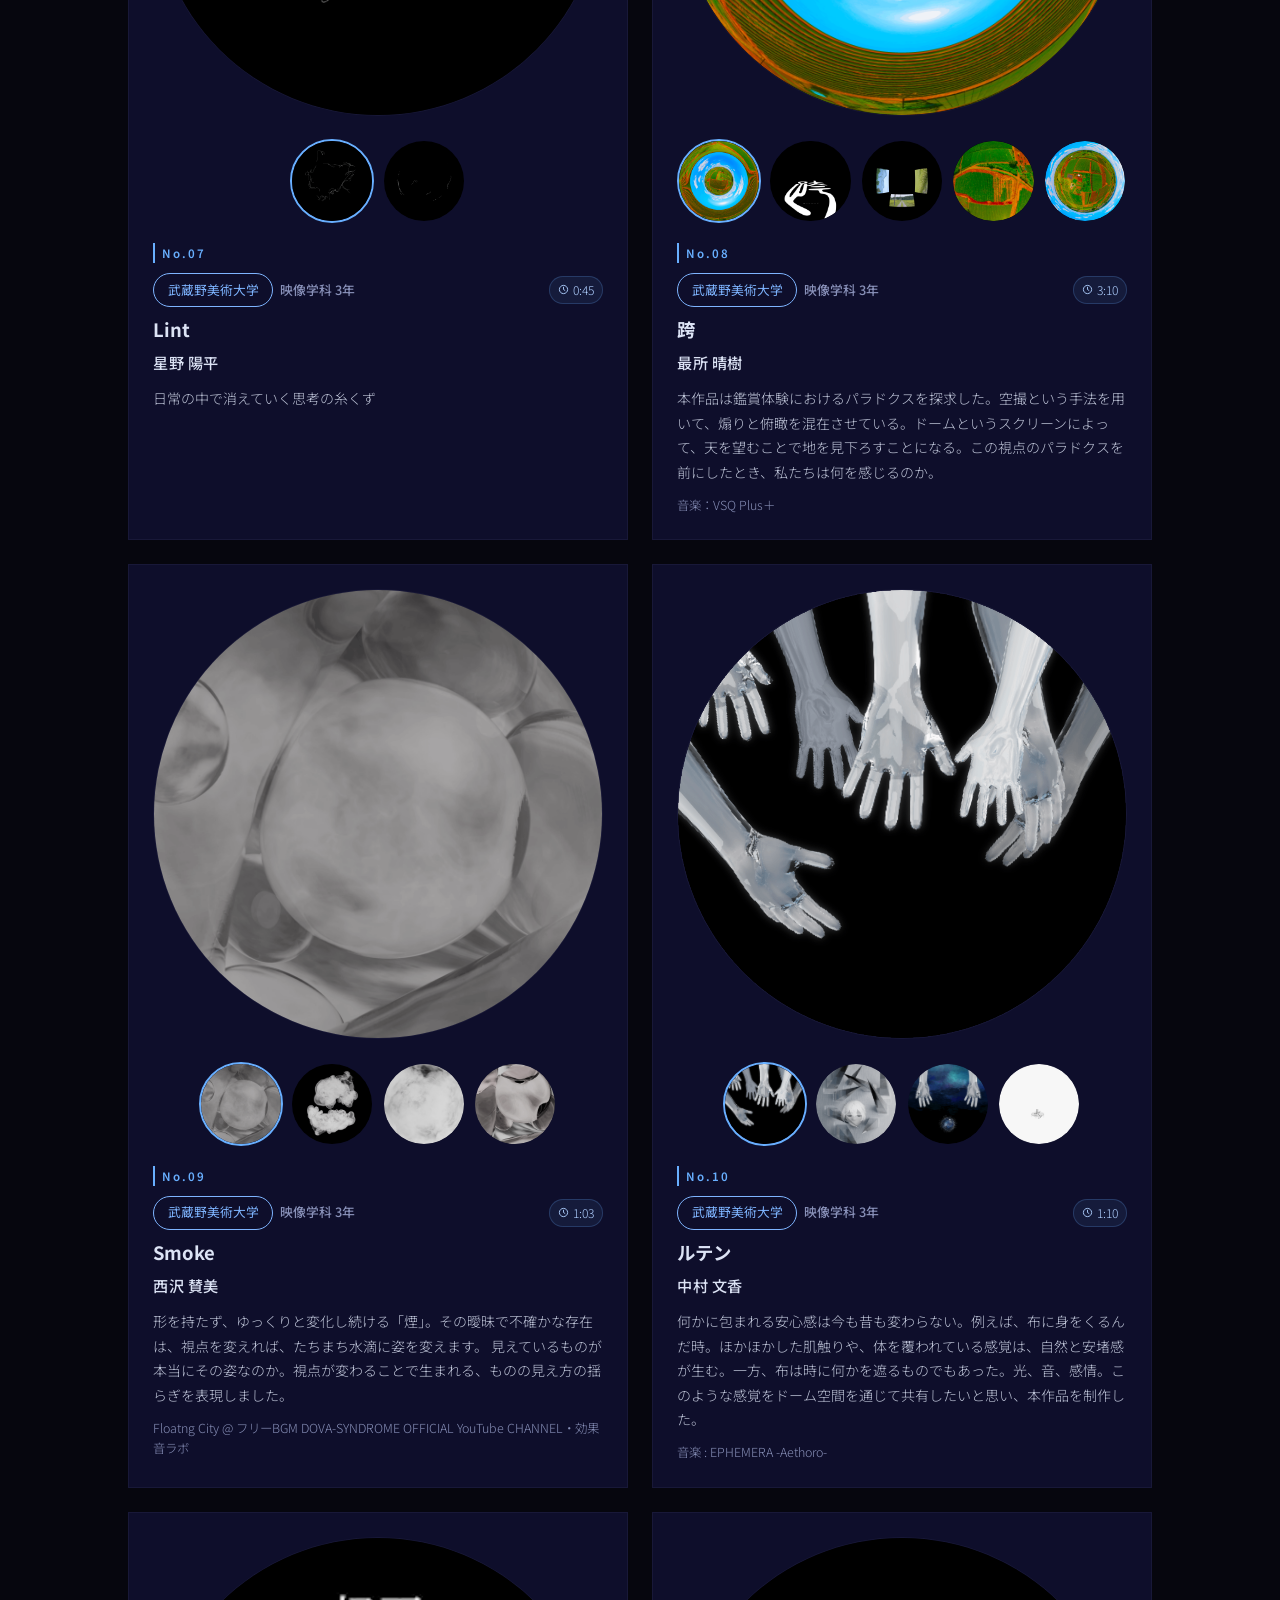
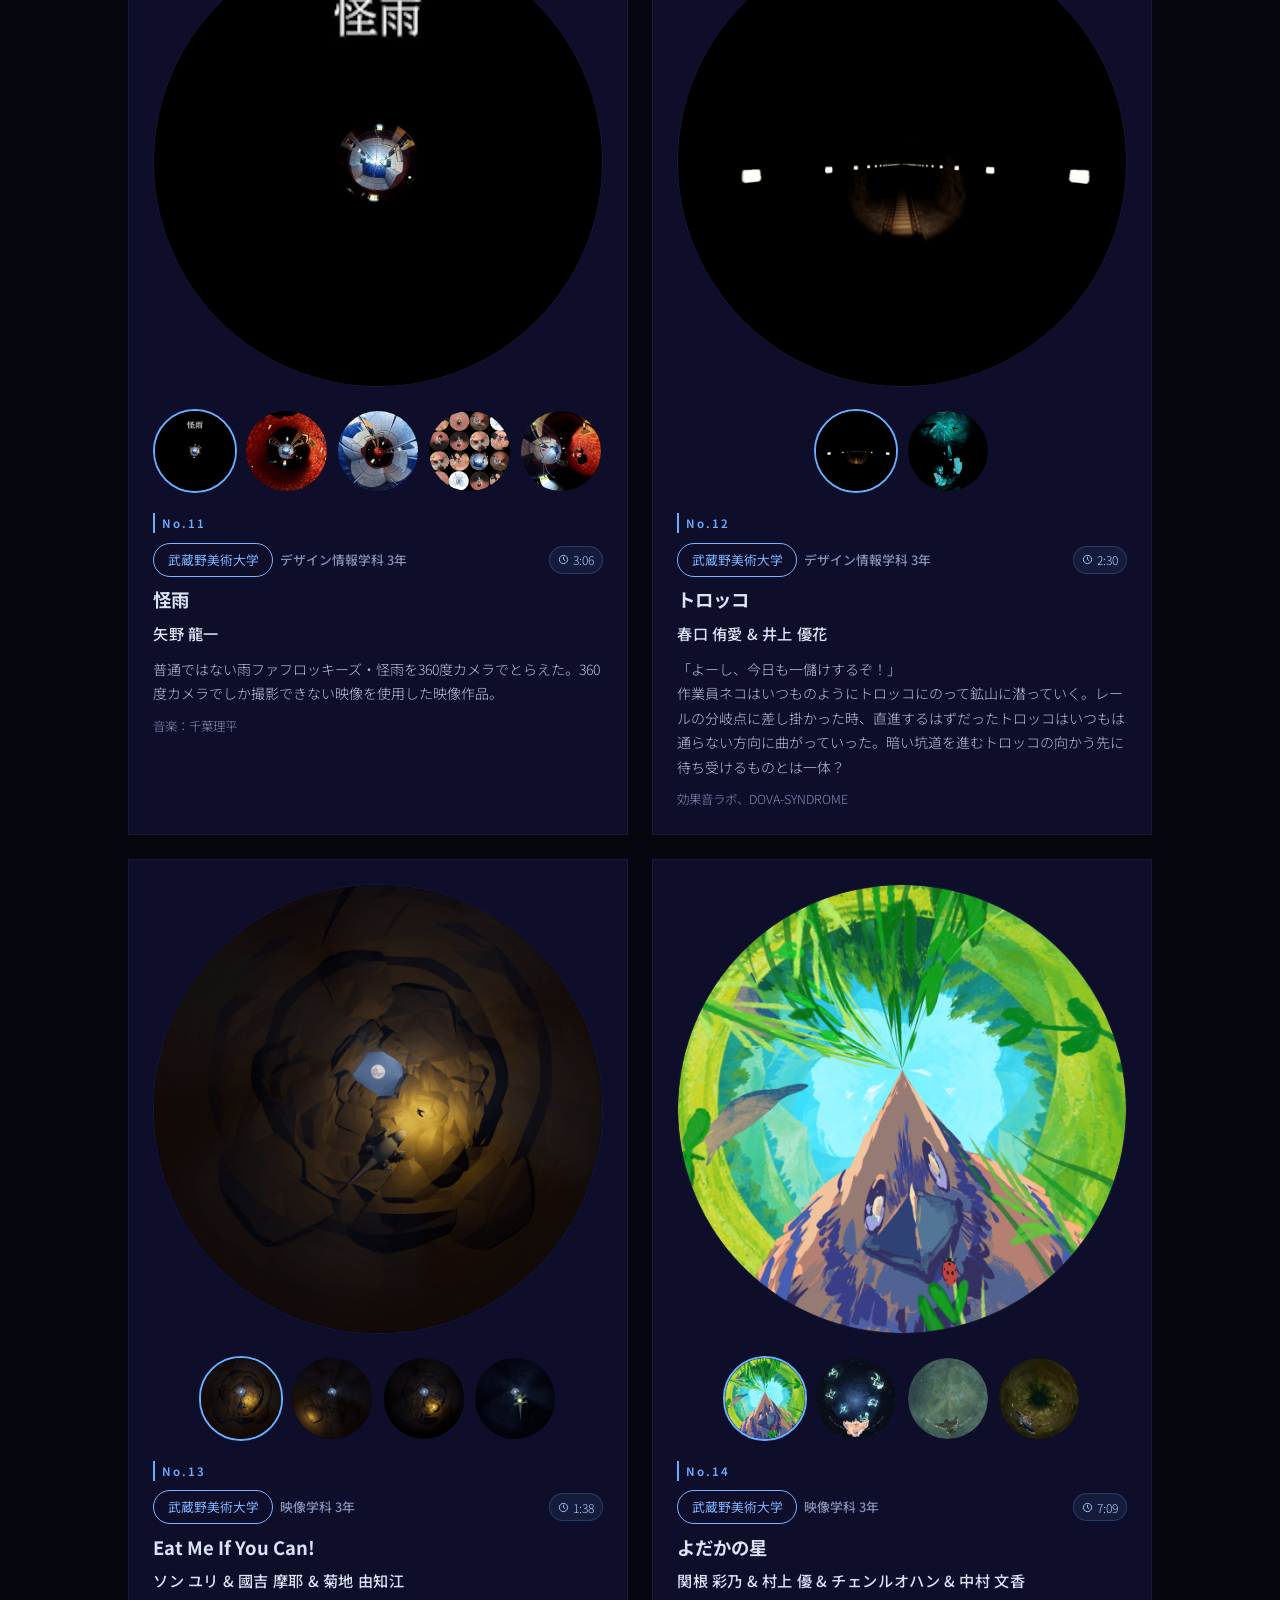
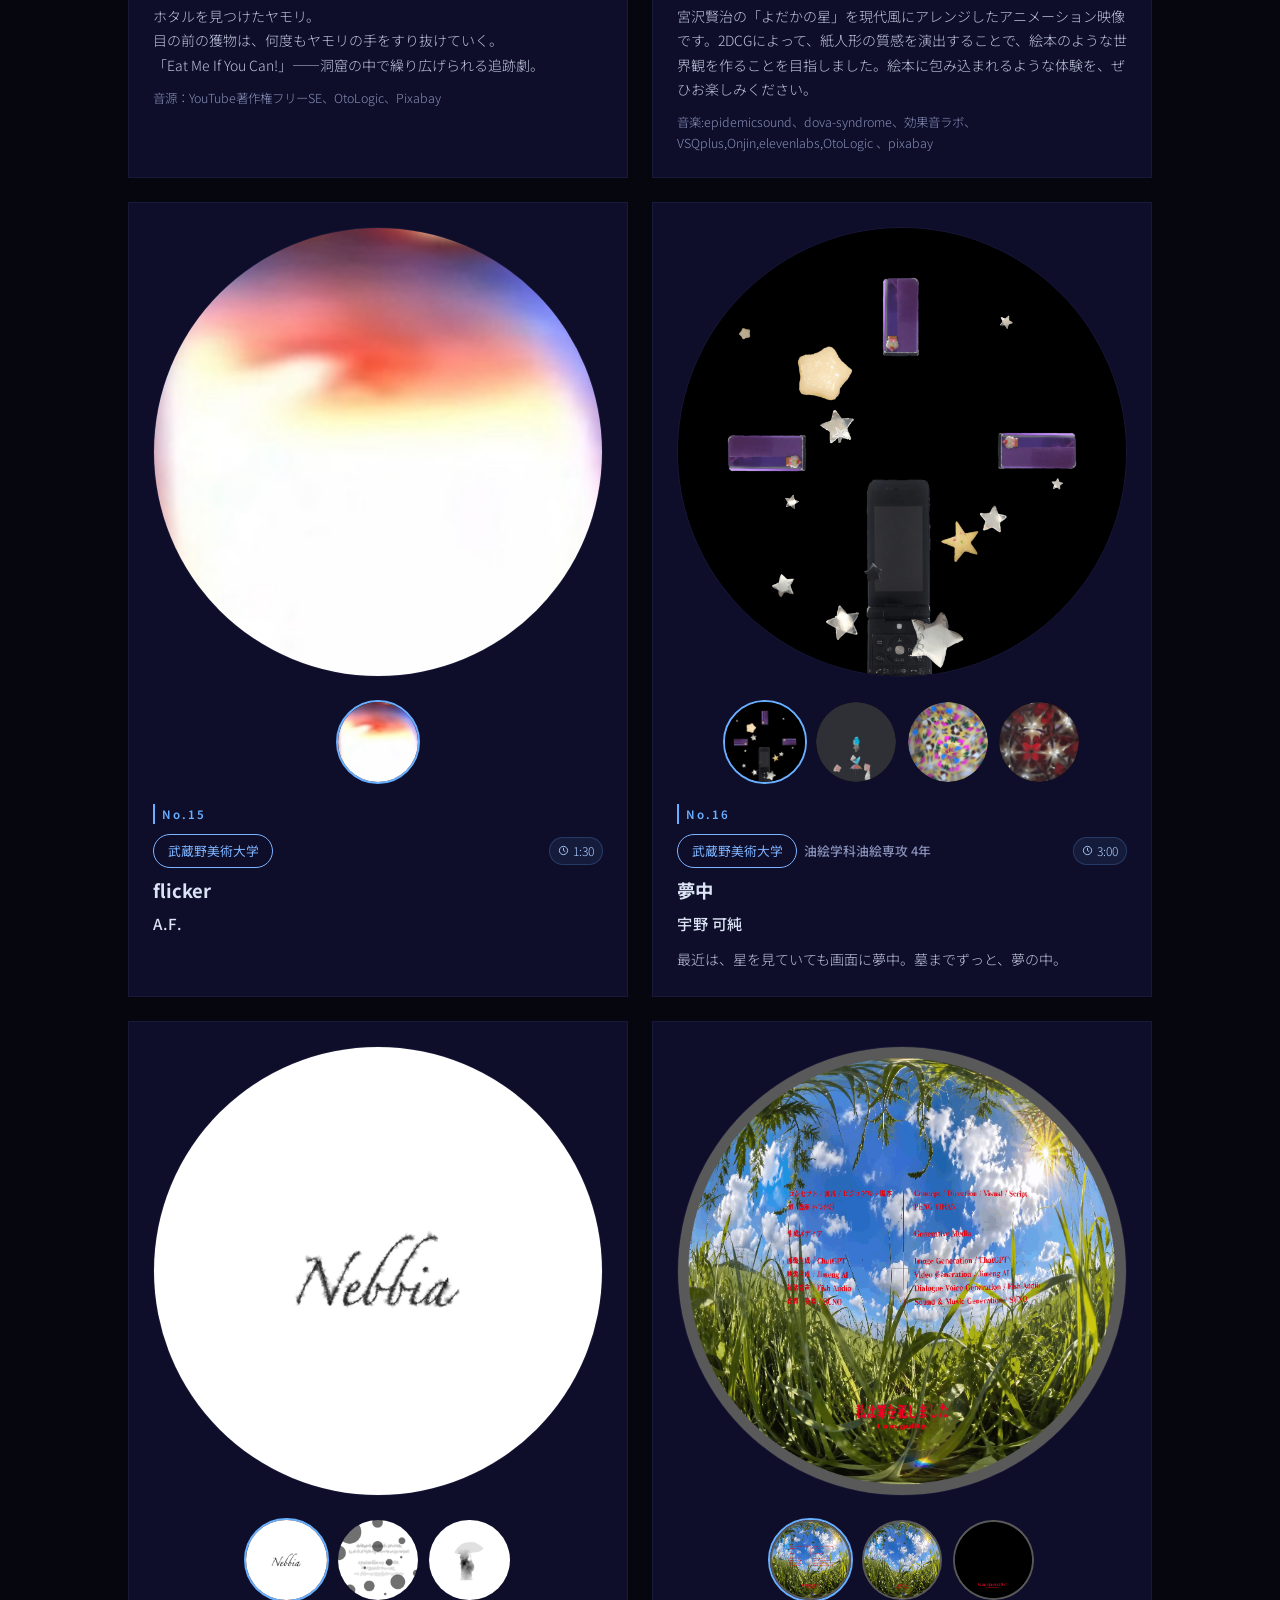
==== commit c636c9ff: "工芸大,玉川大,情報追加" ====
--- a/index.html
+++ b/index.html
@@ -25,7 +25,14 @@
       </button>
       <ul id="nav-menu" class="nav-menu" role="list">
         <li><a href="#about">イベント概要</a></li>
-        <li><a href="#works">作品一覧</a></li>
+        <li class="nav-item-has-sub">
+          <a href="#works">作品一覧</a>
+          <ul class="nav-submenu" role="list">
+            <li><a href="#works-tamagawa">玉川大学</a></li>
+            <li><a href="#works-tpu">東京工芸大学</a></li>
+            <li><a href="#works-musabi">武蔵野美術大学</a></li>
+          </ul>
+        </li>
         <li><a href="#schedule">上映スケジュール</a></li>
         <li><a href="#program">イベント詳細</a></li>
       </ul>
@@ -241,41 +248,68 @@
         </div>
 
         <div class="schedule-block">
-          <h3 class="schedule-block-title">武蔵野美術大学 グループ分け</h3>
-          <div class="schedule-groups">
+          <h3 class="schedule-block-title">大学別 グループ分け</h3>
+          <div class="schedule-groups schedule-groups--2">
+            <div class="schedule-group">
+              <p class="schedule-group-label badge badge-tamagawa">玉川大学</p>
+              <ul class="schedule-group-list" role="list">
+                <li><span class="schedule-group-name">小嶋 一輝</span><span class="schedule-group-work"><span class="schedule-group-title">箱</span><span class="schedule-group-dur">3:18</span></span></li>
+                <li><span class="schedule-group-name">川本 鈴華</span><span class="schedule-group-work"><span class="schedule-group-title">くるくるまわる</span><span class="schedule-group-dur">4:20</span></span></li>
+                <li><span class="schedule-group-name">真銅 咲来</span><span class="schedule-group-work"><span class="schedule-group-title">朗読『桜間中庸 詩 二篇』</span><span class="schedule-group-dur">2:00</span></span></li>
+                <li><span class="schedule-group-name">有木 穂美</span><span class="schedule-group-work"><span class="schedule-group-title">大学3年生の夏休み</span><span class="schedule-group-dur">5:25</span></span></li>
+              </ul>
+            </div>
+            <div class="schedule-group">
+              <p class="schedule-group-label badge badge-tpu">東京工芸大学</p>
+              <ul class="schedule-group-list" role="list">
+                <li><span class="schedule-group-name">石田 まなみ</span><span class="schedule-group-work"><span class="schedule-group-title">Drifting Borders</span><span class="schedule-group-dur">0:50</span></span></li>
+                <li><span class="schedule-group-name">岩見 紗雪</span><span class="schedule-group-work"><span class="schedule-group-title">〈監〉測者</span><span class="schedule-group-dur">0:45</span></span></li>
+                <li><span class="schedule-group-name">大里 颯雅</span><span class="schedule-group-work"><span class="schedule-group-title">Luster Spider</span><span class="schedule-group-dur">1:17</span></span></li>
+                <li><span class="schedule-group-name">木村 心優</span><span class="schedule-group-work"><span class="schedule-group-title">As Seen From There</span><span class="schedule-group-dur">2:46</span></span></li>
+                <li><span class="schedule-group-name">久保 妃雛</span><span class="schedule-group-work"><span class="schedule-group-title">ちいさな幻</span><span class="schedule-group-dur">1:30</span></span></li>
+                <li><span class="schedule-group-name">齋藤 香織</span><span class="schedule-group-work"><span class="schedule-group-title">Abyssal Swarm(アビサル・スウォーム)</span><span class="schedule-group-dur">2:17</span></span></li>
+                <li><span class="schedule-group-name">齊藤 萌未</span><span class="schedule-group-work"><span class="schedule-group-title">おやゆび姫</span><span class="schedule-group-dur">2:11</span></span></li>
+                <li><span class="schedule-group-name">SHENG HEJIA</span><span class="schedule-group-work"><span class="schedule-group-title">海の底に沈んだ部屋</span><span class="schedule-group-dur">2:20</span></span></li>
+                <li><span class="schedule-group-name">道家 理歩</span><span class="schedule-group-work"><span class="schedule-group-title">MIDNIGHT CIRCUS</span><span class="schedule-group-dur">1:30</span></span></li>
+                <li><span class="schedule-group-name">山内 大雅</span><span class="schedule-group-work"><span class="schedule-group-title">なにが出るかな</span><span class="schedule-group-dur">1:13</span></span></li>
+                <li><span class="schedule-group-name">若月 香歩</span><span class="schedule-group-work"><span class="schedule-group-title">ネコの僕と君と</span><span class="schedule-group-dur">0:47</span></span></li>
+              </ul>
+            </div>
+          </div>
+          <div class="schedule-groups schedule-groups--3">
             <div class="schedule-group">
               <p class="schedule-group-label badge badge-musabi">武蔵野美術大学①</p>
               <ul class="schedule-group-list" role="list">
-                <li><span class="schedule-group-name">櫻庭 幸明</span><span class="schedule-group-work">ポストストーン</span></li>
-                <li><span class="schedule-group-name">岩崎 然</span><span class="schedule-group-work">主観・視界</span></li>
-                <li><span class="schedule-group-name">高杉 陽仁・伊藤 璃大</span><span class="schedule-group-work">振り返らないで</span></li>
-                <li><span class="schedule-group-name">黒川 和舞</span><span class="schedule-group-work">パススルー</span></li>
-                <li><span class="schedule-group-name">天川 優奈</span><span class="schedule-group-work">petit aventure</span></li>
-                <li><span class="schedule-group-name">森 大起</span><span class="schedule-group-work">点、線、面、天</span></li>
-                <li><span class="schedule-group-name">星野 陽平</span><span class="schedule-group-work">Lint</span></li>
+                <li><span class="schedule-group-name">櫻庭 幸明</span><span class="schedule-group-work"><span class="schedule-group-title">ポストストーン</span><span class="schedule-group-dur">4:00</span></span></li>
+                <li><span class="schedule-group-name">岩崎 然</span><span class="schedule-group-work"><span class="schedule-group-title">主観・視界</span><span class="schedule-group-dur">1:46</span></span></li>
+                <li><span class="schedule-group-name">高杉 陽仁・伊藤 璃大</span><span class="schedule-group-work"><span class="schedule-group-title">振り返らないで</span><span class="schedule-group-dur">2:39</span></span></li>
+                <li><span class="schedule-group-name">黒川 和舞</span><span class="schedule-group-work"><span class="schedule-group-title">パススルー</span><span class="schedule-group-dur">1:30</span></span></li>
+                <li><span class="schedule-group-name">天川 優奈</span><span class="schedule-group-work"><span class="schedule-group-title">petit aventure</span><span class="schedule-group-dur">2:32</span></span></li>
+                <li><span class="schedule-group-name">森 大起</span><span class="schedule-group-work"><span class="schedule-group-title">点、線、面、天</span><span class="schedule-group-dur">3:50</span></span></li>
+                <li><span class="schedule-group-name">星野 陽平</span><span class="schedule-group-work"><span class="schedule-group-title">Lint</span><span class="schedule-group-dur">0:45</span></span></li>
               </ul>
             </div>
             <div class="schedule-group">
               <p class="schedule-group-label badge badge-musabi">武蔵野美術大学②</p>
               <ul class="schedule-group-list" role="list">
-                <li><span class="schedule-group-name">最所 晴樹</span><span class="schedule-group-work">跨</span></li>
-                <li><span class="schedule-group-name">西沢 賛美</span><span class="schedule-group-work">（タイトル未定）</span></li>
-                <li><span class="schedule-group-name">中村 文香</span><span class="schedule-group-work">ルテン</span></li>
-                <li><span class="schedule-group-name">矢野 龍一</span><span class="schedule-group-work">怪雨</span></li>
-                <li><span class="schedule-group-name">春口 侑愛・井上 優花</span><span class="schedule-group-work">トロッコ</span></li>
-                <li><span class="schedule-group-name">ソン ユリ・國吉 摩耶・菊地 由知江</span><span class="schedule-group-work">Eat Me If You Can!</span></li>
-                <li><span class="schedule-group-name schedule-group-name--long">関根 彩乃・村上 優・チェンルオハン・中村 文香</span><span class="schedule-group-work">よだかの星</span></li>
+                <li><span class="schedule-group-name">最所 晴樹</span><span class="schedule-group-work"><span class="schedule-group-title">跨</span><span class="schedule-group-dur">3:10</span></span></li>
+                <li><span class="schedule-group-name">西沢 賛美</span><span class="schedule-group-work"><span class="schedule-group-title">Smoke</span><span class="schedule-group-dur">1:03</span></span></li>
+                <li><span class="schedule-group-name">中村 文香</span><span class="schedule-group-work"><span class="schedule-group-title">ルテン</span><span class="schedule-group-dur">1:10</span></span></li>
+                <li><span class="schedule-group-name">矢野 龍一</span><span class="schedule-group-work"><span class="schedule-group-title">怪雨</span><span class="schedule-group-dur">3:06</span></span></li>
+                <li><span class="schedule-group-name">春口 侑愛・井上 優花</span><span class="schedule-group-work"><span class="schedule-group-title">トロッコ</span><span class="schedule-group-dur">2:30</span></span></li>
+                <li><span class="schedule-group-name">ソン ユリ・國吉 摩耶・菊地 由知江</span><span class="schedule-group-work"><span class="schedule-group-title">Eat Me If You Can!</span><span class="schedule-group-dur">1:38</span></span></li>
+                <li><span class="schedule-group-name schedule-group-name--long">関根 彩乃・村上 優・チェンルオハン・中村 文香</span><span class="schedule-group-work"><span class="schedule-group-title">よだかの星</span><span class="schedule-group-dur">7:09</span></span></li>
               </ul>
             </div>
             <div class="schedule-group">
               <p class="schedule-group-label badge badge-musabi">武蔵野美術大学③</p>
               <ul class="schedule-group-list" role="list">
-                <li><span class="schedule-group-name">A. F.</span><span class="schedule-group-work">flicker</span></li>
-                <li><span class="schedule-group-name">宇野 可純</span><span class="schedule-group-work">夢中</span></li>
-                <li><span class="schedule-group-name">北野 萌</span><span class="schedule-group-work">Nebbia</span></li>
-                <li><span class="schedule-group-name">ペン イハン</span><span class="schedule-group-work">3½</span></li>
-                <li><span class="schedule-group-name">岡田 桃子・池谷 麻那</span><span class="schedule-group-work">Children's Dream</span></li>
-                <li><span class="schedule-group-name">イオアニス ポリフロノプロス</span><span class="schedule-group-work">Fragments</span></li>
+                <li><span class="schedule-group-name">A. F.</span><span class="schedule-group-work"><span class="schedule-group-title">flicker</span><span class="schedule-group-dur">1:30</span></span></li>
+                <li><span class="schedule-group-name">宇野 可純</span><span class="schedule-group-work"><span class="schedule-group-title">夢中</span><span class="schedule-group-dur">3:00</span></span></li>
+                <li><span class="schedule-group-name">北野 萌</span><span class="schedule-group-work"><span class="schedule-group-title">Nebbia</span><span class="schedule-group-dur">1:00</span></span></li>
+                <li><span class="schedule-group-name">ペン イハン</span><span class="schedule-group-work"><span class="schedule-group-title">3½</span><span class="schedule-group-dur">3:44</span></span></li>
+                <li><span class="schedule-group-name">岡田 桃子・池谷 麻那</span><span class="schedule-group-work"><span class="schedule-group-title">Children's Dream</span><span class="schedule-group-dur">3:20</span></span></li>
+                <li><span class="schedule-group-name">イオアニス ポリフロノプロス</span><span class="schedule-group-work"><span class="schedule-group-title">Fragments</span><span class="schedule-group-dur">2:35</span></span></li>
               </ul>
             </div>
           </div>
--- a/style.css
+++ b/style.css
@@ -115,8 +115,9 @@
 }
 .nav-logo-sub {
   display: block;
-  font-size: 0.65rem;
-  color: var(--fg-mid);
+  font-size: 0.8rem;
+  font-weight: 700;
+  color: var(--fg);
   margin-top: 2px;
 }
 .nav-menu {
@@ -130,6 +131,38 @@
   text-decoration: none;
 }
 .nav-menu a:hover { color: var(--fg); }
+
+/* 「作品一覧」ホバーで大学ごとのアンカーへ移動できるサブメニュー */
+.nav-item-has-sub { position: relative; }
+.nav-submenu {
+  position: absolute;
+  top: 100%;
+  left: 0;
+  min-width: 160px;
+  margin-top: 0.75rem;
+  padding: 0.4rem 0;
+  list-style: none;
+  background: rgba(6, 6, 14, 0.97);
+  border: 1px solid var(--border);
+  backdrop-filter: blur(14px);
+  -webkit-backdrop-filter: blur(14px);
+  opacity: 0;
+  visibility: hidden;
+  transform: translateY(-6px);
+  transition: opacity 0.2s, transform 0.2s, visibility 0.2s;
+}
+.nav-item-has-sub:hover .nav-submenu,
+.nav-item-has-sub:focus-within .nav-submenu {
+  opacity: 1;
+  visibility: visible;
+  transform: translateY(0);
+}
+.nav-submenu a {
+  display: block;
+  padding: 0.5rem 1.1rem;
+  font-size: 0.8rem;
+  white-space: nowrap;
+}
 
 /* Hamburger */
 .nav-toggle {
@@ -433,6 +466,23 @@
   grid-column: 1 / -1;
 }
 
+/* 学校名見出し */
+.works-school-heading {
+  grid-column: 1 / -1;
+  font-size: 1.1rem;
+  font-weight: 700;
+  letter-spacing: 0.06em;
+  color: var(--fg);
+  padding-bottom: 0.5rem;
+  border-bottom: 1px solid var(--border);
+  margin-top: 1rem;
+  scroll-margin-top: calc(var(--nav-h) + 1rem);
+}
+.works-school-heading:first-child { margin-top: 0; }
+.works-school-heading-musabi   { color: var(--c-musabi);   border-color: var(--c-musabi); }
+.works-school-heading-tamagawa { color: var(--c-tamagawa); border-color: var(--c-tamagawa); }
+.works-school-heading-tpu      { color: var(--c-tpu);      border-color: var(--c-tpu); }
+
 /* Work card */
 .work-card {
   display: flex;
@@ -467,17 +517,6 @@
   object-fit: cover;
   display: block;
 }
-.dome-no-image {
-  position: absolute;
-  inset: 0;
-  display: flex;
-  align-items: center;
-  justify-content: center;
-  color: var(--fg-dim);
-  font-size: 0.7rem;
-  letter-spacing: 0.12em;
-}
-
 /* サムネイルストリップ（最大5枚） */
 .work-thumbs {
   display: flex;
@@ -525,6 +564,14 @@
   border-left: 2px solid var(--accent);
   padding-left: 0.45rem;
   margin-bottom: 0.2rem;
+}
+.work-index-tpu {
+  color: var(--c-tpu);
+  border-left-color: var(--c-tpu);
+}
+.work-index-tamagawa {
+  color: var(--c-tamagawa);
+  border-left-color: var(--c-tamagawa);
 }
 
 .work-meta {
@@ -808,9 +855,11 @@
 }
 .schedule-groups {
   display: grid;
-  grid-template-columns: repeat(3, 1fr);
   gap: 1.5rem;
 }
+.schedule-groups + .schedule-groups { margin-top: 1.5rem; }
+.schedule-groups--2 { grid-template-columns: repeat(2, 1fr); }
+.schedule-groups--3 { grid-template-columns: repeat(3, 1fr); }
 .schedule-group {
   background: rgba(22, 22, 68, 0.4);
   border: 1px solid var(--border);
@@ -842,6 +891,14 @@
 .schedule-group-work {
   font-size: 0.75rem;
   color: var(--fg-mid);
+}
+.schedule-group-title::before { content: '「'; }
+.schedule-group-title::after  { content: '」'; }
+.schedule-group-dur {
+  margin-left: 0.5em;
+  font-size: 0.7rem;
+  color: var(--fg-dim);
+  white-space: nowrap;
 }
 
 /* ===========================
@@ -926,6 +983,26 @@
   .nav-menu.open { display: flex; }
   .nav-menu a { font-size: 1.25rem; color: var(--fg); }
 
+  /* サブメニューはホバーできないため、常時展開して縦に並べる */
+  .nav-item-has-sub { display: flex; flex-direction: column; align-items: center; gap: 1rem; }
+  .nav-submenu {
+    position: static;
+    opacity: 1;
+    visibility: visible;
+    transform: none;
+    background: none;
+    border: none;
+    backdrop-filter: none;
+    -webkit-backdrop-filter: none;
+    margin-top: 0;
+    padding: 0;
+    display: flex;
+    flex-direction: column;
+    align-items: center;
+    gap: 0.75rem;
+  }
+  .nav-submenu a { font-size: 0.95rem; padding: 0; }
+
   /* Sections */
   section:not(#hero) { padding: 3.5rem 0; }
   .program-cards { grid-template-columns: 1fr; gap: 1.25rem; }
@@ -944,6 +1021,7 @@
   .info-list { flex-direction: column; gap: 1.5rem; }
   .nav-inner { padding: 0 1rem; }
   .nav-logo-main { font-size: 0.78rem; }
+  .nav-logo-sub  { font-size: 0.7rem; }
   .work-card { padding: 1rem; }
   .work-meta { flex-wrap: wrap; }
   .work-duration { margin-left: 0; }
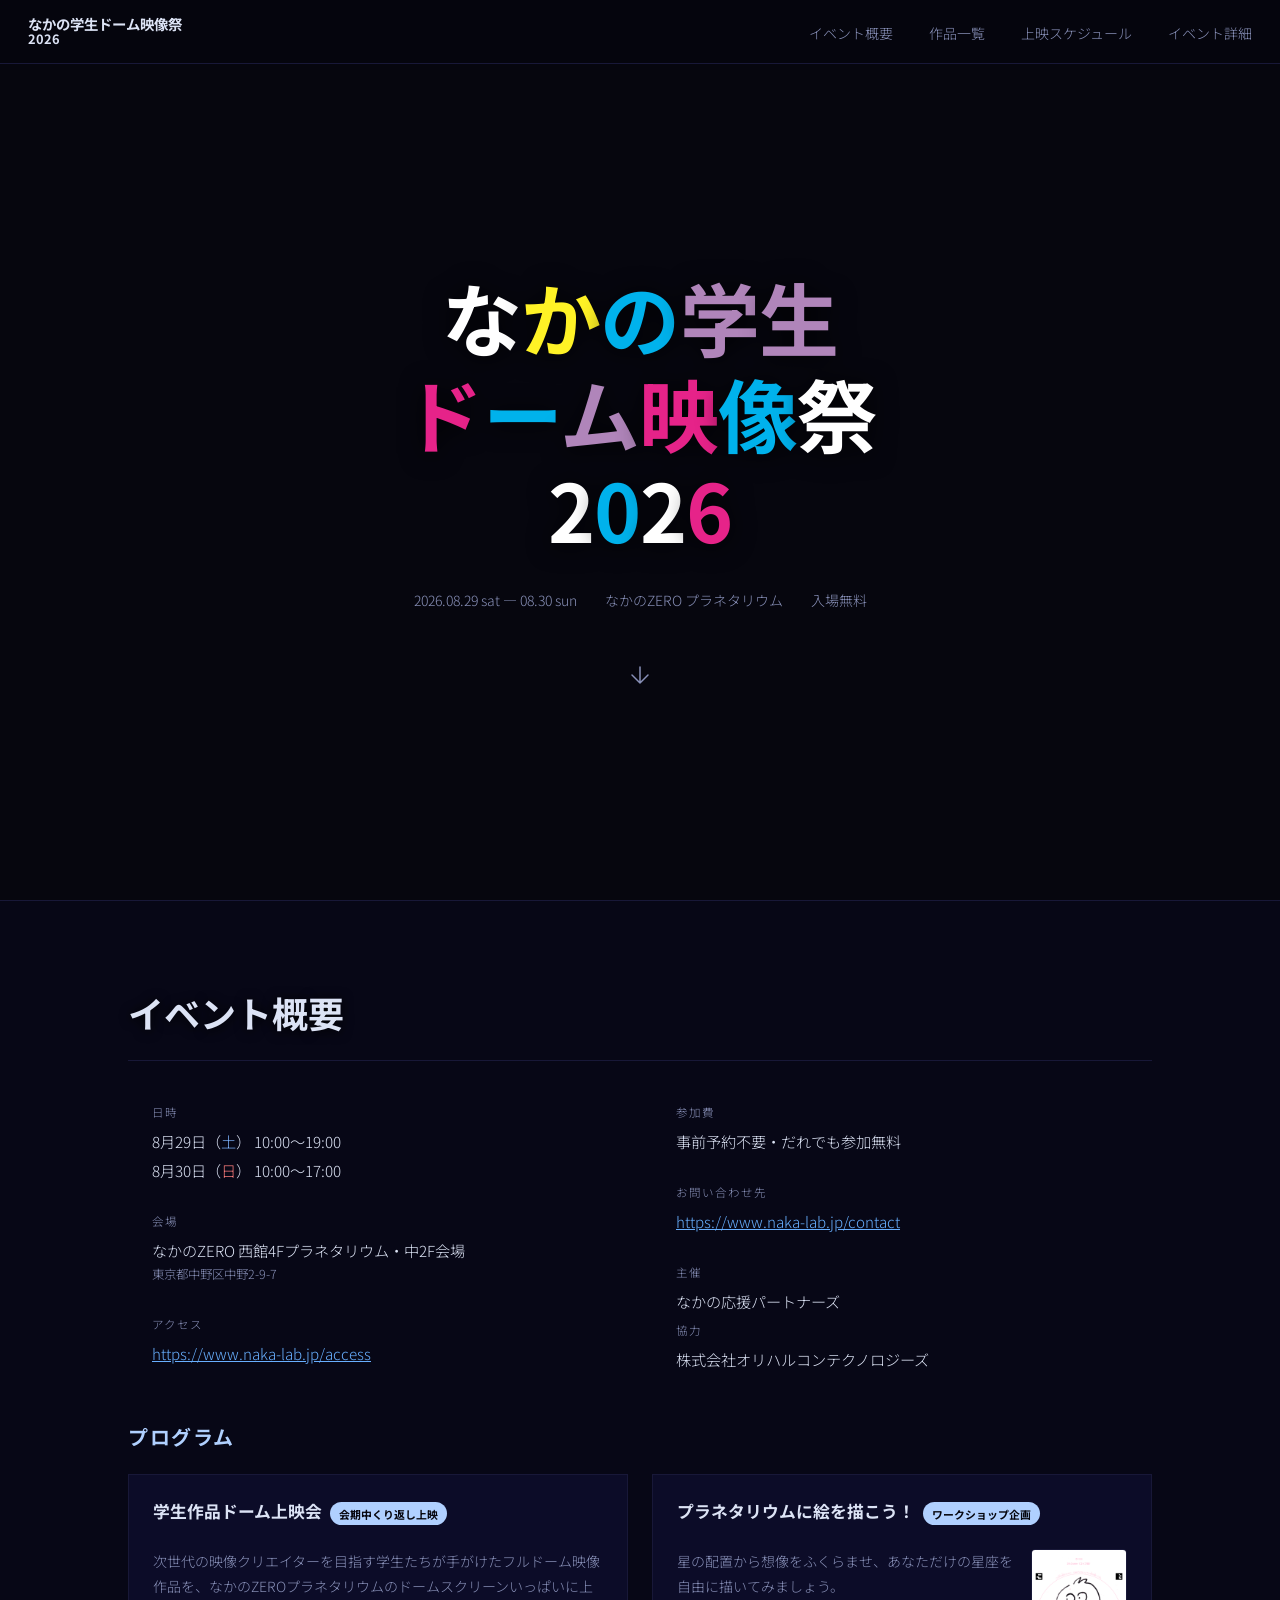
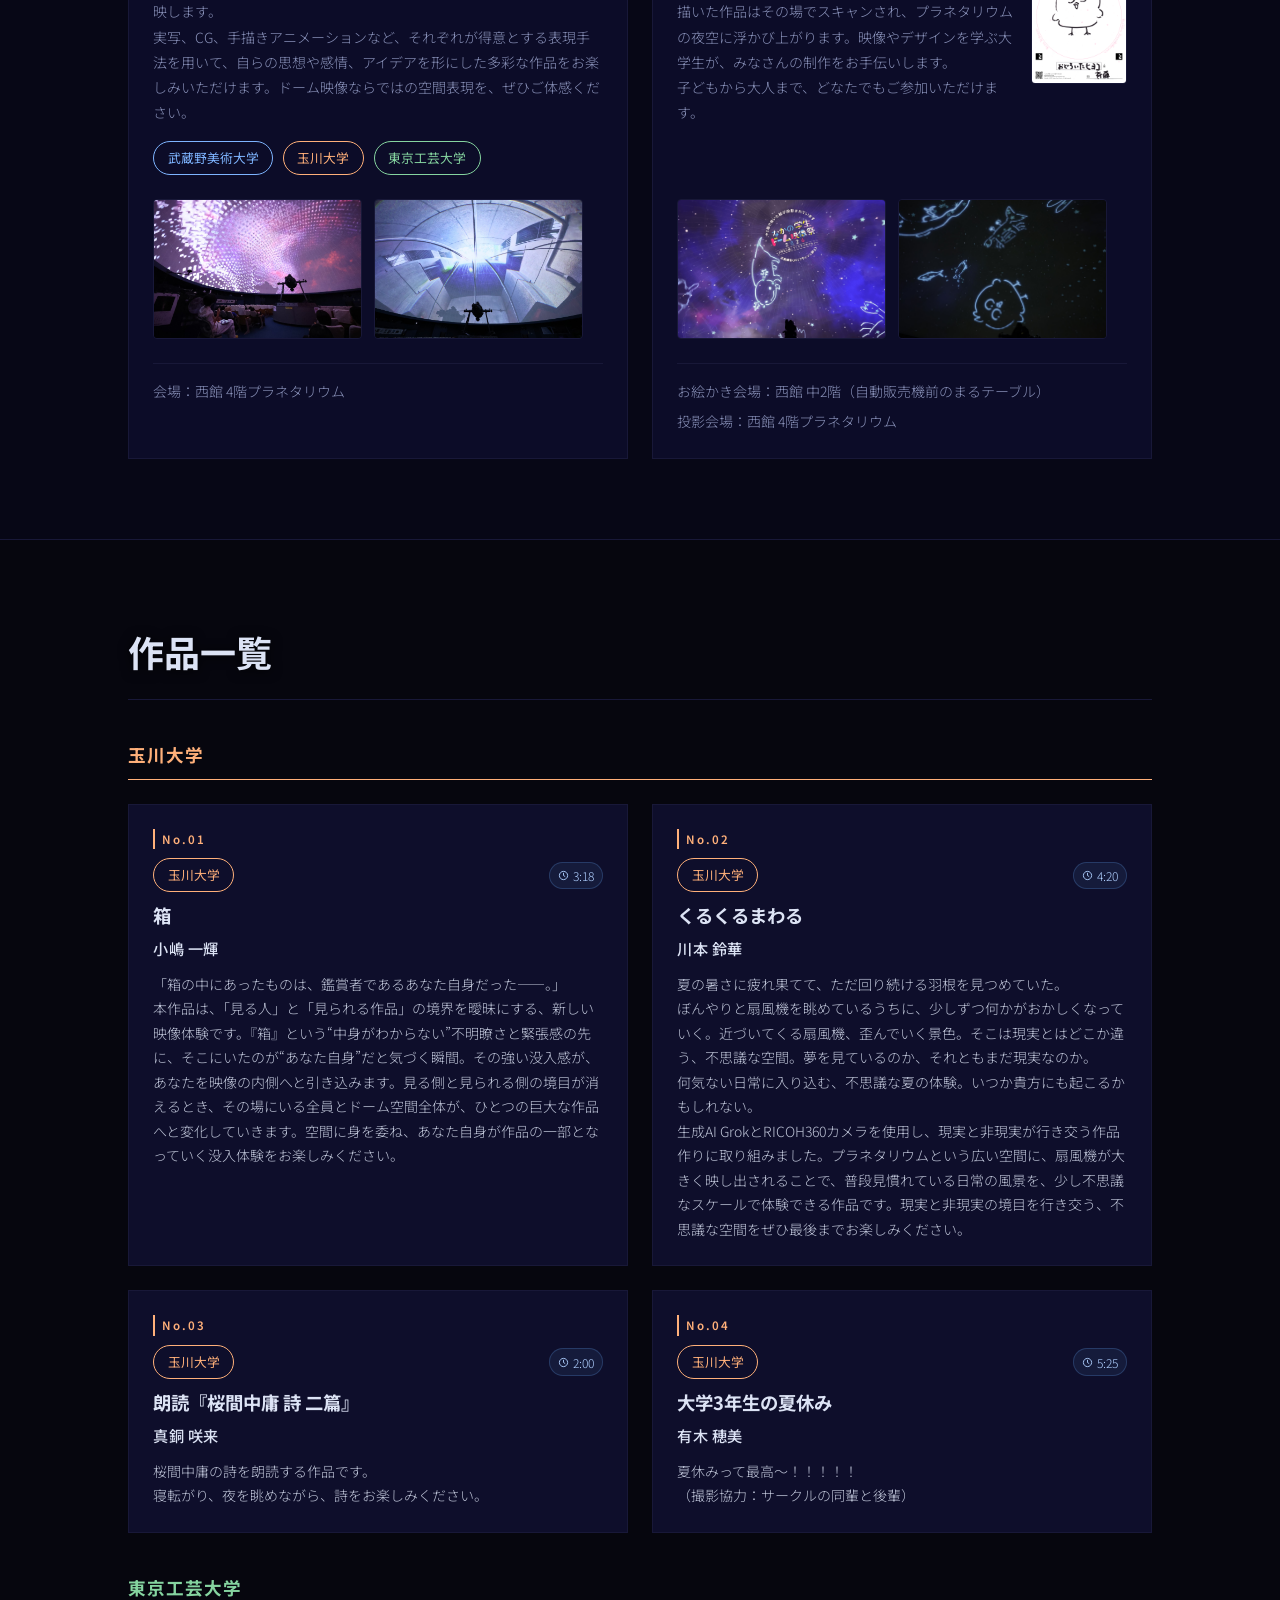
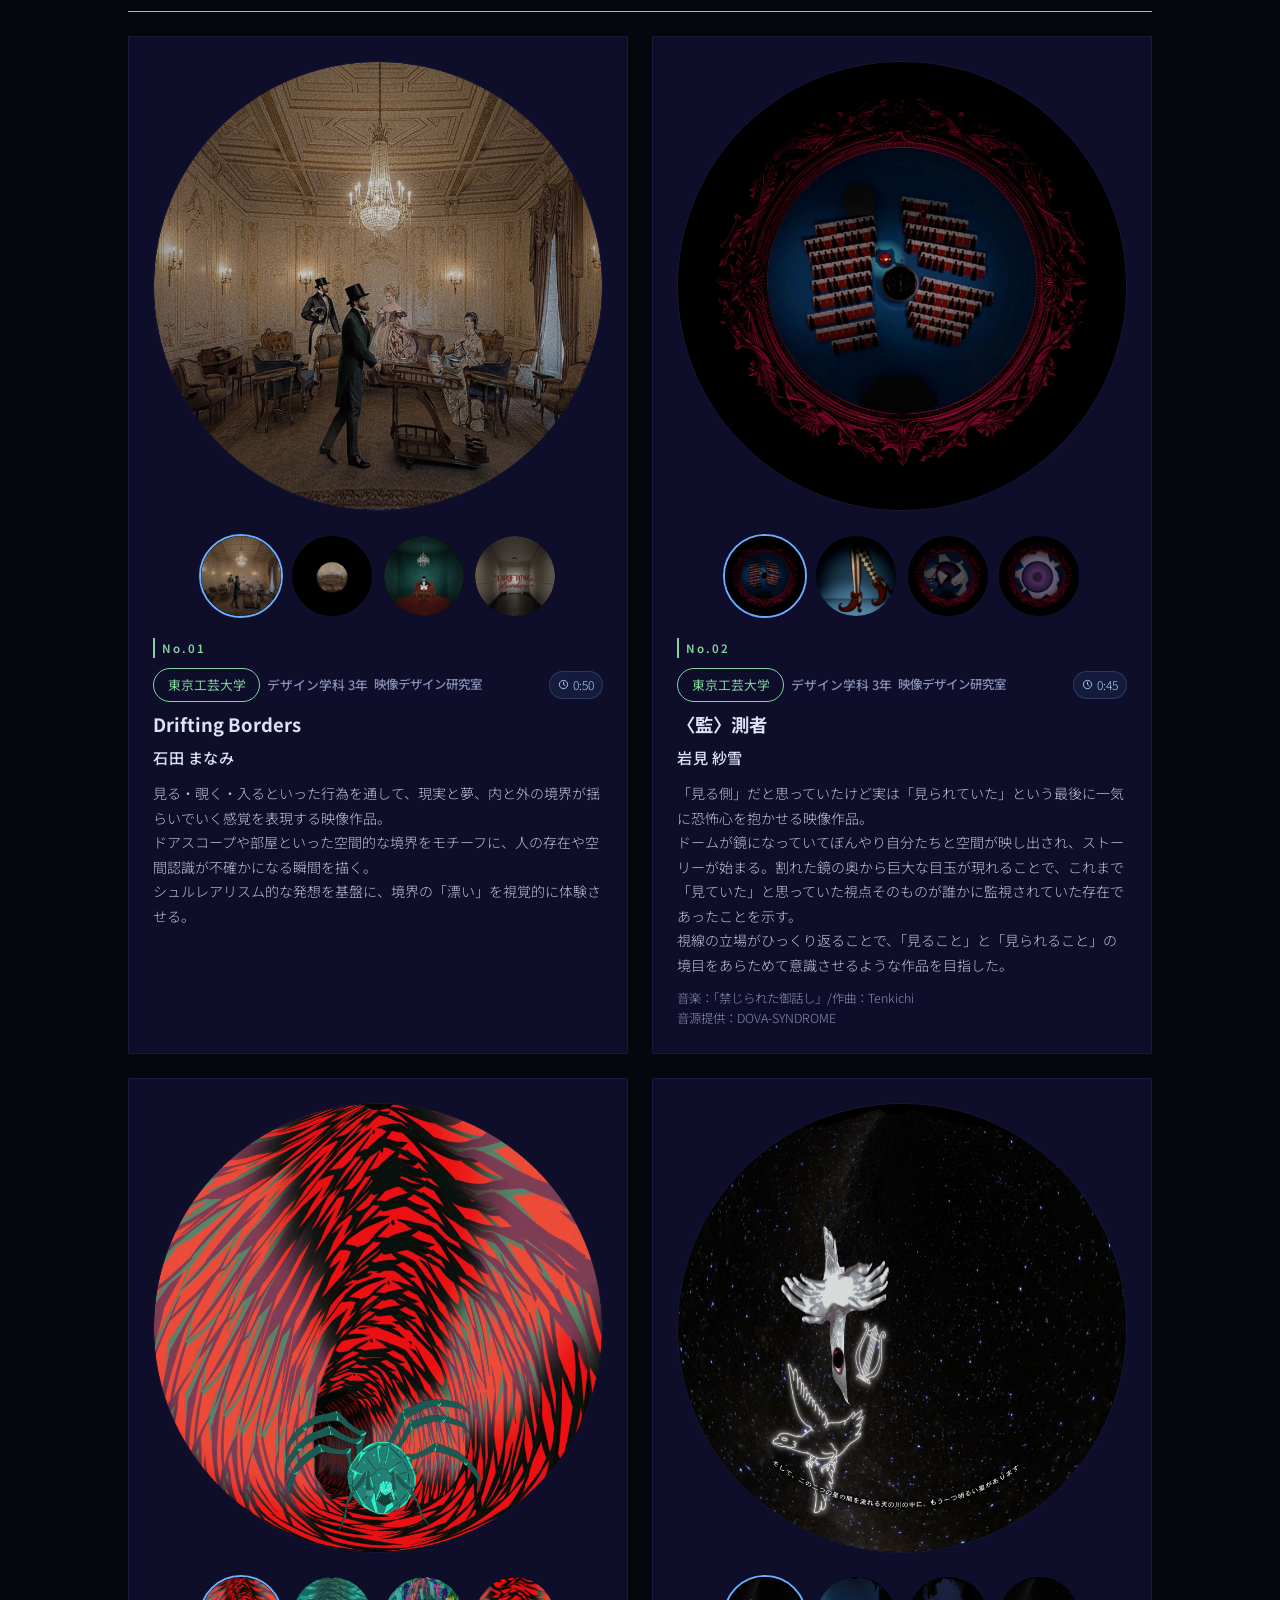
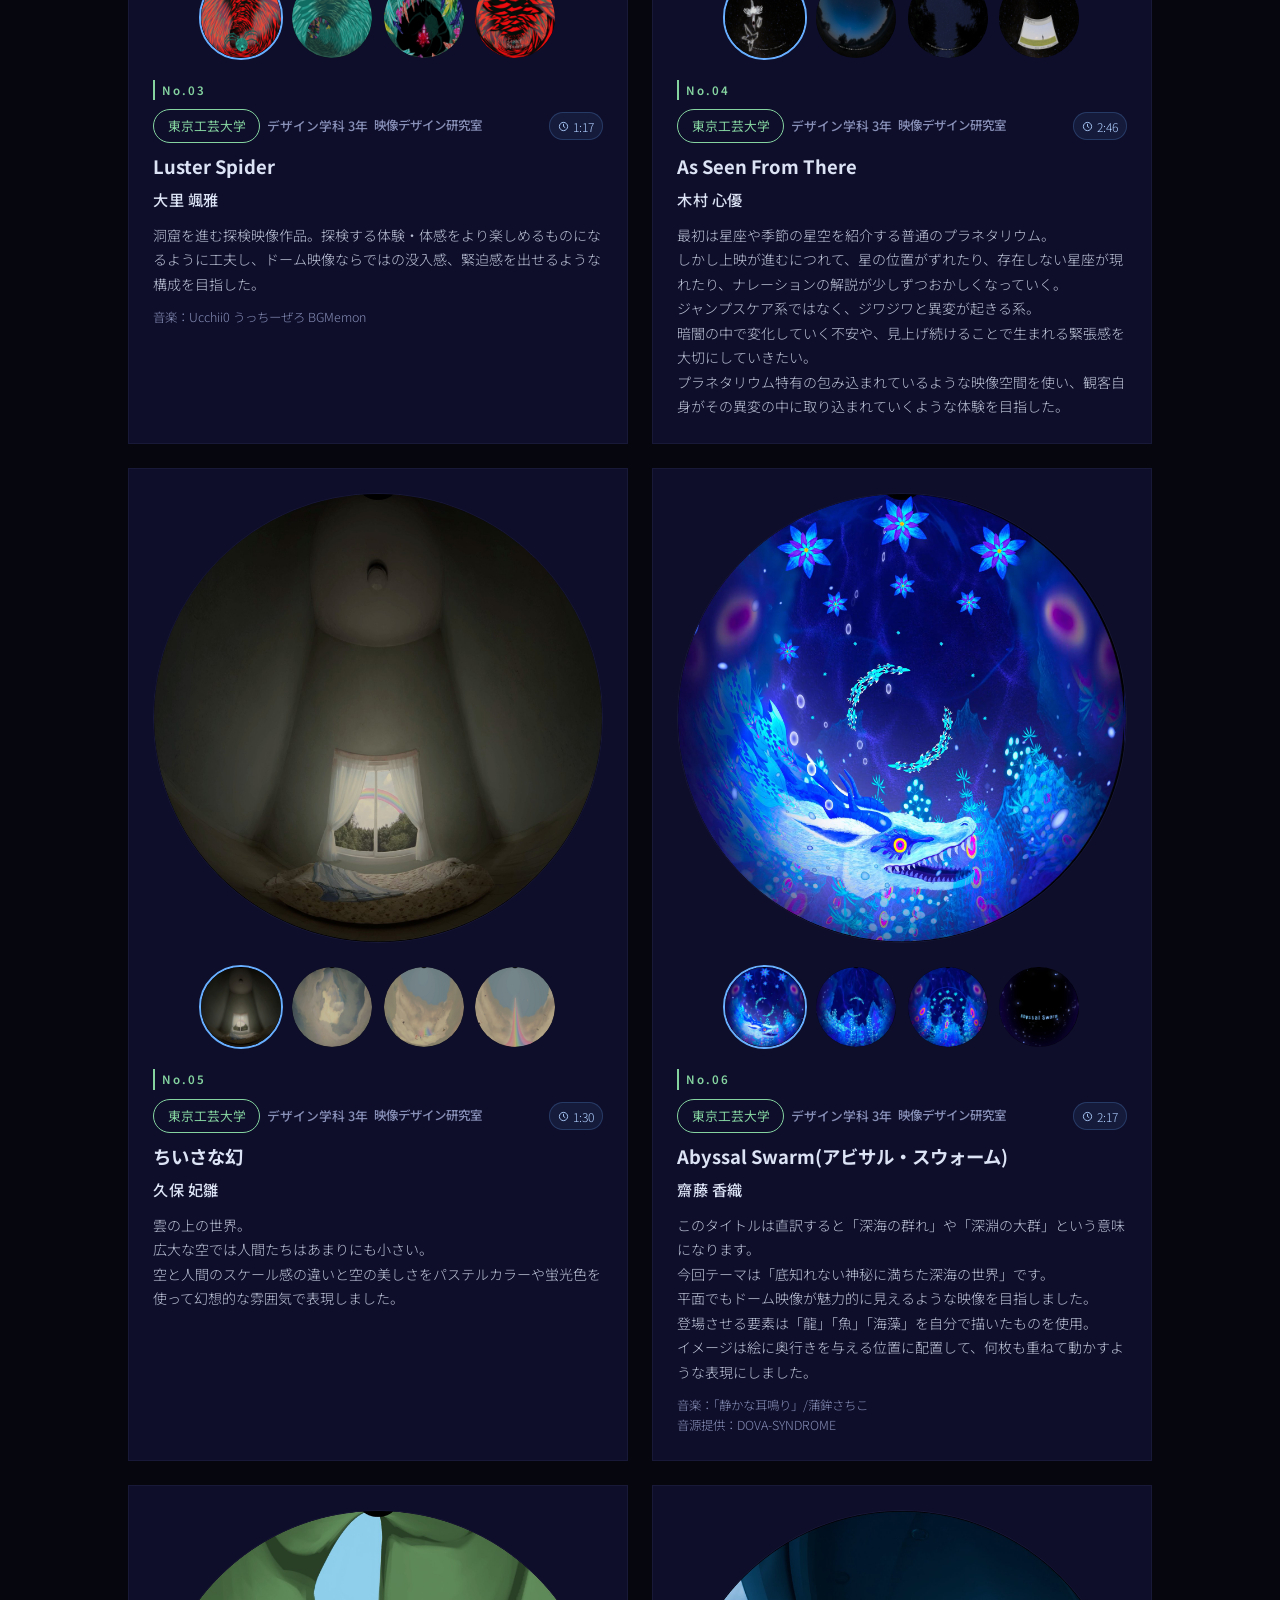
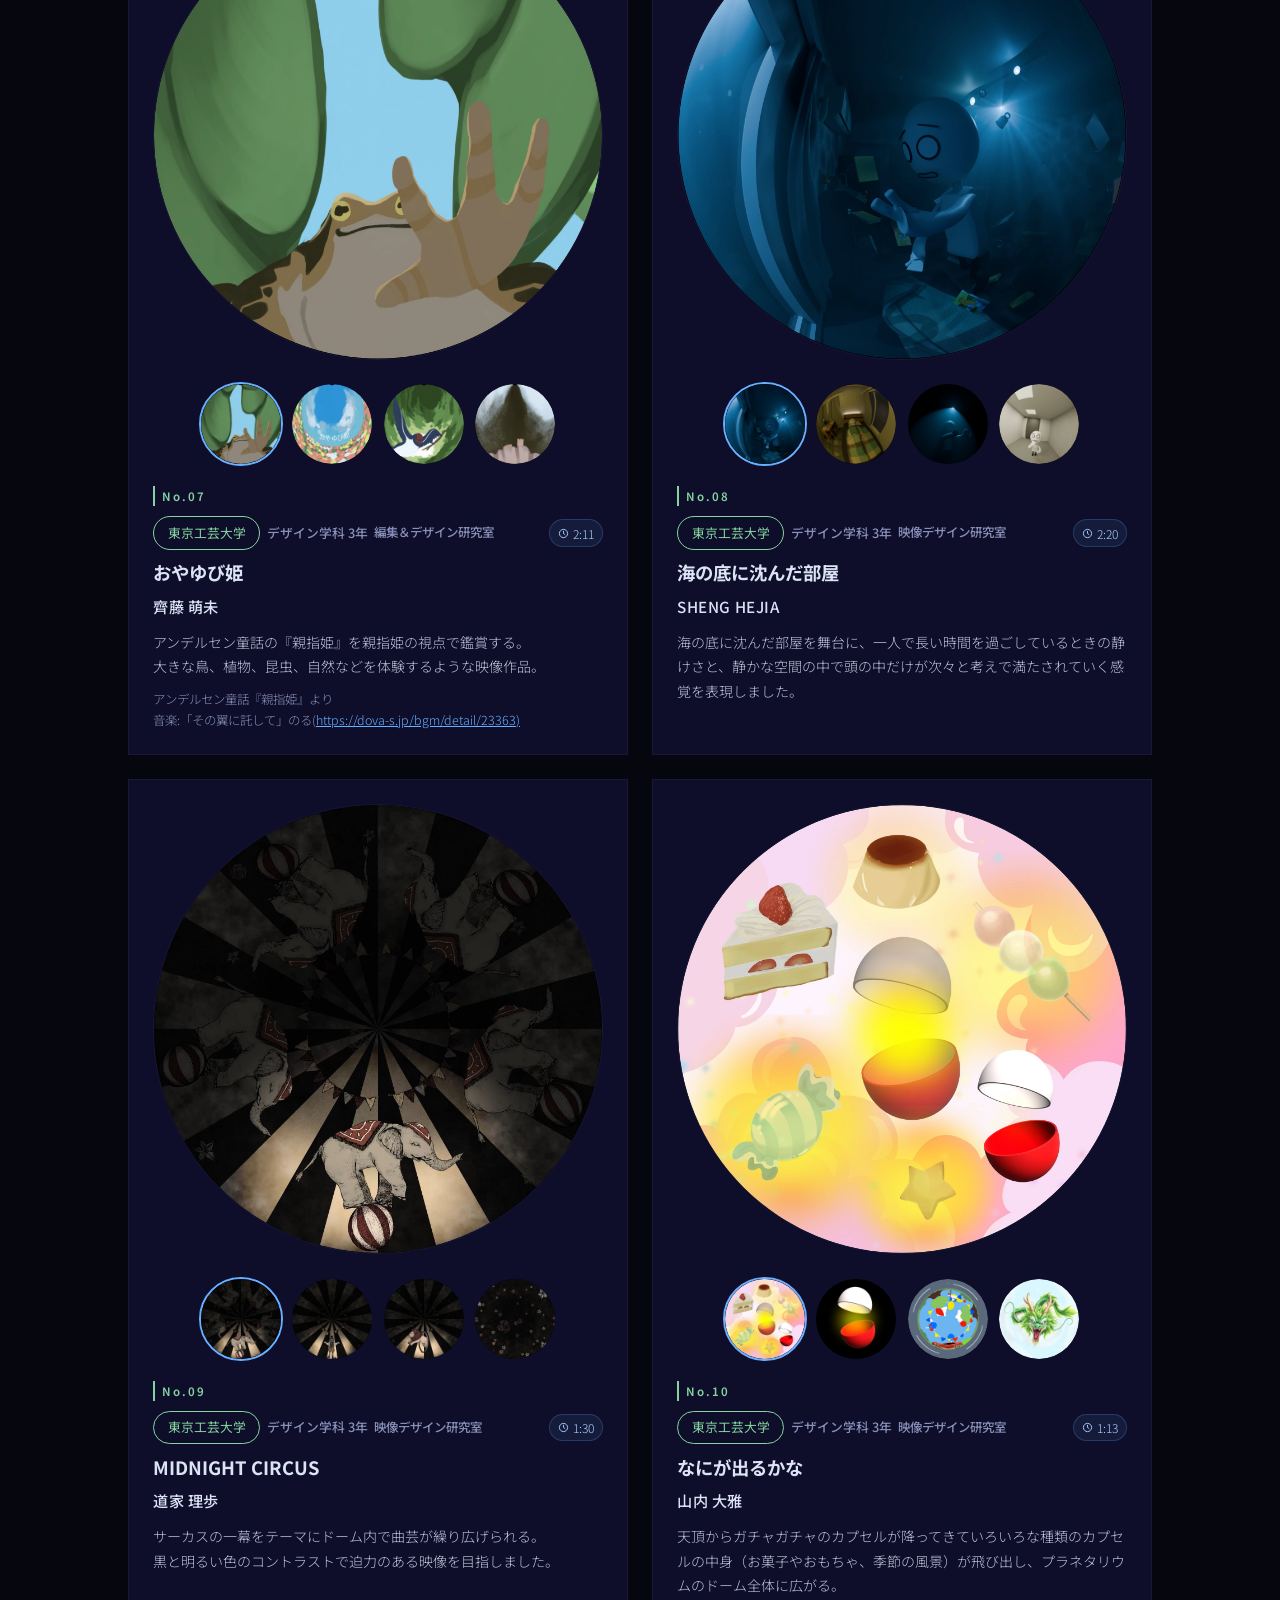
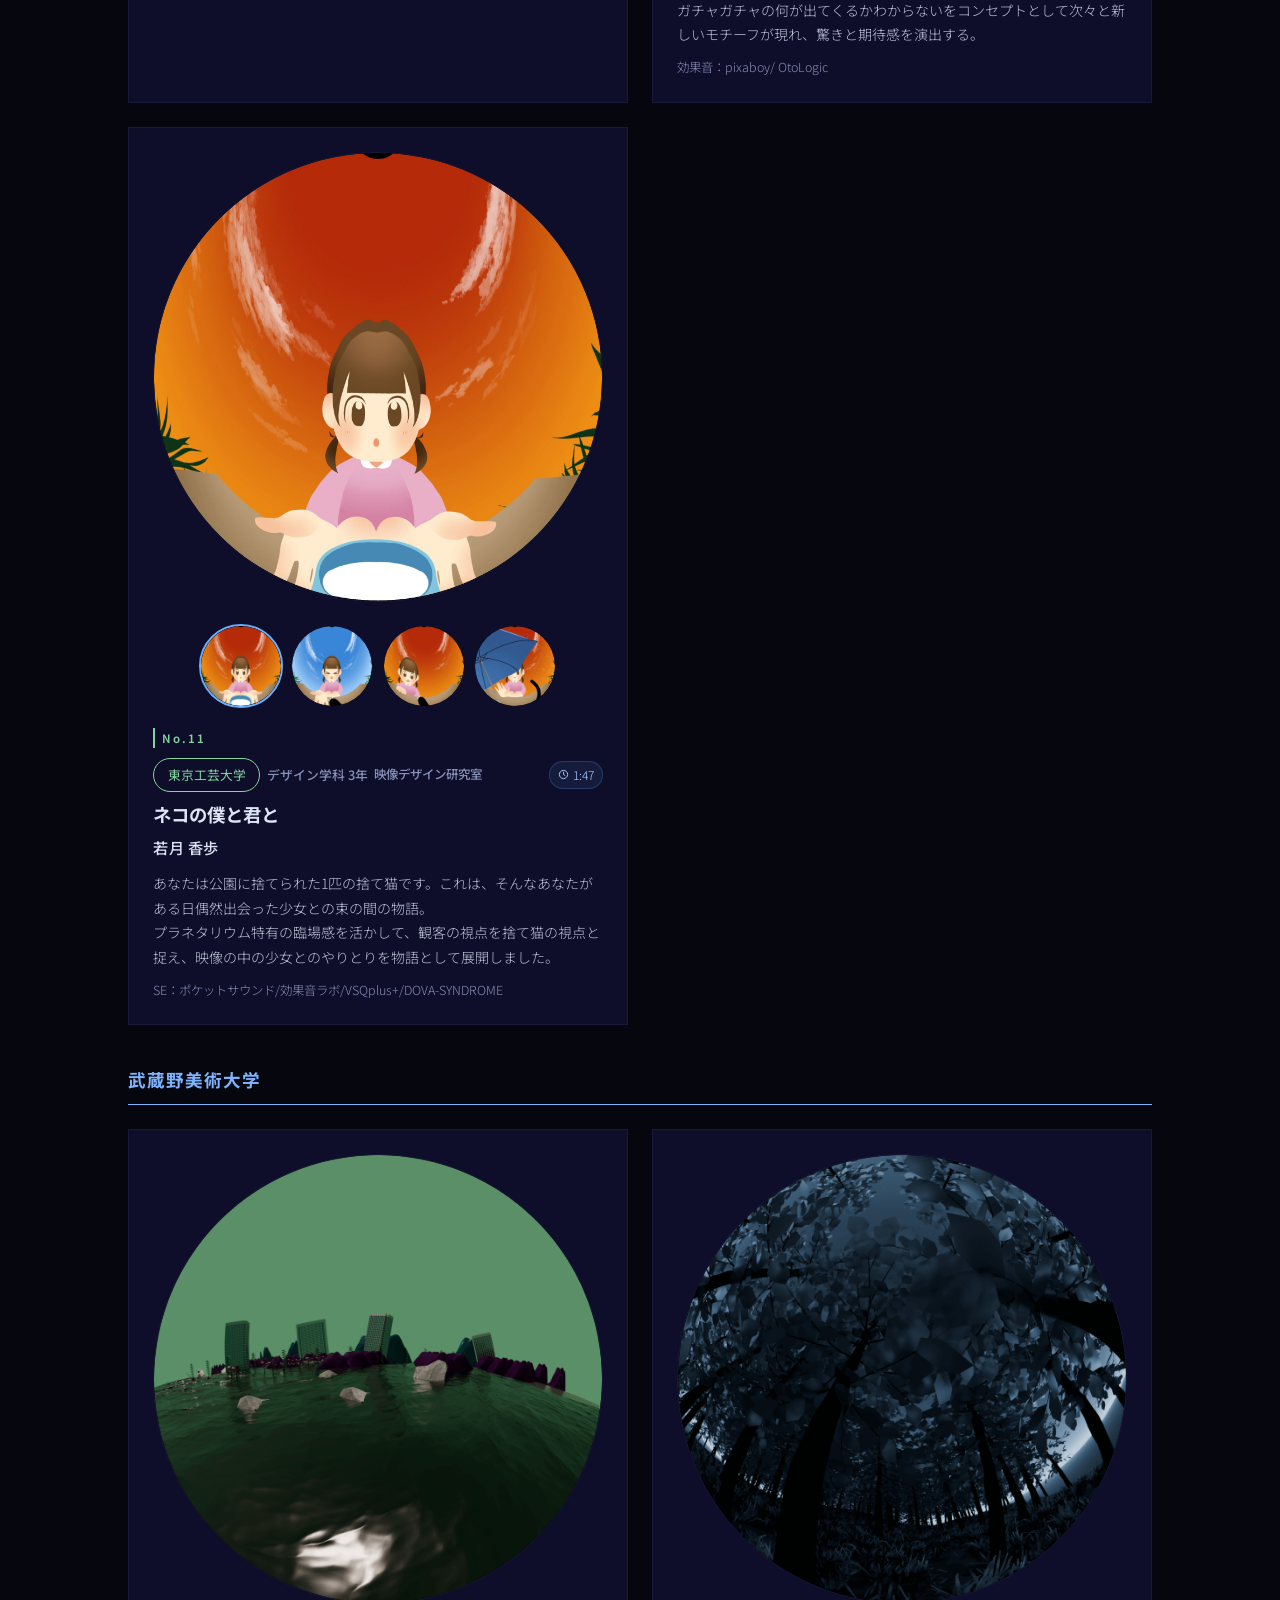
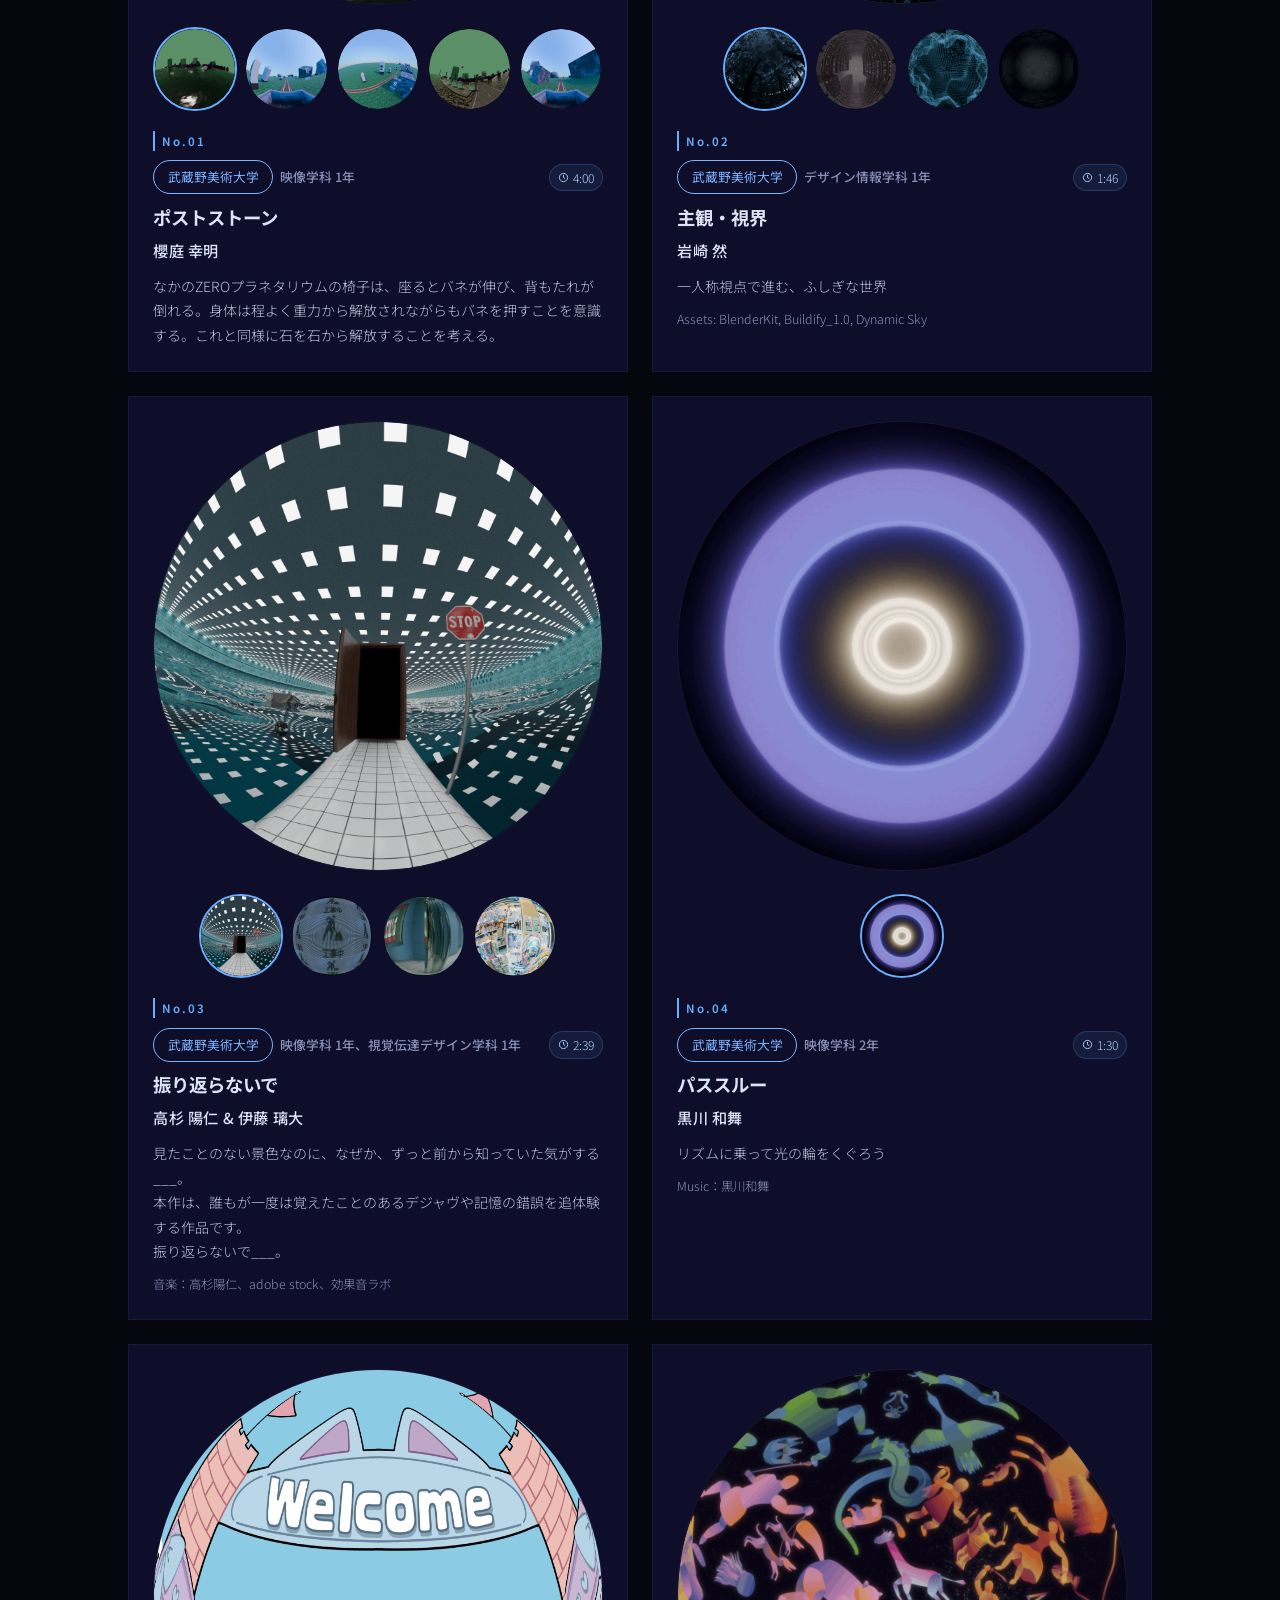
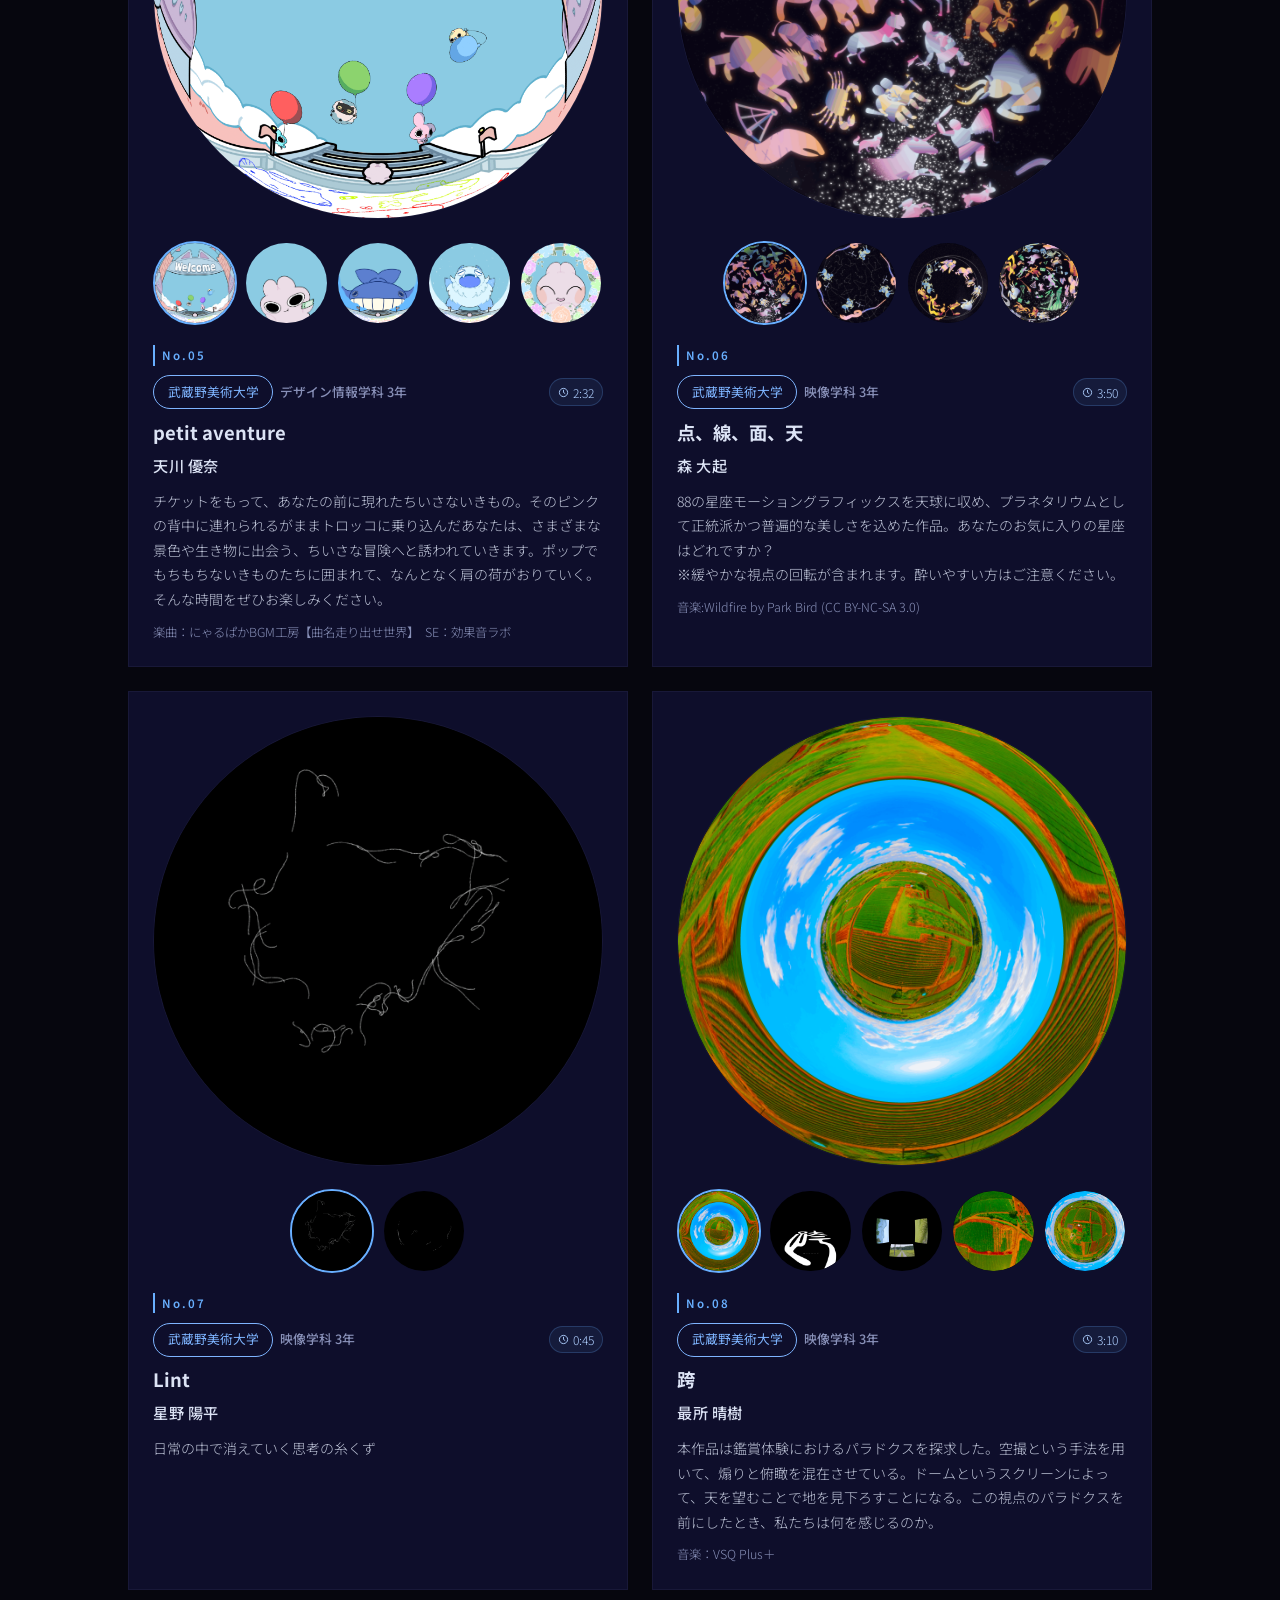
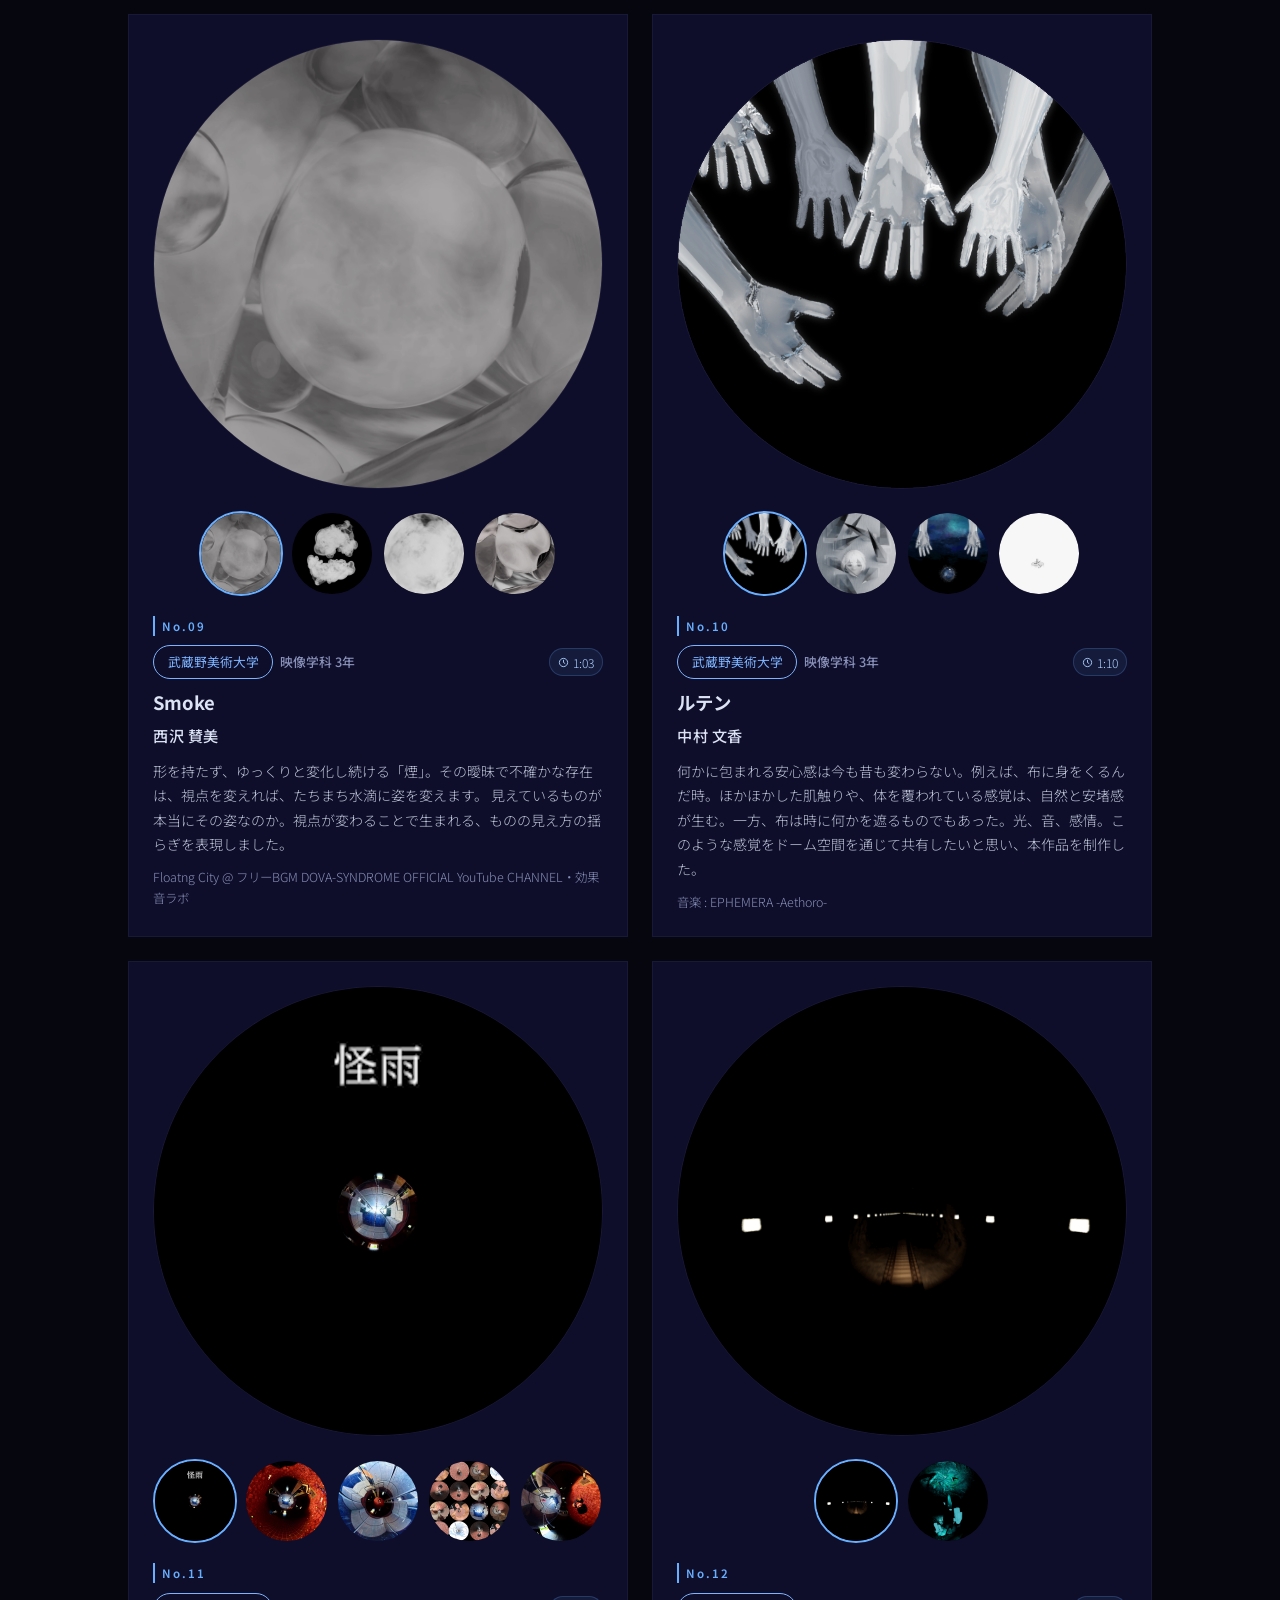
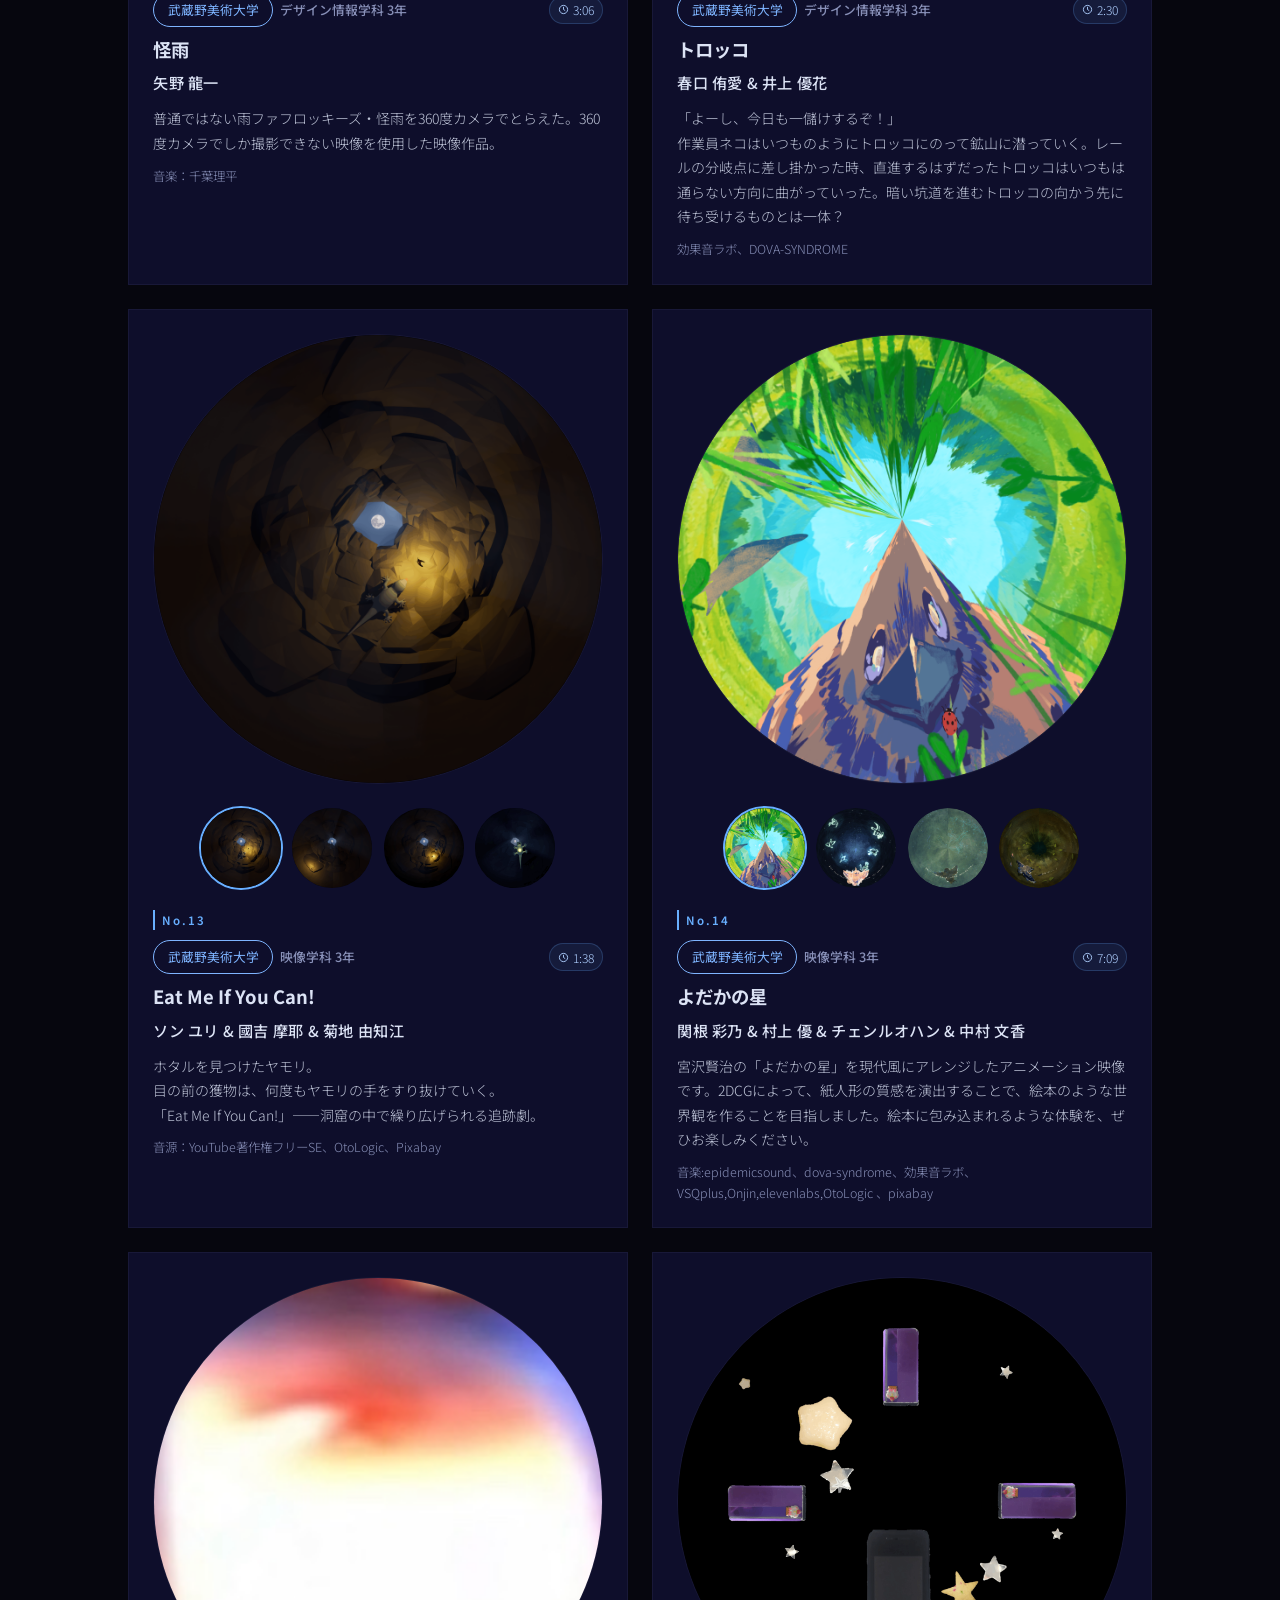
==== commit e6ba46b7: "ワークショップ画像差し替え" ====
--- a/index.html
+++ b/index.html
@@ -132,7 +132,7 @@
                 <img src="img/cardboard_sample_Cru.png" alt="星座を描く台紙のサンプル" class="program-card-text-img" loading="lazy">
               </div>
               <div class="program-card-images">
-                <img src="img/032A5548.jpg" alt="プラネタリウムに投影された参加者の作品" loading="lazy">
+                <img src="img/IMG_3935.png" alt="プラネタリウムに投影された参加者の作品" loading="lazy">
                 <img src="img/032A5523.jpg" alt="プラネタリウムに投影された参加者の作品" loading="lazy">
               </div>
               <p class="program-card-venue">
--- a/style.css
+++ b/style.css
@@ -858,7 +858,7 @@
   gap: 1.5rem;
 }
 .schedule-groups + .schedule-groups { margin-top: 1.5rem; }
-.schedule-groups--2 { grid-template-columns: repeat(2, 1fr); }
+.schedule-groups--2 { grid-template-columns: repeat(3, 1fr); }
 .schedule-groups--3 { grid-template-columns: repeat(3, 1fr); }
 .schedule-group {
   background: rgba(22, 22, 68, 0.4);
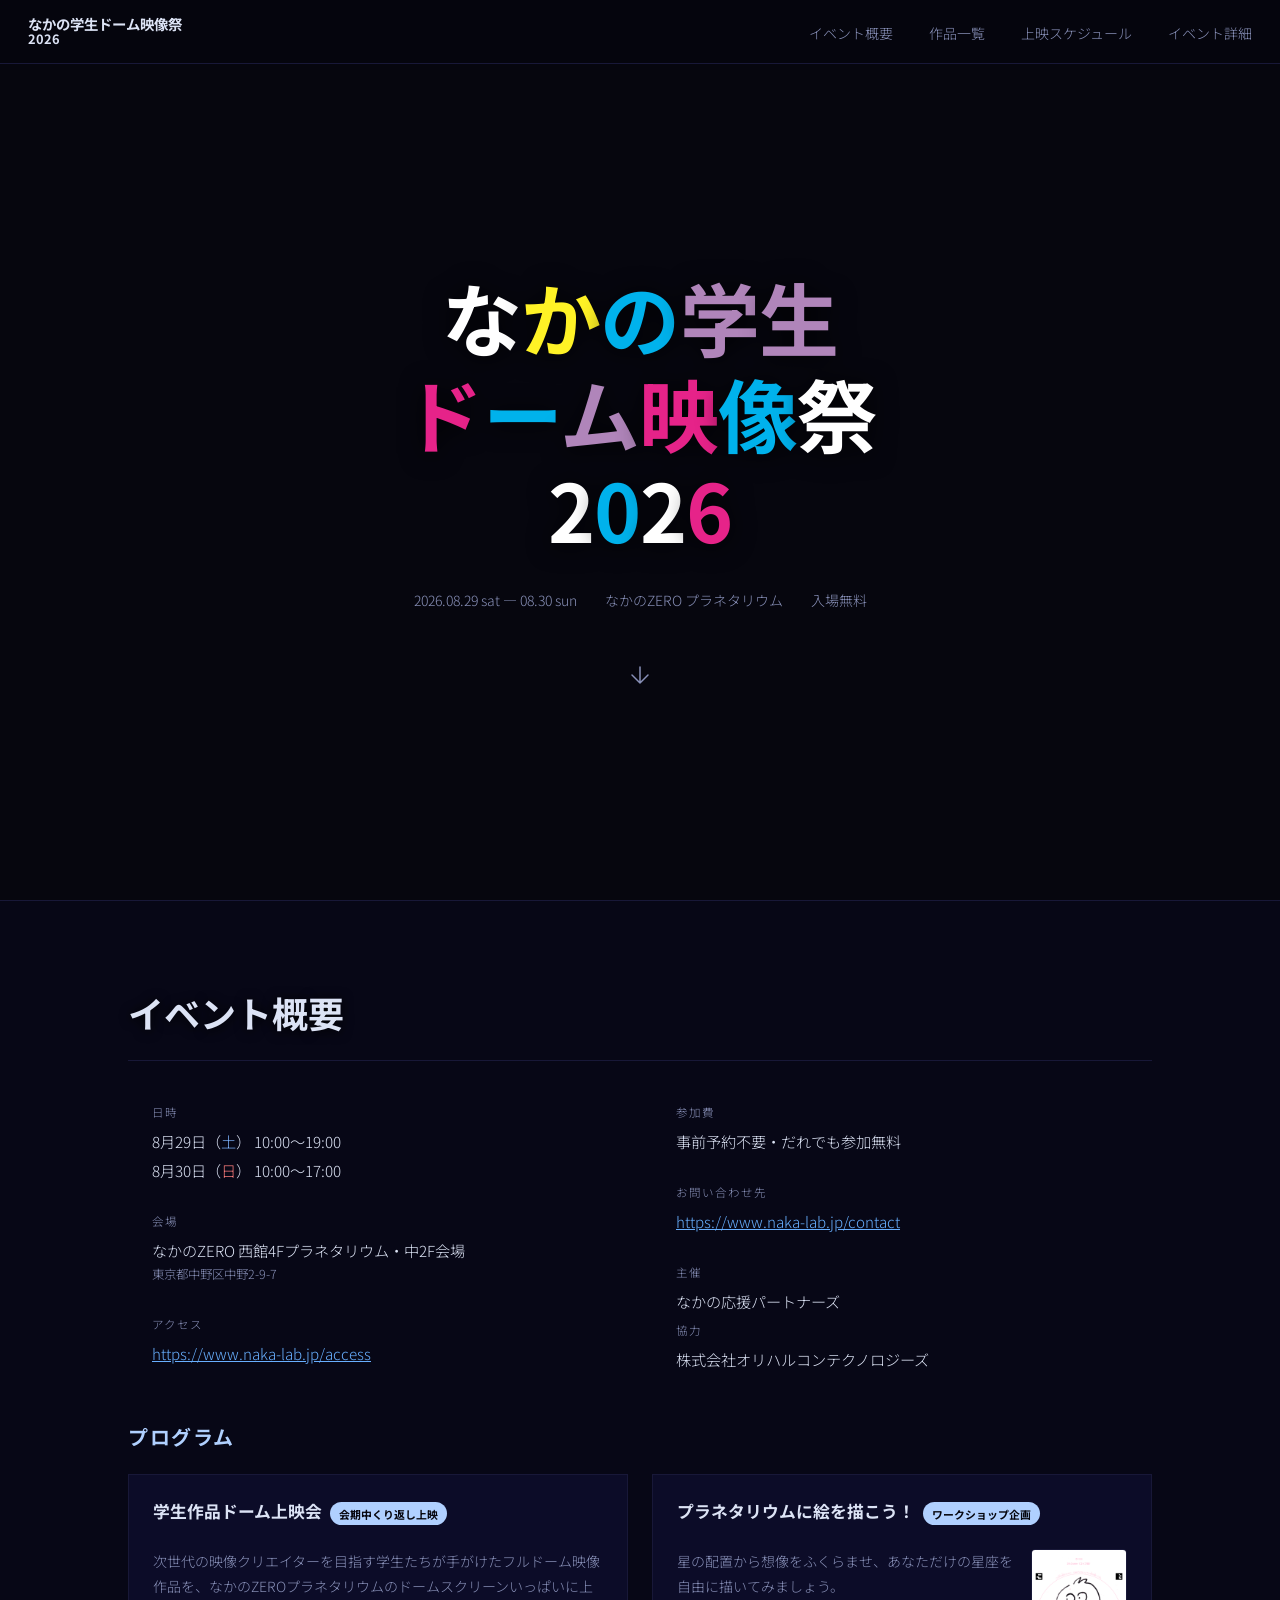
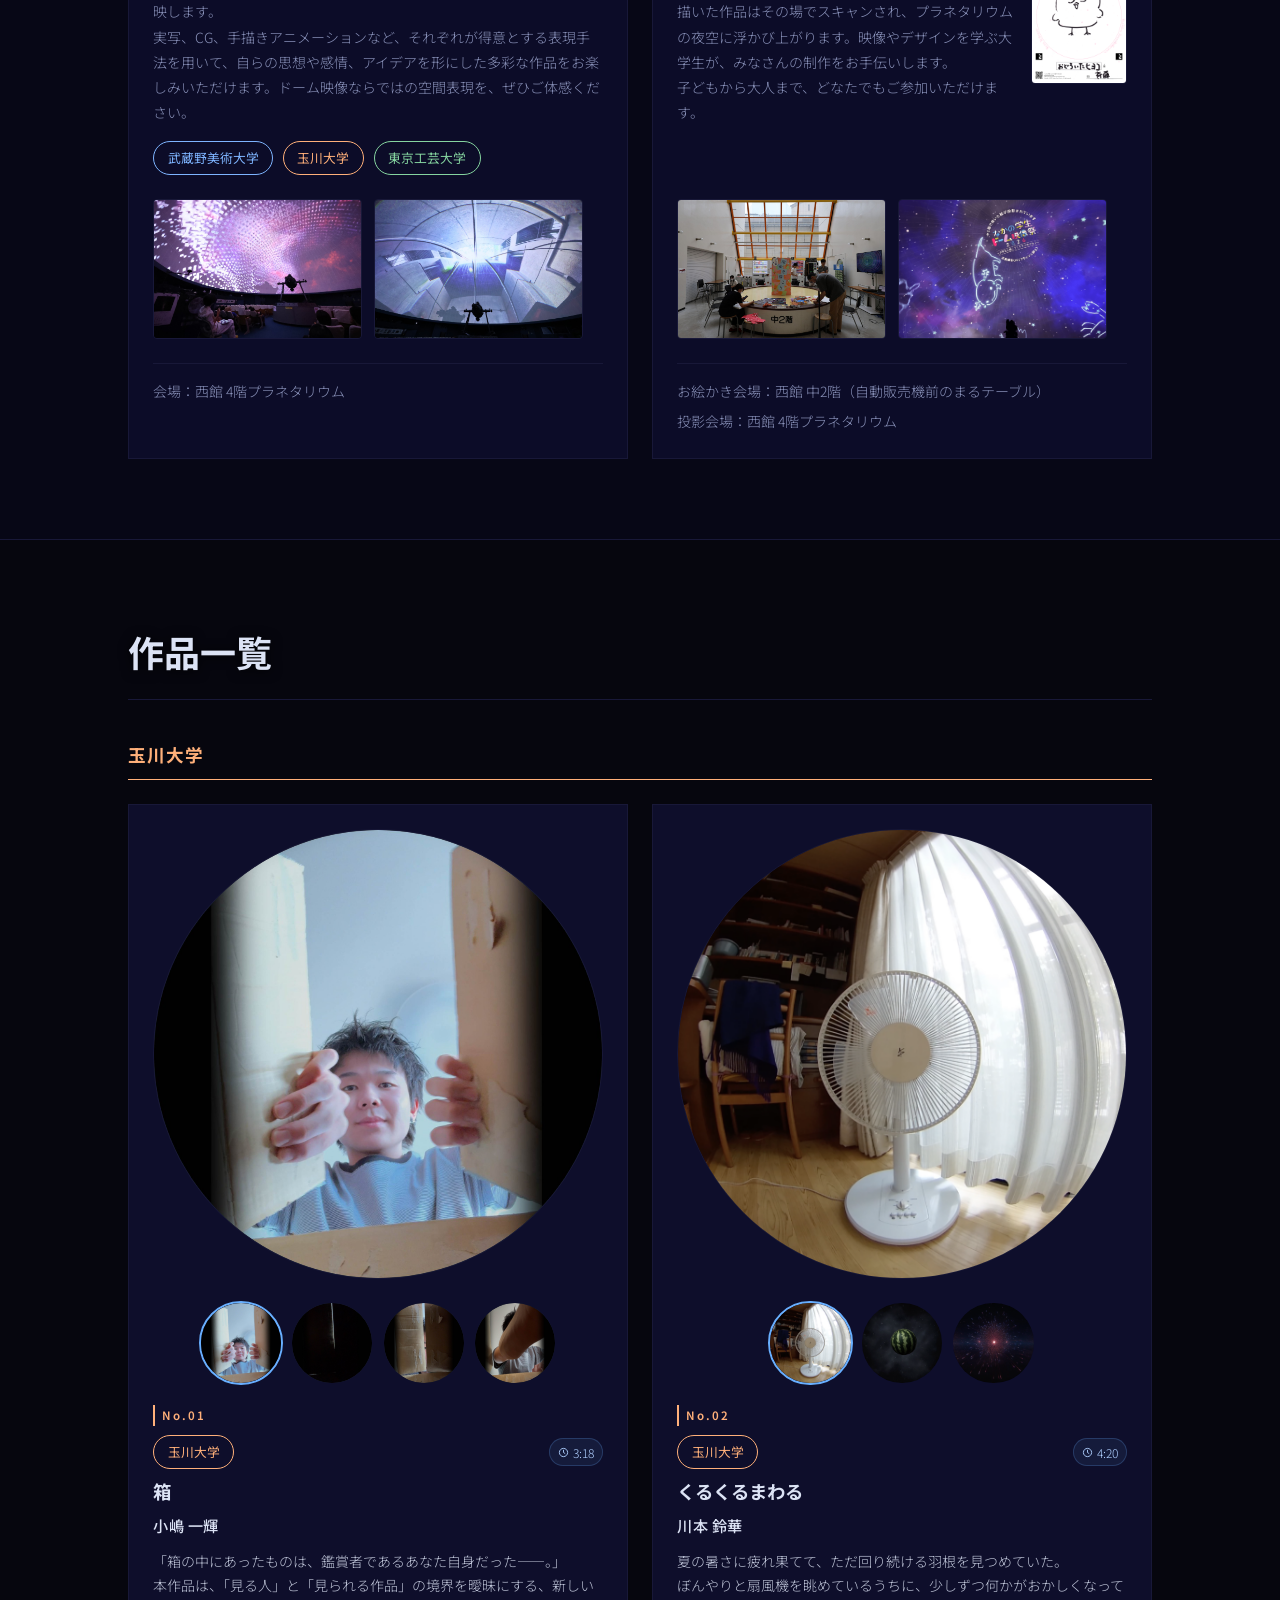
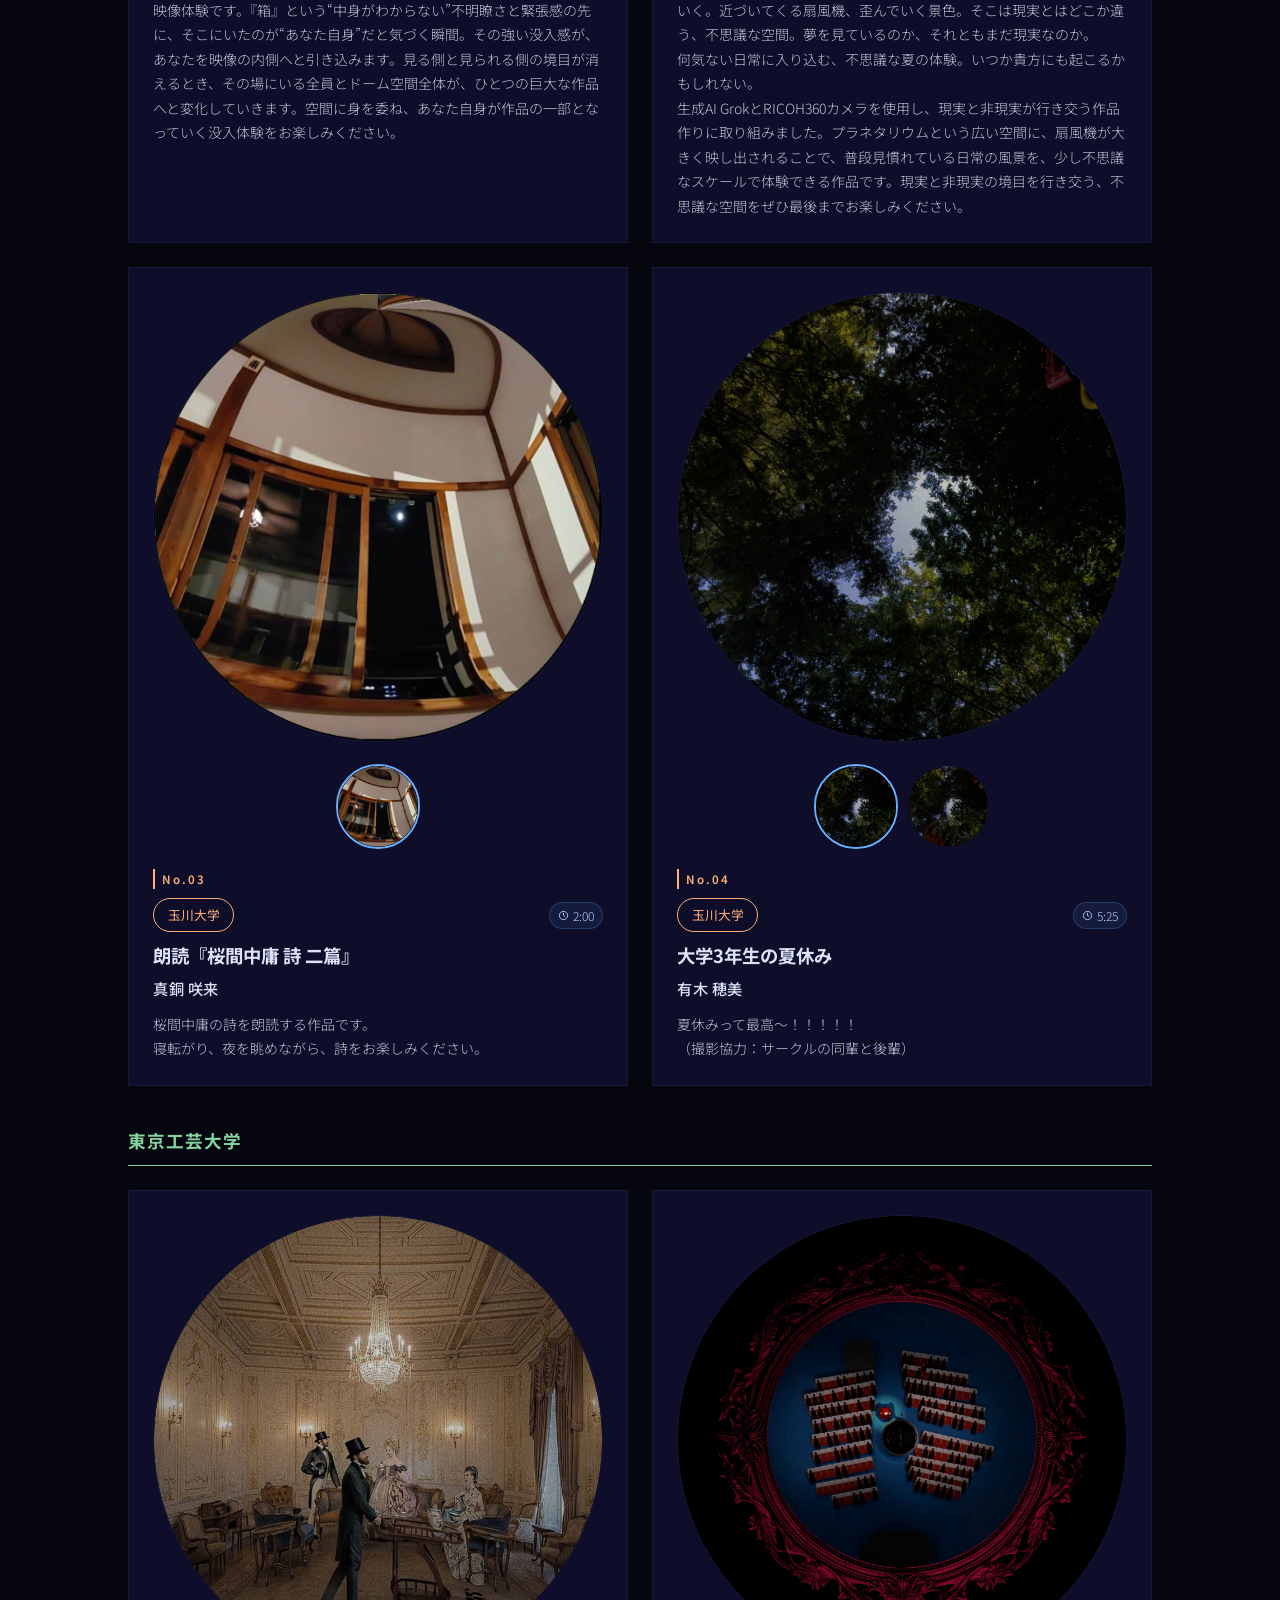
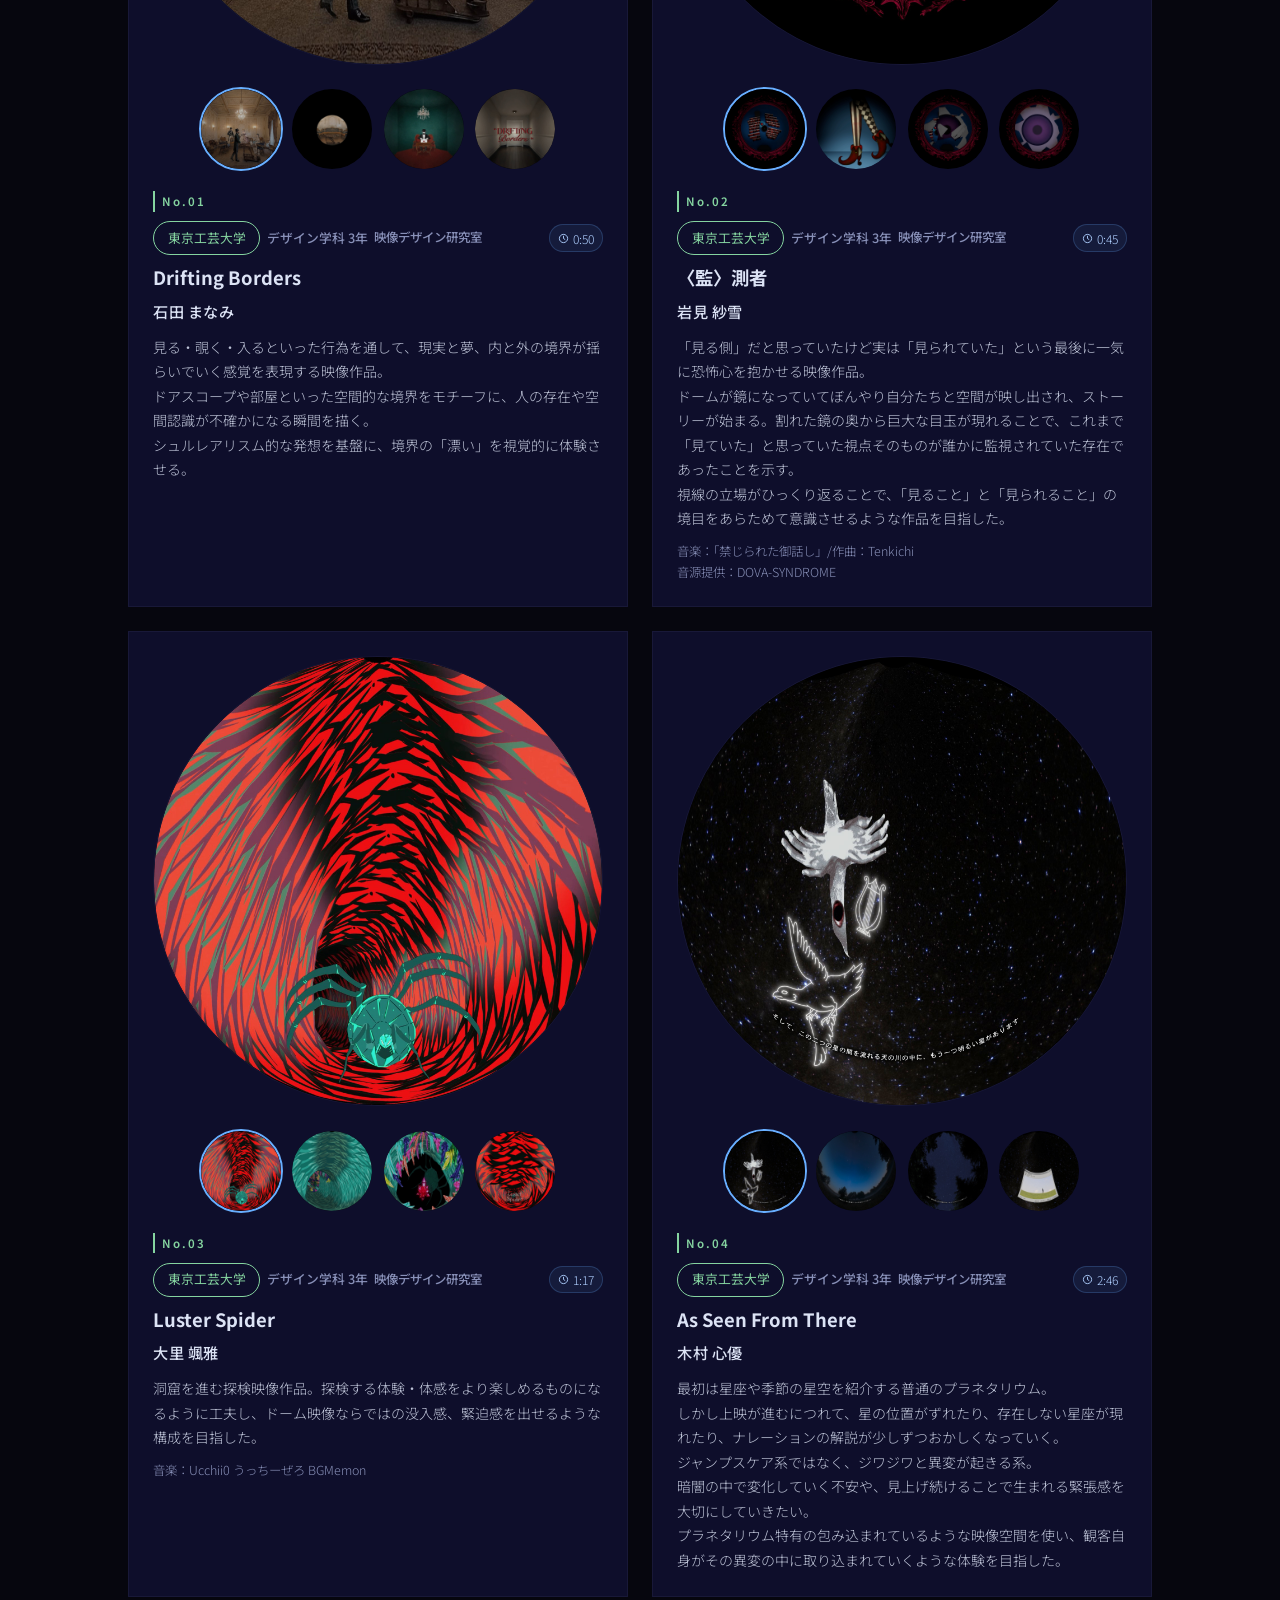
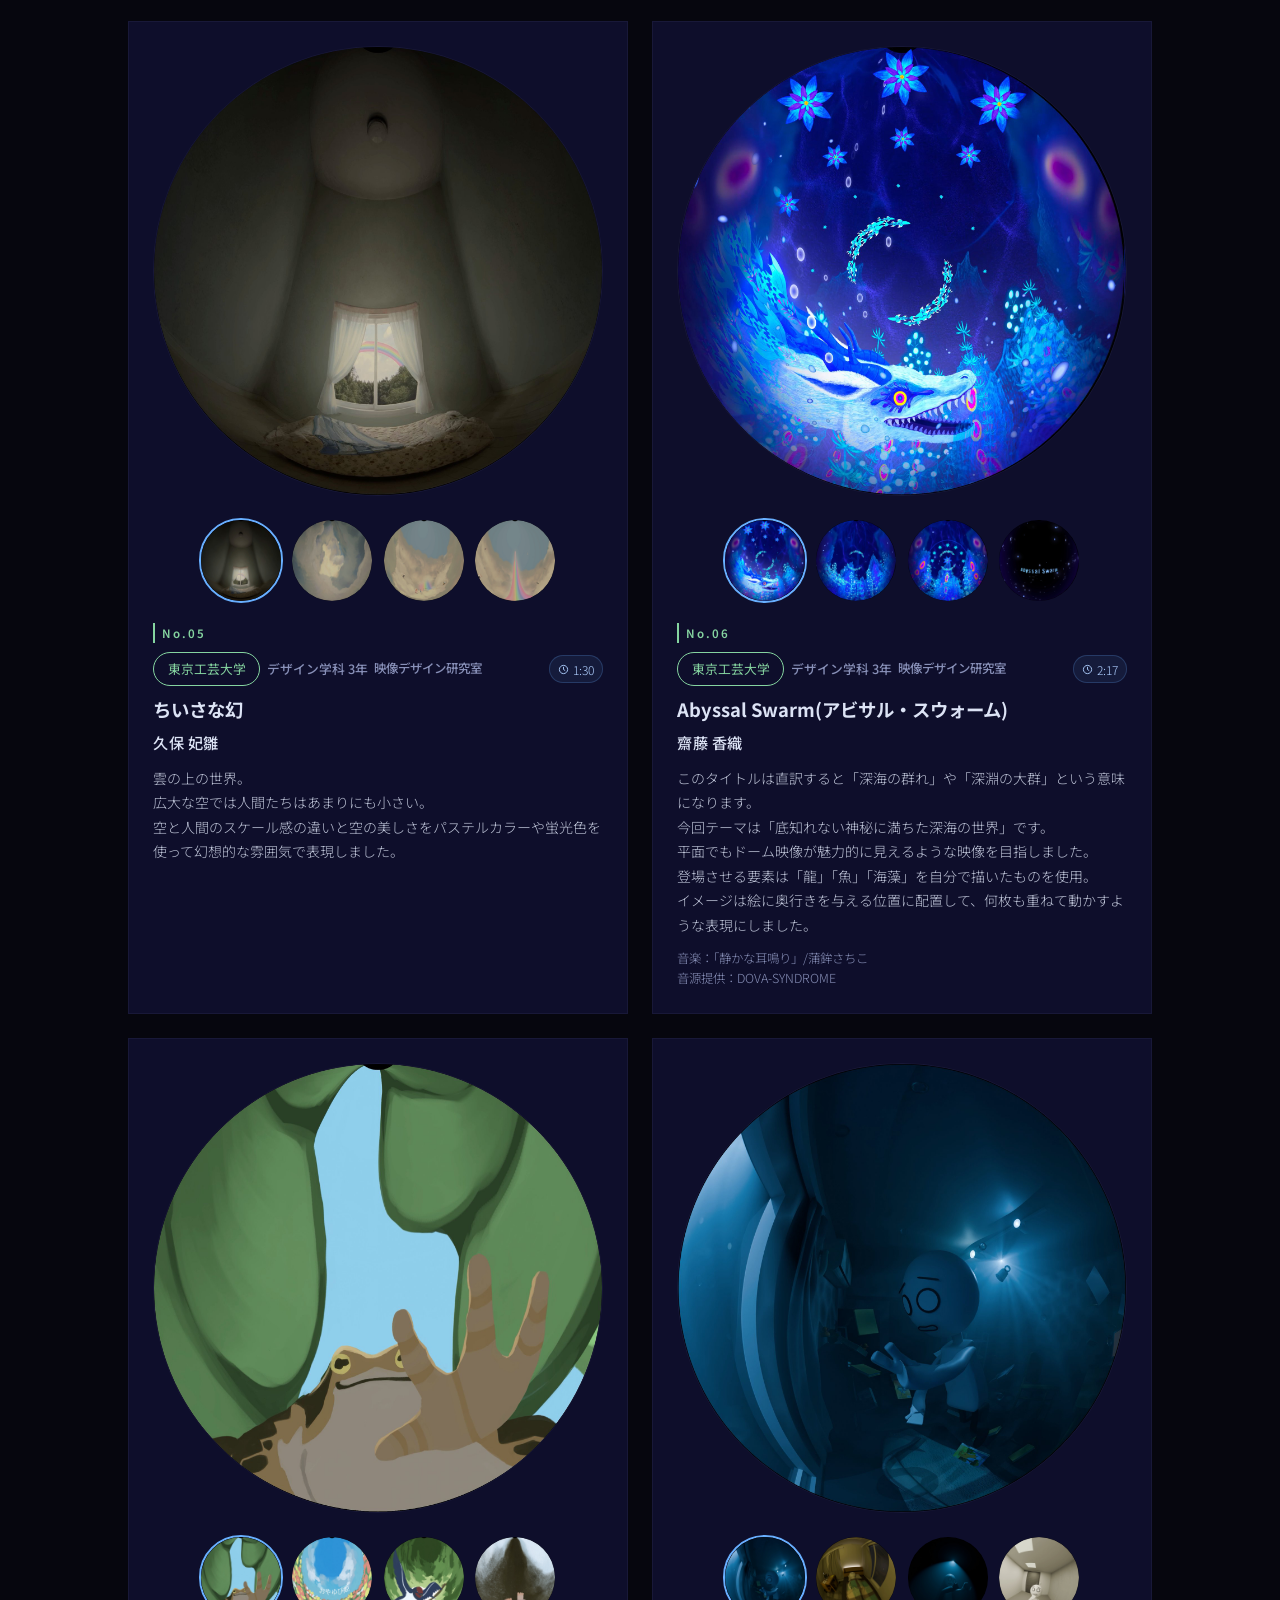
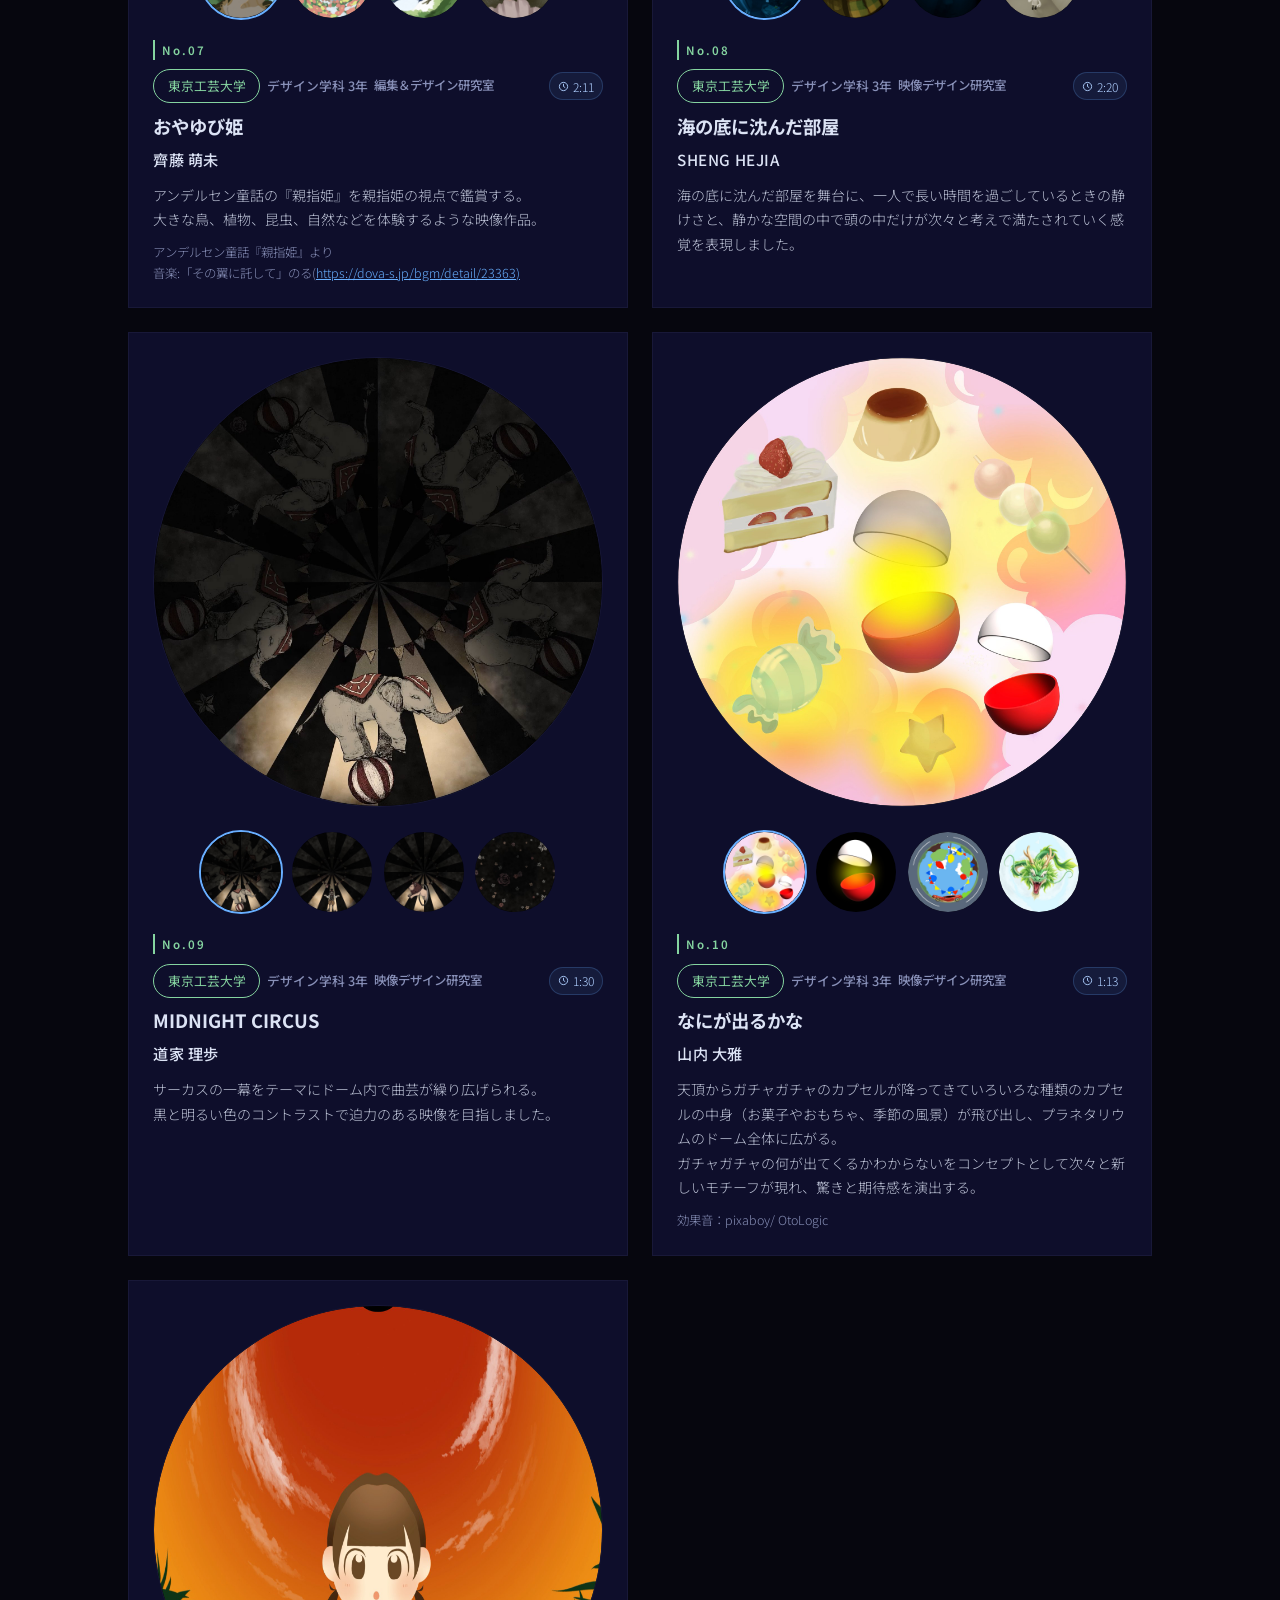
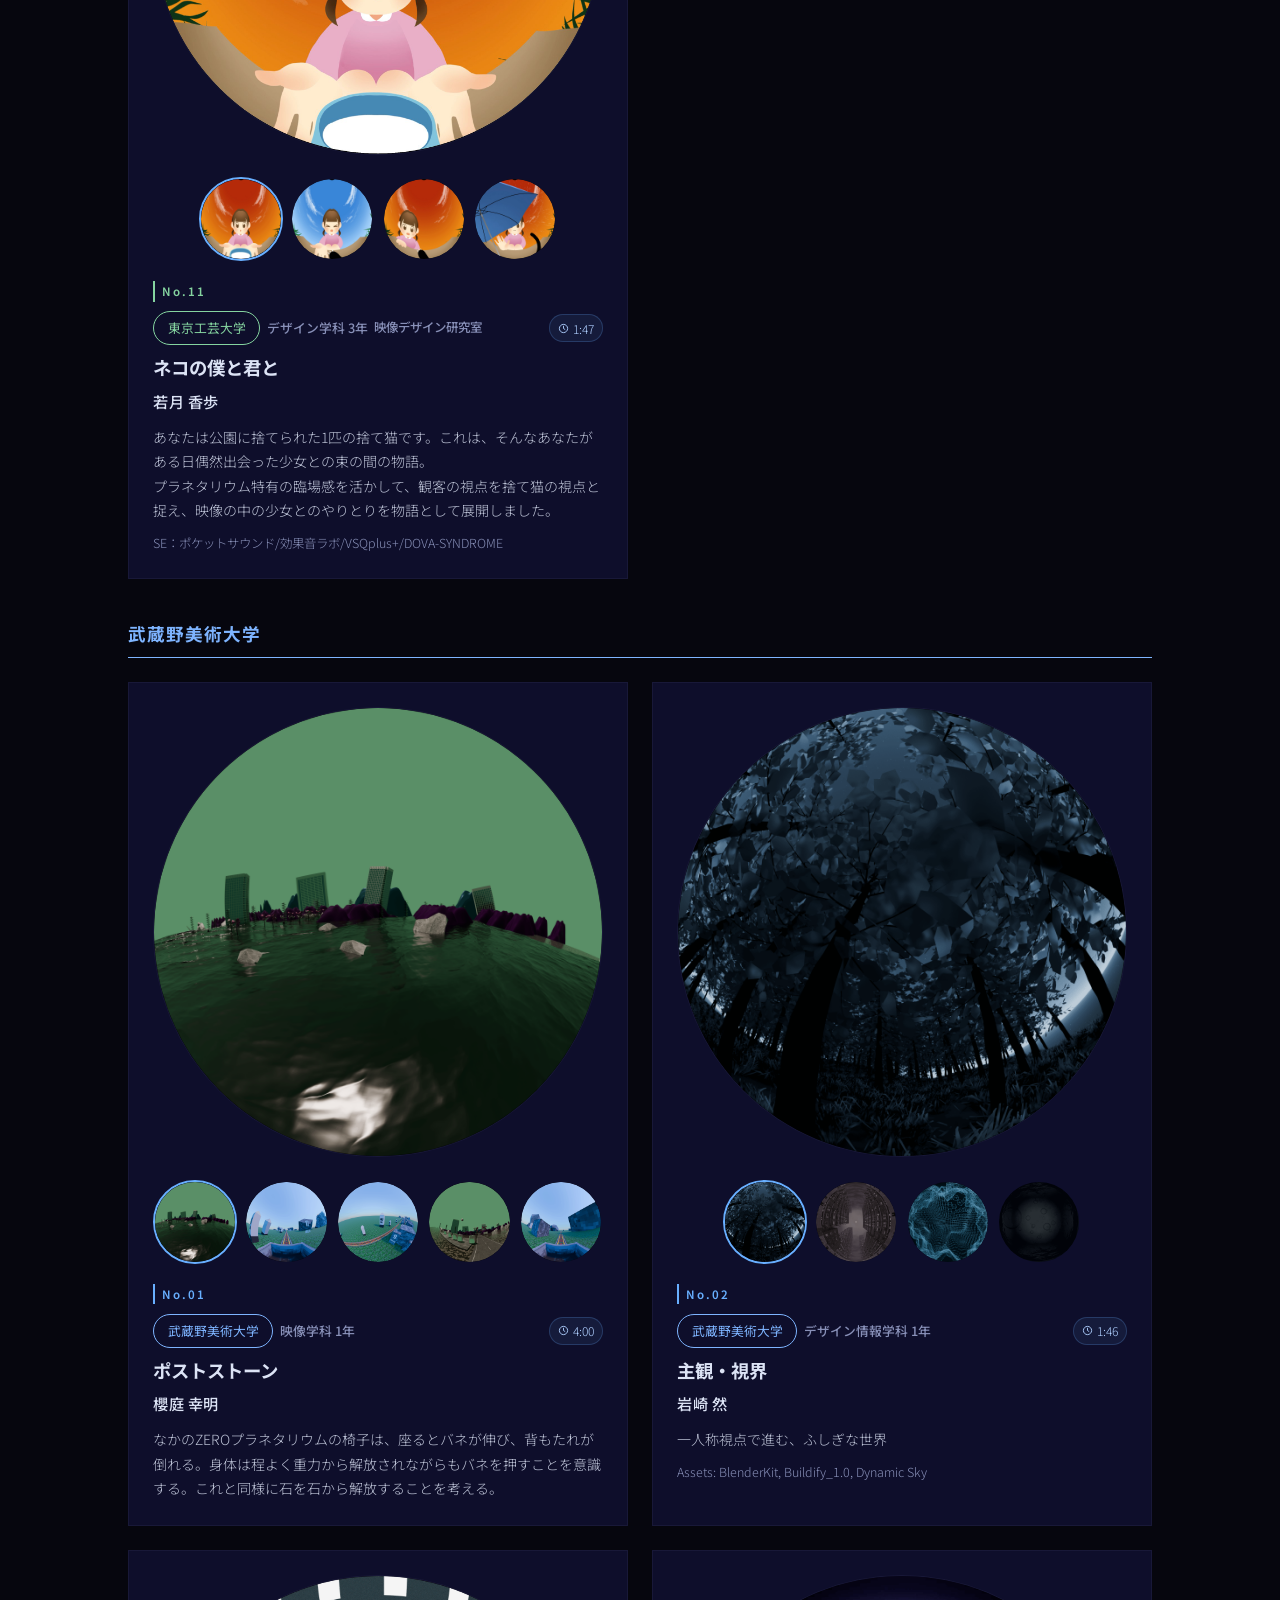
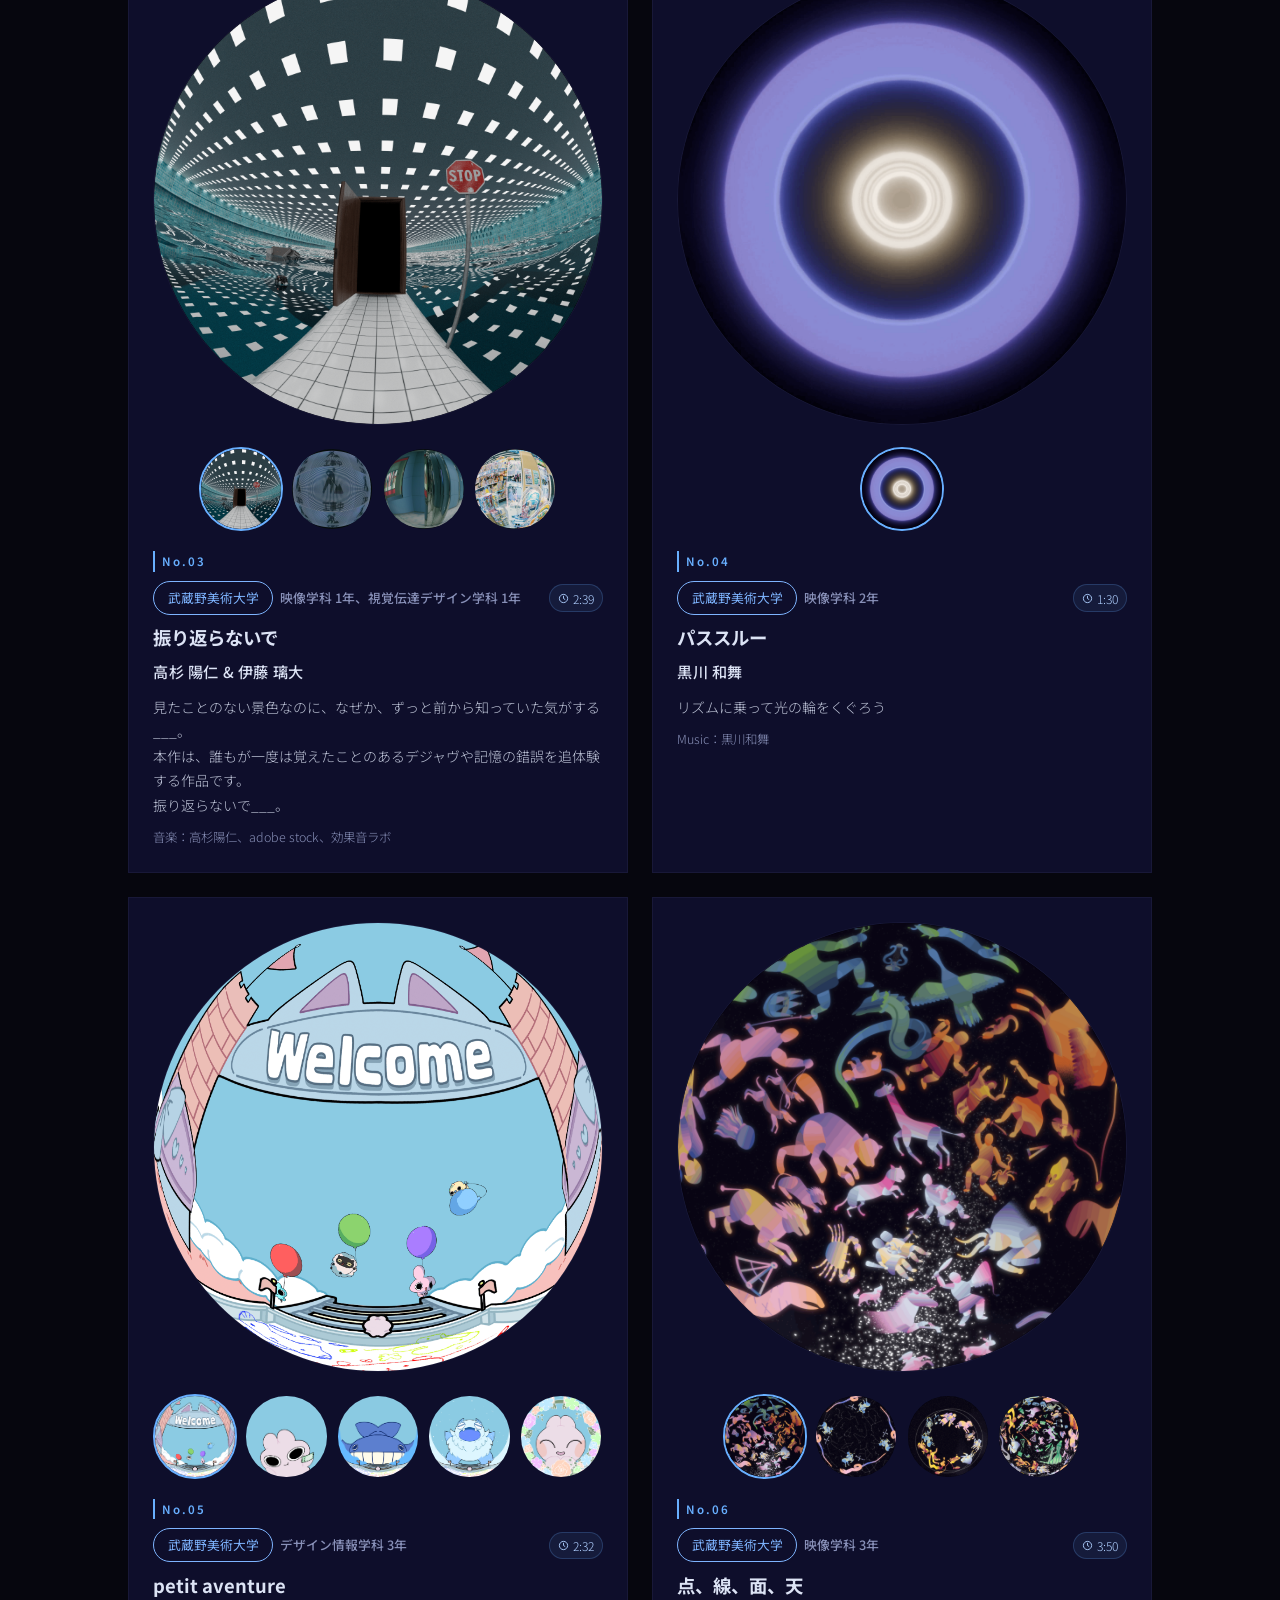
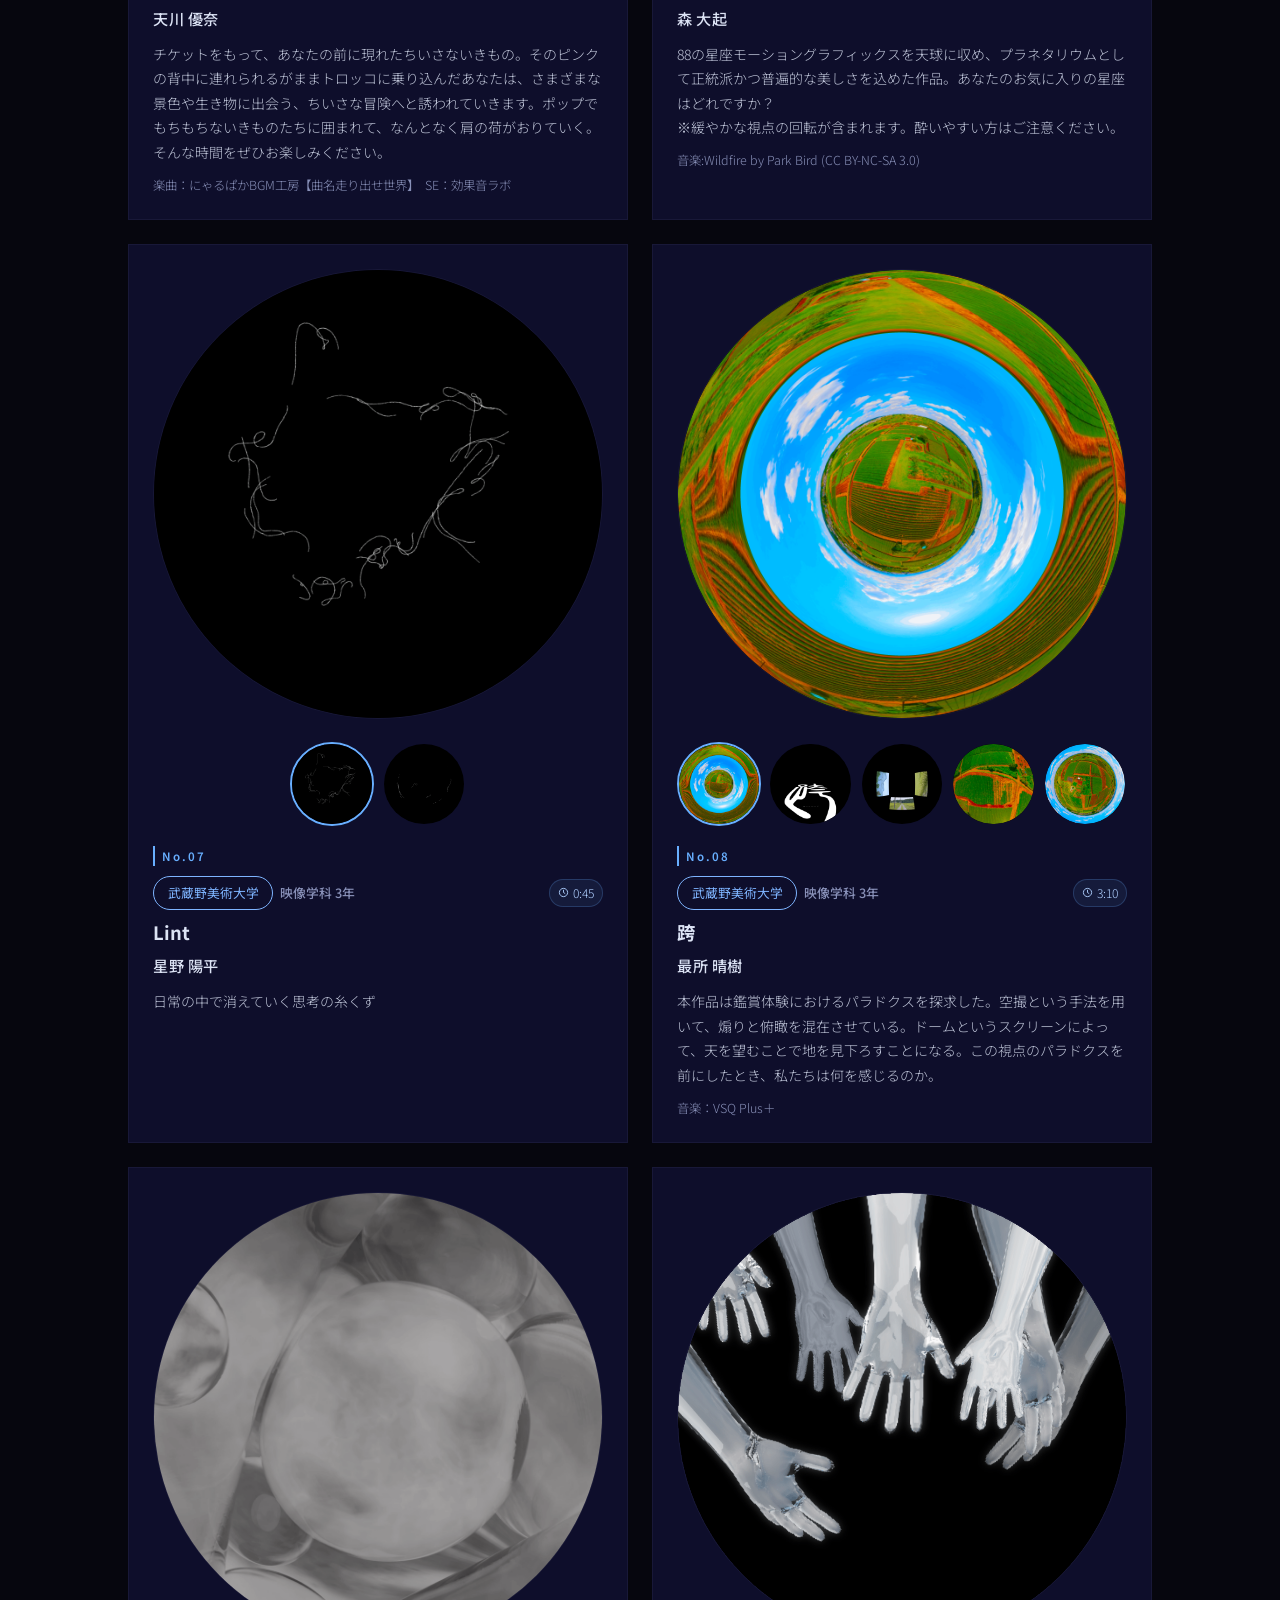
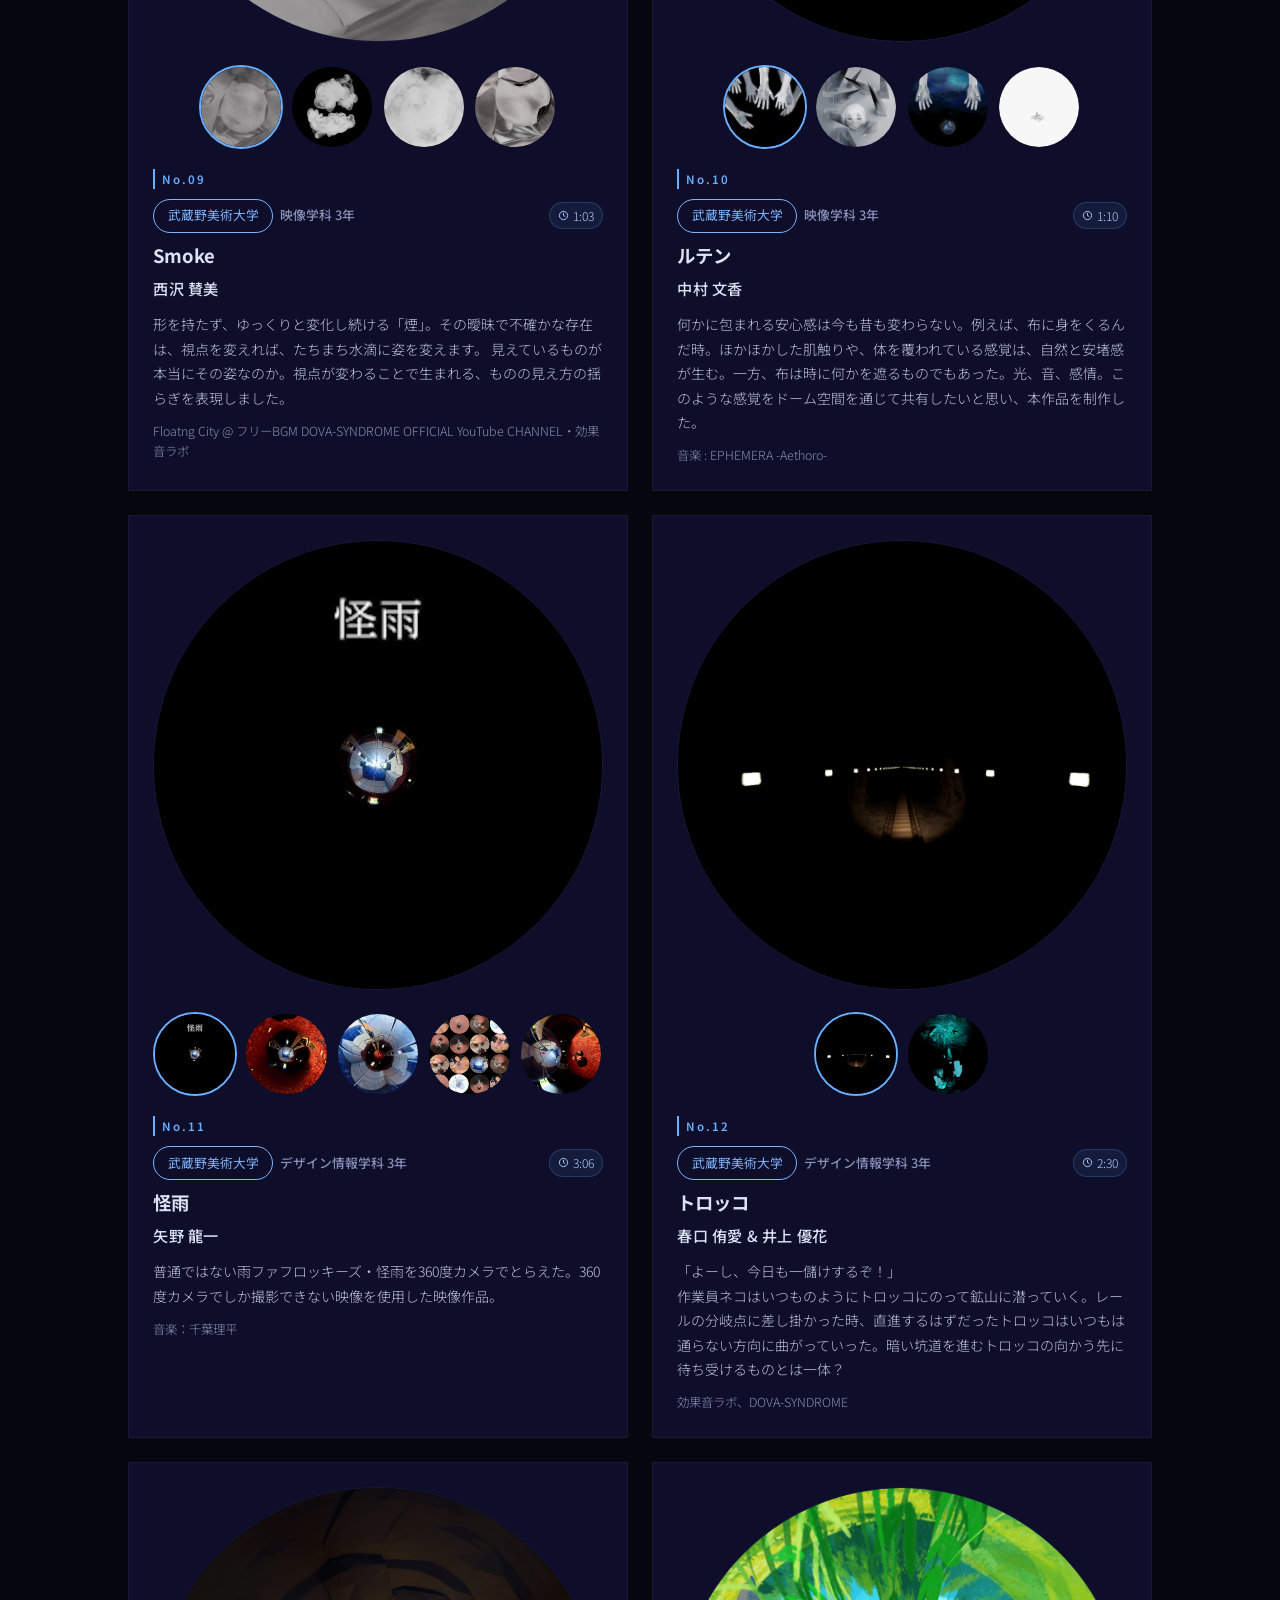
==== commit 2abe6e09: "ワークショップ会場、画像差し替え" ====
--- a/index.html
+++ b/index.html
@@ -132,8 +132,8 @@
                 <img src="img/cardboard_sample_Cru.png" alt="星座を描く台紙のサンプル" class="program-card-text-img" loading="lazy">
               </div>
               <div class="program-card-images">
-                <img src="img/IMG_3935.png" alt="プラネタリウムに投影された参加者の作品" loading="lazy">
-                <img src="img/032A5523.jpg" alt="プラネタリウムに投影された参加者の作品" loading="lazy">
+                <img src="img/032A5755.JPG" alt="会場の様子" loading="lazy">
+                <img src="img/IMG_3935.png" alt="プラネタリウムに投影された参加者の作品" loading="lazy">                
               </div>
               <p class="program-card-venue">
                 <span class="dd-line">お絵かき会場：西館 中2階（自動販売機前のまるテーブル）</span>
